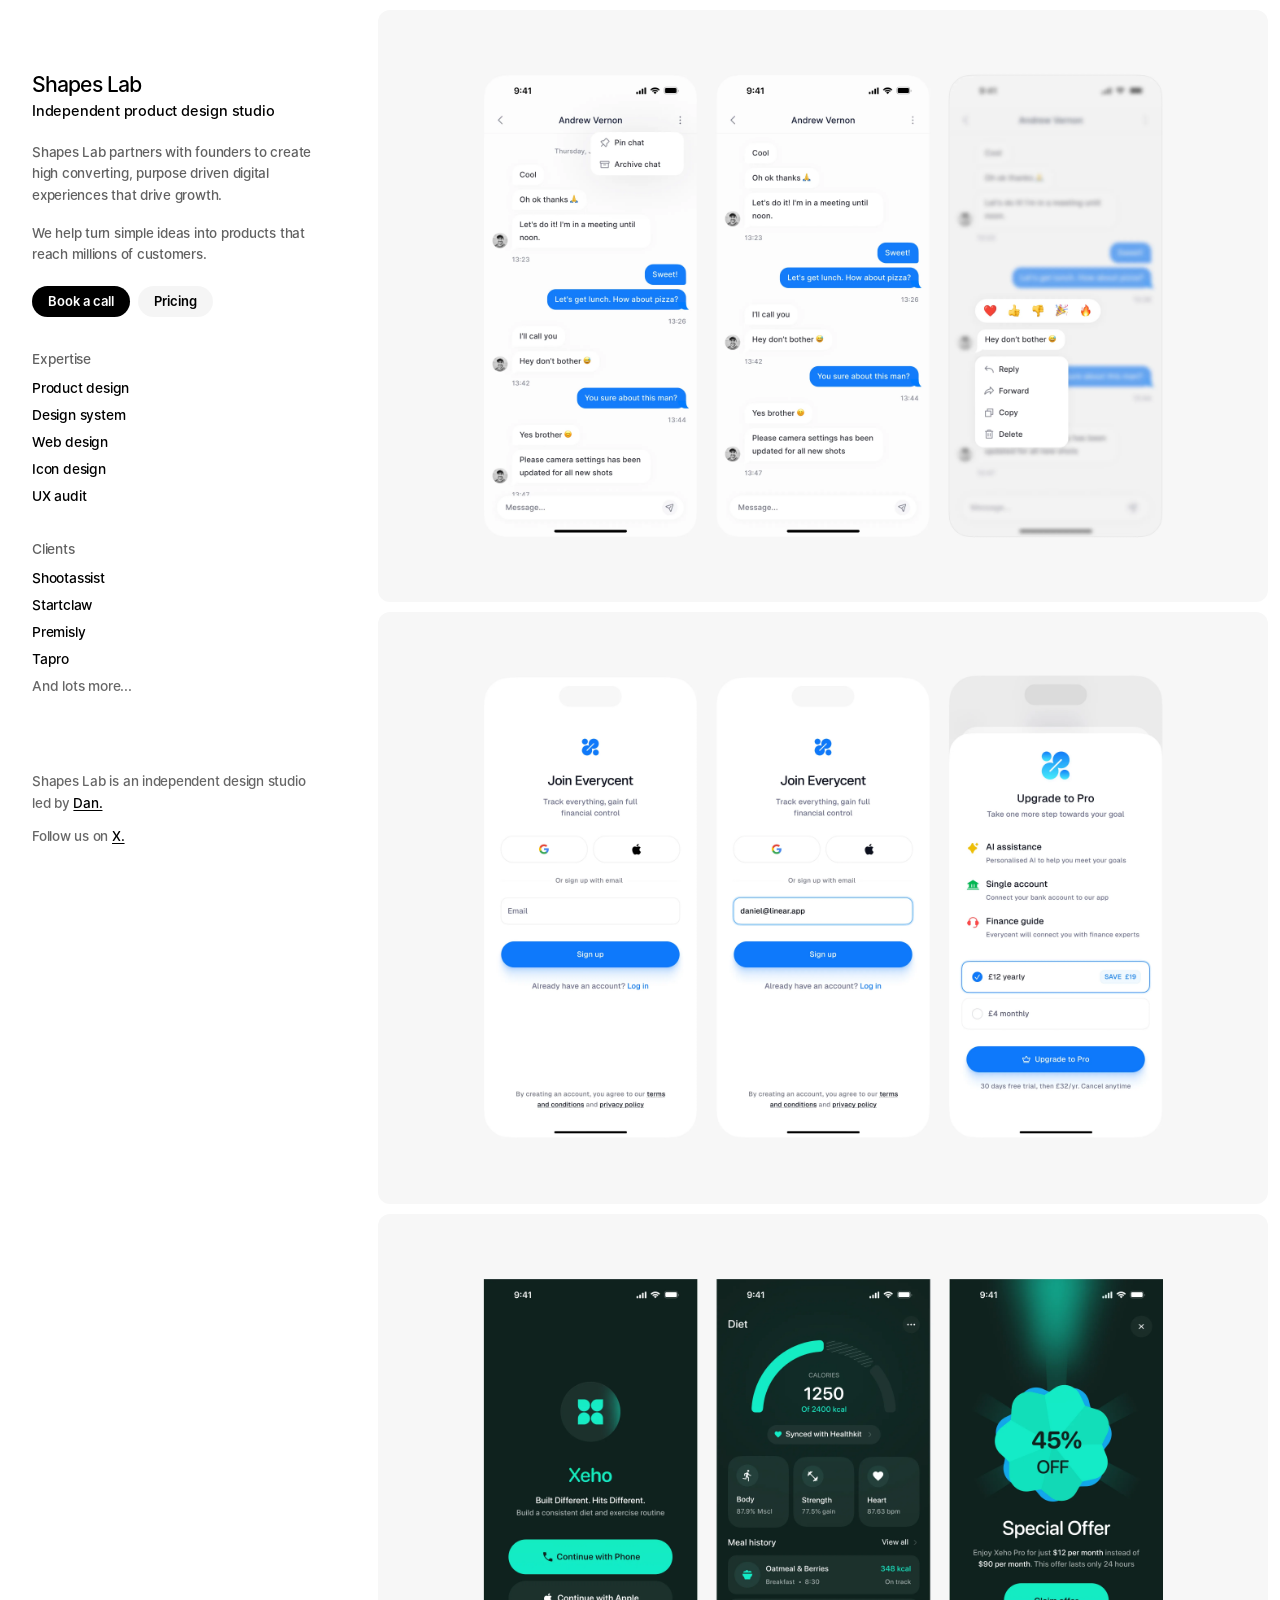
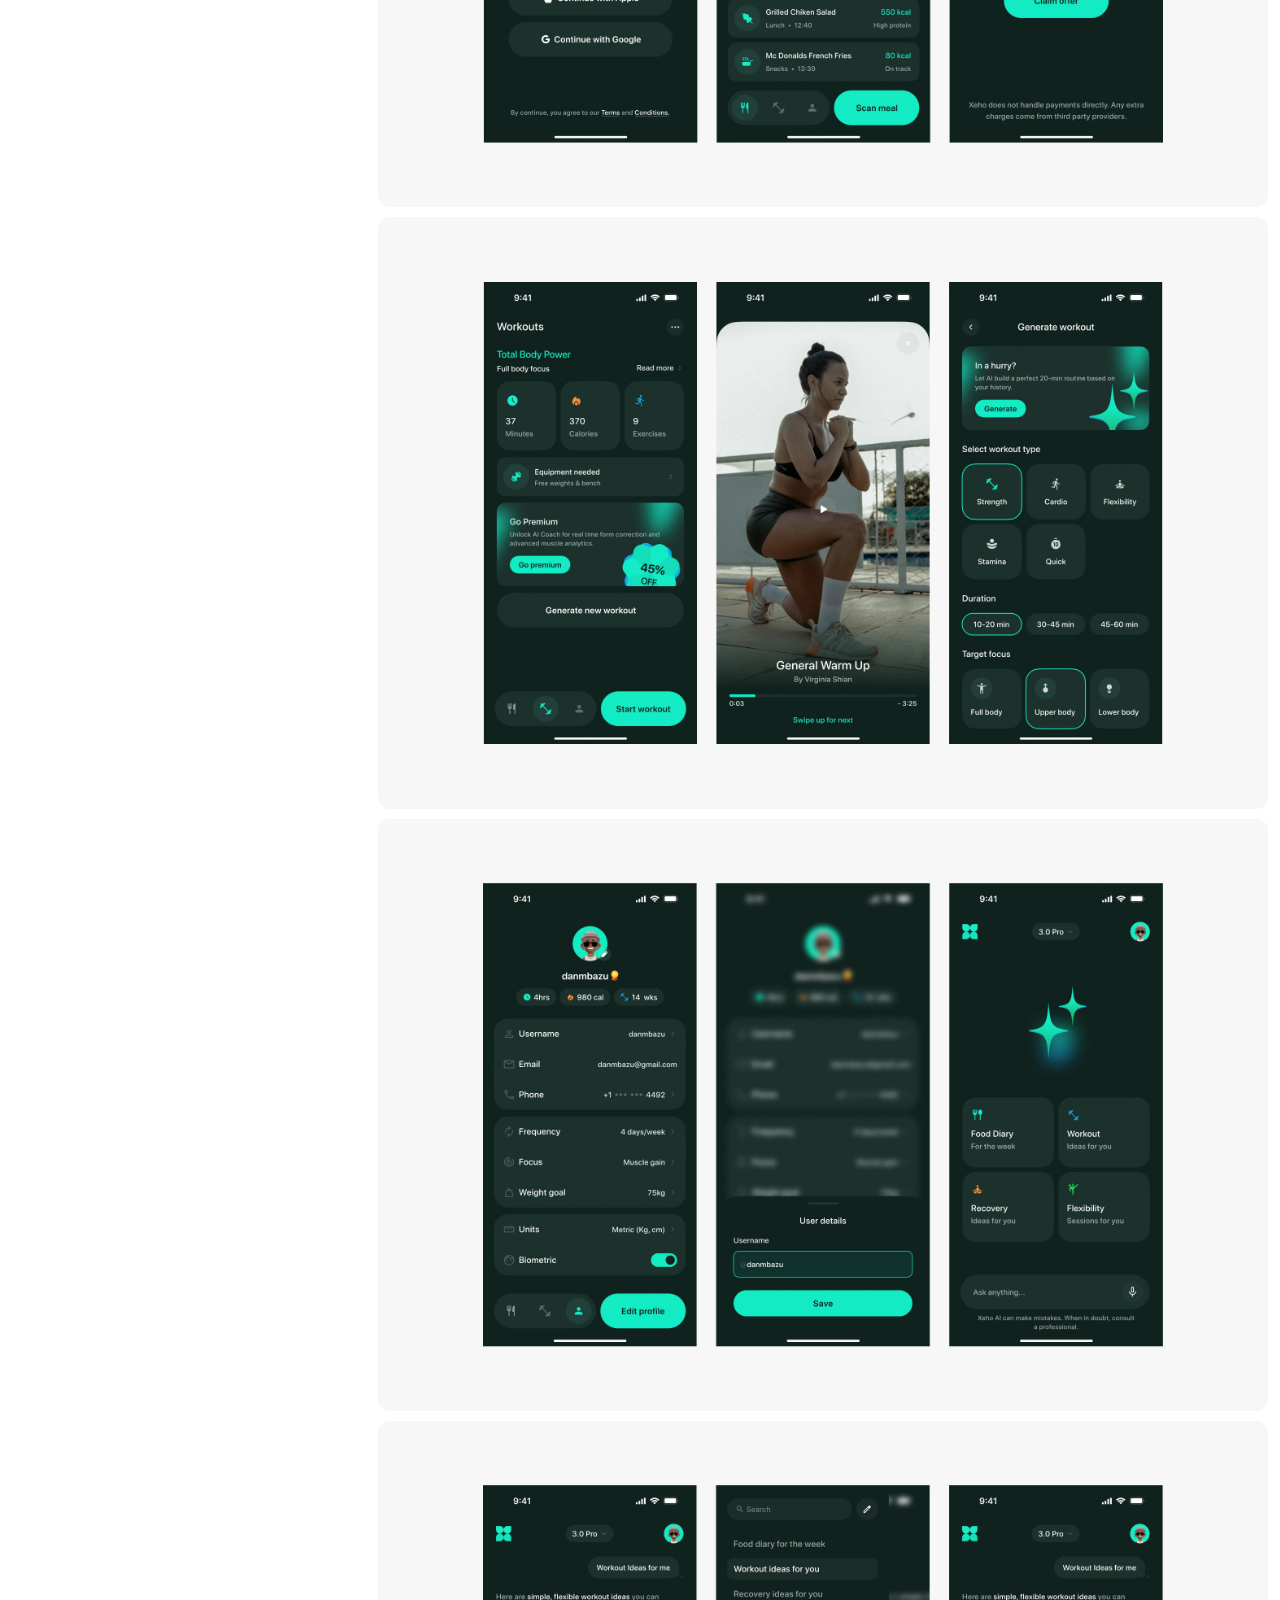
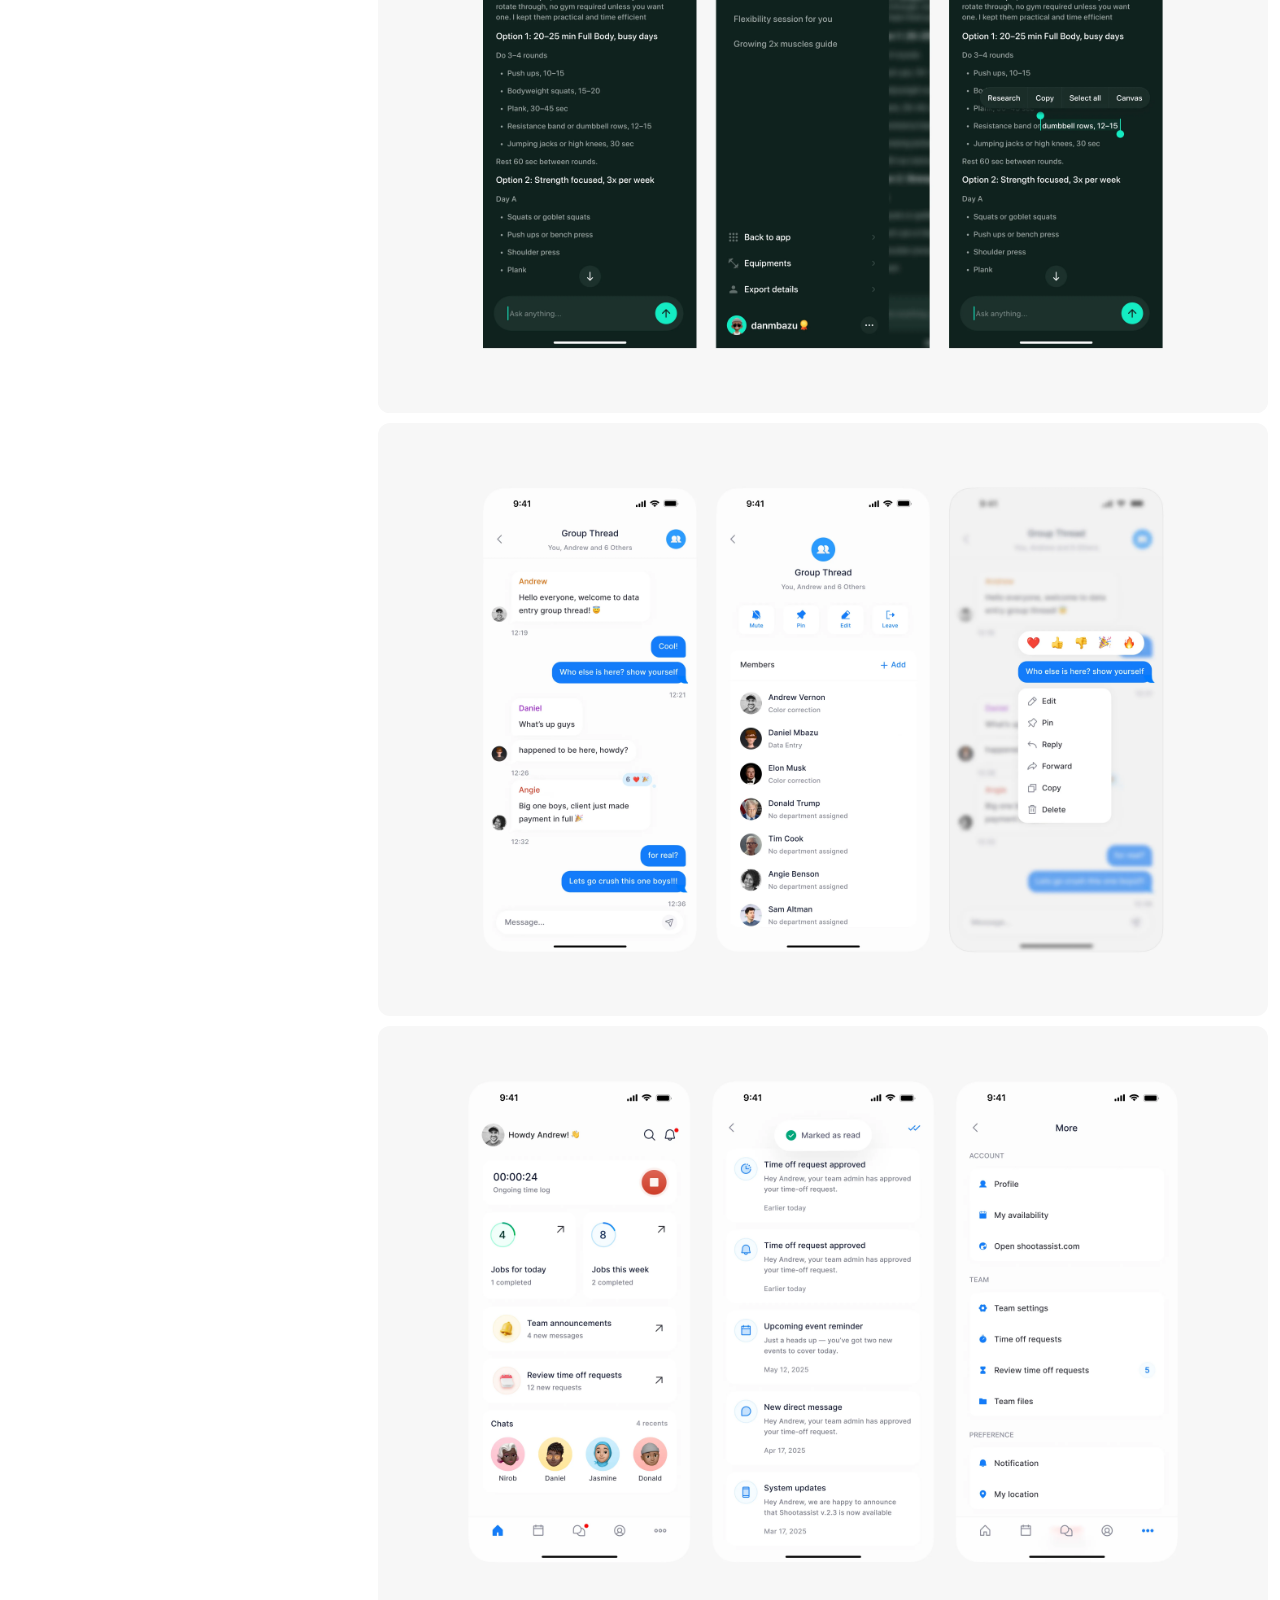
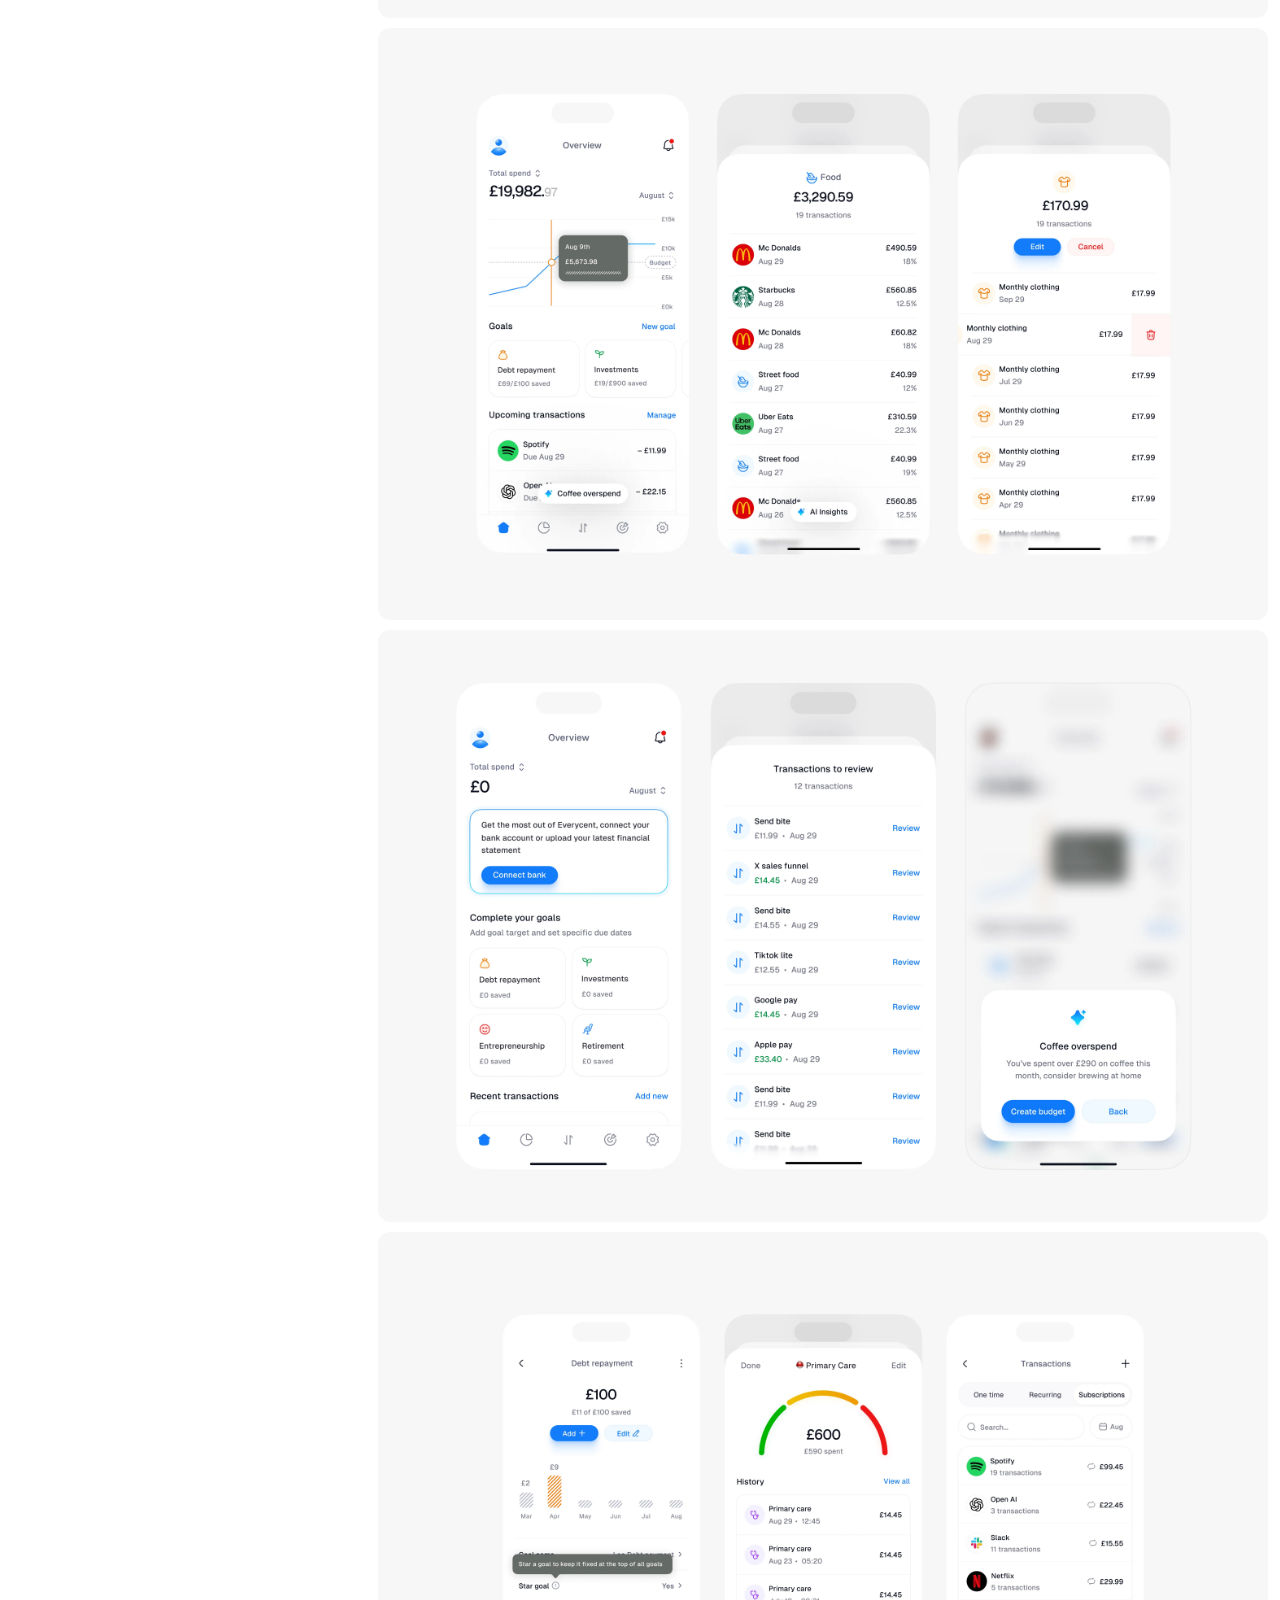
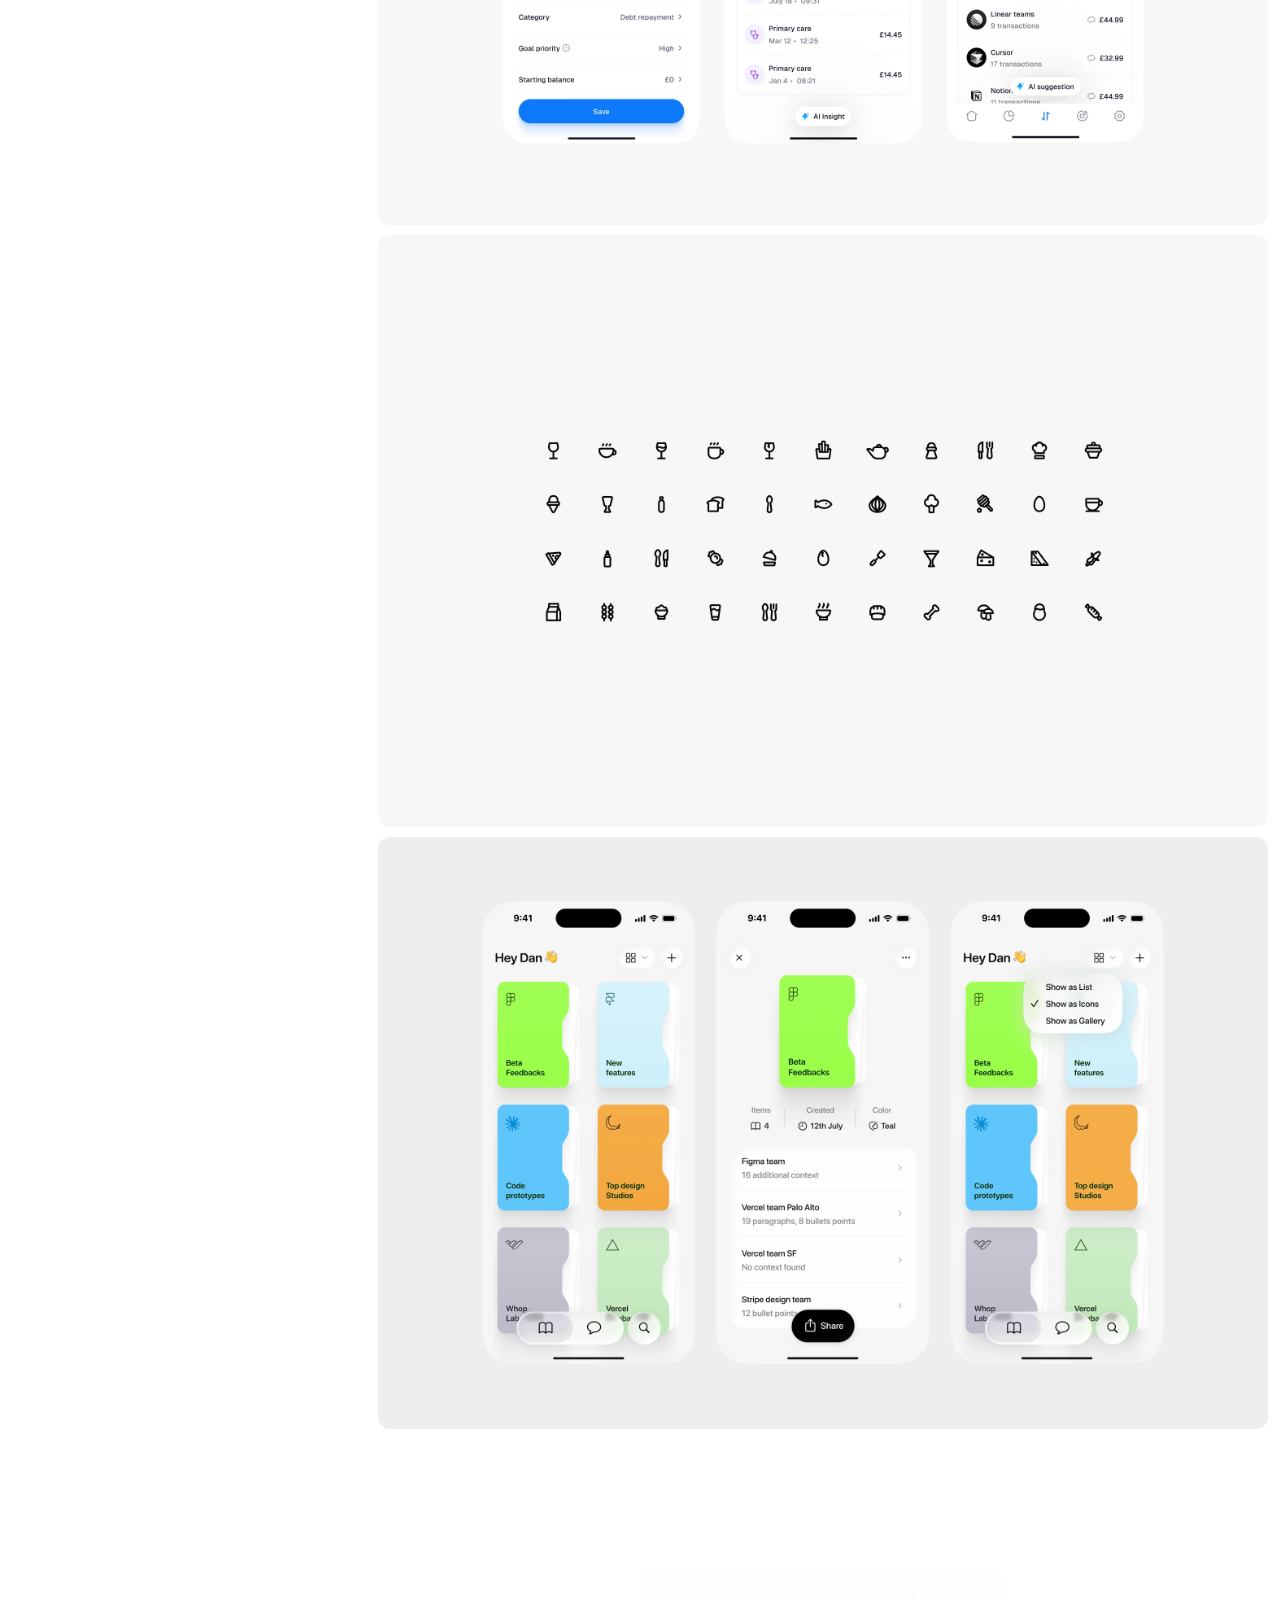
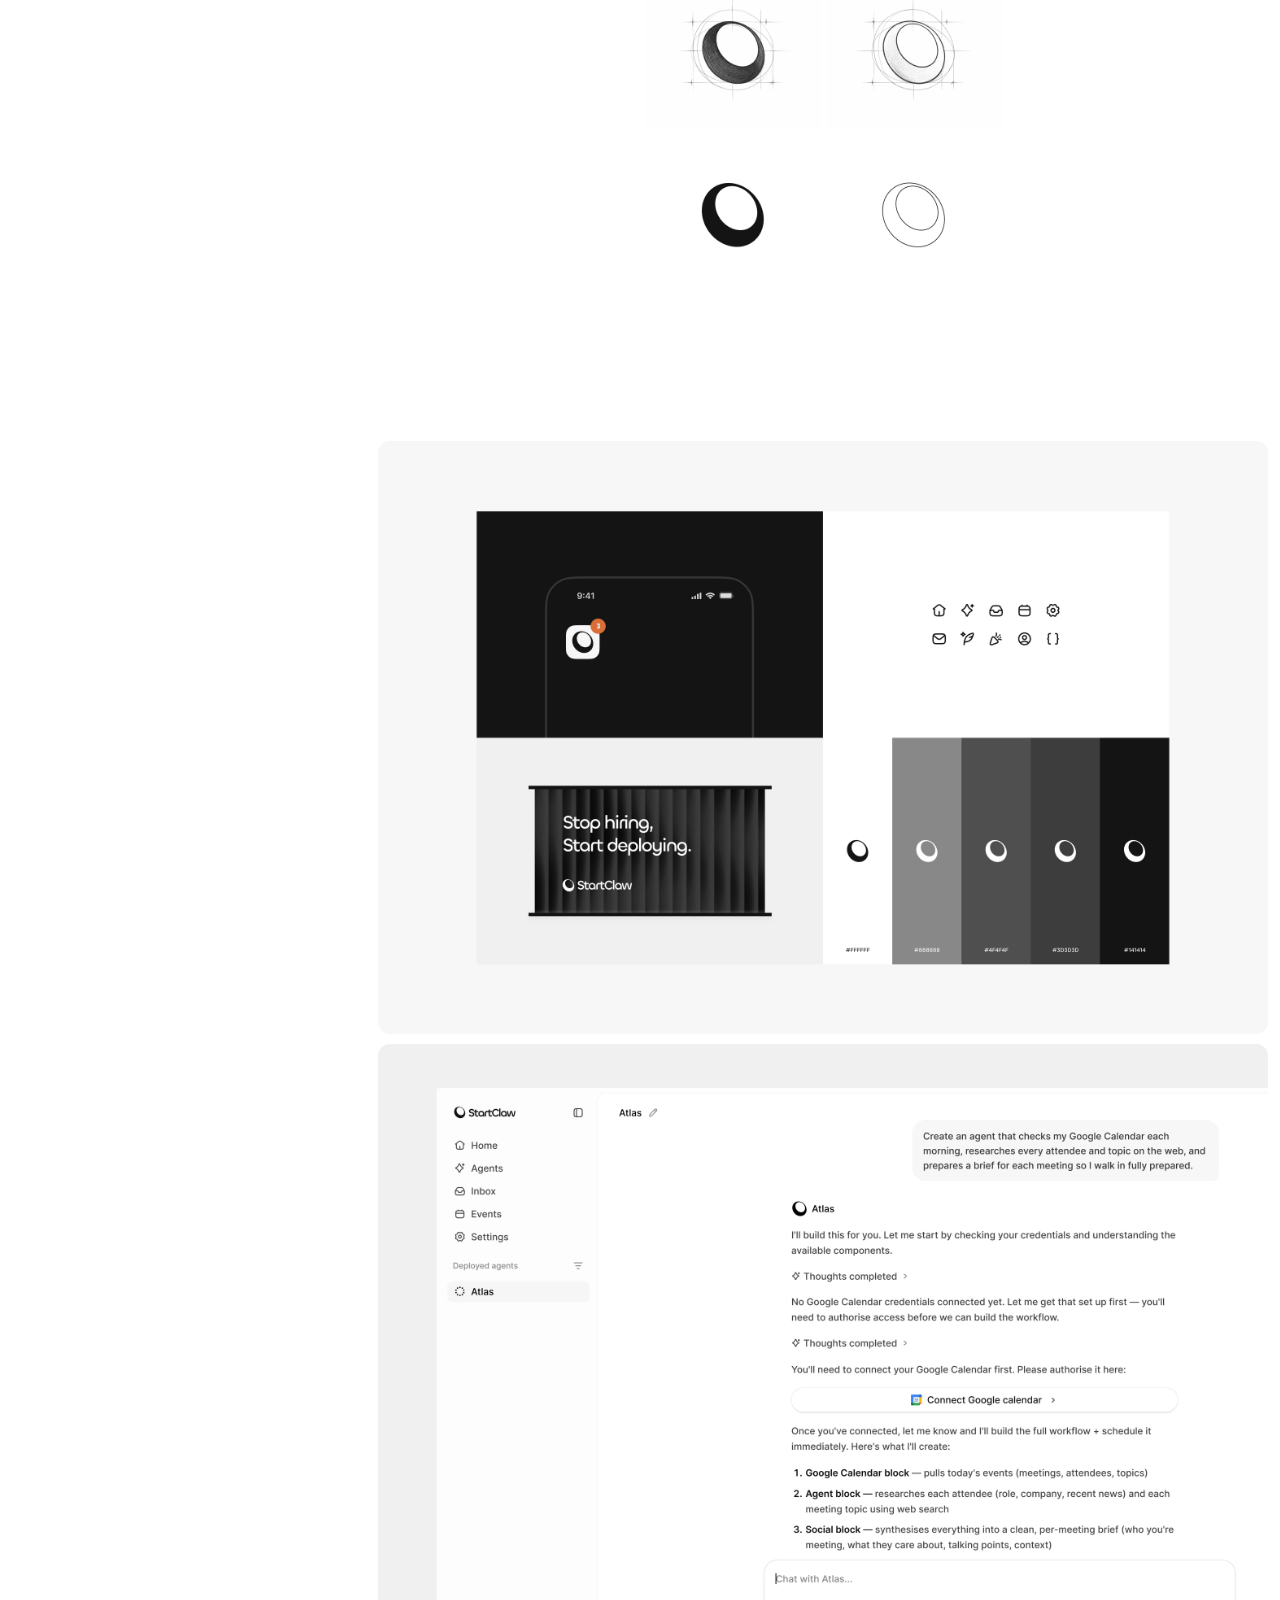
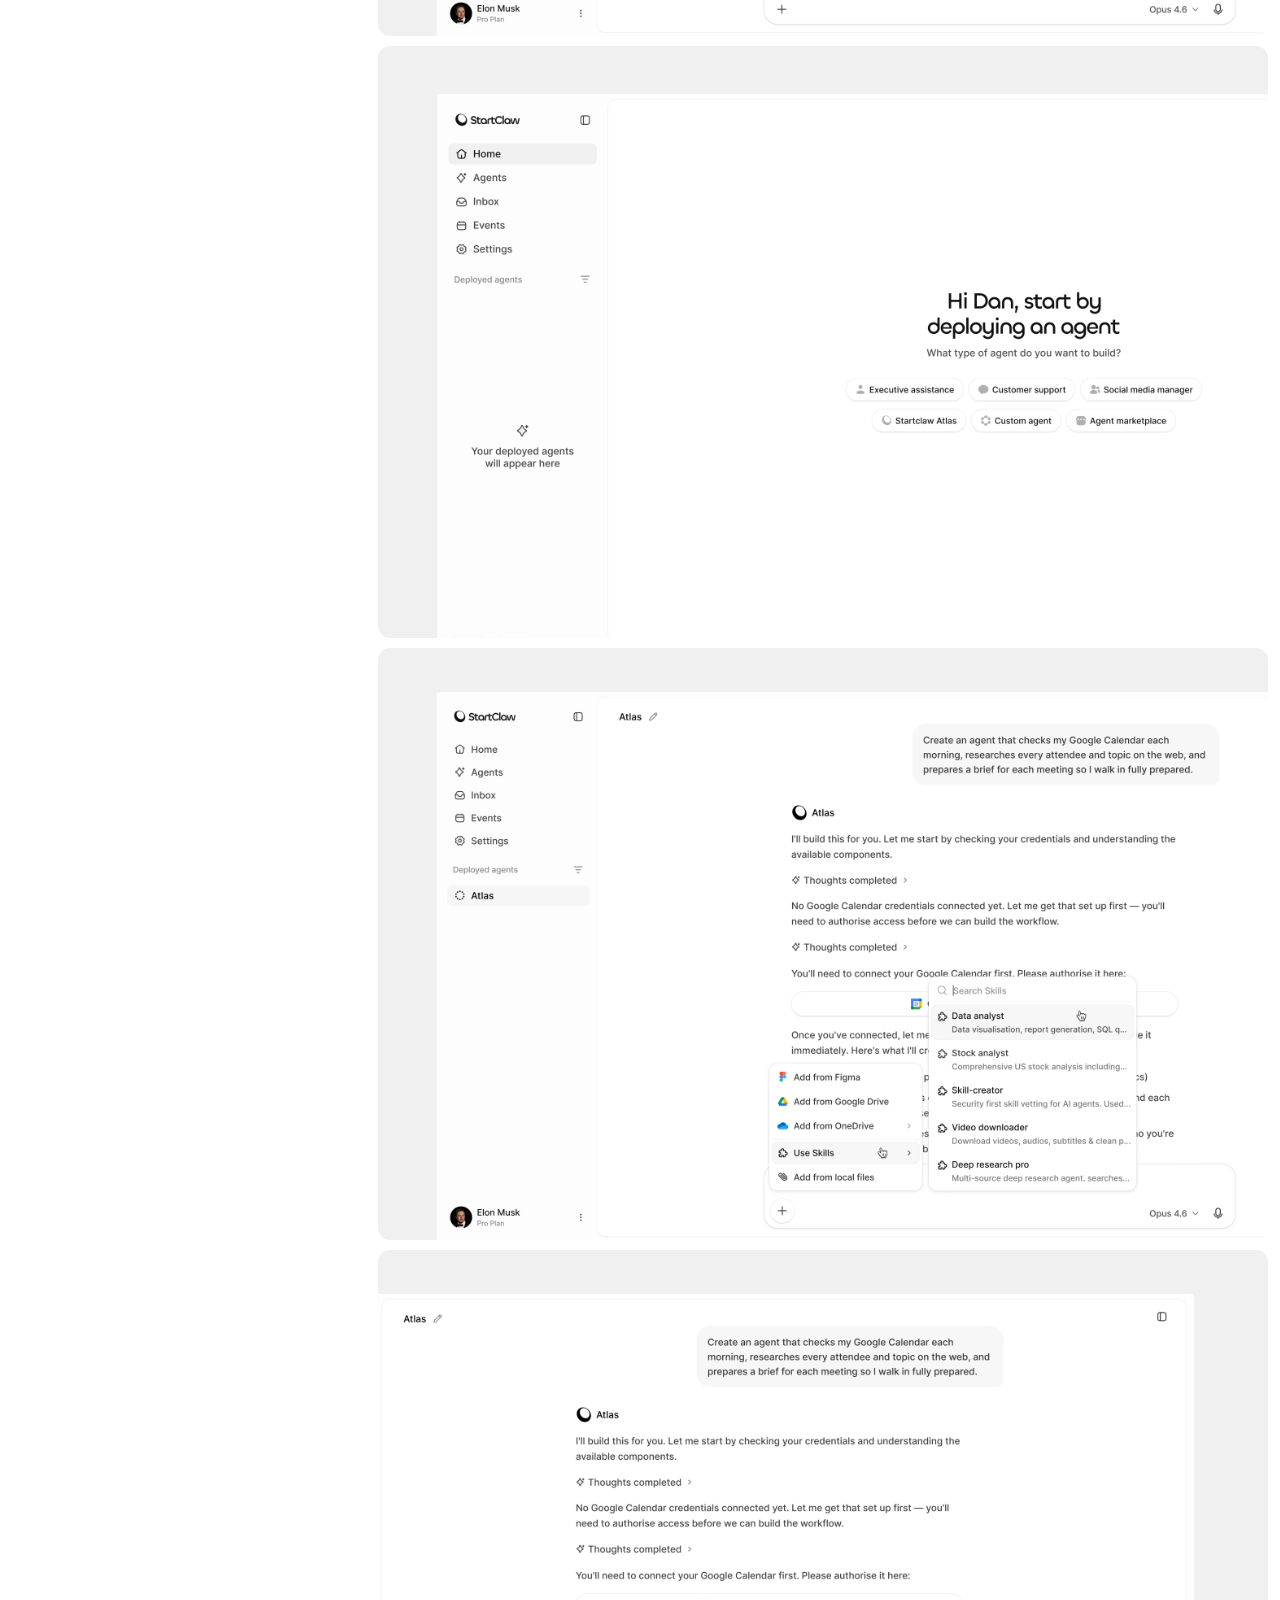
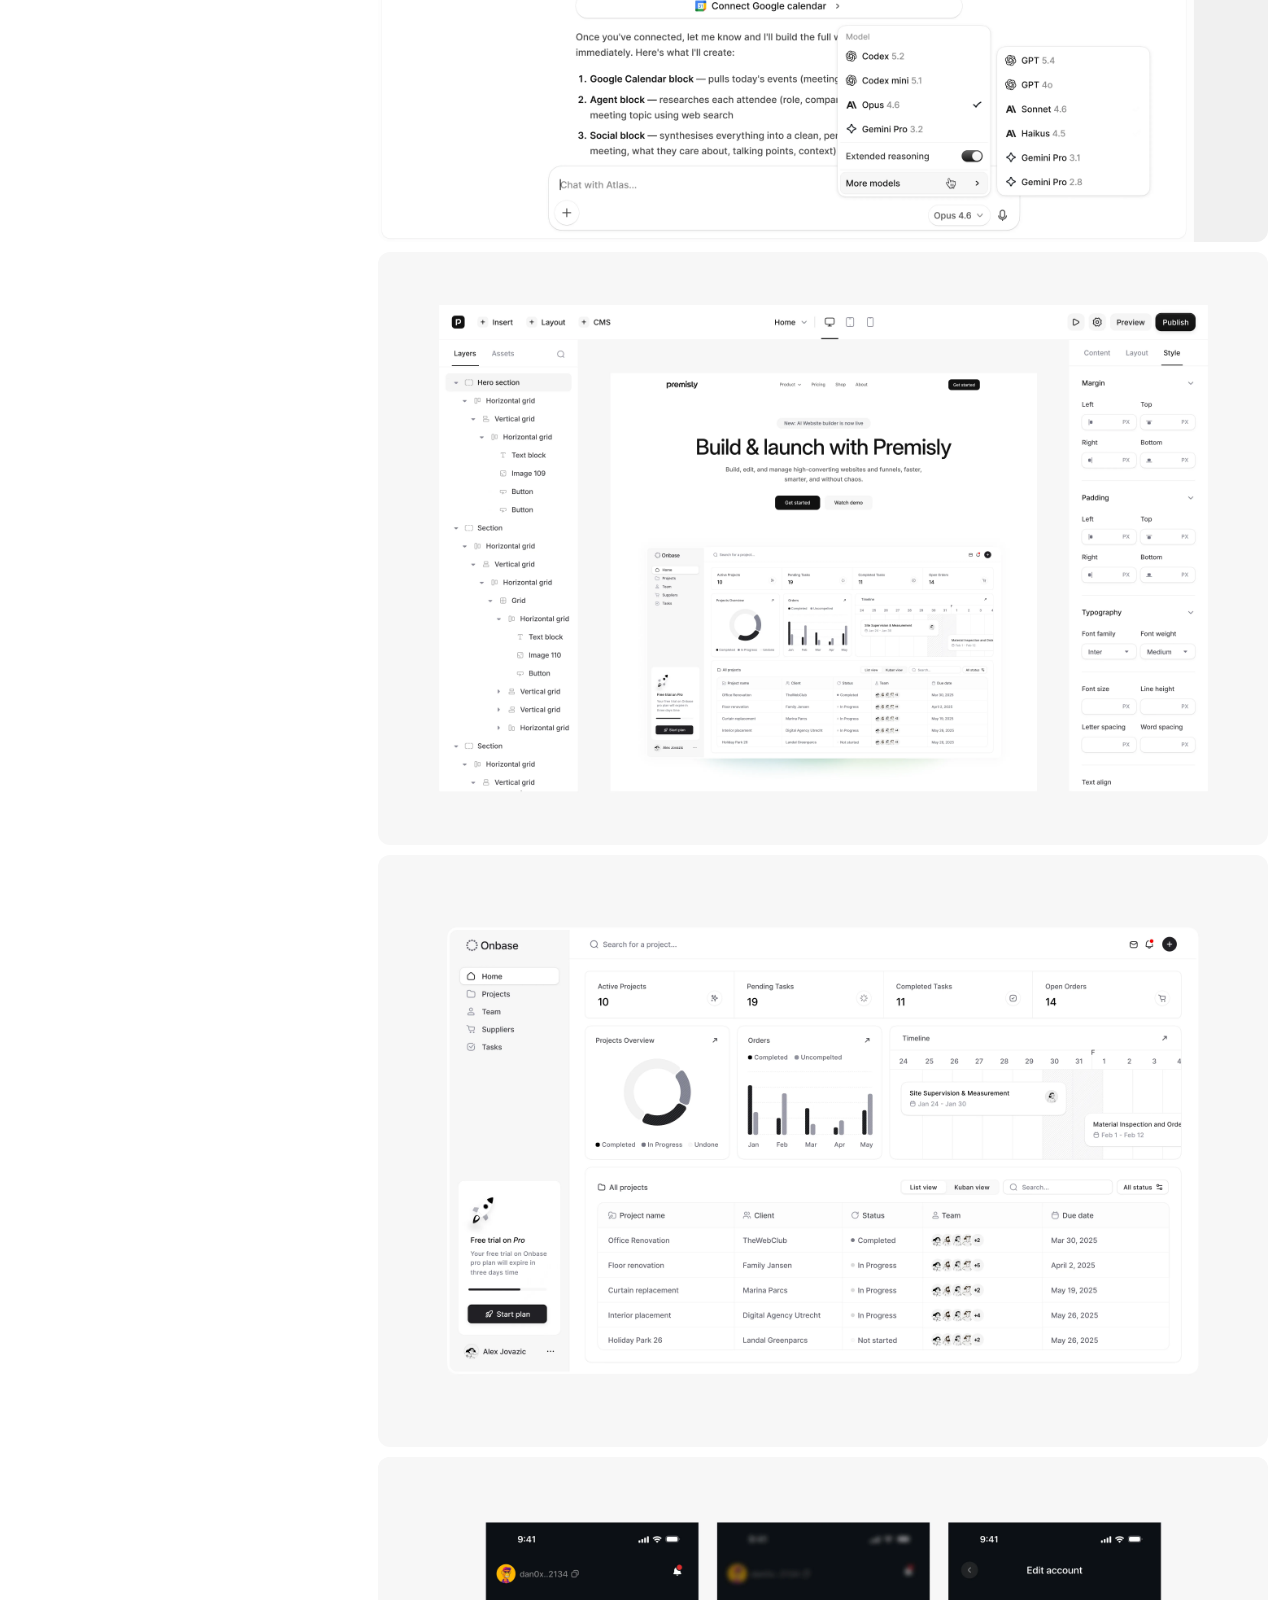
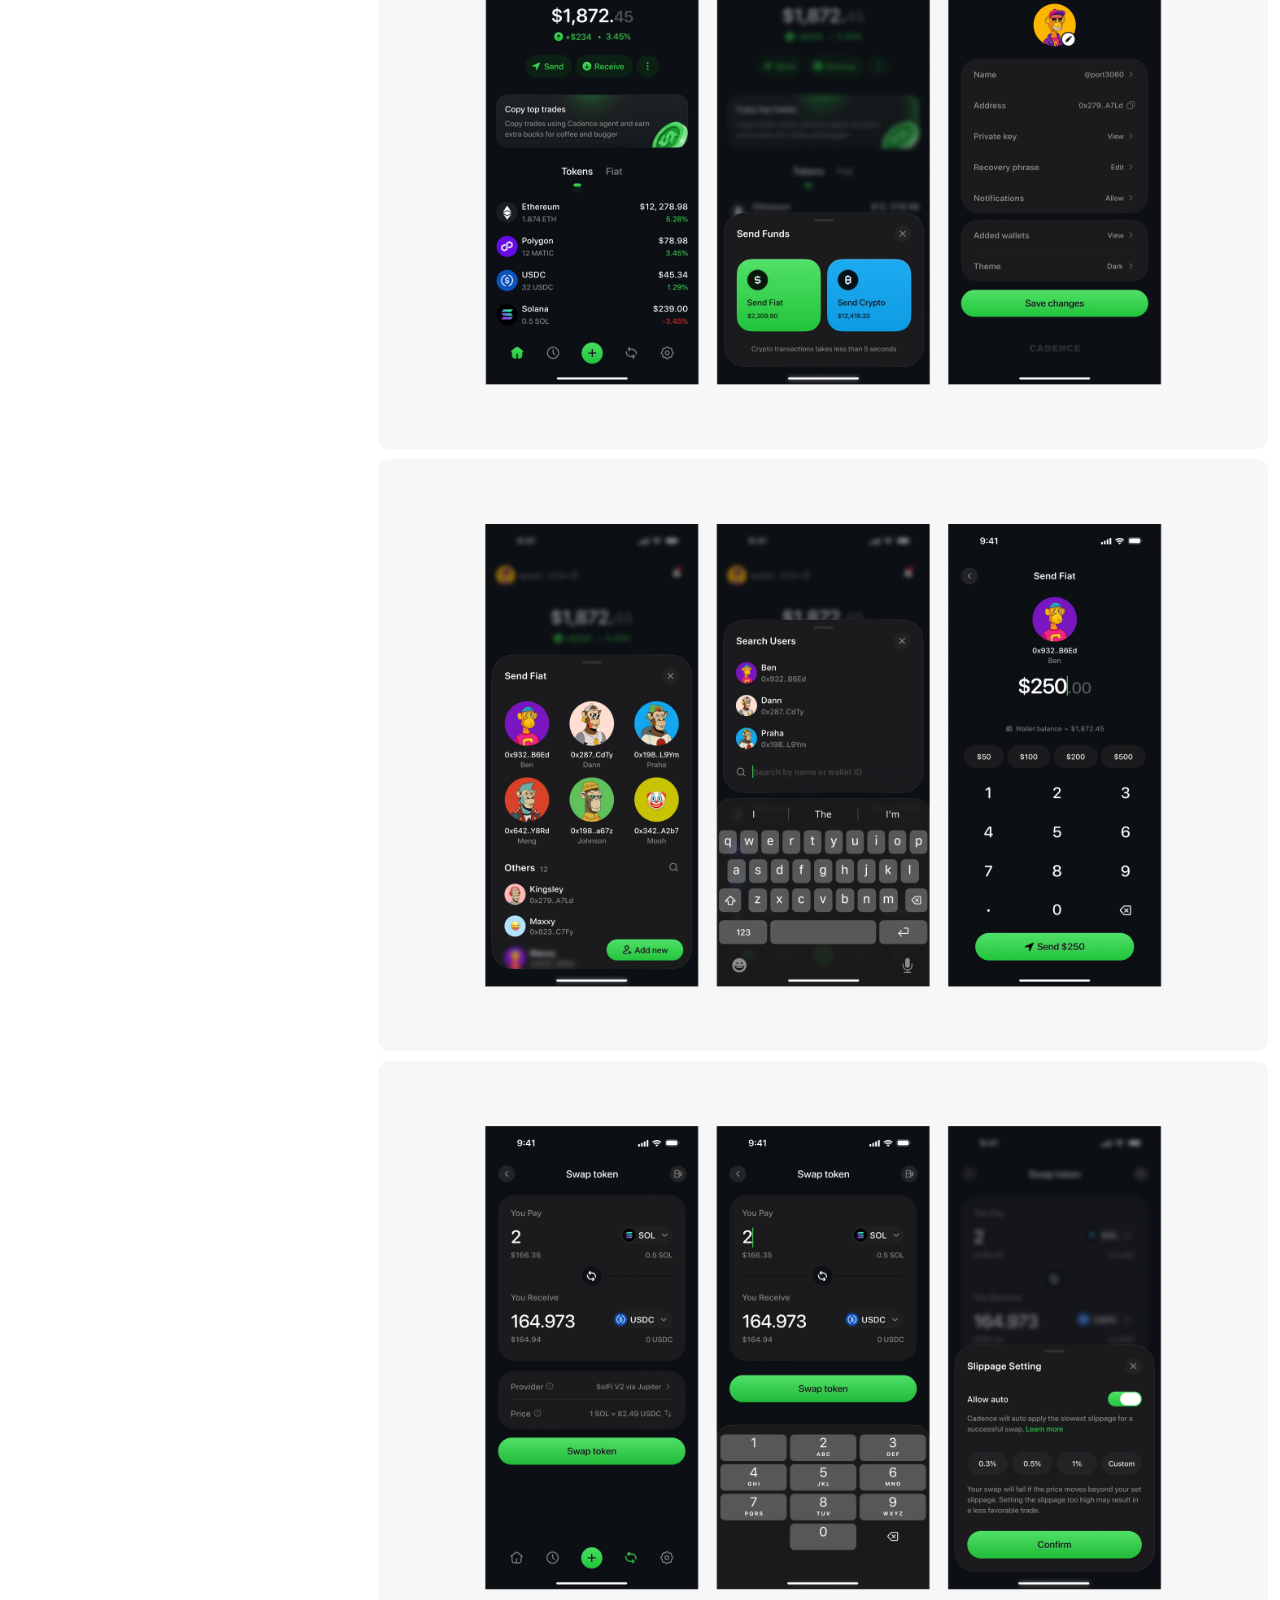
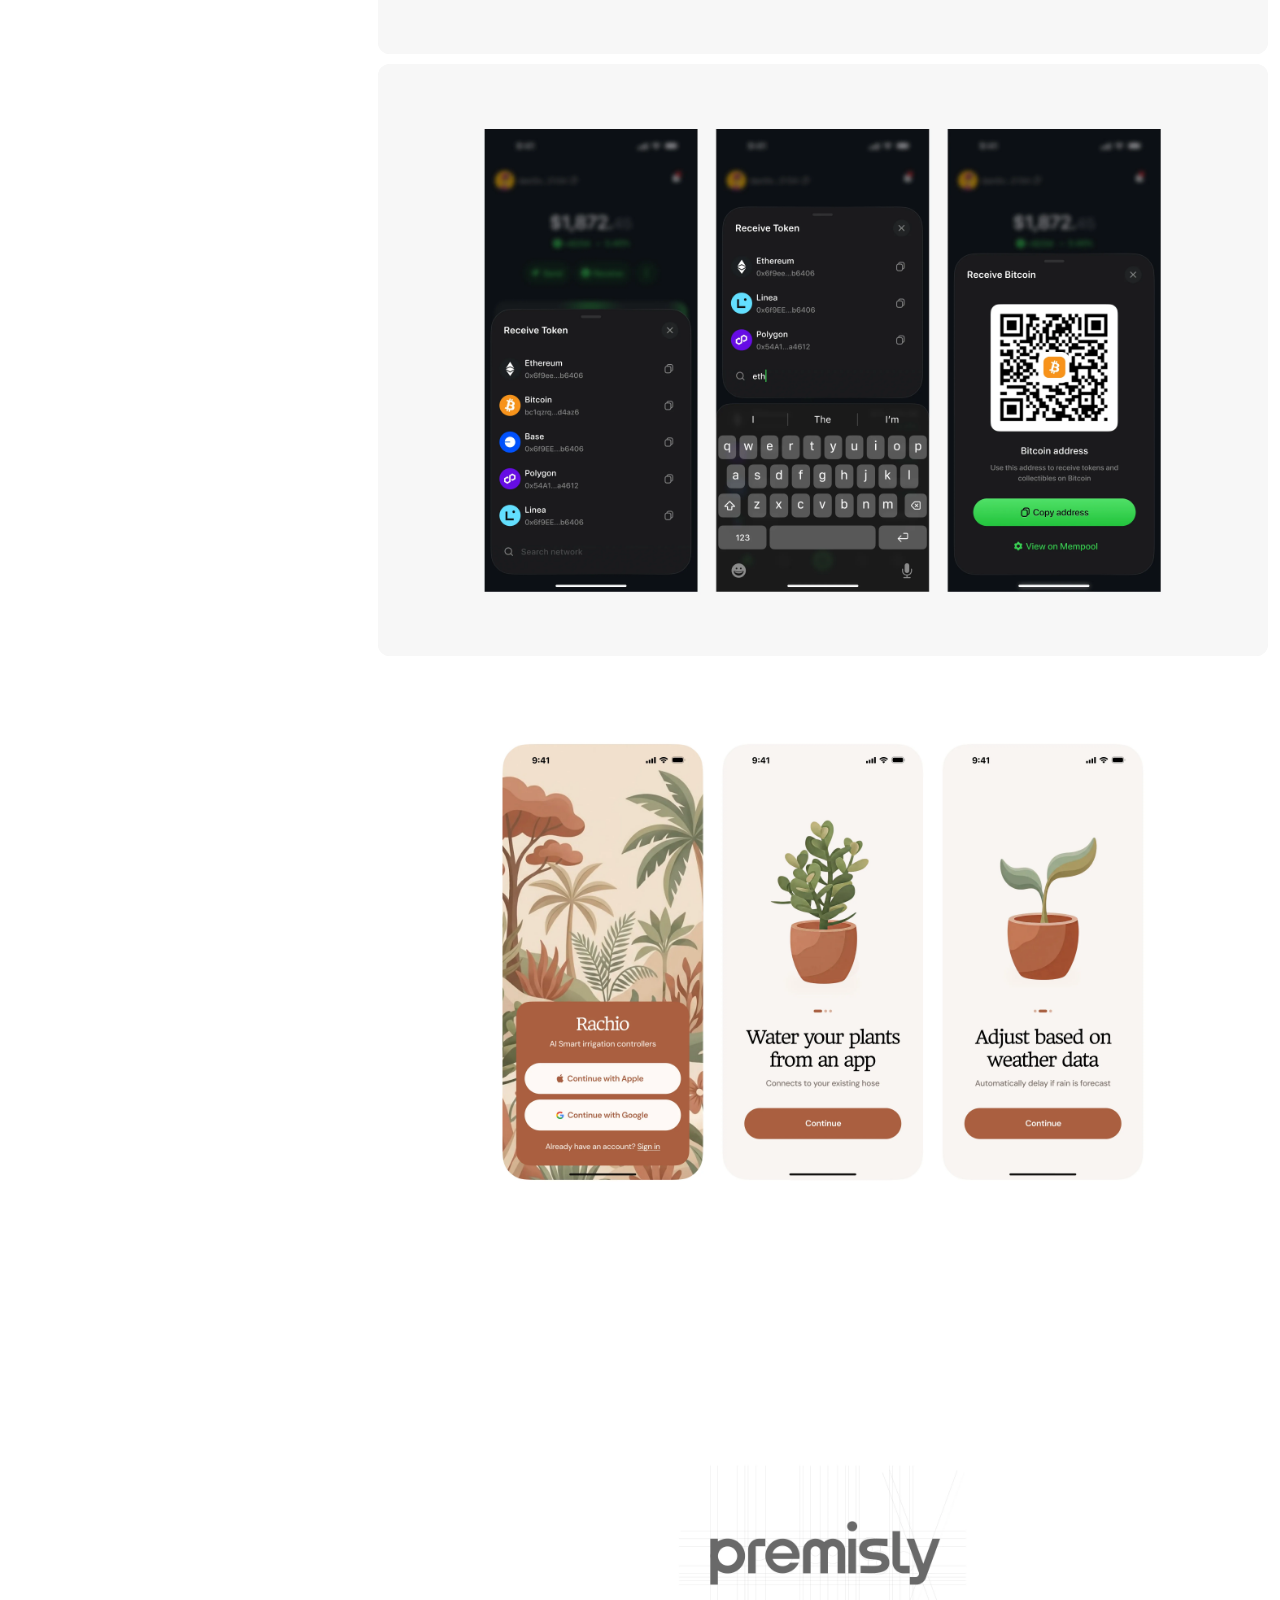
==== index.html @ 151e69ca "Update index.html" ====
<!DOCTYPE html>
<html lang="en">
<head>
  <meta charset="UTF-8">
  <meta name="viewport" content="width=device-width, initial-scale=1.0">
  <title>Shapes Lab — Independent Product Design Studio</title>
  <meta name="description" content="Shapes Lab partners with founders to create high converting, purpose driven digital experiences that drive growth.">

  <!-- Open Graph -->
  <meta property="og:title" content="Shapes Lab — Independent Product Design Studio">
  <meta property="og:description" content="Shapes Lab partners with founders to create high converting, purpose driven digital experiences that drive growth.">
  <meta property="og:image" content="https://shapeslab.design/images/og-image.png">
  <meta property="og:url" content="https://shapeslab.design">
  <meta property="og:type" content="website">

  <!-- Twitter/X Card -->
  <meta name="twitter:card" content="summary_large_image">
  <meta name="twitter:image" content="https://shapeslab.design/images/og-image.png">

  <link rel="icon" href="images/Favicon26.png" type="image/png">
  <link rel="stylesheet" href="styles.css">
  <link rel="stylesheet" href="animations.css">
  <script defer src="https://cdn.vercel-insights.com/v1/script.js"></script>
</head>
<body>
  <div class="page-wrapper">
    <aside class="sidebar">
      <div class="sidebar-content">
        <div class="hero">
          <h1 class="logo-text animate-1">Shapes Lab</h1>
          <h2 class="subtitle animate-2">Independent product design studio</h2>
          <p class="description animate-3">
            Shapes Lab partners with founders to create high converting, purpose driven digital experiences that drive growth.
          </p>
          <p class="description animate-4">
            We help turn simple ideas into products that reach millions of customers.
          </p>
          <div class="cta-buttons animate-5">
            <a href="https://cal.com/shapeslab/30min" class="btn btn-primary" target="_blank" rel="noopener">Book a call</a>
            <a href="pricing.html" class="btn btn-secondary">Pricing</a>
          </div>
        </div>

        <div class="section animate-6">
          <h3 class="section-label">Expertise</h3>
          <ul class="tag-list">
            <li>Product design</li>
            <li>Design system</li>
            <li>Web design</li>
            <li>Icon design</li>
            <li>UX audit</li>
          </ul>
        </div>

        <div class="section animate-7">
          <h3 class="section-label">Clients</h3>
          <ul class="tag-list">
            <li>Shootassist</li>
            <li>Startclaw</li>
            <li>Premisly</li>
            <li>Tapro</li>
            <li class="muted">And lots more...</li>
          </ul>
        </div>

        <footer class="footer animate-8">
          <p>Shapes Lab is an independent design studio led by <a href="https://www.mbazu.com/" target="_blank" rel="noopener">Dan.</a></p>
          <p>Follow us on <a href="https://x.com/shapesLabHQ" target="_blank" rel="noopener">X.</a></p>
        </footer>
      </div>
    </aside>

    <main class="portfolio animate-portfolio">
      <div class="portfolio-grid">
        <div class="portfolio-card"><img src="images/placeholder.webp" alt="Portfolio project 1" loading="eager" fetchpriority="high" decoding="async"></div>
        <div class="portfolio-card"><img src="images/image a.webp" alt="Portfolio project 2" loading="eager" fetchpriority="high" decoding="async"></div>
        <div class="portfolio-card"><img src="images/image b.webp" alt="Portfolio project 3" loading="eager" decoding="async"></div>
        <div class="portfolio-card"><img src="images/image c.webp" alt="Portfolio project 4" loading="eager" decoding="async"></div>
        <div class="portfolio-card"><img src="images/image d.webp" alt="Portfolio project 5" loading="lazy" decoding="async"></div>
        <div class="portfolio-card"><img src="images/image e.webp" alt="Portfolio project 6" loading="lazy" decoding="async"></div>
        <div class="portfolio-card"><img src="images/image f.webp" alt="Portfolio project 7" loading="lazy" decoding="async"></div>
        <div class="portfolio-card"><img src="images/image g.webp" alt="Portfolio project 8" loading="lazy" decoding="async"></div>
        <div class="portfolio-card"><img src="images/image h.webp" alt="Portfolio project 9" loading="lazy" decoding="async"></div>
        <div class="portfolio-card"><img src="images/image i.webp" alt="Portfolio project 10" loading="lazy" decoding="async"></div>
        <div class="portfolio-card"><img src="images/image j.webp" alt="Portfolio project 11" loading="lazy" decoding="async"></div>
        <div class="portfolio-card"><img src="images/image k.webp" alt="Portfolio project 12" loading="lazy" decoding="async"></div>
        <div class="portfolio-card"><img src="images/image l.webp" alt="Portfolio project 13" loading="lazy" decoding="async"></div>
        <div class="portfolio-card"><img src="images/image m.webp" alt="Portfolio project 14" loading="lazy" decoding="async"></div>
        <div class="portfolio-card"><img src="images/image n.webp" alt="Portfolio project 15" loading="lazy" decoding="async"></div>
        <div class="portfolio-card"><img src="images/image o.webp" alt="Portfolio project 16" loading="lazy" decoding="async"></div>
        <div class="portfolio-card"><img src="images/image p.webp" alt="Portfolio project 17" loading="lazy" decoding="async"></div>
        <div class="portfolio-card"><img src="images/image q.webp" alt="Portfolio project 18" loading="lazy" decoding="async"></div>
        <div class="portfolio-card"><img src="images/image r.webp" alt="Portfolio project 19" loading="lazy" decoding="async"></div>
        <div class="portfolio-card"><img src="images/image s.webp" alt="Portfolio project 20" loading="lazy" decoding="async"></div>
        <div class="portfolio-card"><img src="images/image t.webp" alt="Portfolio project 21" loading="lazy" decoding="async"></div>
        <div class="portfolio-card"><img src="images/image u.webp" alt="Portfolio project 22" loading="lazy" decoding="async"></div>
        <div class="portfolio-card"><img src="images/image v.webp" alt="Portfolio project 23" loading="lazy" decoding="async"></div>
        <div class="portfolio-card"><img src="images/image w.webp" alt="Portfolio project 24" loading="lazy" decoding="async"></div>
        <div class="portfolio-card"><img src="images/image x.webp" alt="Portfolio project 25" loading="lazy" decoding="async"></div>
        <div class="portfolio-card"><img src="images/image y.webp" alt="Portfolio project 26" loading="lazy" decoding="async"></div>
        <div class="portfolio-card"><img src="images/image z.webp" alt="Portfolio project 27" loading="lazy" decoding="async"></div>
        <div class="portfolio-card"><img src="images/image aa.webp" alt="Portfolio project 28" loading="lazy" decoding="async"></div>
        <div class="portfolio-card"><img src="images/image bb.webp" alt="Portfolio project 29" loading="lazy" decoding="async"></div>
        <div class="portfolio-card"><img src="images/image cc.webp" alt="Portfolio project 30" loading="lazy" decoding="async"></div>
        <div class="portfolio-card"><img src="images/image dd.webp" alt="Portfolio project 31" loading="lazy" decoding="async"></div>
        <div class="portfolio-card"><img src="images/image ee.webp" alt="Portfolio project 32" loading="lazy" decoding="async"></div>
      </div>
    </main>
  </div>
</body>
</html>
---- styles.css ----
/* ============================================================
   SHAPES LAB — STYLES
   Order: Font → Reset → Base → Homepage → Pricing → Responsive
   ============================================================ */


@font-face {
  font-family: 'Open Runde';
  src: url('fonts/open-runde-cufonfonts/OpenRunde-Regular-BF64ee9c627e5b6.otf') format('opentype');
  font-weight: 400;
  font-display: swap;
}
@font-face {
  font-family: 'Open Runde';
  src: url('fonts/open-runde-cufonfonts/OpenRunde-Medium-BF64ee9c62ad3ad.otf') format('opentype');
  font-weight: 500;
  font-display: swap;
}
@font-face {
  font-family: 'Open Runde';
  src: url('fonts/open-runde-cufonfonts/OpenRunde-Semibold-BF64ee9c629e0a5.otf') format('opentype');
  font-weight: 600;
  font-display: swap;
}
@font-face {
  font-family: 'Open Runde';
  src: url('fonts/open-runde-cufonfonts/OpenRunde-Bold-BF64ee9c62a2035.otf') format('opentype');
  font-weight: 700;
  font-display: swap;
}


/* ===== RESET =================================================== */

*,
*::before,
*::after {
  margin: 0;
  padding: 0;
  box-sizing: border-box;
}

html {
  scroll-behavior: smooth;
}


/* ===== BASE ==================================================== */

body {
  font-family: 'Open Runde', system-ui, -apple-system, sans-serif;
  font-weight: 500;
  color: #000;
  background: #fff;
  line-height: 1.5;
  -webkit-font-smoothing: antialiased;
  -moz-osx-font-smoothing: grayscale;
}

a {
  color: inherit;
  text-decoration: none;
}

ul {
  list-style: none;
}

img {
  display: block;
  max-width: 100%;
  height: auto;
}


/* ===== BUTTONS (shared across pages) ========================== */

.cta-buttons {
  display: flex;
  gap: 8px;
  margin-top: 20px;
}

.btn {
  display: inline-flex;
  align-items: center;
  justify-content: center;
  padding: 6px 16px;
  border-radius: 100px;
  font-size: 13px;
  font-weight: 600;
  font-family: inherit;
  cursor: pointer;
  transition: opacity 0.2s ease, transform 0.2s ease;
  text-decoration: none;
  border: none;
}

.btn:hover {
  transform: translateY(-1px);
}

.btn-primary {
  background: #000;
  color: #fff;
}

.btn-primary:hover {
  background: linear-gradient(180deg, #7d7d7d -15.50%, #000000 60%);
  box-shadow: 0px 2px 9px rgba(0, 0, 0, 0.3);
}

.btn-secondary {
  background: rgba(0, 0, 0, 0.04);
  color: #000;
}

.btn-secondary:hover {
  background: rgba(0, 0, 0, 0.06);
}


/* ============================================================
   HOMEPAGE
   ============================================================ */

/* Layout */
.page-wrapper {
  display: flex;
  min-height: 100vh;
}

/* Sidebar */
.sidebar {
  width: 370px;
  flex-shrink: 0;
}

.sidebar-content {
  position: sticky;
  top: 0;
  height: 100vh;
  overflow-y: auto;
  padding: 72px 32px 40px 32px;
  display: flex;
  flex-direction: column;
  scrollbar-width: none;
}

.sidebar-content::-webkit-scrollbar {
  display: none;
}

/* Logo */
.logo-text {
  font-size: 21.2px;
  font-weight: 500;
  line-height: 1.2;
  letter-spacing: -0.9px;
  margin-bottom: 4px;
}

.logo-text-link {
  font-size: 26px;
  font-weight: 600;
  line-height: 1.2;
  letter-spacing: -0.02em;
  text-decoration: none;
  color: #000;
}

/* Hero */
.hero {
  margin-bottom: 32px;
}

.subtitle {
  font-size: 14.5px;
  font-weight: 500;
  color: #000;
  line-height: 1.4;
  letter-spacing: -0.2px;
  margin-bottom: 20px;
}

.description {
  font-size: 13.5px;
  font-weight: 500;
  line-height: 1.6;
  color: rgba(0, 0, 0, 0.62);
  letter-spacing: -0.23px;
  max-width: 360px;
  margin-bottom: 16px;
}

/* Sections (Expertise / Clients) */
.section {
  margin-bottom: 28px;
}

.section-label {
  font-size: 13.8px;
  font-weight: 500;
  color: rgba(0, 0, 0, 0.62);
  letter-spacing: -0.23px;
  margin-bottom: 6px;
}

.tag-list li {
  font-size: 13.8px;
  font-weight: 500;
  letter-spacing: -0.2px;
  line-height: 1.85;
  margin-bottom: 1.5px;
}

.tag-list .muted {
  font-weight: 500;
  color: rgba(0, 0, 0, 0.6);
  letter-spacing: -0.2px;
}

/* Footer */
.footer {
  margin-top: auto;
  padding-top: 32px;
}

.footer p {
  font-size: 13.5px;
  color: rgba(0, 0, 0, 0.6);
  letter-spacing: -0.23px;
  max-width: 290px;
  line-height: 1.6;
  margin-bottom: 12px;
}

.footer a {
  color: #000;
  text-decoration: underline;
  text-underline-offset: 2px;
}

.footer a:hover {
  color: rgba(0, 0, 0, 0.6);
}

/* Portfolio grid */
.portfolio {
  flex: 1;
  padding: 10px 12px 20px 8px;
}

.portfolio-grid {
  display: flex;
  flex-direction: column;
  gap: 10px;
}

.portfolio-card {
  background: #f3f3f3;
  border-radius: 12px;
  overflow: hidden;
}

.portfolio-card img {
  width: 100%;
  height: auto;
  display: block;
}


/* ============================================================
   PRICING PAGE
   ============================================================ */

/* Layout */
.pricing-page {
  max-width: 700px;
  margin: 0 auto;
  padding: 56px 24px 48px;
}

/* Price hero */
.pricing-hero {
  margin-bottom: 28px;
}

.price {
  font-size: 26px;
  font-weight: 500;
  letter-spacing: -2.1px;
  line-height: 1.1;
  margin-top: 64px;
}

.price-period {
  font-size: 16px;
  font-weight: 500;
  letter-spacing: -0.9px;
  color: rgba(0, 0, 0, 0.6);
}

.slots {
  font-size: 14.7px;
  color: #555;
  margin-top: 8px;
}

/* Features */
.pricing-features {
  margin-bottom: 20px;
}

/* Feature list — flex row with SVG icon slot (::before replaced by .check-icon) */
.feature-list li {
  display: flex;
  align-items: center;
  gap: 10px;
  font-size: 14.5px;
  line-height: 2;
  letter-spacing: -0.2px;
  color: rgba(0, 0, 0, 0.7);
  padding-bottom: 4px;
}

.feature-list li::before {
  display: none;
}

.check-icon {
  flex-shrink: 0;
  display: flex;
  align-items: center;
}

/* CTAs */
.pricing-ctas {
  margin-bottom: 48px;
}

/* Testimonials */
.testimonials {
  display: flex;
  flex-direction: row;
  gap: 14px;
  margin-bottom: 56px;
}

.testimonial {
  width: 318px;
  flex-shrink: 0;
  background: rgba(0, 0, 0, 0.02);
  border-radius: 16px;
  padding: 20px;
}

.testimonial blockquote {
  font-size: 14.1px;
  letter-spacing: -0.22px;
  line-height: 1.56;
  color: #333;
  margin-bottom: 10px;
}

/* Testimonial author — avatar + name/role */
.testimonial-author {
  display: flex;
  align-items: center;
  gap: 10px;
  margin-top: 16px;
}

.avatar {
  width: 42px;
  height: 42px;
  border-radius: 50%;
  object-fit: cover;
  flex-shrink: 0;
}

.author-info {
  display: flex;
  flex-direction: column;
  gap: 1px;
}

.author-name {
  font-size: 14px;
  font-weight: 500;
  color: rgba(0, 0, 0, 0.85);
}

.author-role {
  font-size: 12.5px;
  color: rgba(0, 0, 0, 0.5);
}

/* FAQ */
.faq {
  display: flex;
  flex-direction: column;
  gap: 6px;
  margin-bottom: 48px;
}

.faq-title {
  font-size: 18px;
  font-weight: 500;
  letter-spacing: -0.7px;
  margin-bottom: 12px;
}

.faq-item {
  background: rgba(0, 0, 0, 0.02);
  border-radius: 12px;
  padding: 0 20px;
}

.faq-question {
  width: 100%;
  display: flex;
  align-items: center;
  justify-content: space-between;
  padding: 18px 0;
  background: none;
  border: none;
  font-family: inherit;
  font-size: 14.6px;
  font-weight: 500;
  color: #000;
  cursor: pointer;
  text-align: left;
  letter-spacing: -0.2px;
}

.faq-question:hover {
  color: #000;
}

.faq-item:hover {
  background: rgba(0, 0, 0, 0.03);
}

.faq-icon {
  flex-shrink: 0;
  transition: transform 0.25s ease;
}

.faq-item.open .faq-icon {
  transform: rotate(180deg);
}

.faq-answer {
  max-height: 0;
  overflow: hidden;
  transition: max-height 0.3s ease;
}

.faq-item.open .faq-answer {
  max-height: 200px;
}

.faq-answer p {
  padding-bottom: 16px;
  font-size: 14px;
  line-height: 1.6;
  letter-spacing: -0.23px;
  color: #555;
}

/* Pricing footer */
.pricing-footer {
  display: flex;
  justify-content: space-between;
  align-items: center;
  padding-top: 16px;
}

.pricing-footer p {
  font-size: 13.5px;
  color: #999;
}


/* ============================================================
   RESPONSIVE
   ============================================================ */

/* Tablet */
@media (max-width: 1024px) {
  .sidebar {
    width: 38%;
    min-width: 300px;
  }

  .sidebar-content {
    padding: 48px 32px 32px 48px;
  }
}

/* Mobile */
@media (max-width: 768px) {
  .page-wrapper {
    flex-direction: column;
  }

  .sidebar {
    width: 100%;
  }

  .sidebar-content {
    position: relative;
    height: auto;
    overflow: visible;
    padding: 40px 24px 32px;
  }

  .logo-text {
    font-size: 24px;
  }

  .portfolio {
    padding: 0 12px 24px;
  }

  .portfolio-grid {
    gap: 12px;
  }

  .portfolio-card {
    border-radius: 12px;
  }

  .pricing-page {
    padding: 40px 20px 40px;
  }
}

/* Testimonials stack below 500px */
@media (max-width: 500px) {
  .testimonials {
    flex-direction: column;
  }

  .testimonial {
    width: 100%;
  }
}

/* Small mobile */
@media (max-width: 480px) {
  .sidebar-content {
    padding: 64px 24px 32px 24px;
  }

  .logo-text {
    font-size: 19px;
    letter-spacing: -0.9px;
  }

  .portfolio-grid {
    gap: 7px;
  }

  .btn {
    height: 36px;
  }
}

/* Pricing — mobile adjustments */
@media (max-width: 768px) {
  .faq {
    gap: 4px;
  }

  .price {
    font-size: 25px;
    margin-top: 40px;
  }

  .price-period {
    font-size: 16px;
  }
  .testimonials {
    display: flex;
    flex-direction: column;
    gap: 8px;
    margin-bottom: 32px;
    width: 100%;
  }

  .testimonial {
    width: 100%;
  }
  .pricing-footer {
    display: flex;
    flex-direction: column;
    justify-content: space-between;
    align-items: center;
    padding-top: 16px;
  }


}
---- animations.css ----
/* ============================================================
   SHAPES LAB — ANIMATIONS
   Entrance: fadeUp — opacity + translateY on page load.
   Apply .animate-N classes to stagger elements in sequence.
   Adjust duration (0.55s) or step gap (0.08s) to taste.
   ============================================================ */


/* ===== KEYFRAME ============================================== */

@keyframes fadeUp {
  from {
    opacity: 0;
    transform: translateY(18px);
  }
  to {
    opacity: 1;
    transform: translateY(0);
  }
}


/* ===== BASE RULE ============================================= */

[class*="animate-"] {
  opacity: 0;
  animation: fadeUp 0.55s cubic-bezier(0.22, 1, 0.36, 1) forwards;
}


/* ===== STAGGER DELAYS (step = 0.08s) ======================== */

.animate-1  { animation-delay: 0.00s; }
.animate-2  { animation-delay: 0.08s; }
.animate-3  { animation-delay: 0.16s; }
.animate-4  { animation-delay: 0.24s; }
.animate-5  { animation-delay: 0.32s; }
.animate-6  { animation-delay: 0.40s; }
.animate-7  { animation-delay: 0.48s; }
.animate-8  { animation-delay: 0.56s; }
.animate-9  { animation-delay: 0.64s; }
.animate-10 { animation-delay: 0.72s; }
.animate-11 { animation-delay: 0.80s; }
.animate-12 { animation-delay: 0.88s; }
.animate-13 { animation-delay: 0.96s; }
.animate-14 { animation-delay: 1.04s; }
.animate-15 { animation-delay: 1.12s; }
.animate-16 { animation-delay: 1.20s; }
.animate-17 { animation-delay: 1.28s; }

/* Portfolio grid — waits for sidebar animations to finish (~1.1s) */
.animate-portfolio { animation-delay: 1.0s; }
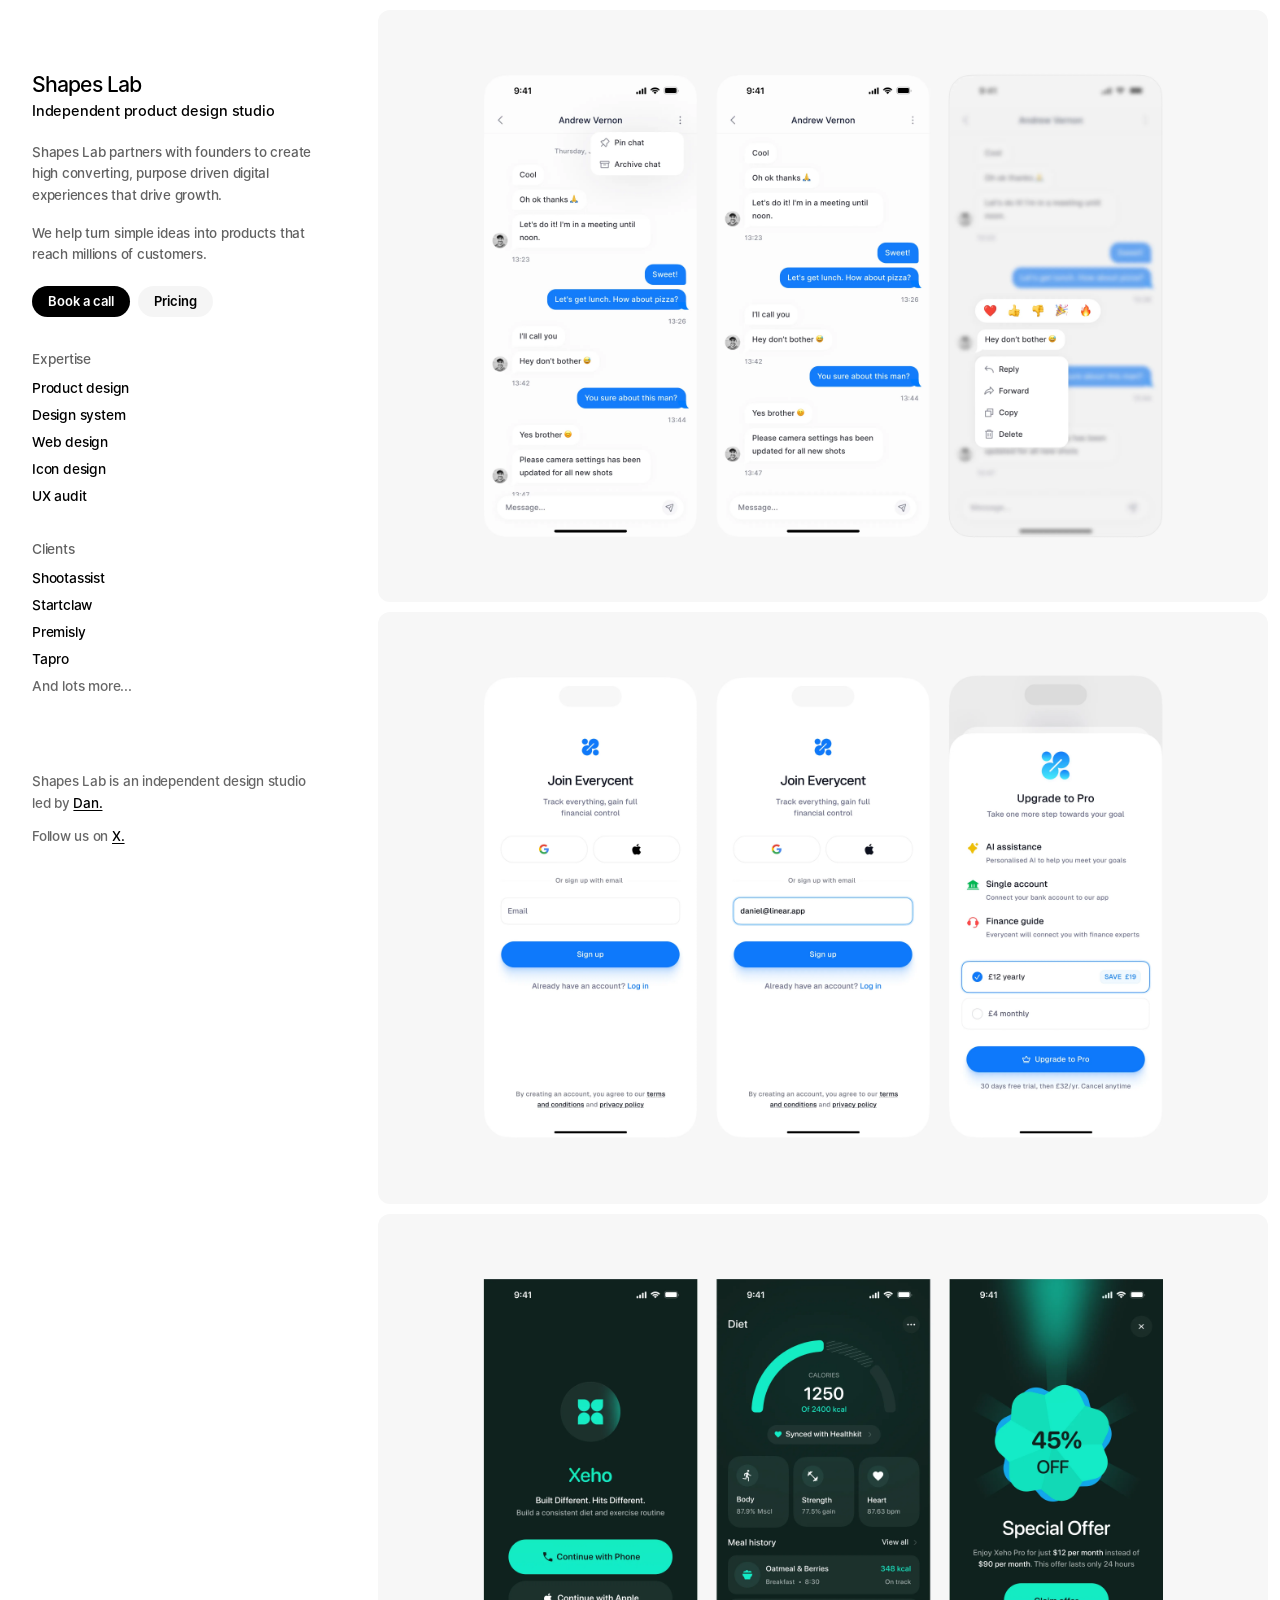
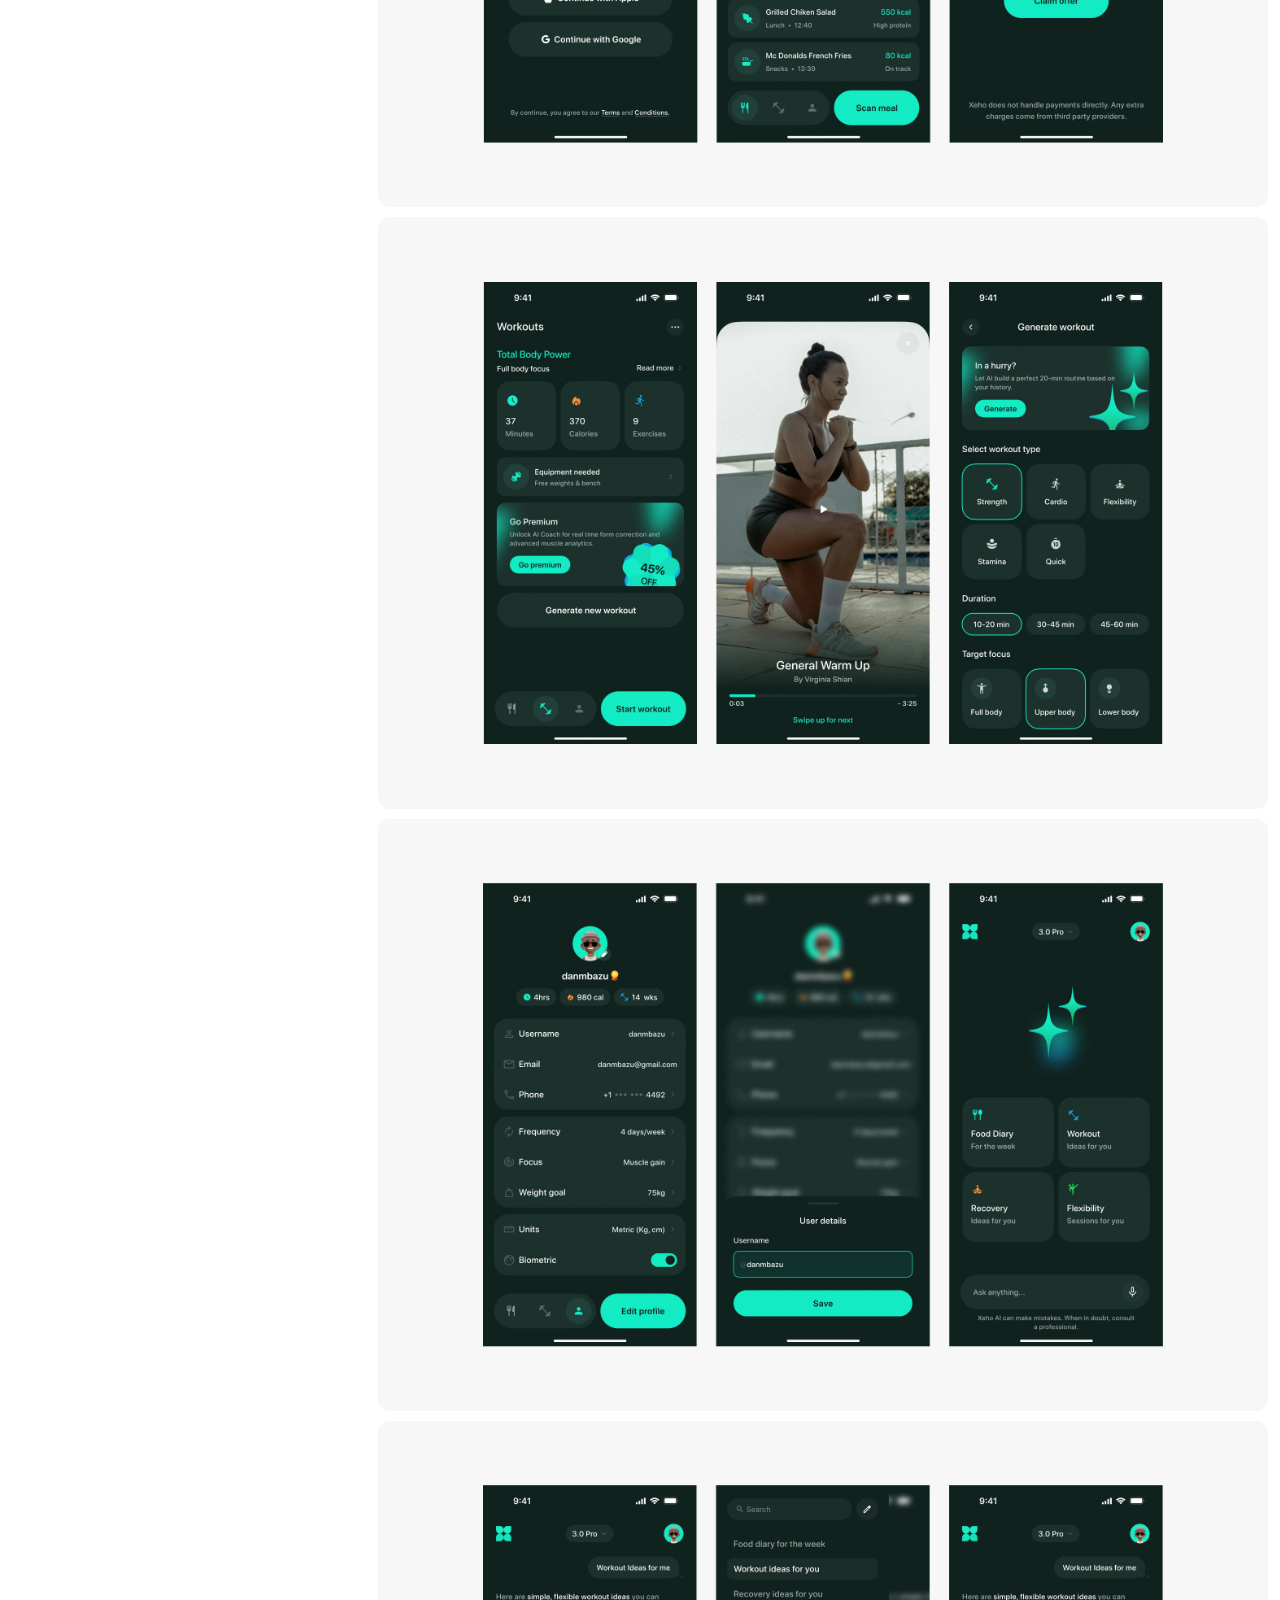
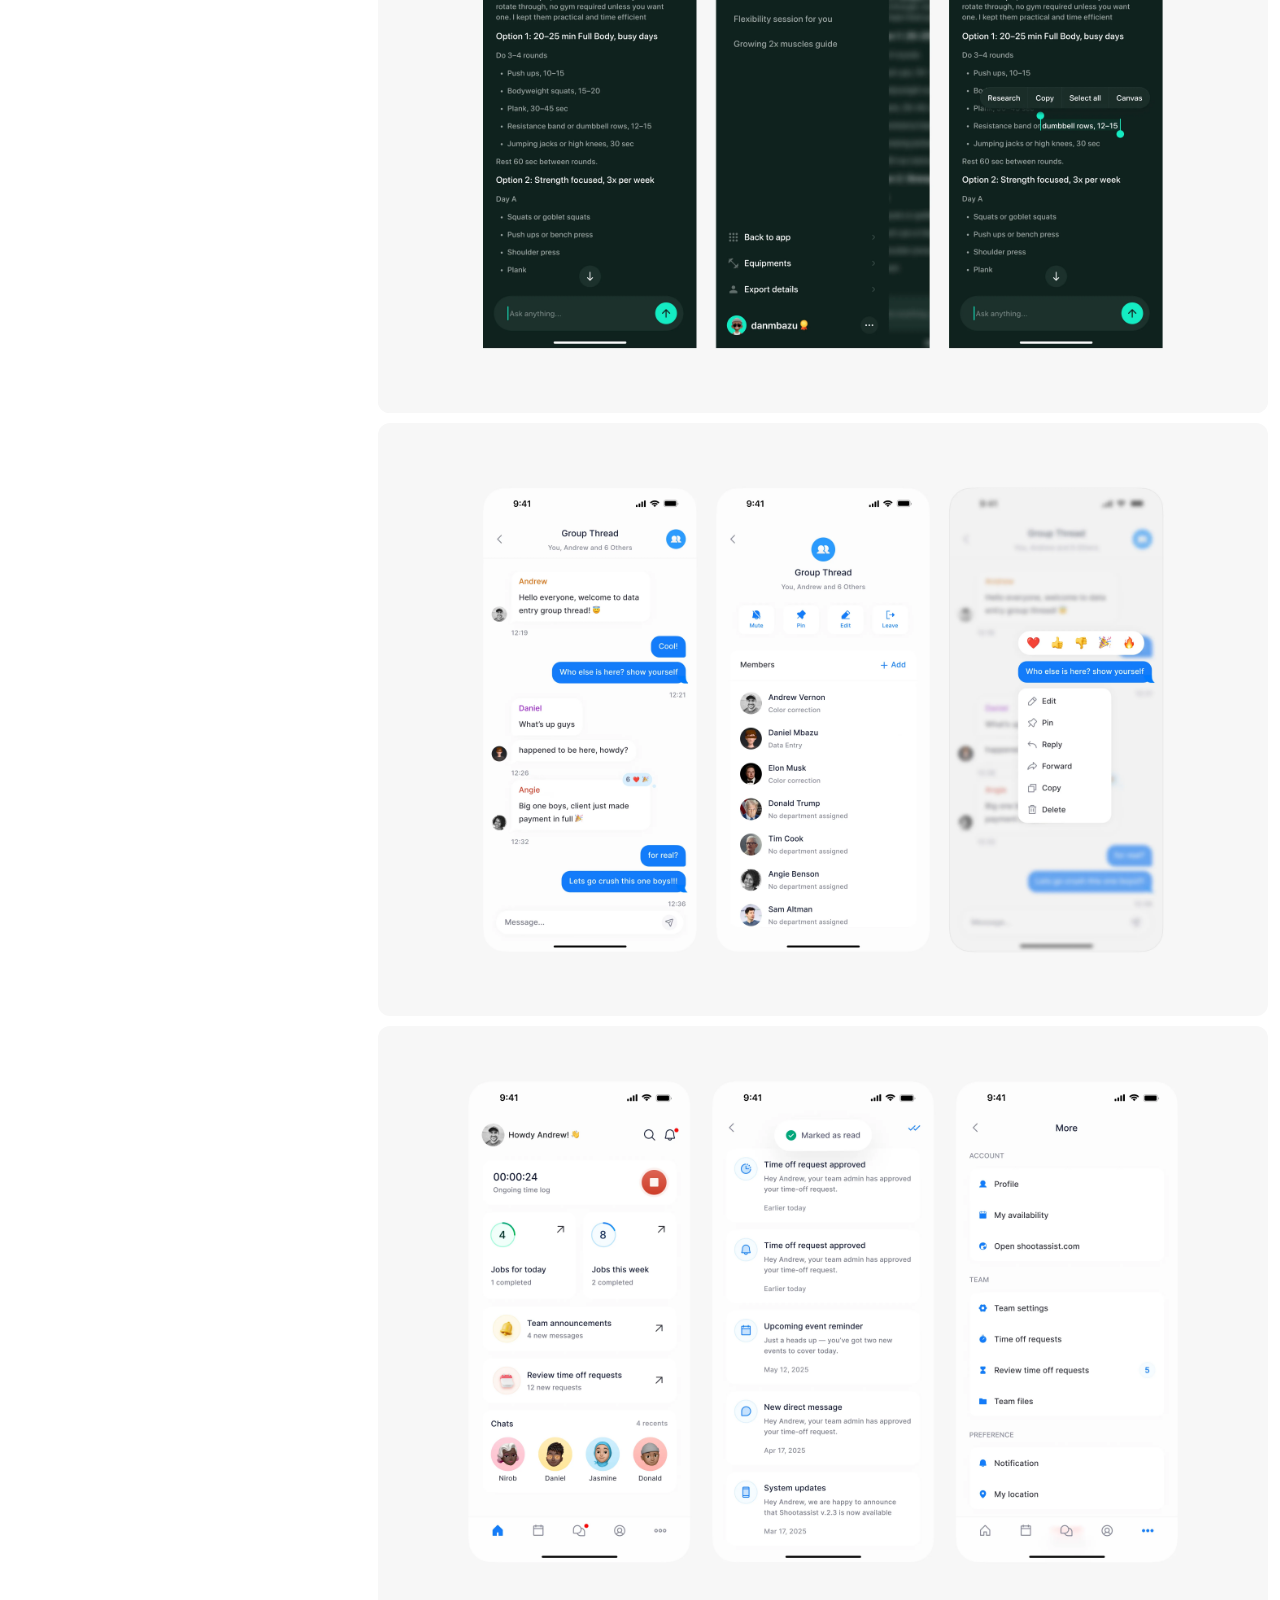
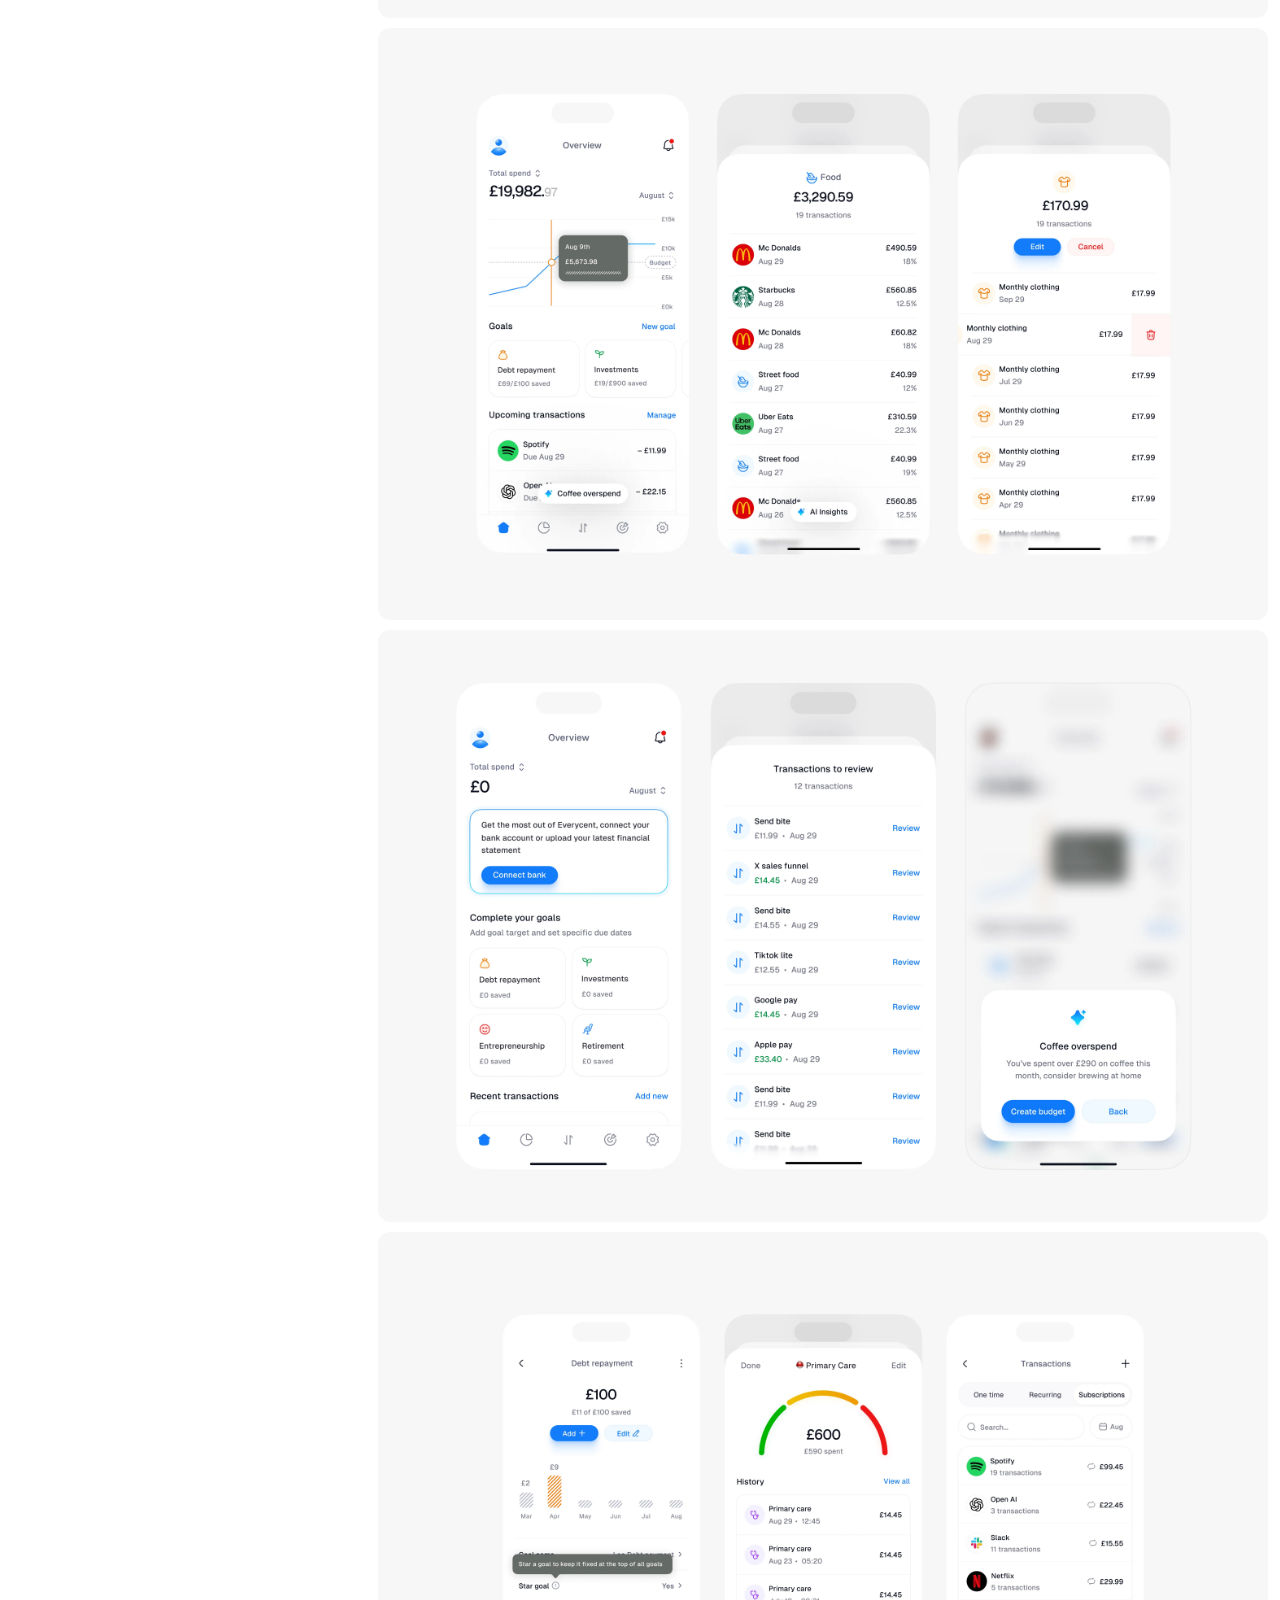
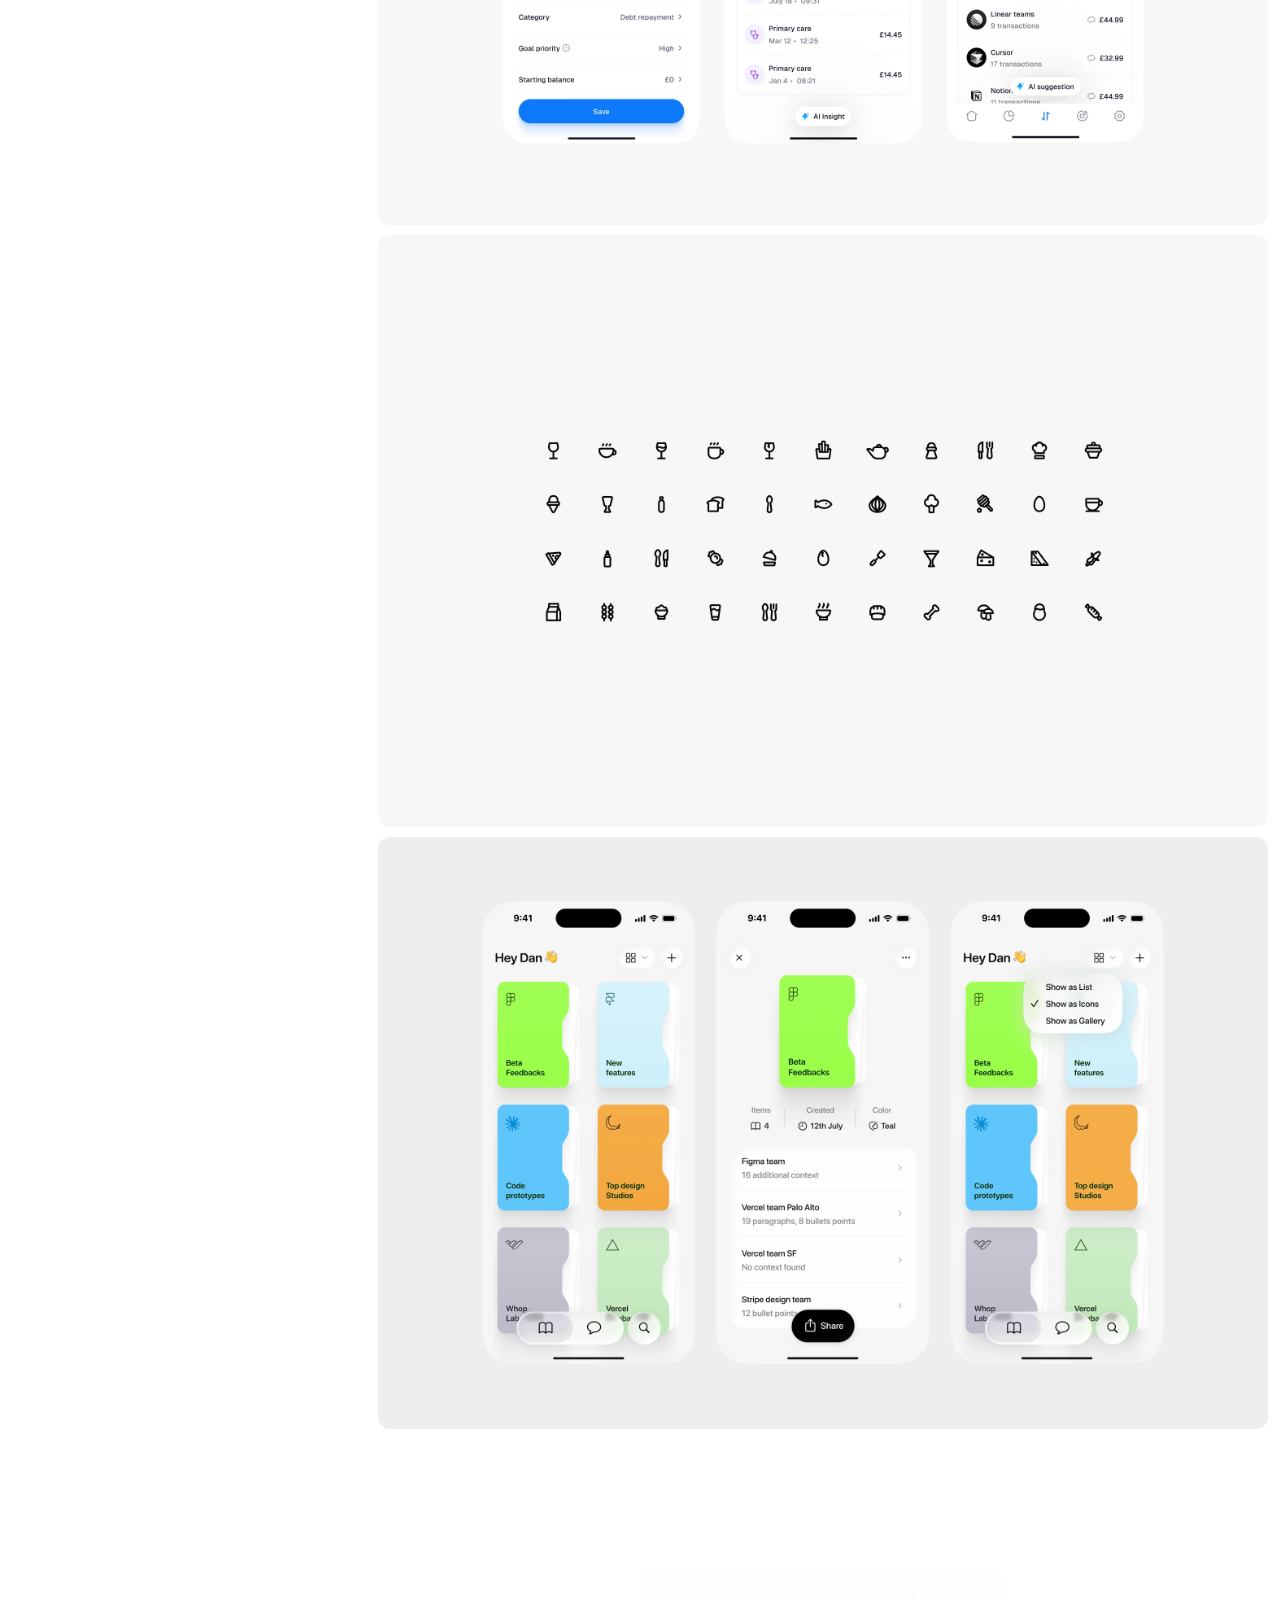
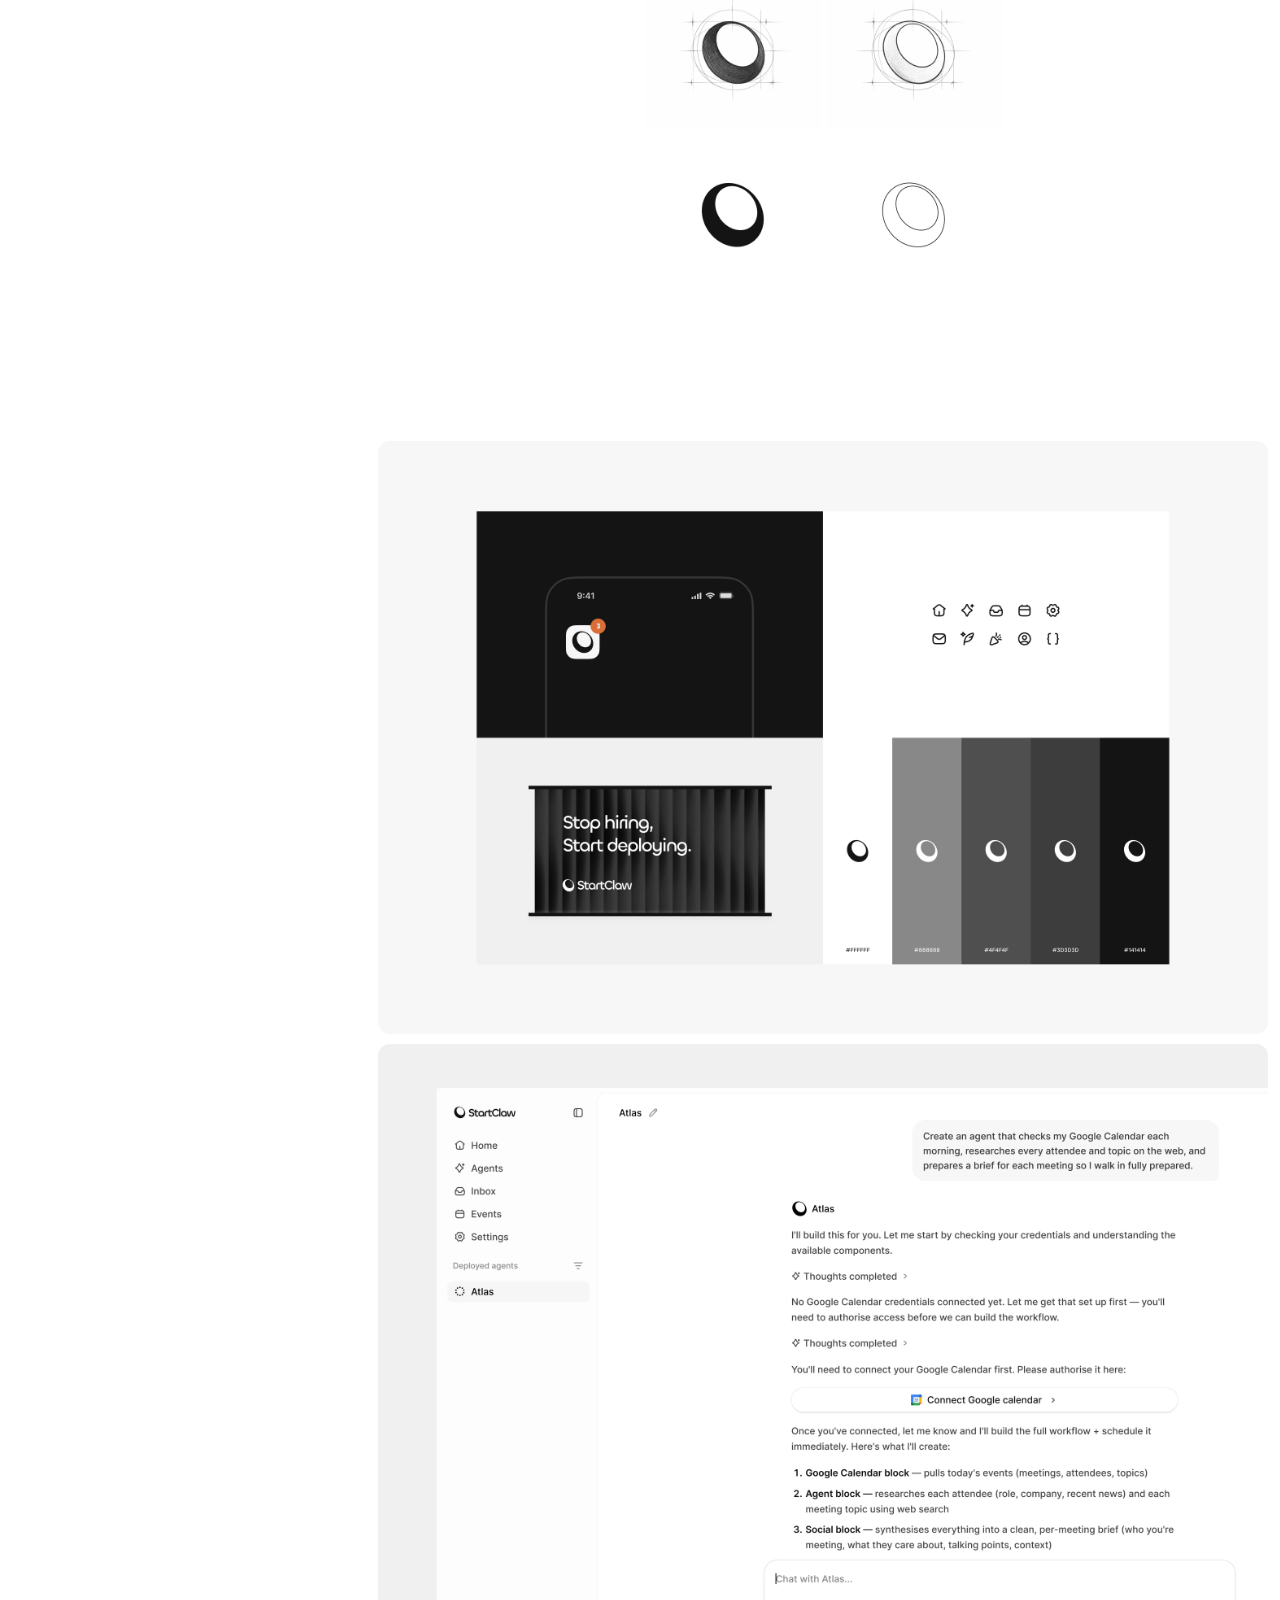
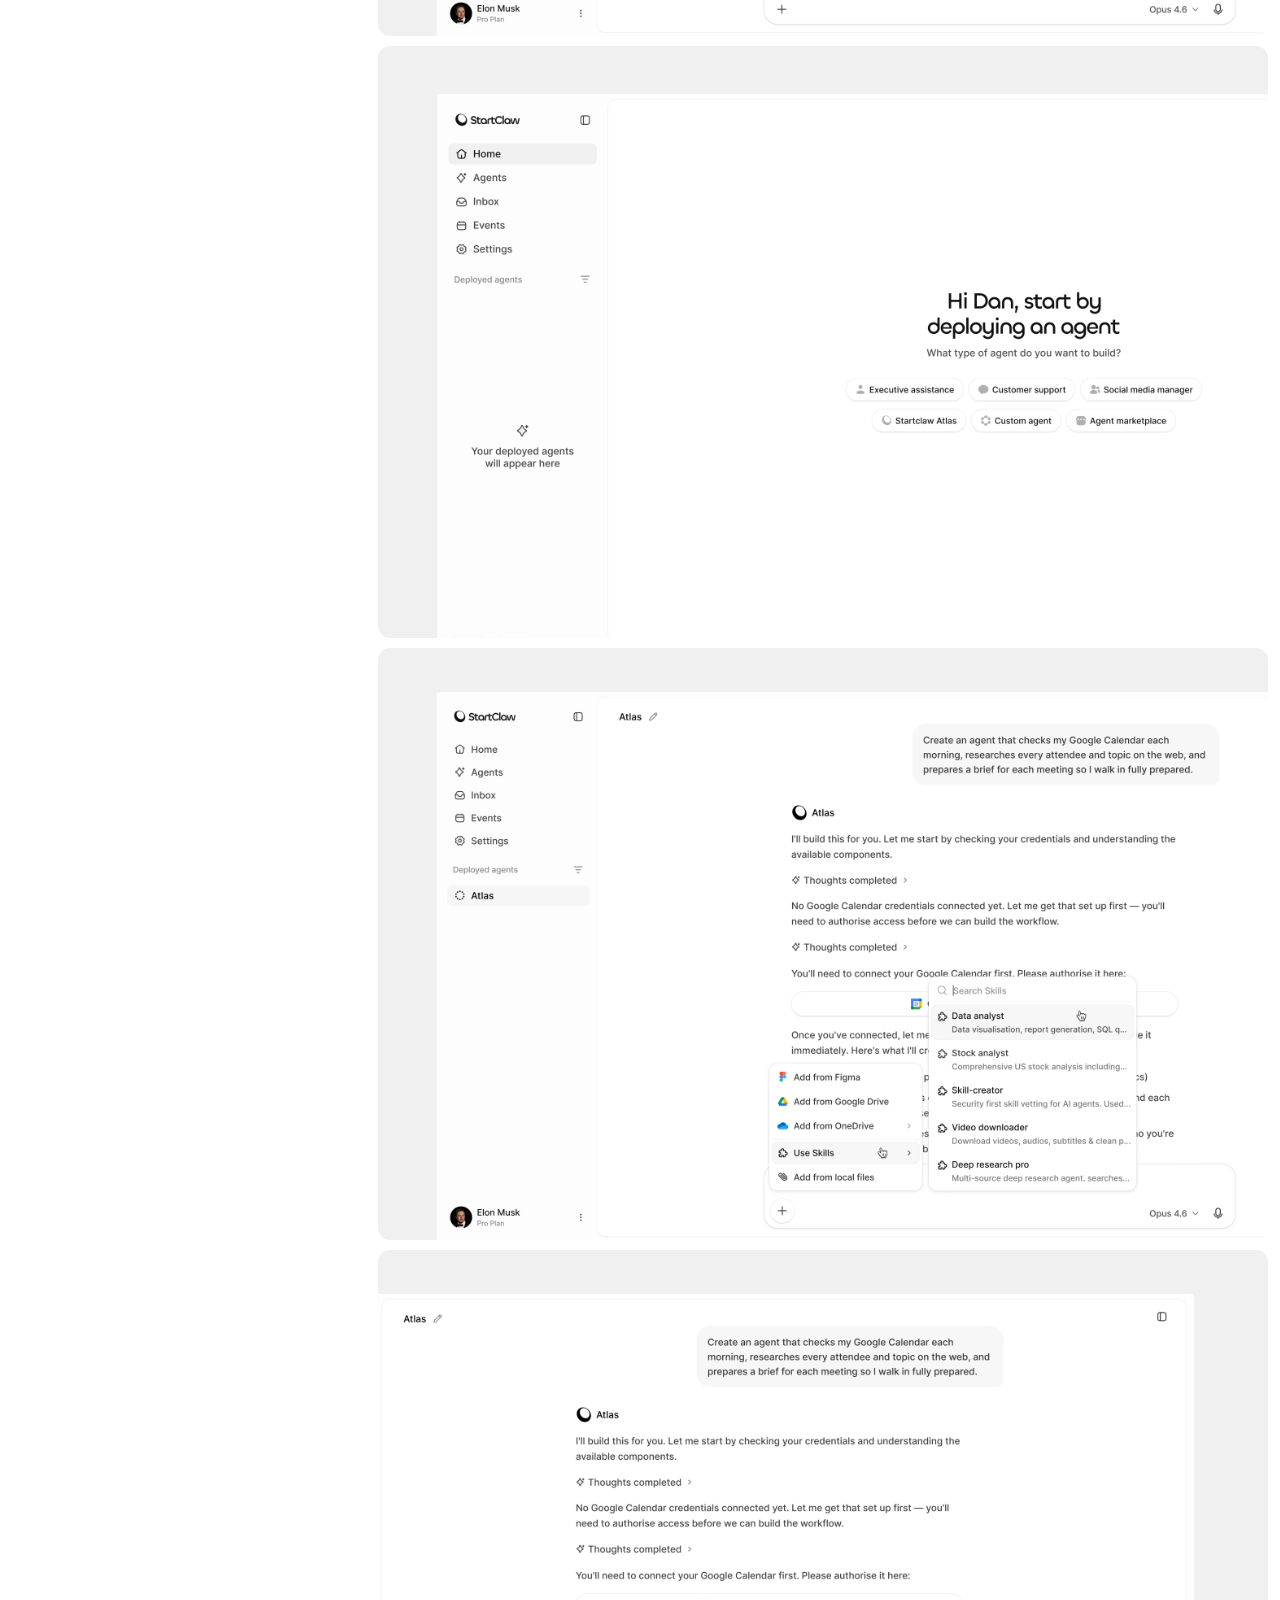
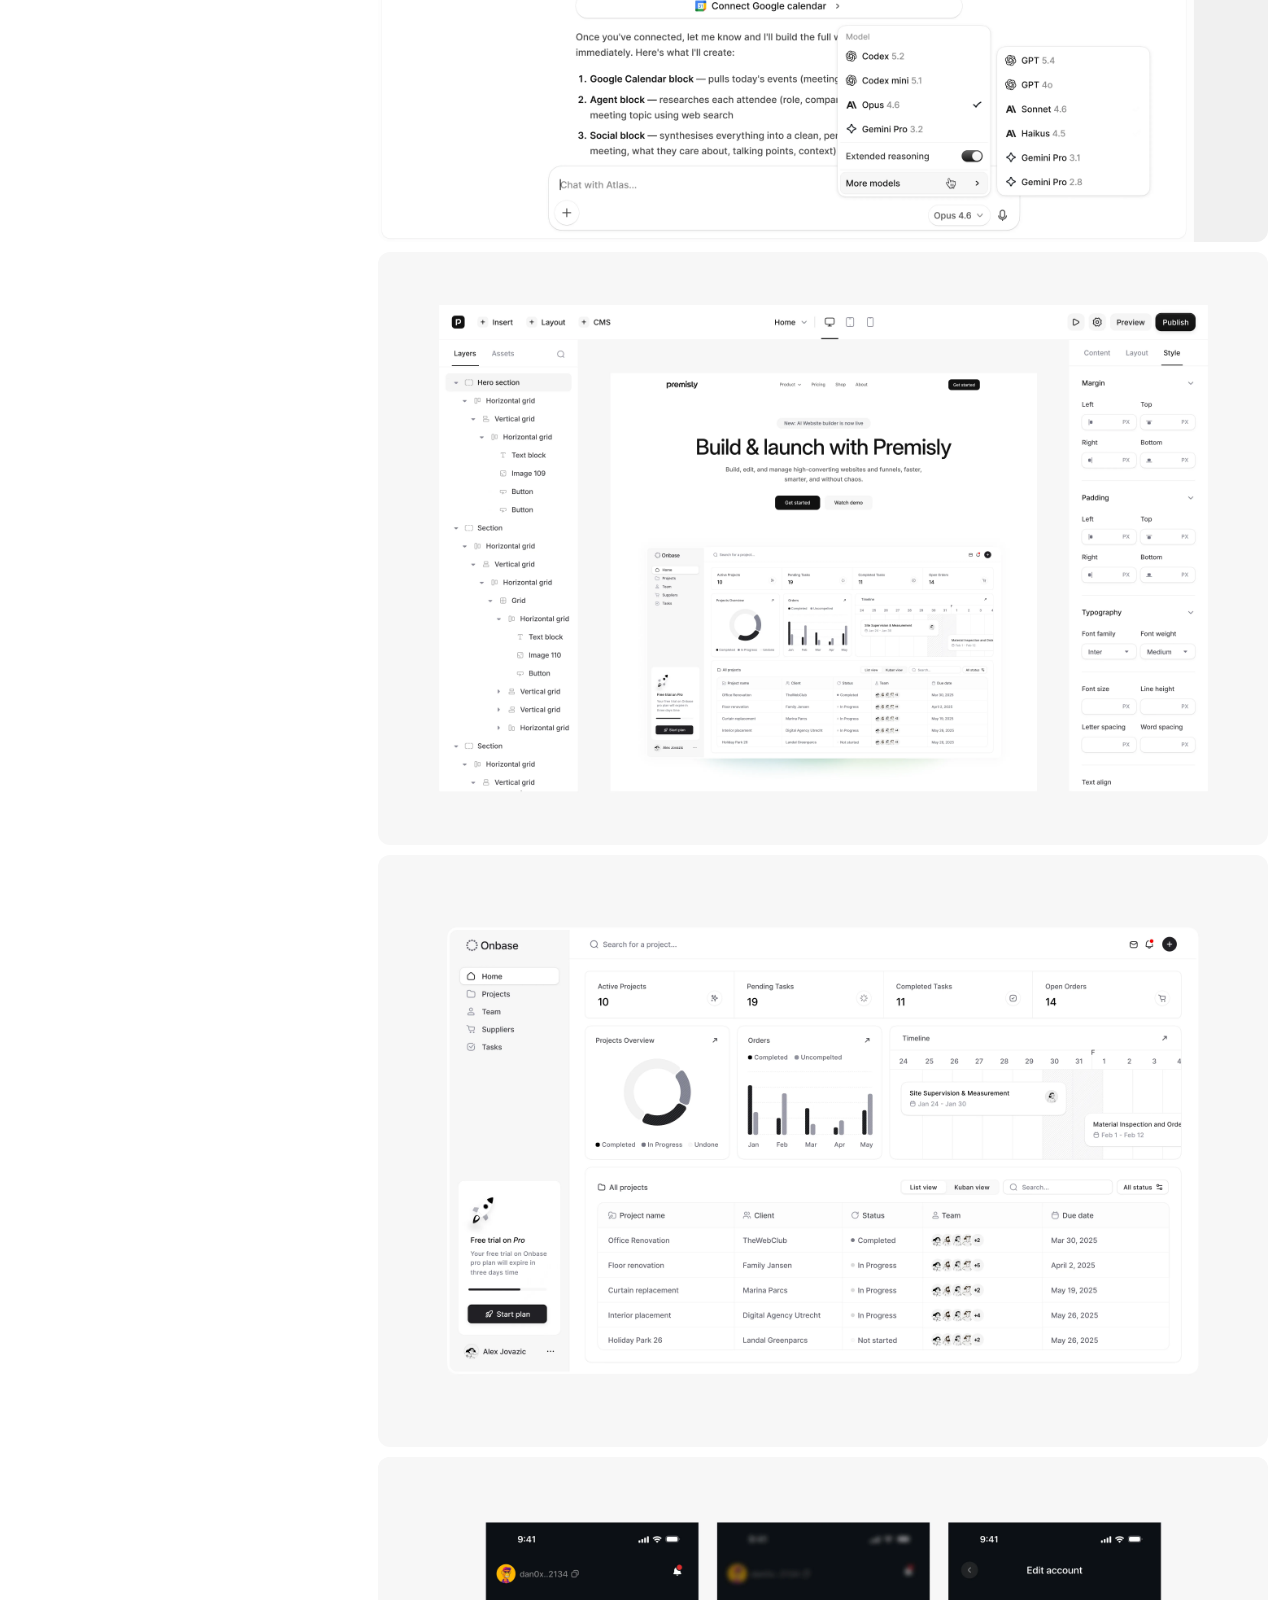
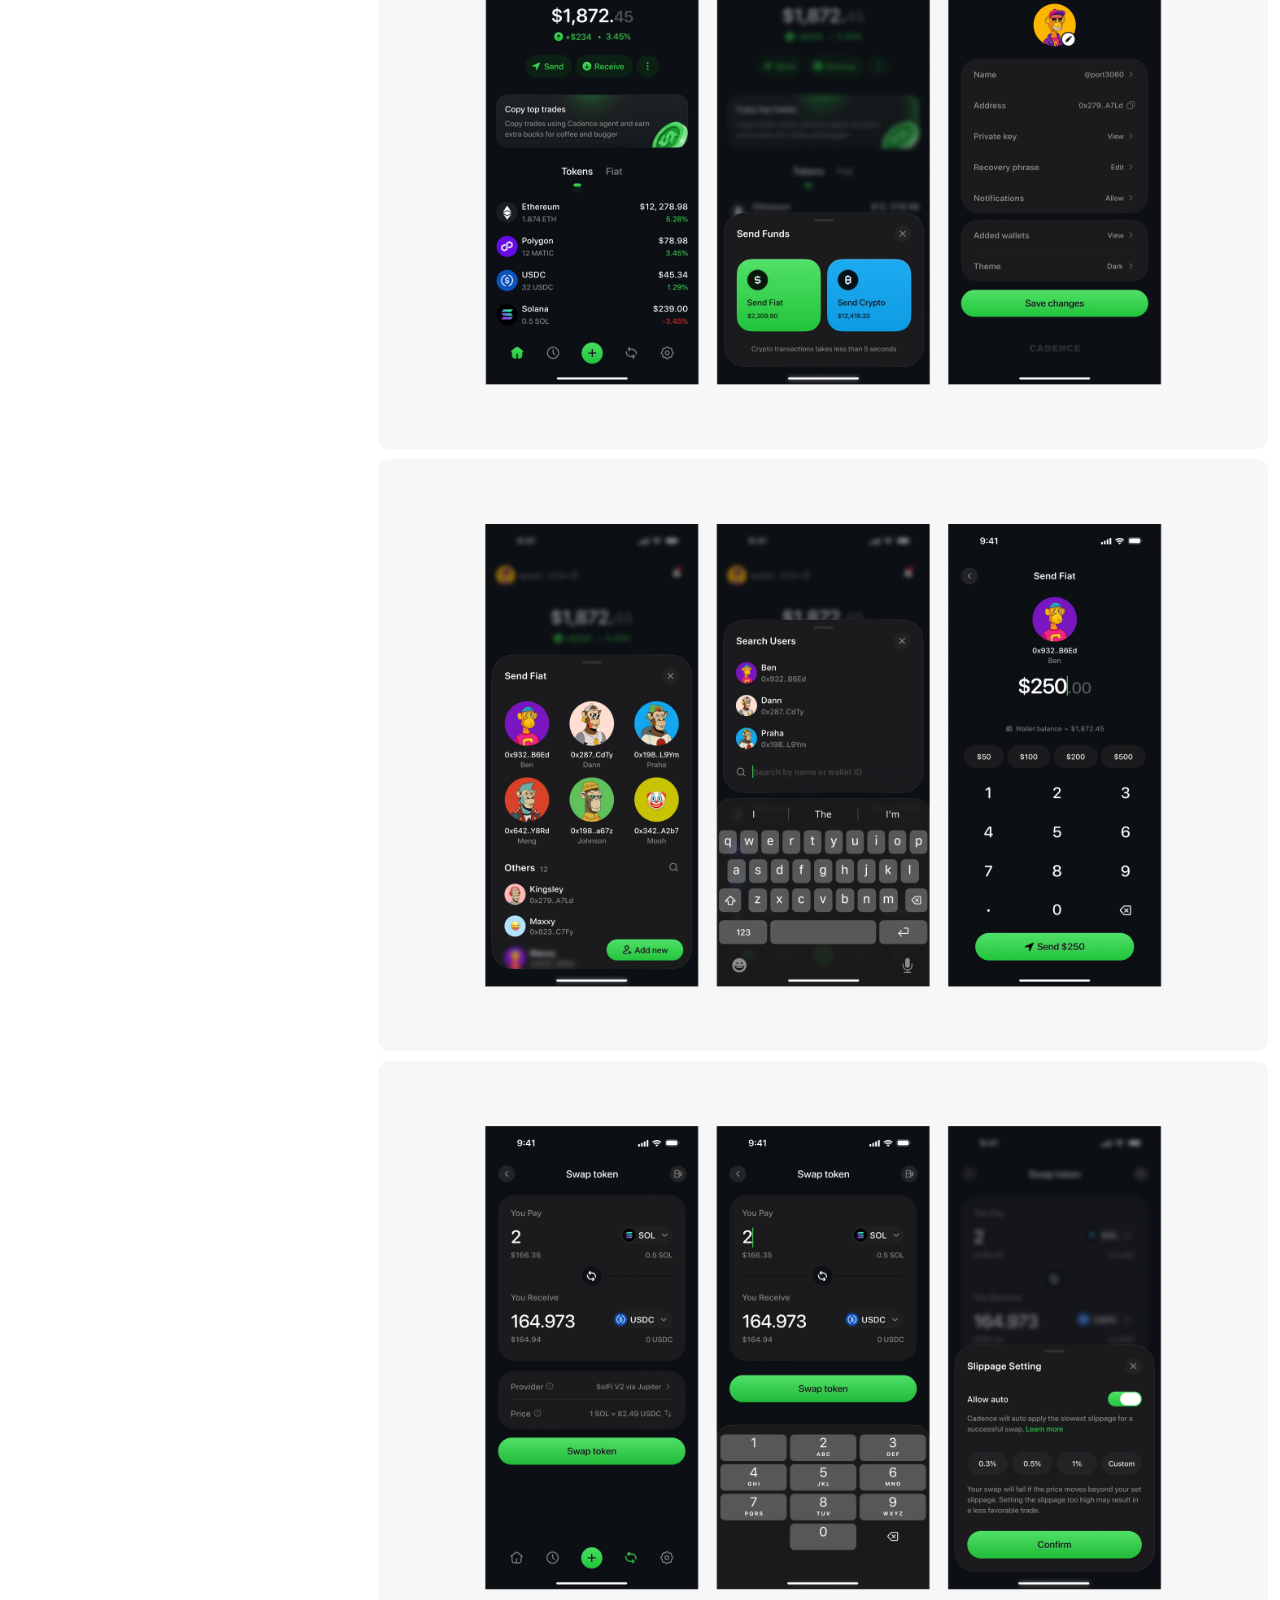
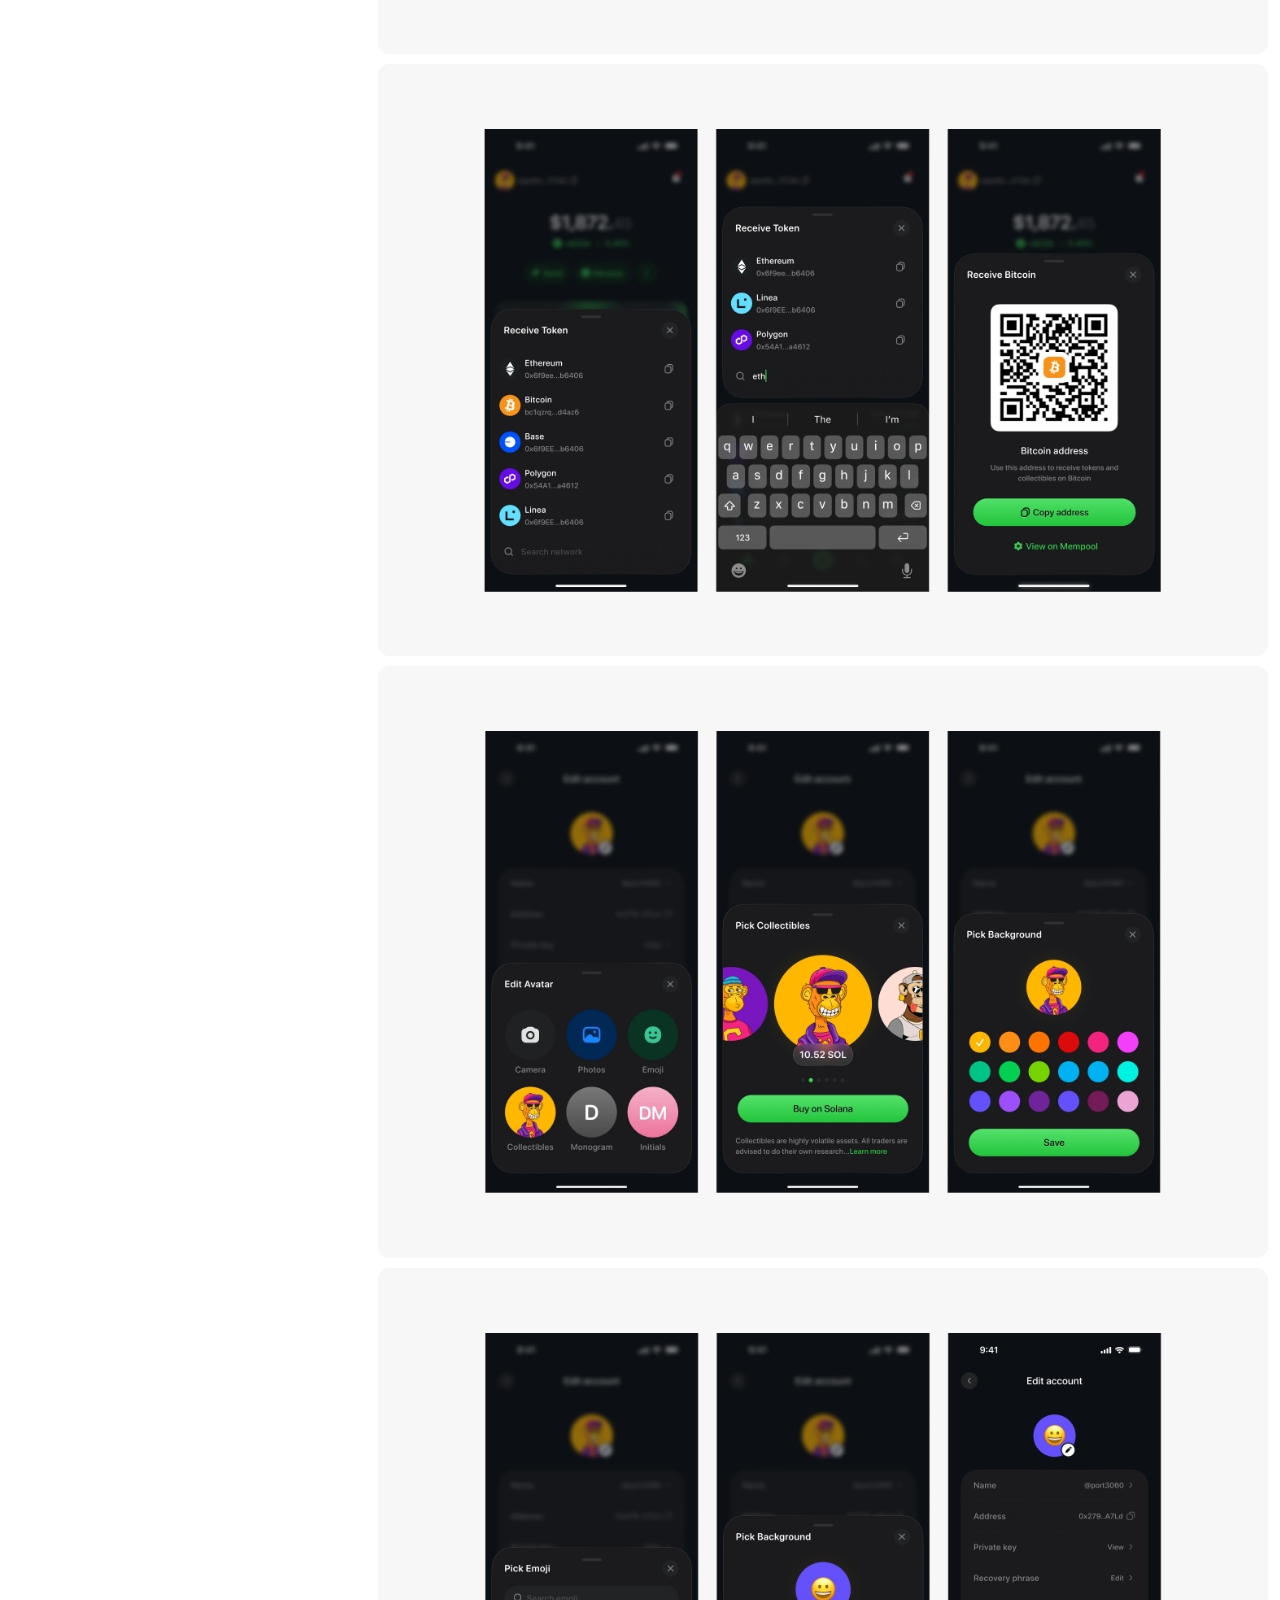
==== commit d4cc41c9: "Update index.html" ====
--- a/index.html
+++ b/index.html
@@ -97,13 +97,15 @@
         <div class="portfolio-card"><img src="images/image v.webp" alt="Portfolio project 23" loading="lazy" decoding="async"></div>
         <div class="portfolio-card"><img src="images/image w.webp" alt="Portfolio project 24" loading="lazy" decoding="async"></div>
         <div class="portfolio-card"><img src="images/image x.webp" alt="Portfolio project 25" loading="lazy" decoding="async"></div>
-        <div class="portfolio-card"><img src="images/image y.webp" alt="Portfolio project 26" loading="lazy" decoding="async"></div>
-        <div class="portfolio-card"><img src="images/image z.webp" alt="Portfolio project 27" loading="lazy" decoding="async"></div>
-        <div class="portfolio-card"><img src="images/image aa.webp" alt="Portfolio project 28" loading="lazy" decoding="async"></div>
-        <div class="portfolio-card"><img src="images/image bb.webp" alt="Portfolio project 29" loading="lazy" decoding="async"></div>
-        <div class="portfolio-card"><img src="images/image cc.webp" alt="Portfolio project 30" loading="lazy" decoding="async"></div>
-        <div class="portfolio-card"><img src="images/image dd.webp" alt="Portfolio project 31" loading="lazy" decoding="async"></div>
-        <div class="portfolio-card"><img src="images/image ee.webp" alt="Portfolio project 32" loading="lazy" decoding="async"></div>
+        <div class="portfolio-card"><img src="images/image-1.webp" alt="Portfolio project 26" loading="lazy" decoding="async"></div>
+        <div class="portfolio-card"><img src="images/image-2.webp" alt="Portfolio project 27" loading="lazy" decoding="async"></div>
+        <div class="portfolio-card"><img src="images/image y.webp" alt="Portfolio project 28" loading="lazy" decoding="async"></div>
+        <div class="portfolio-card"><img src="images/image z.webp" alt="Portfolio project 29" loading="lazy" decoding="async"></div>
+        <div class="portfolio-card"><img src="images/image aa.webp" alt="Portfolio project 30" loading="lazy" decoding="async"></div>
+        <div class="portfolio-card"><img src="images/image bb.webp" alt="Portfolio project 31" loading="lazy" decoding="async"></div>
+        <div class="portfolio-card"><img src="images/image cc.webp" alt="Portfolio project 32" loading="lazy" decoding="async"></div>
+        <div class="portfolio-card"><img src="images/image dd.webp" alt="Portfolio project 33" loading="lazy" decoding="async"></div>
+        <div class="portfolio-card"><img src="images/image ee.webp" alt="Portfolio project 34" loading="lazy" decoding="async"></div>
       </div>
     </main>
   </div>
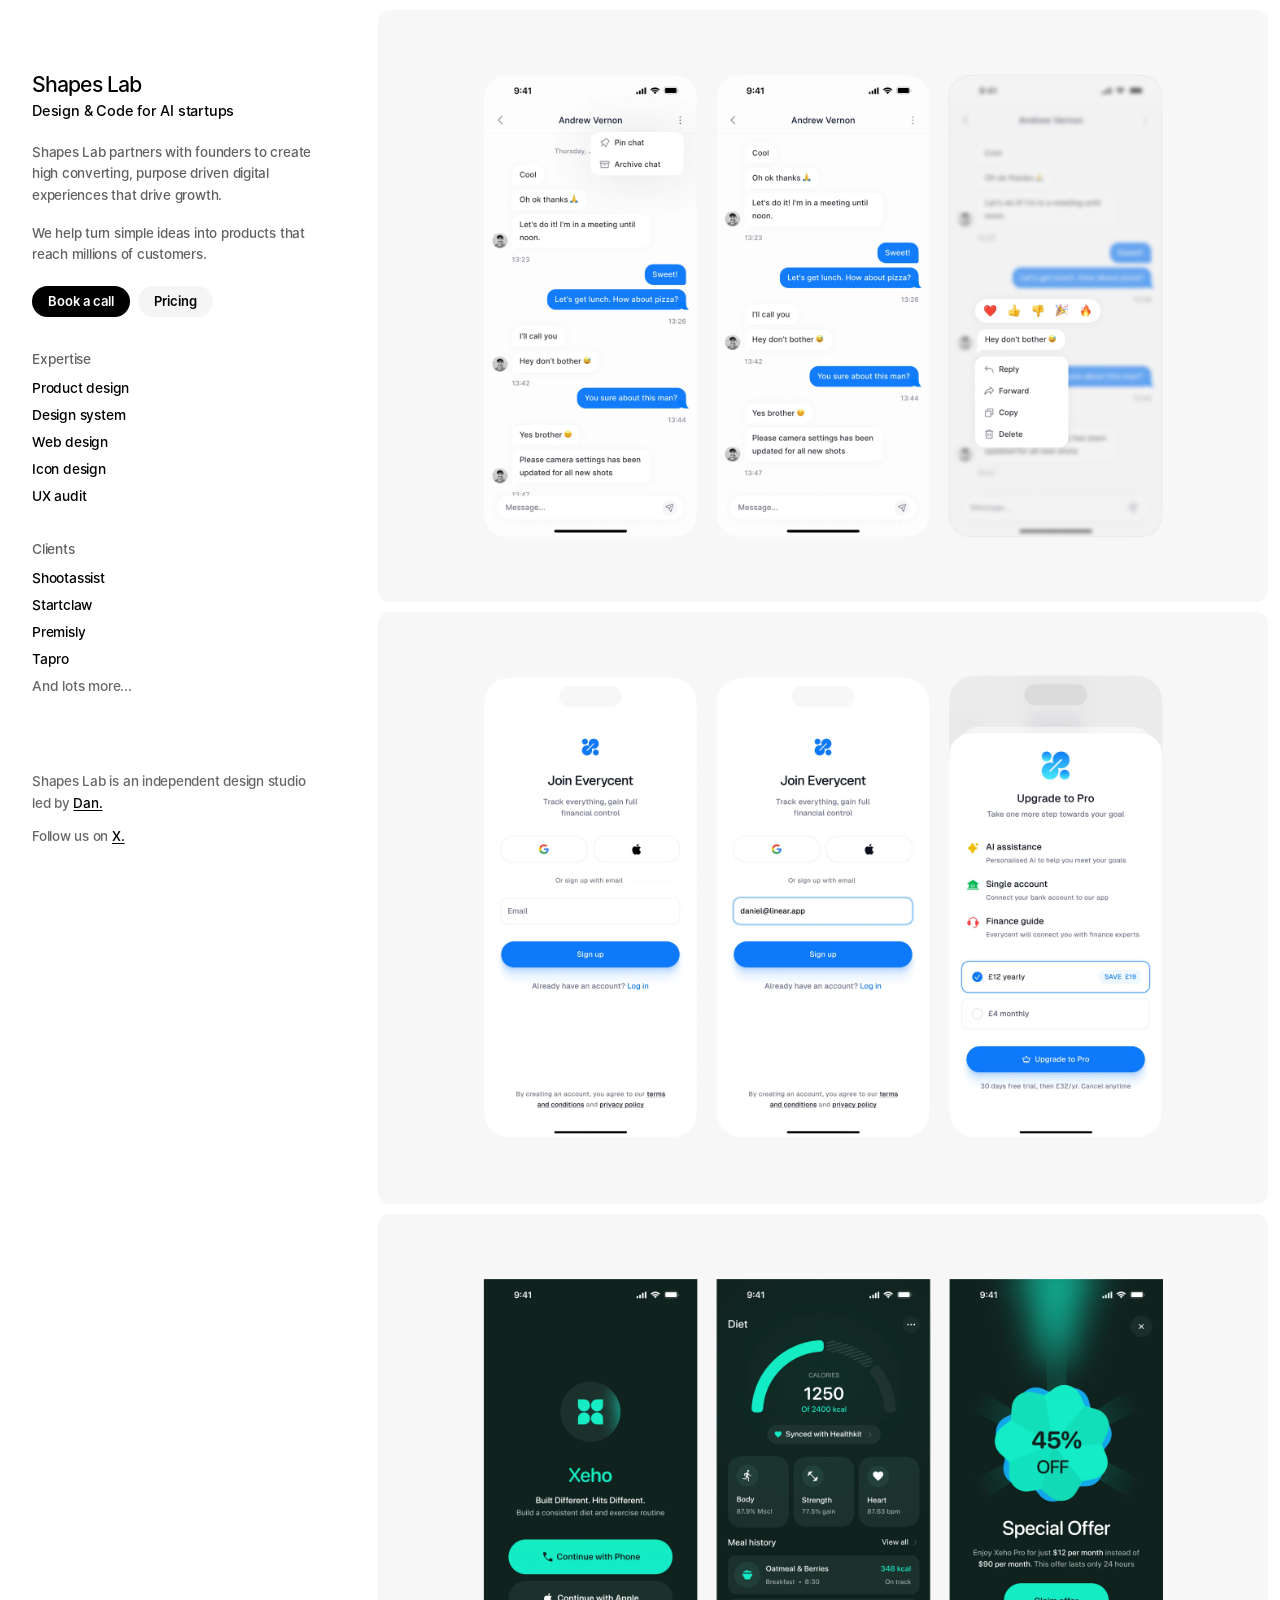
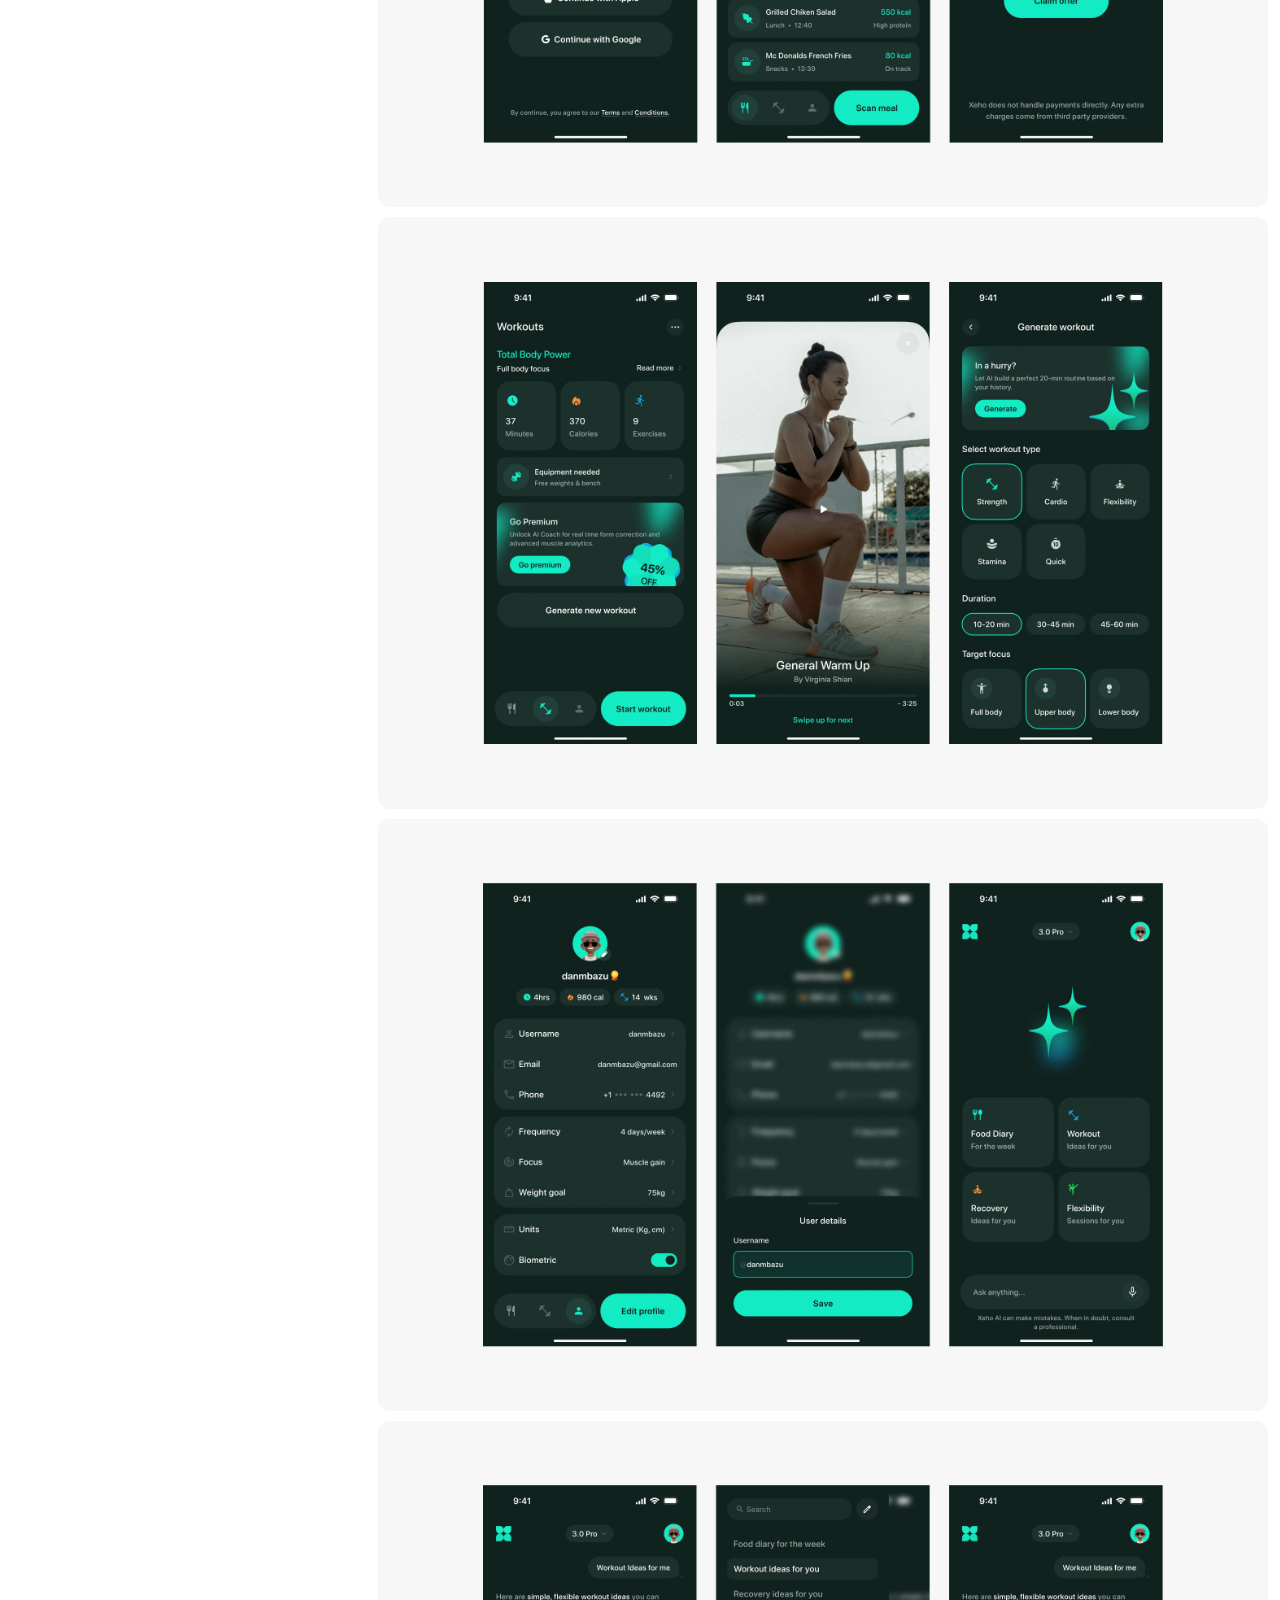
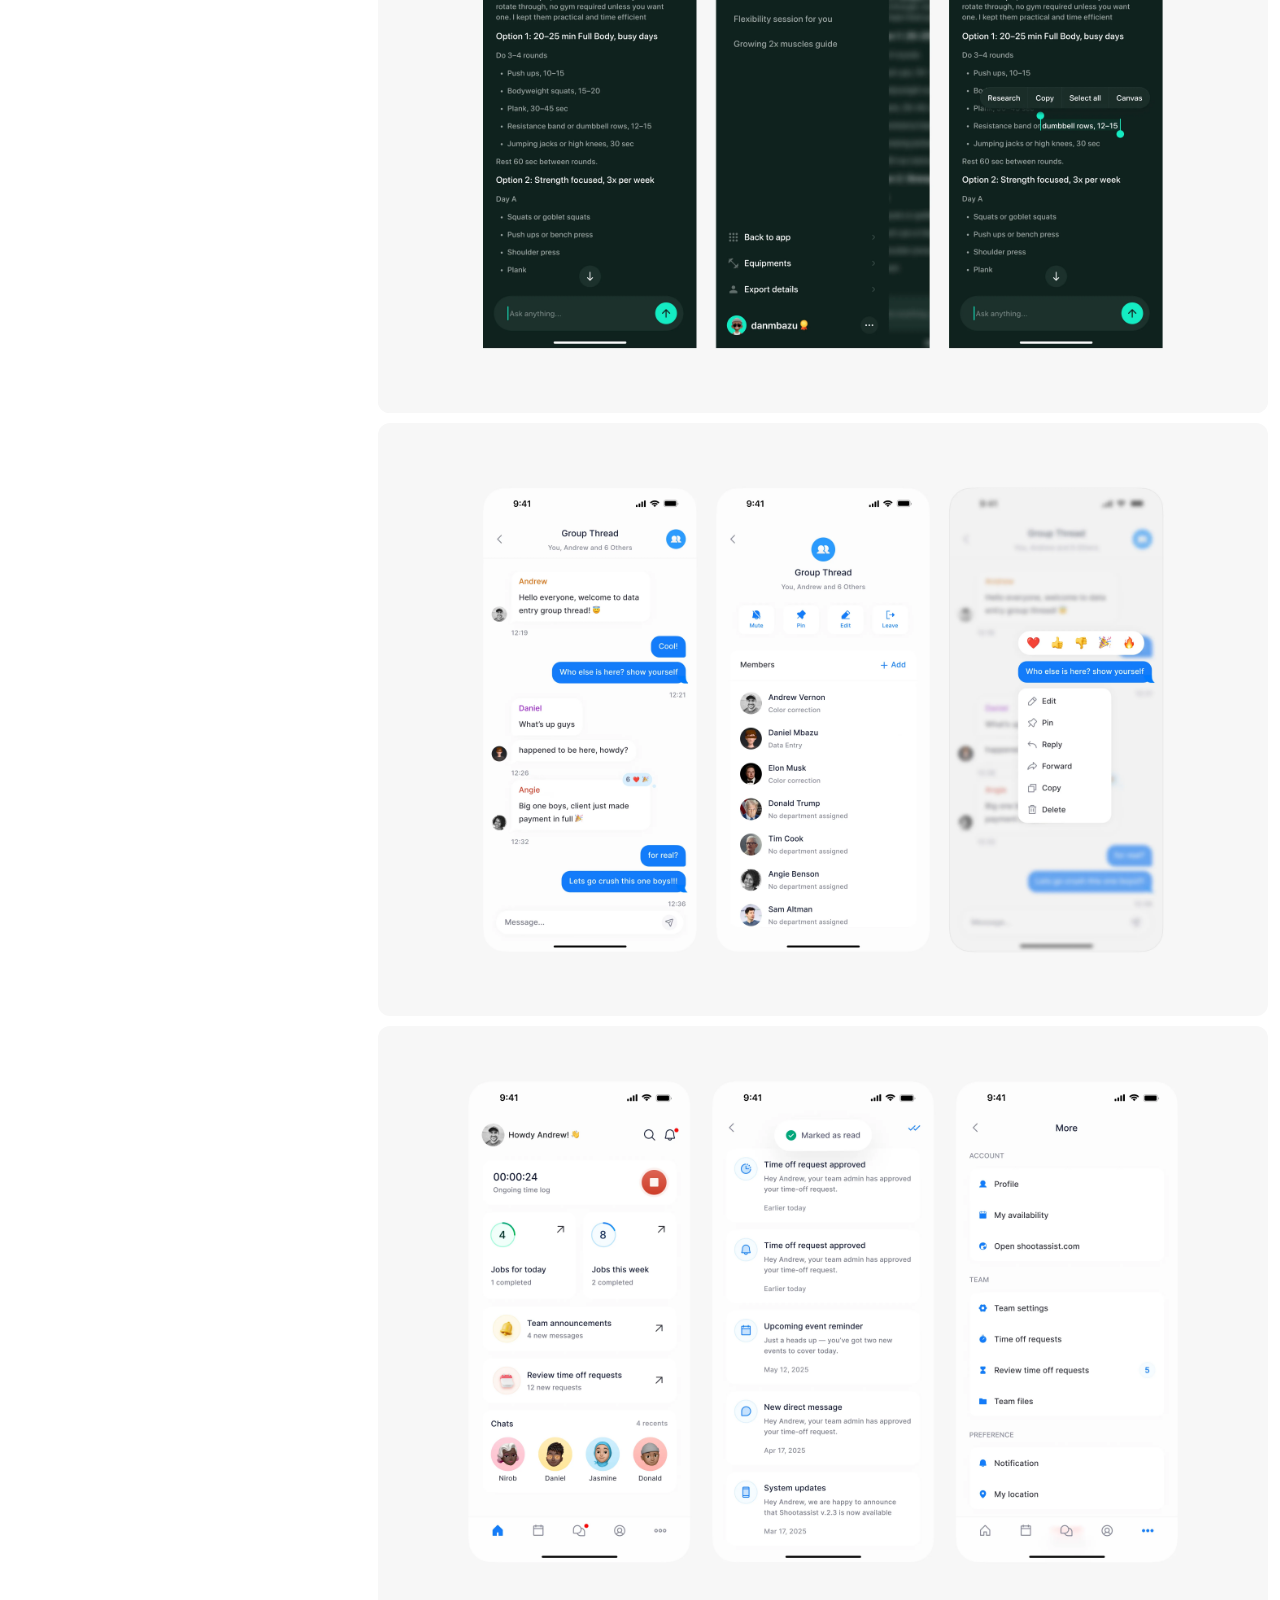
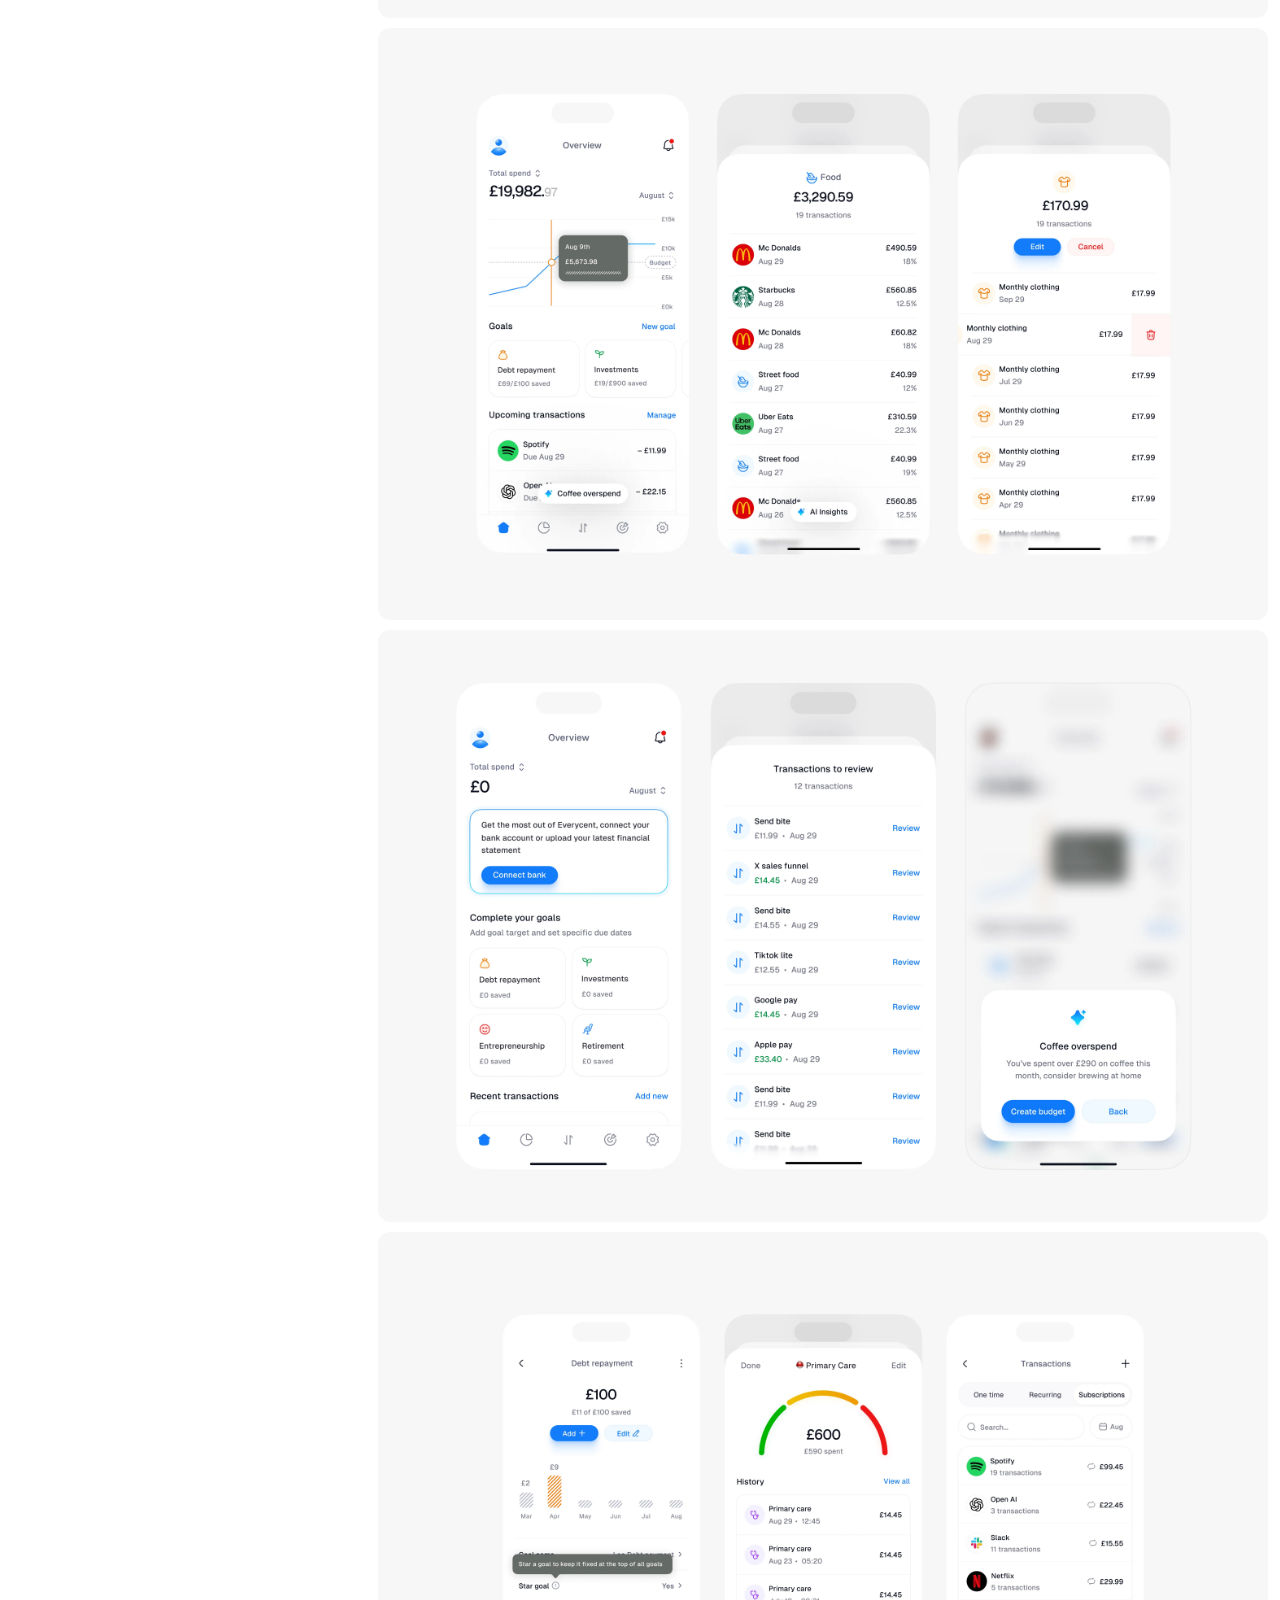
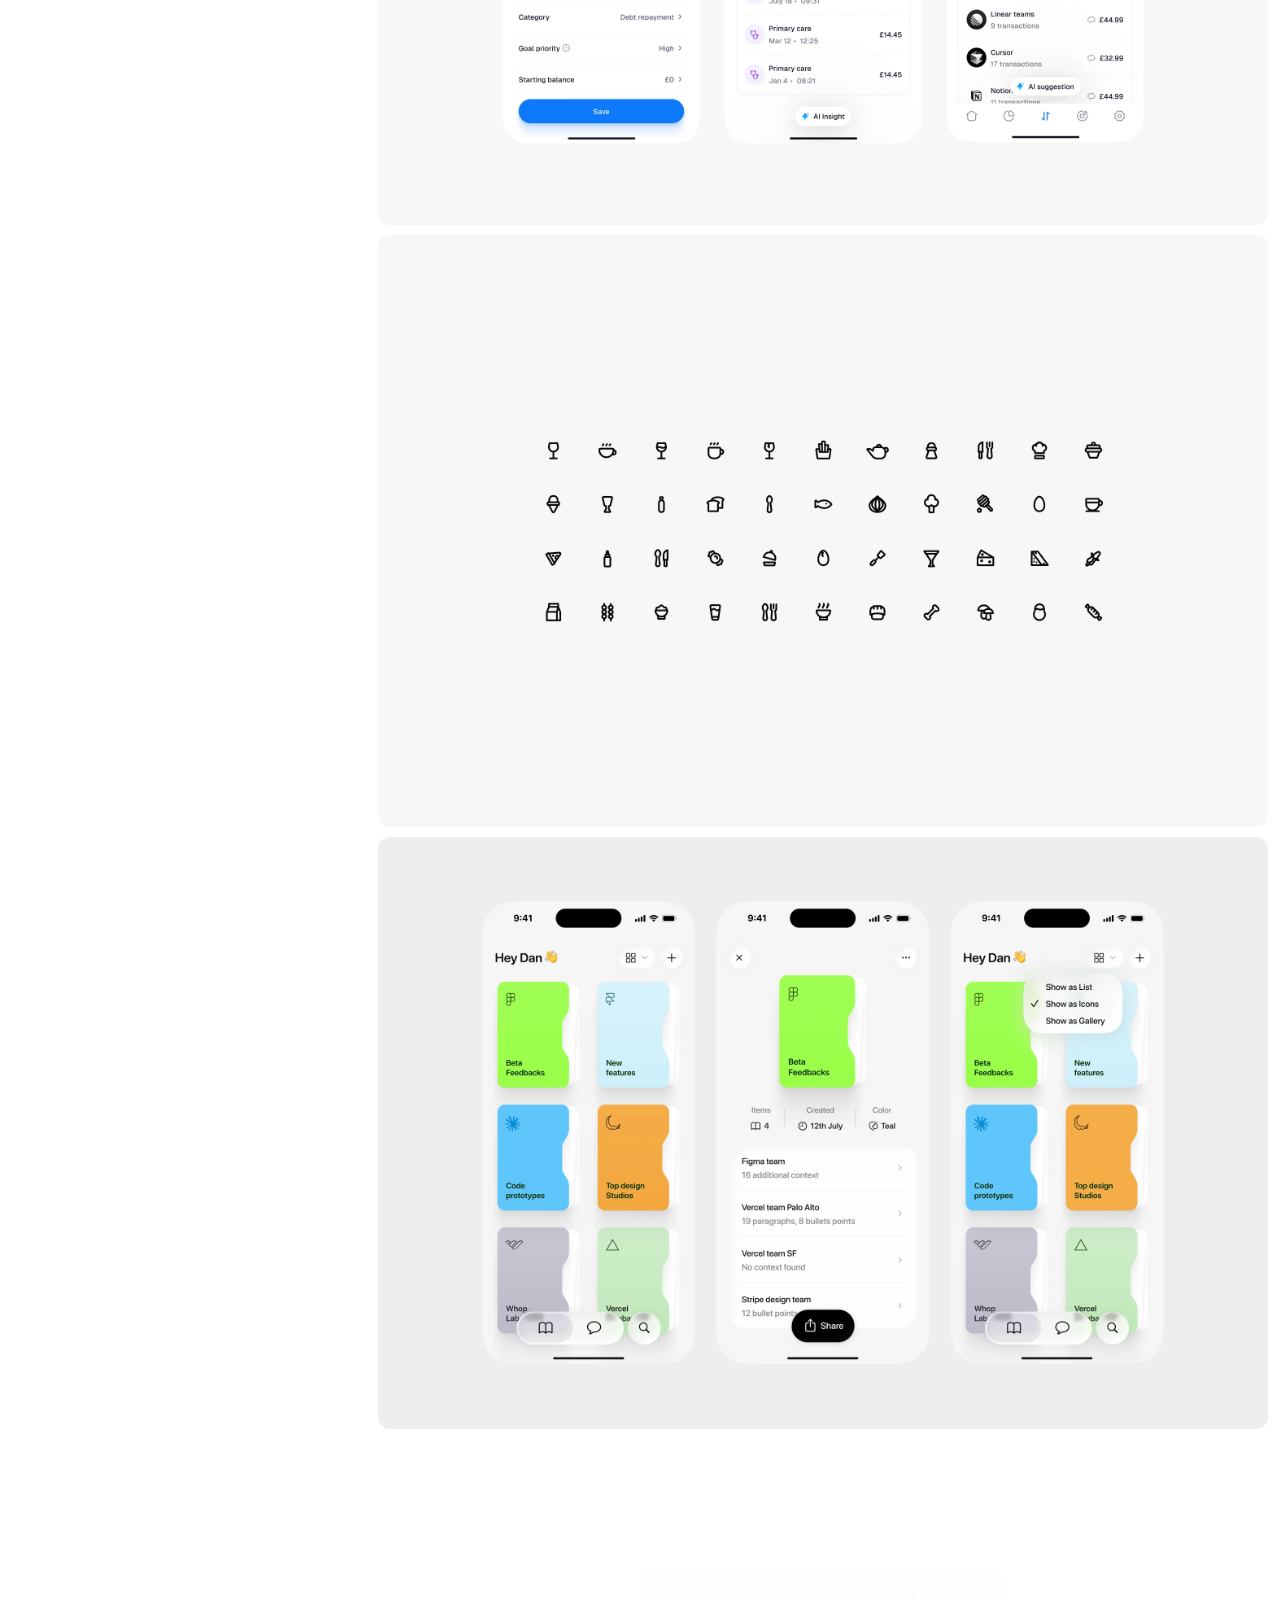
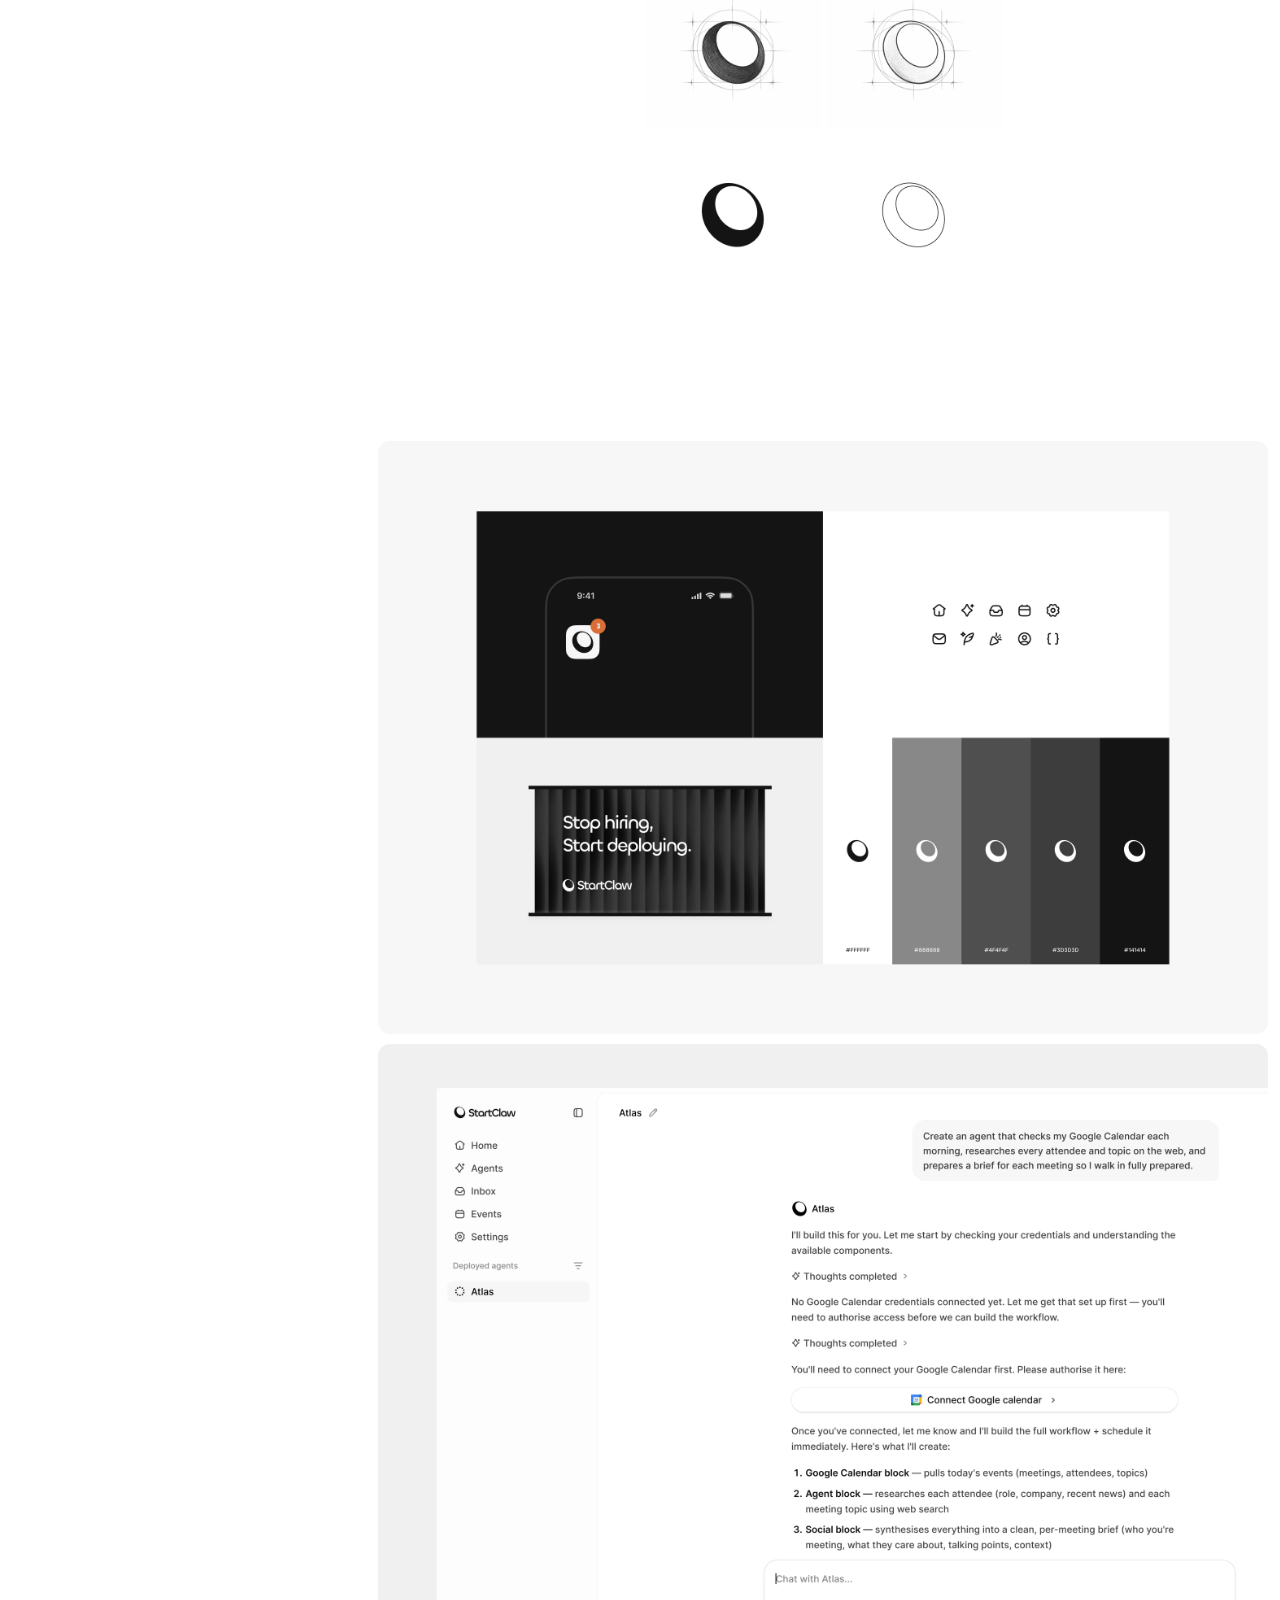
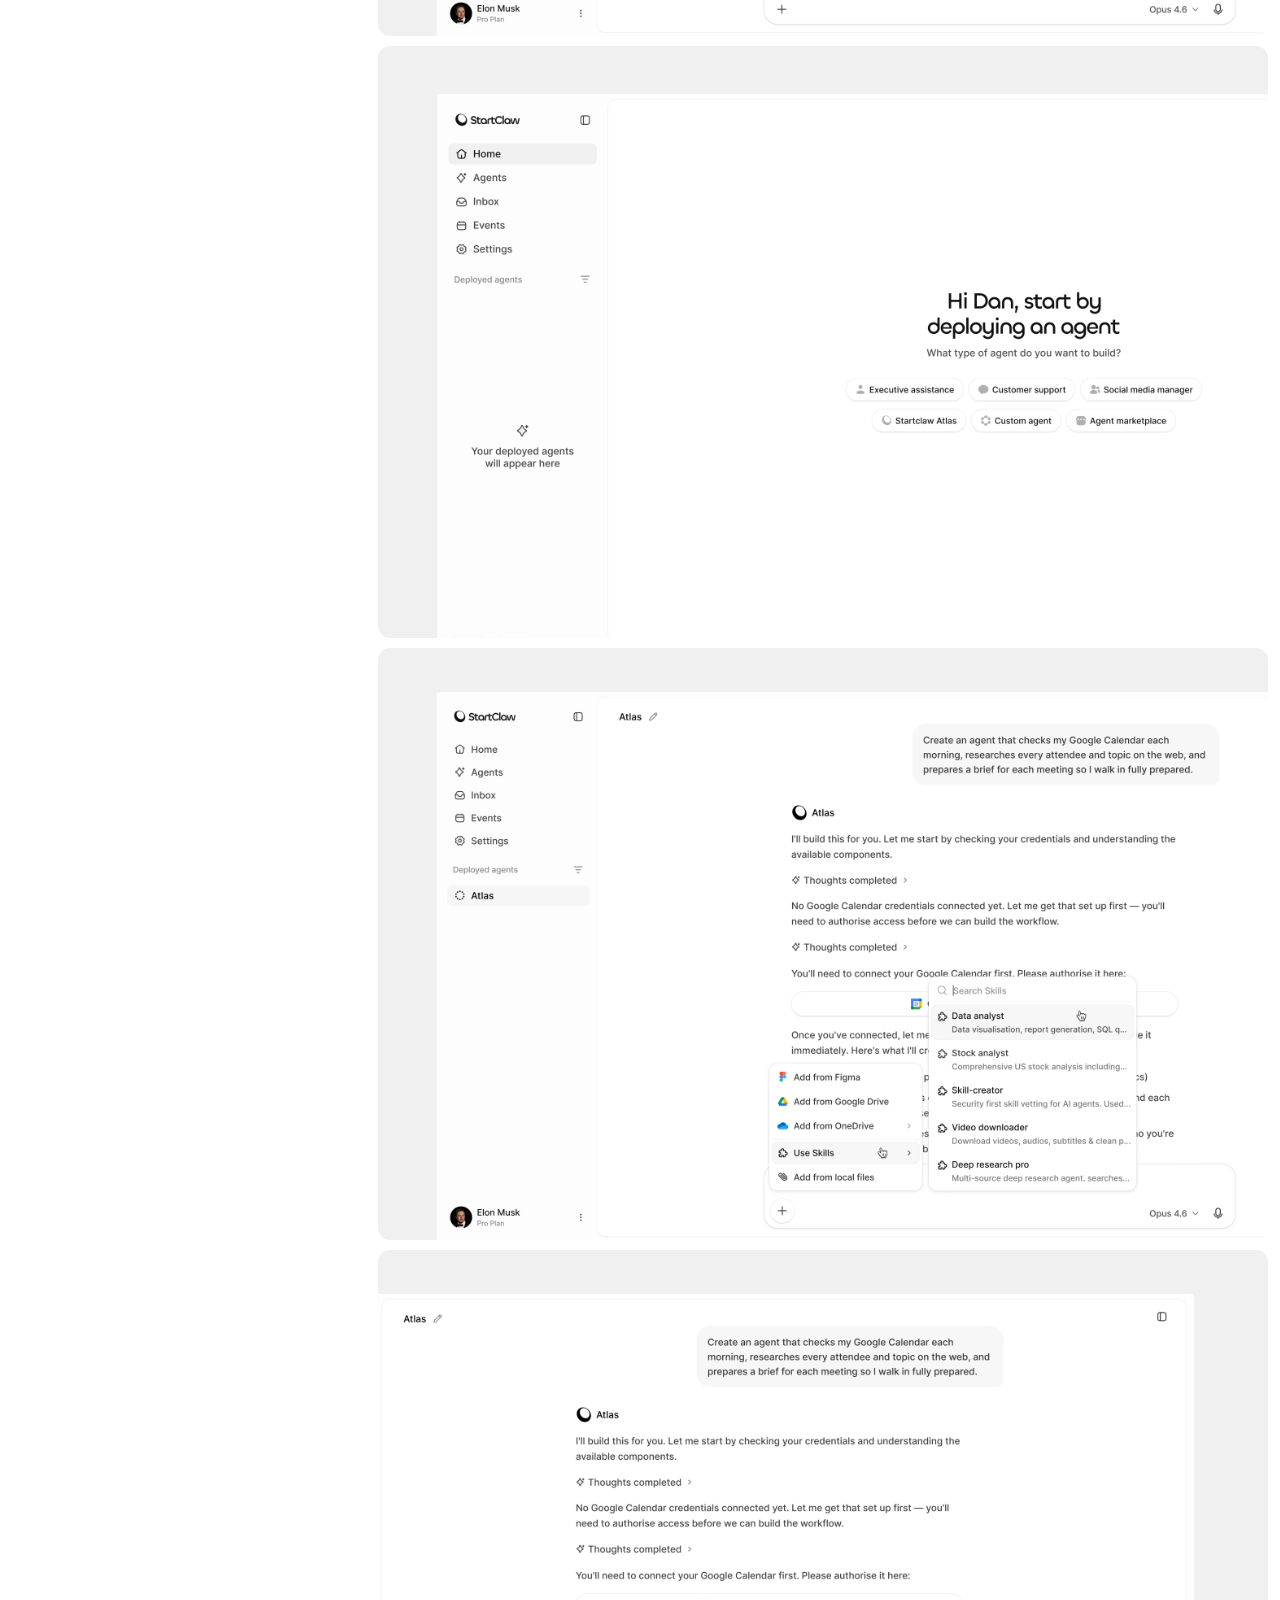
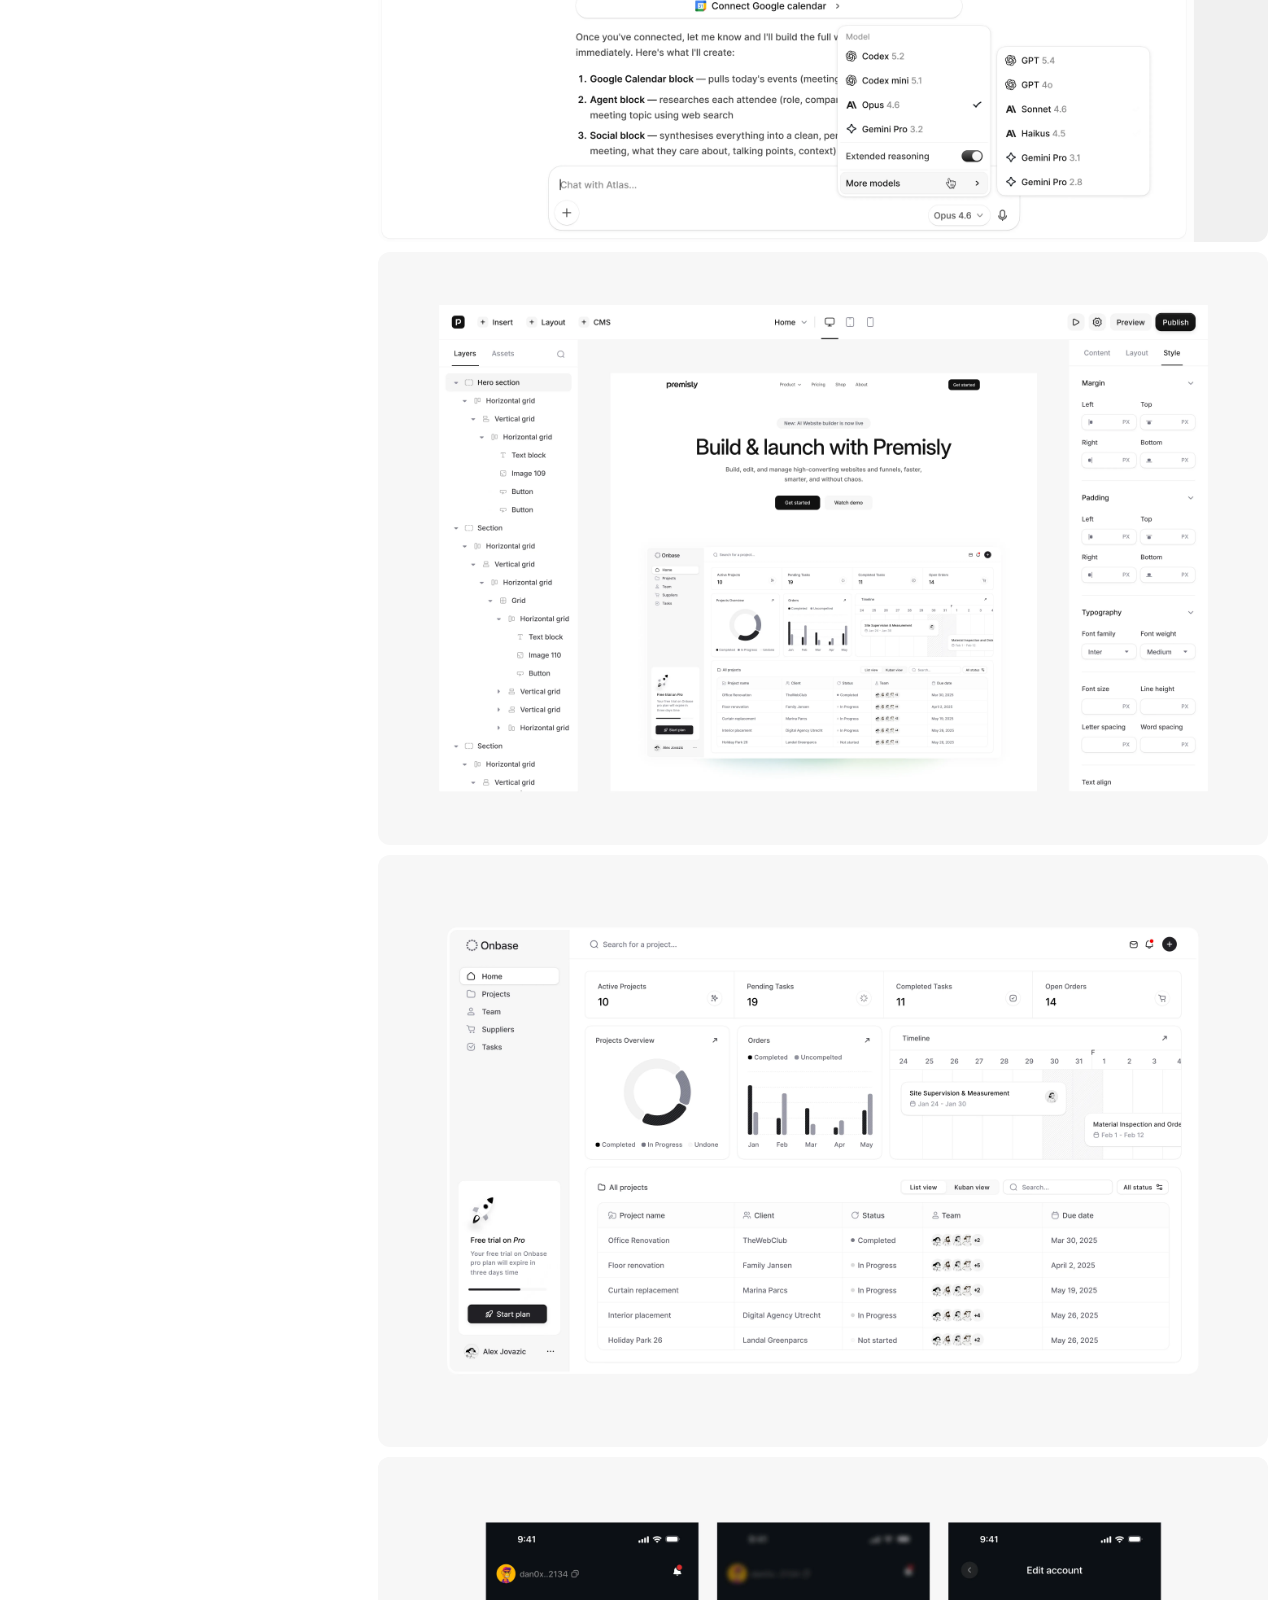
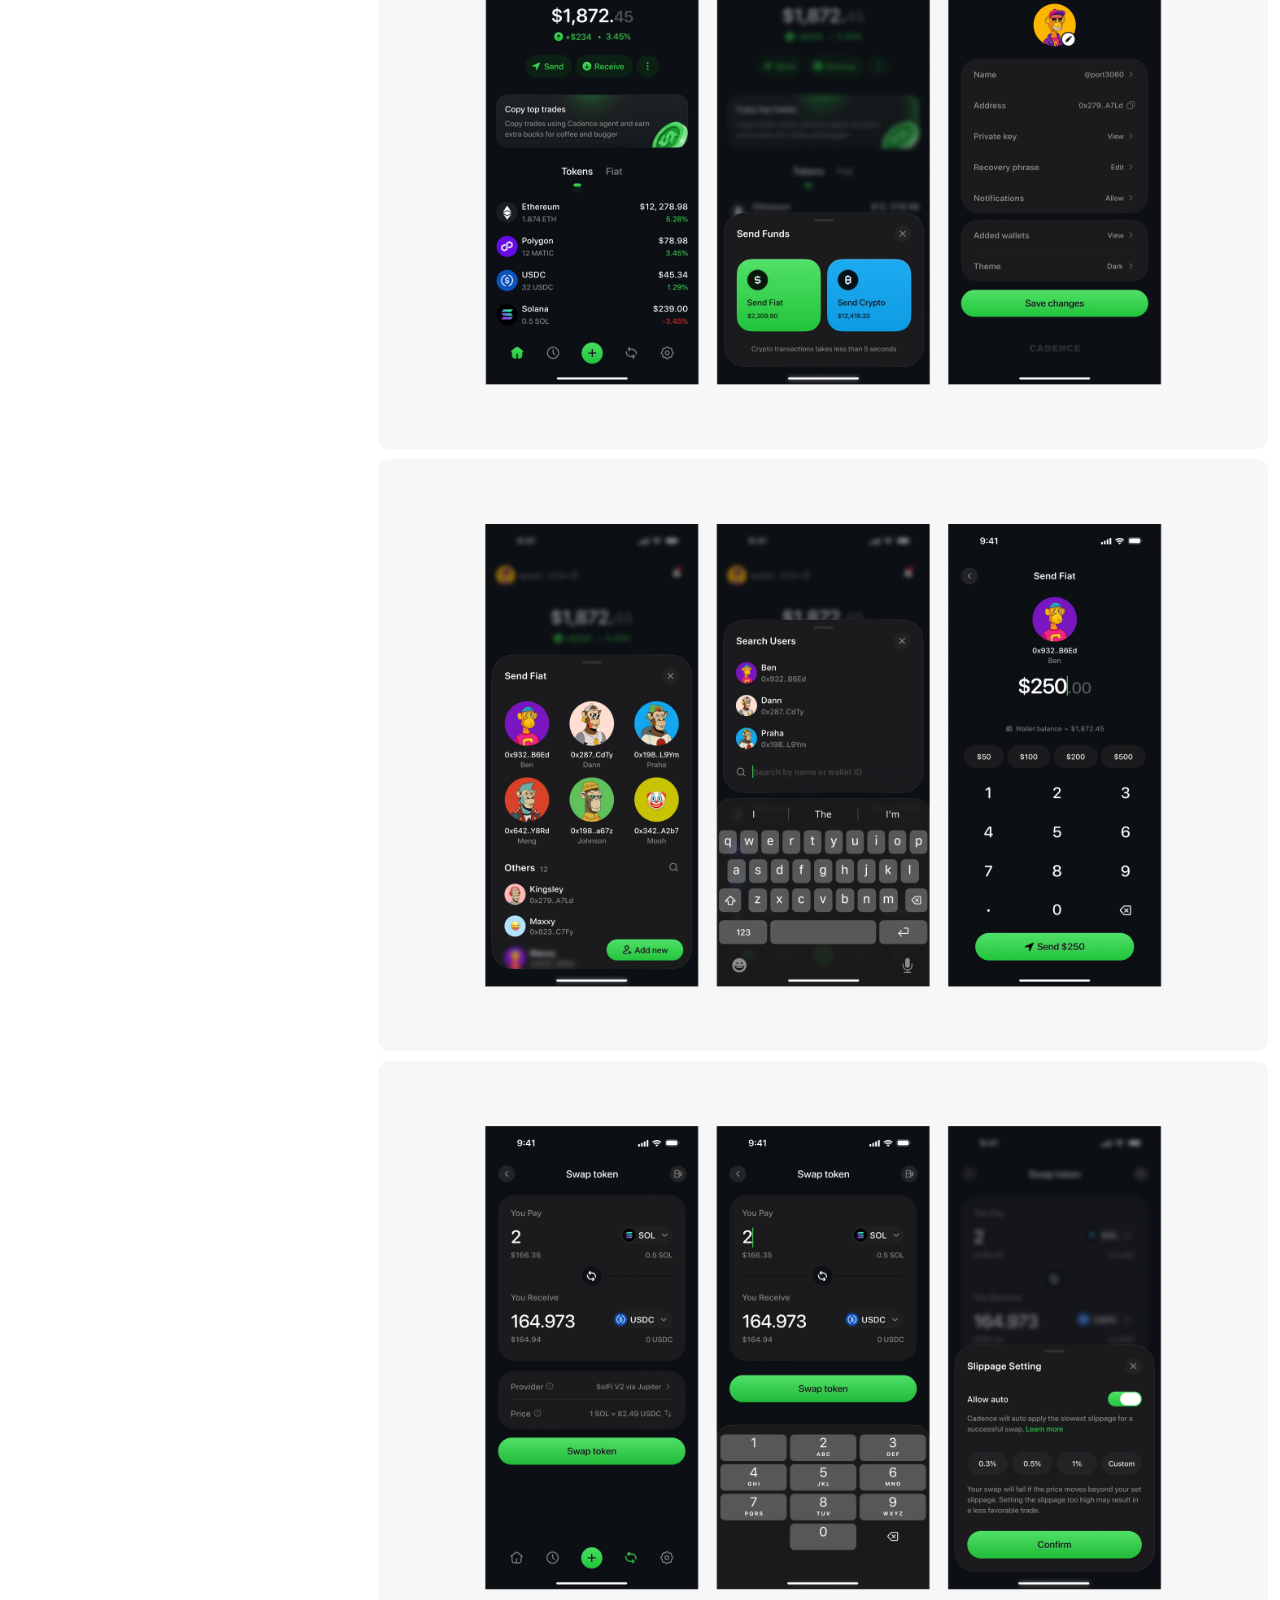
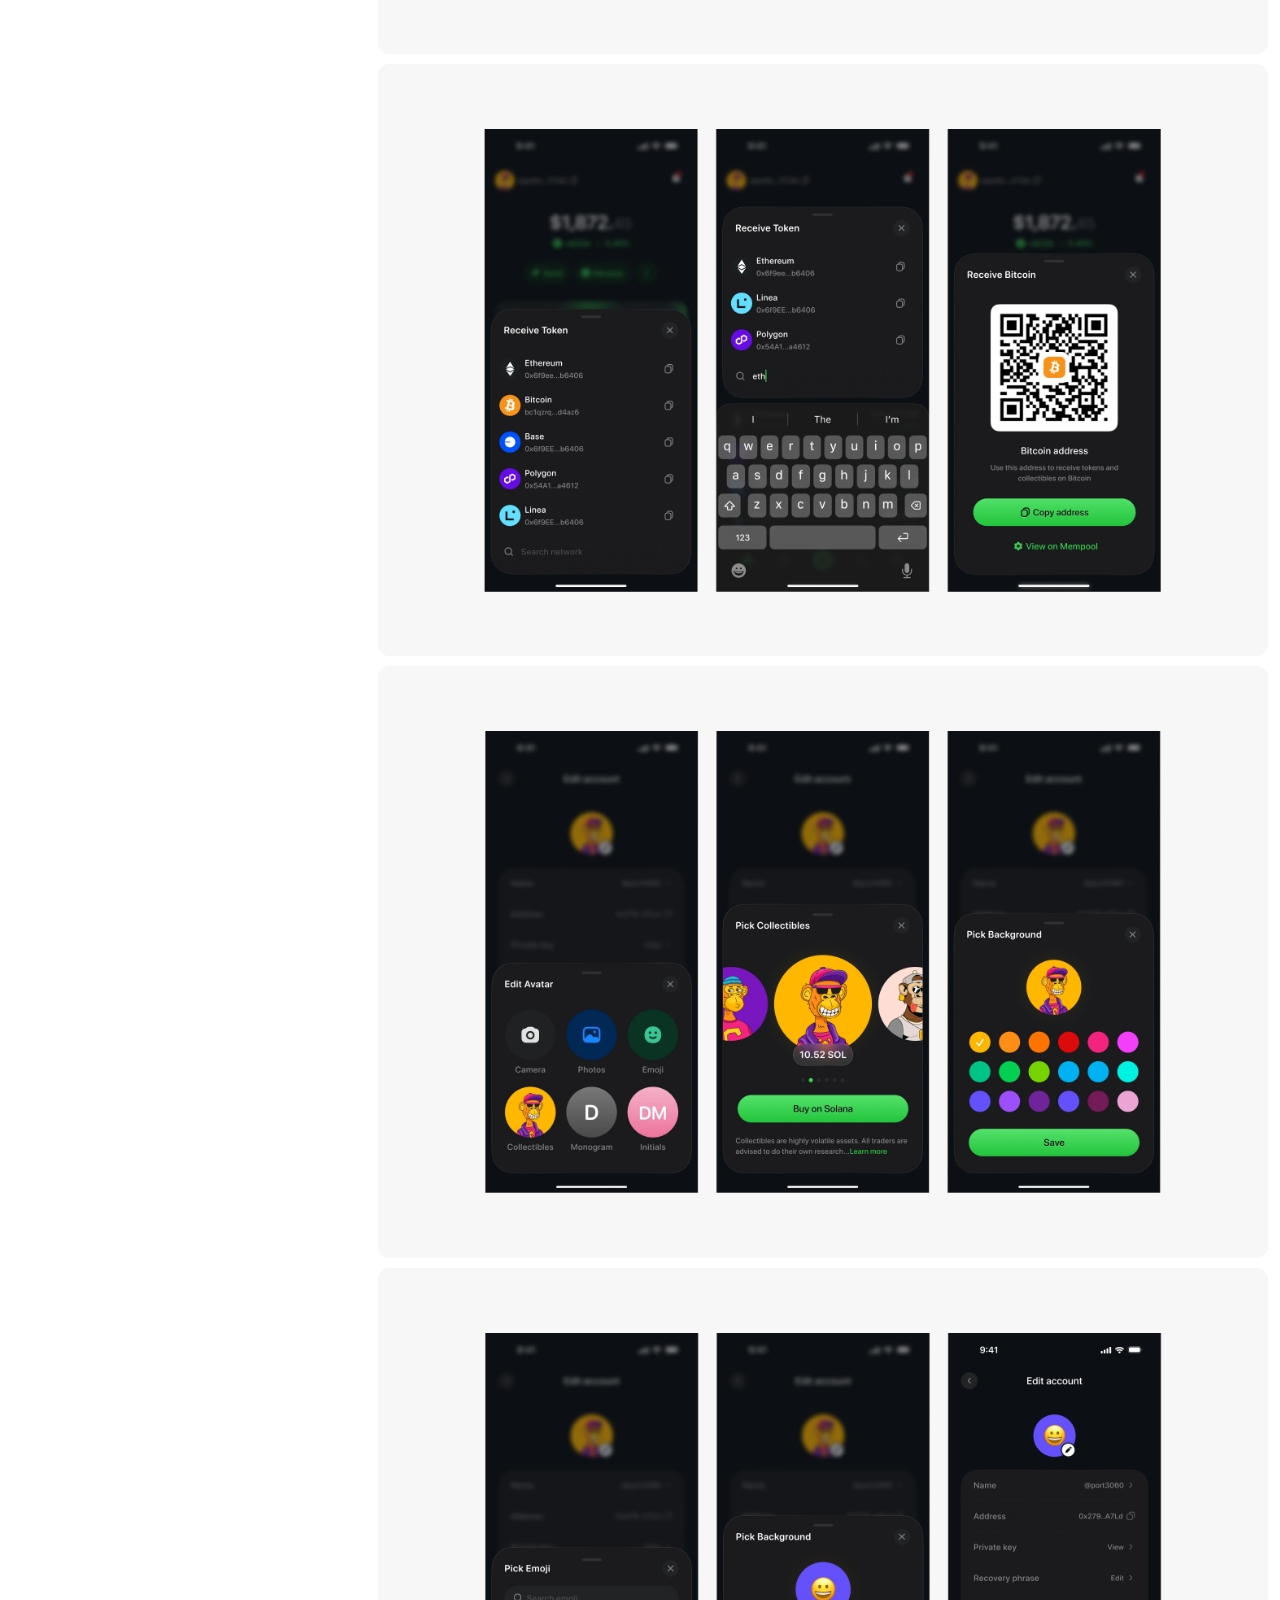
==== commit 85bdaef0: "Update subtitle for Shapes Lab" ====
--- a/index.html
+++ b/index.html
@@ -28,7 +28,7 @@
       <div class="sidebar-content">
         <div class="hero">
           <h1 class="logo-text animate-1">Shapes Lab</h1>
-          <h2 class="subtitle animate-2">Independent product design studio</h2>
+          <h2 class="subtitle animate-2">Design & Code for AI startups</h2>
           <p class="description animate-3">
             Shapes Lab partners with founders to create high converting, purpose driven digital experiences that drive growth.
           </p>
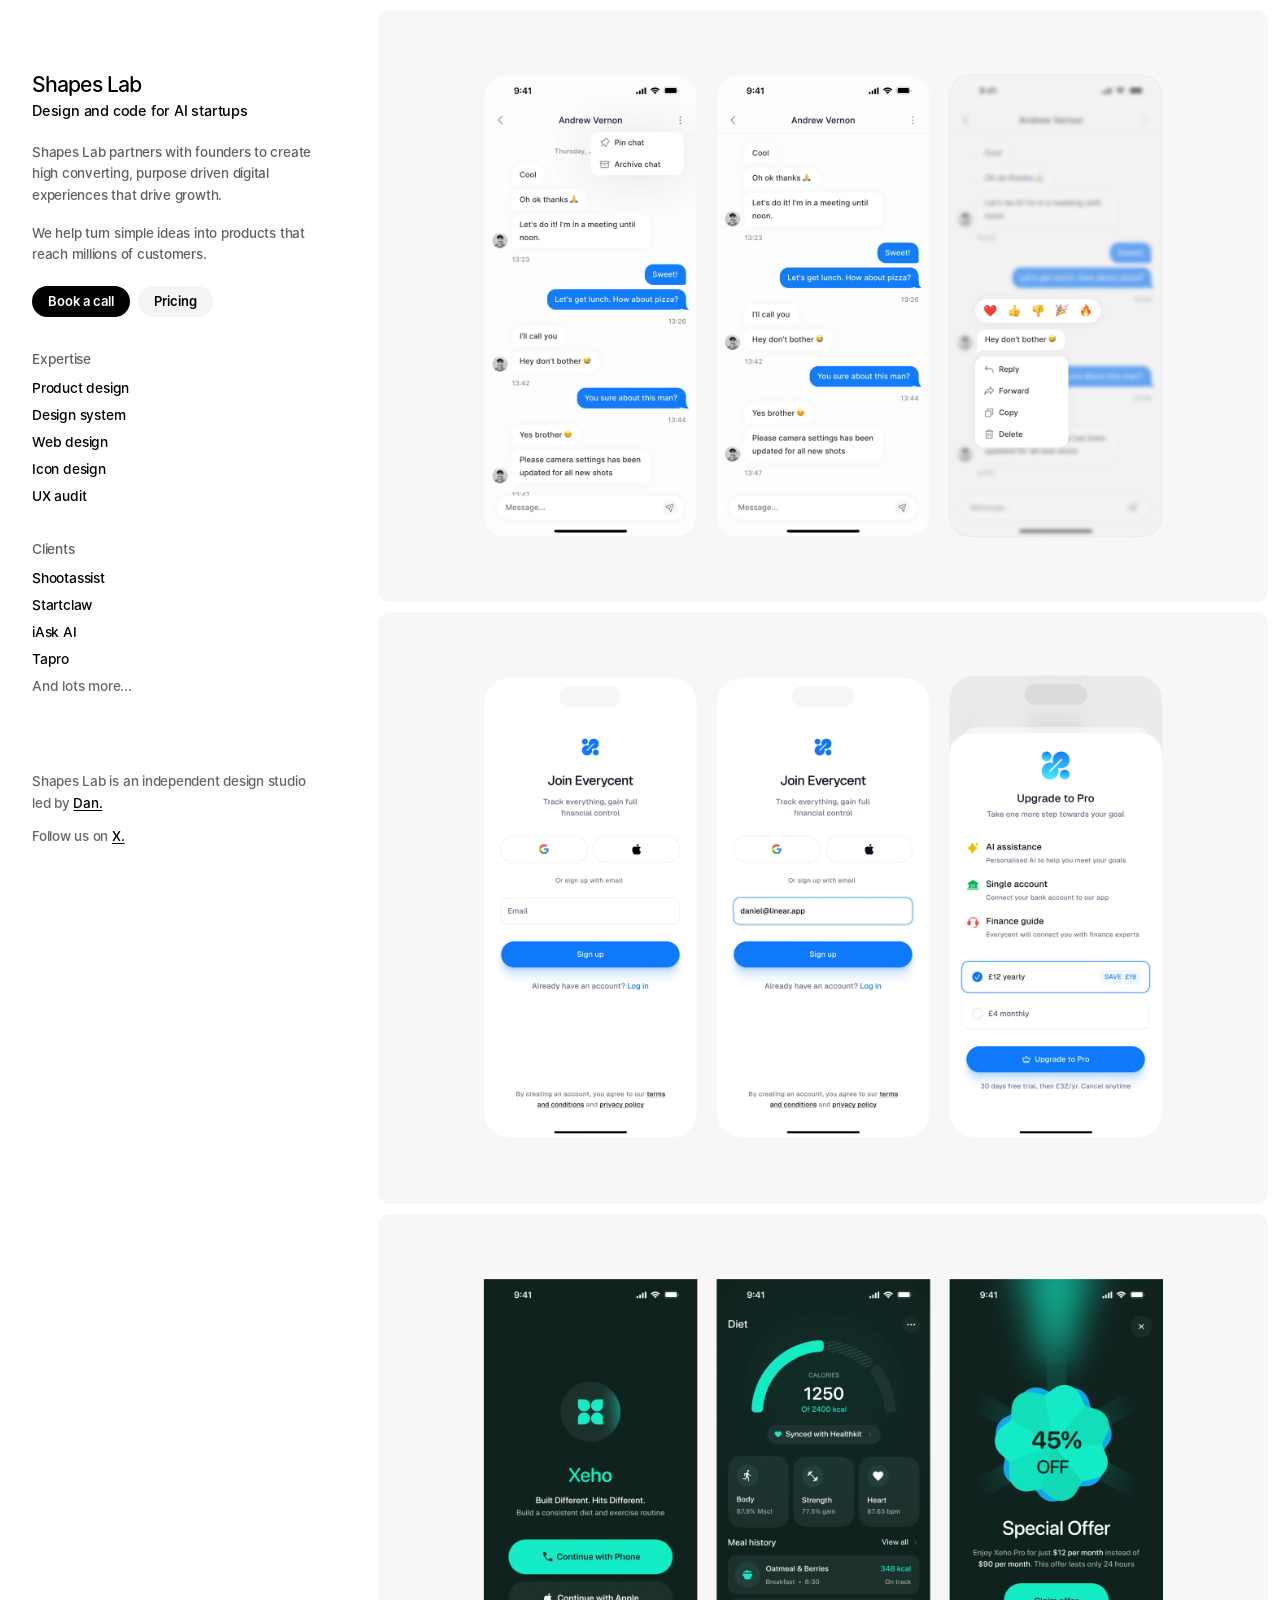
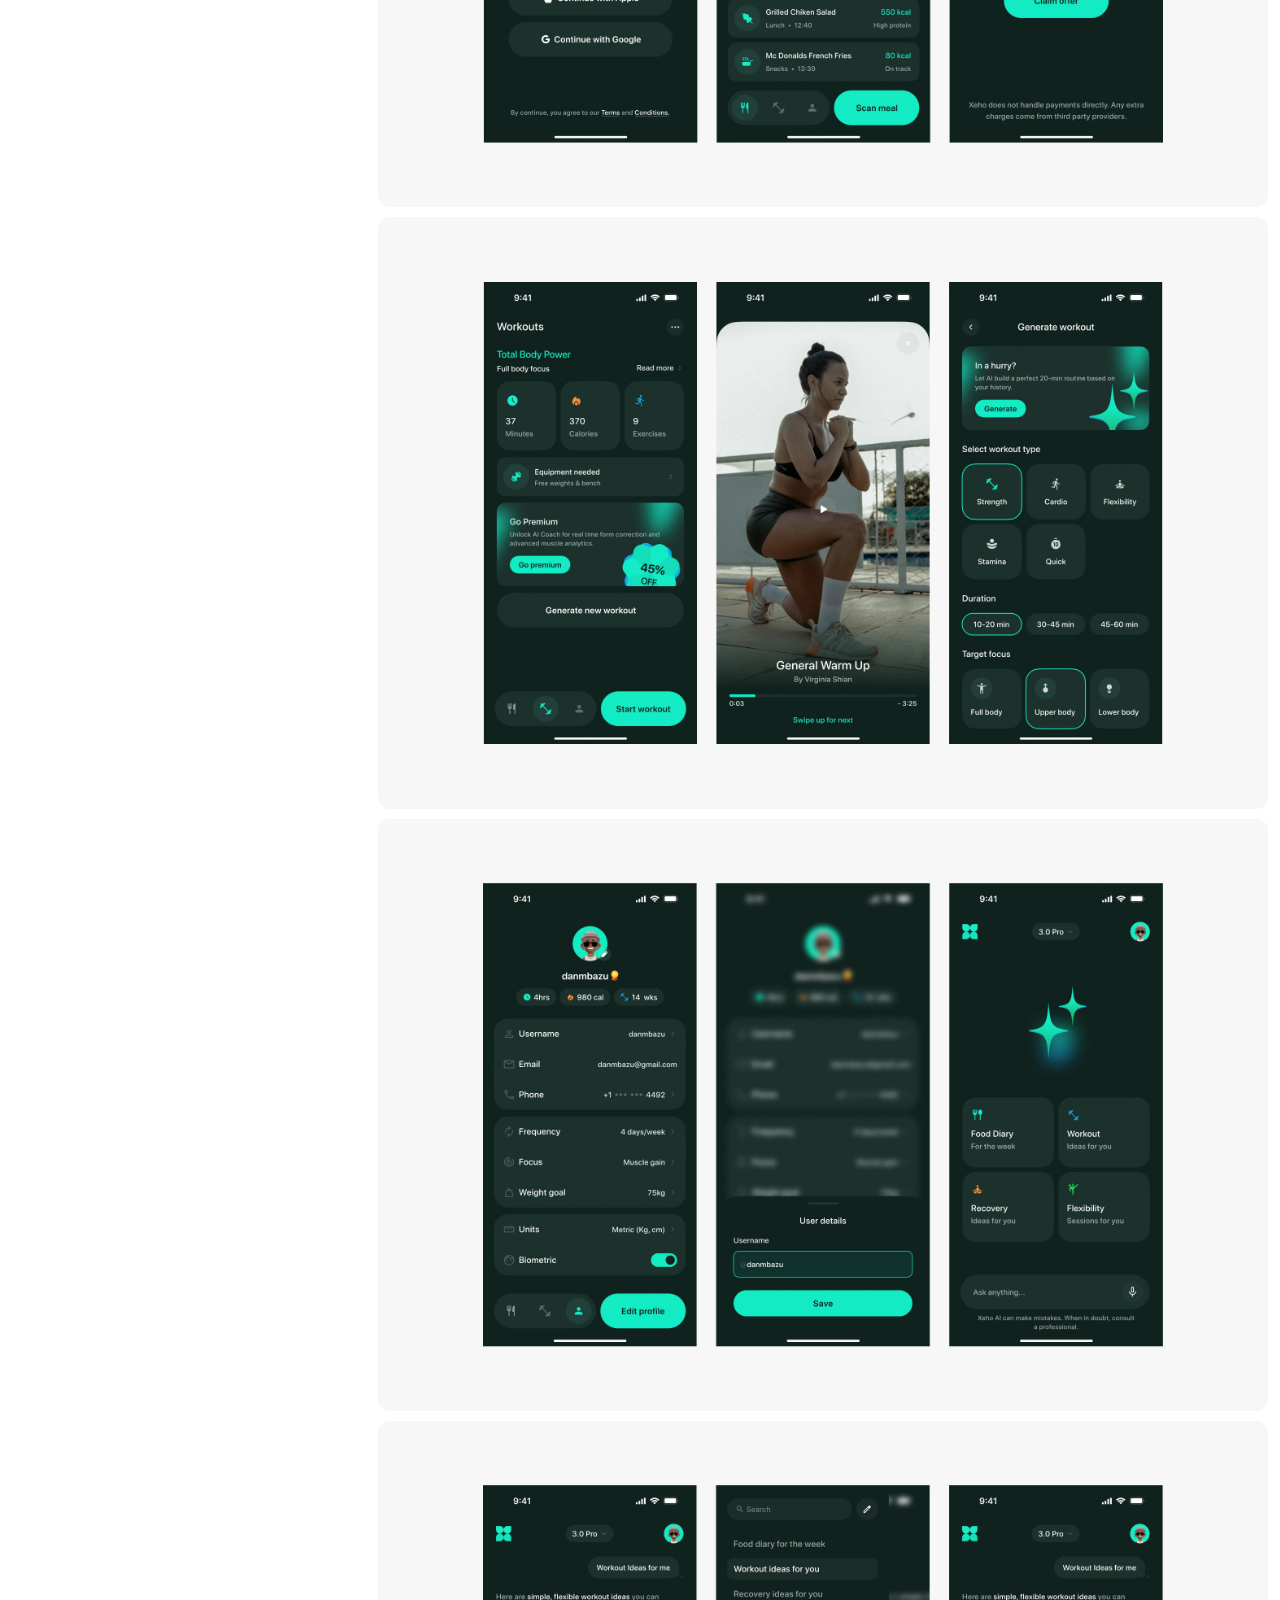
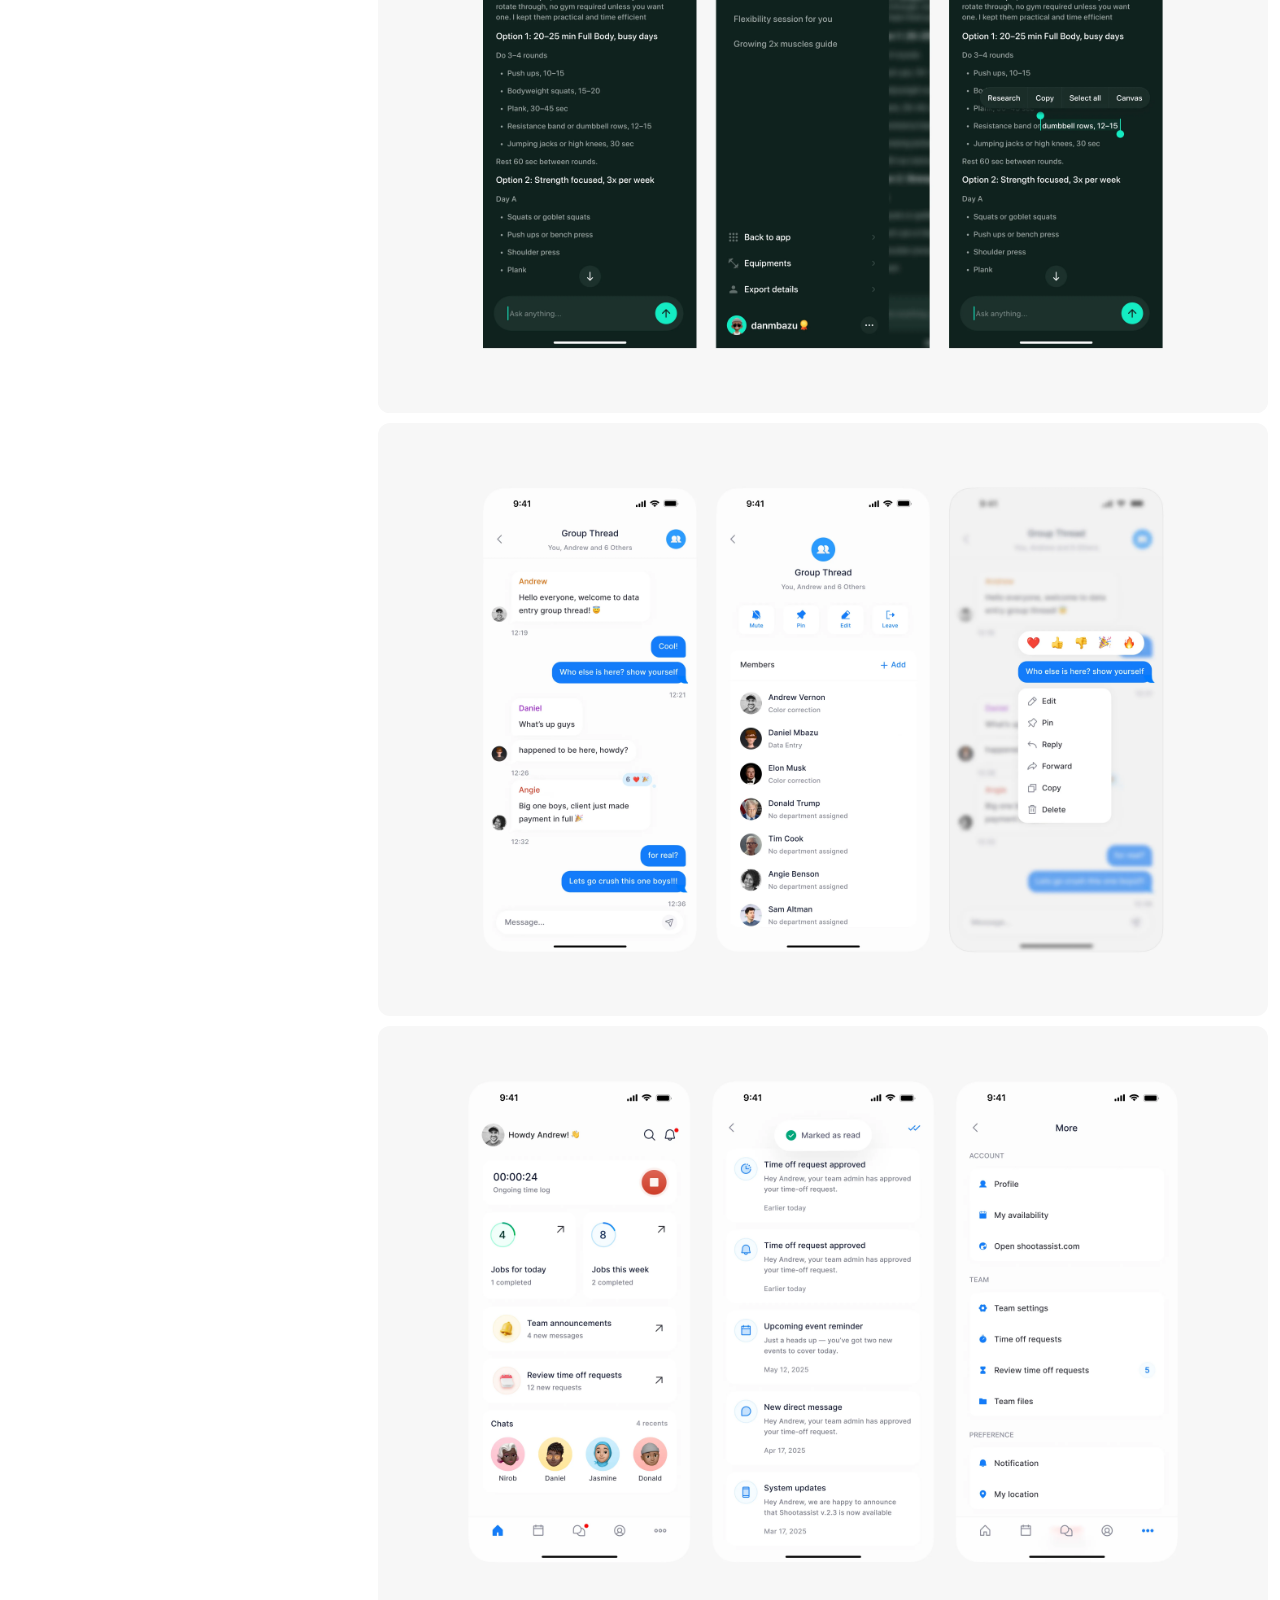
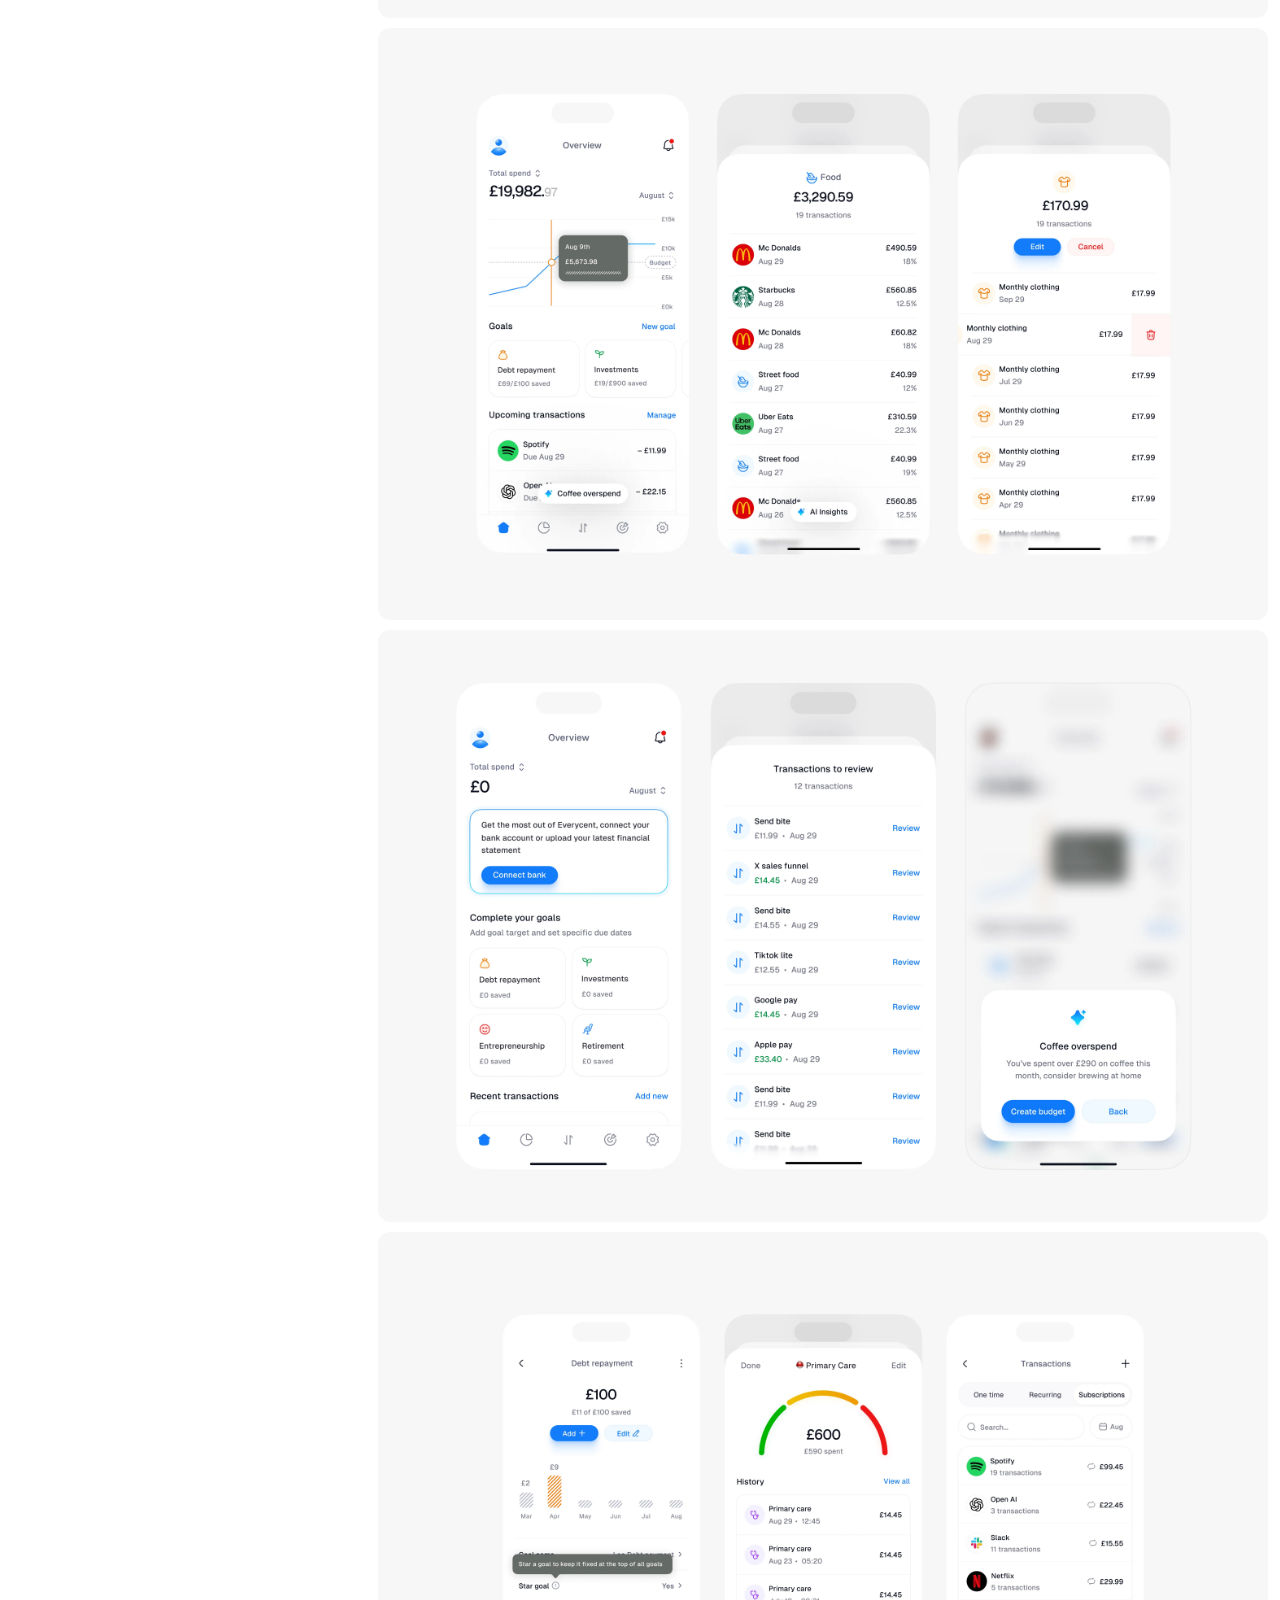
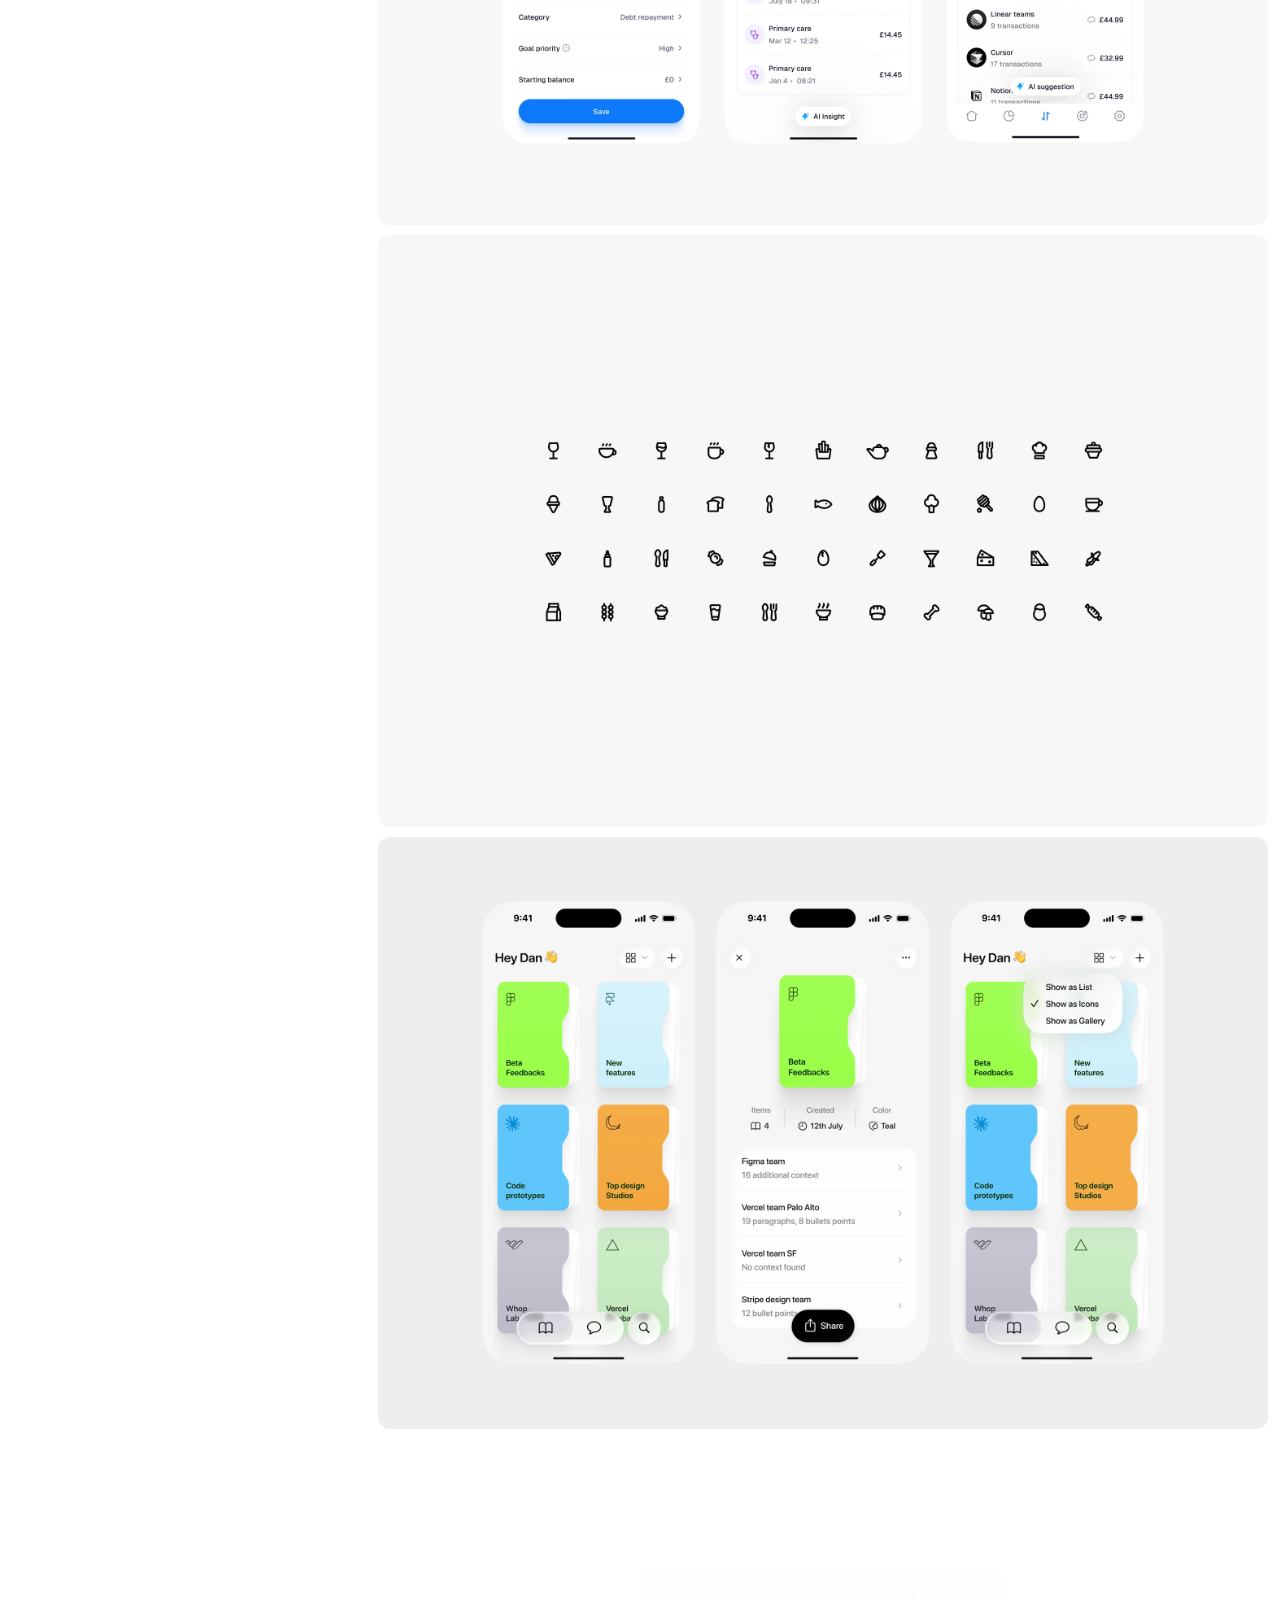
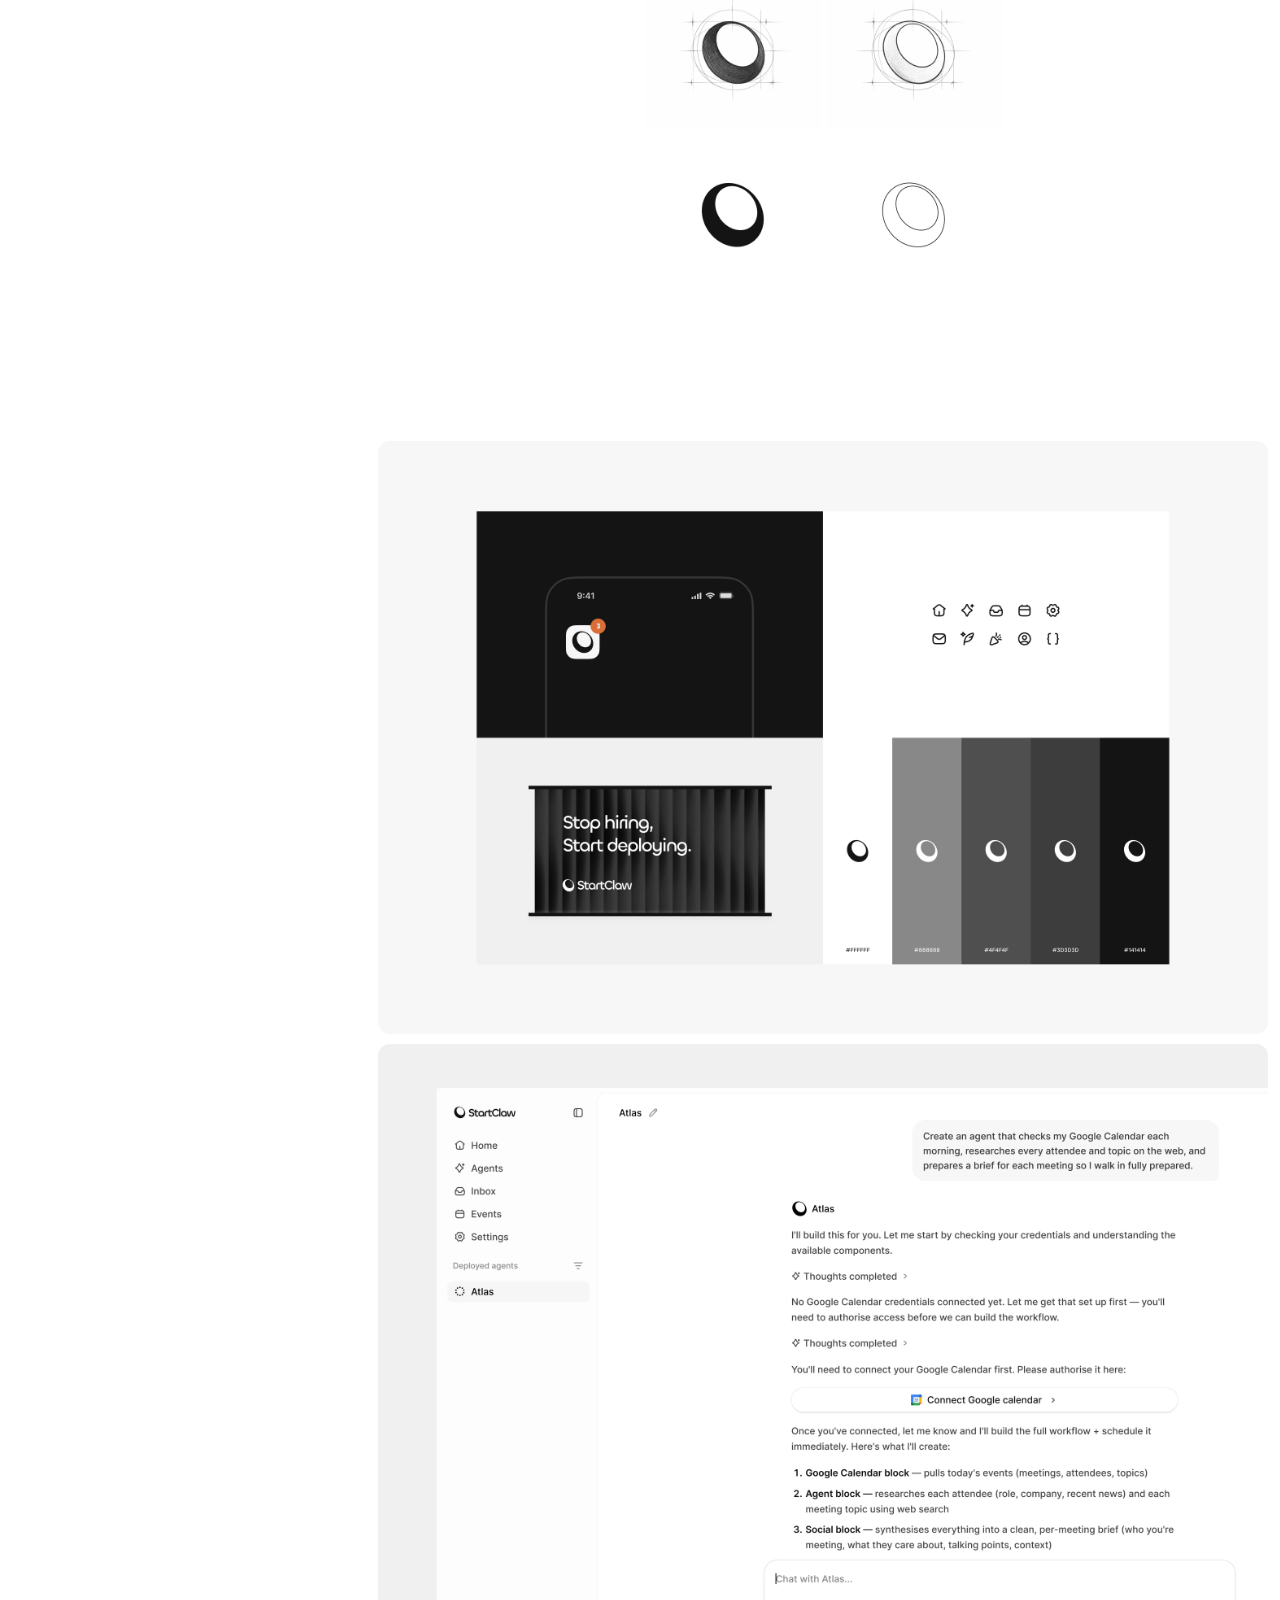
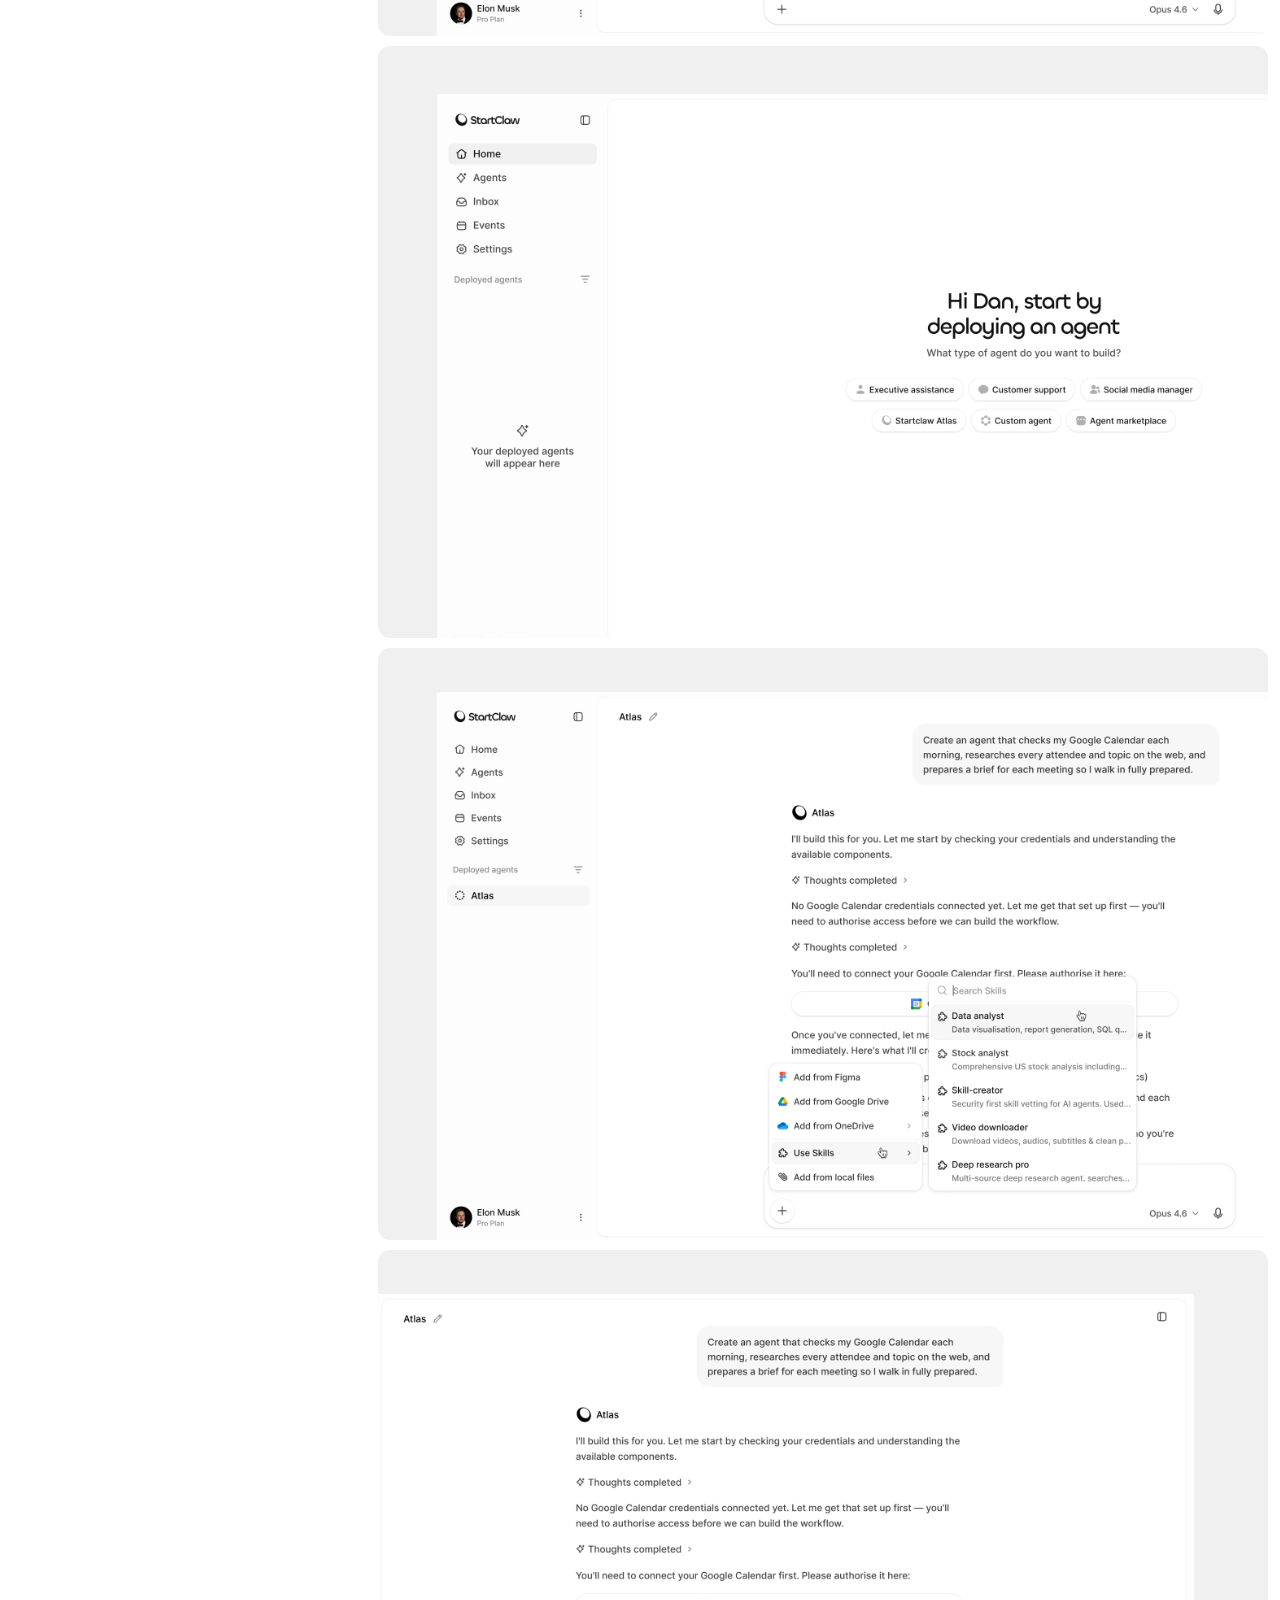
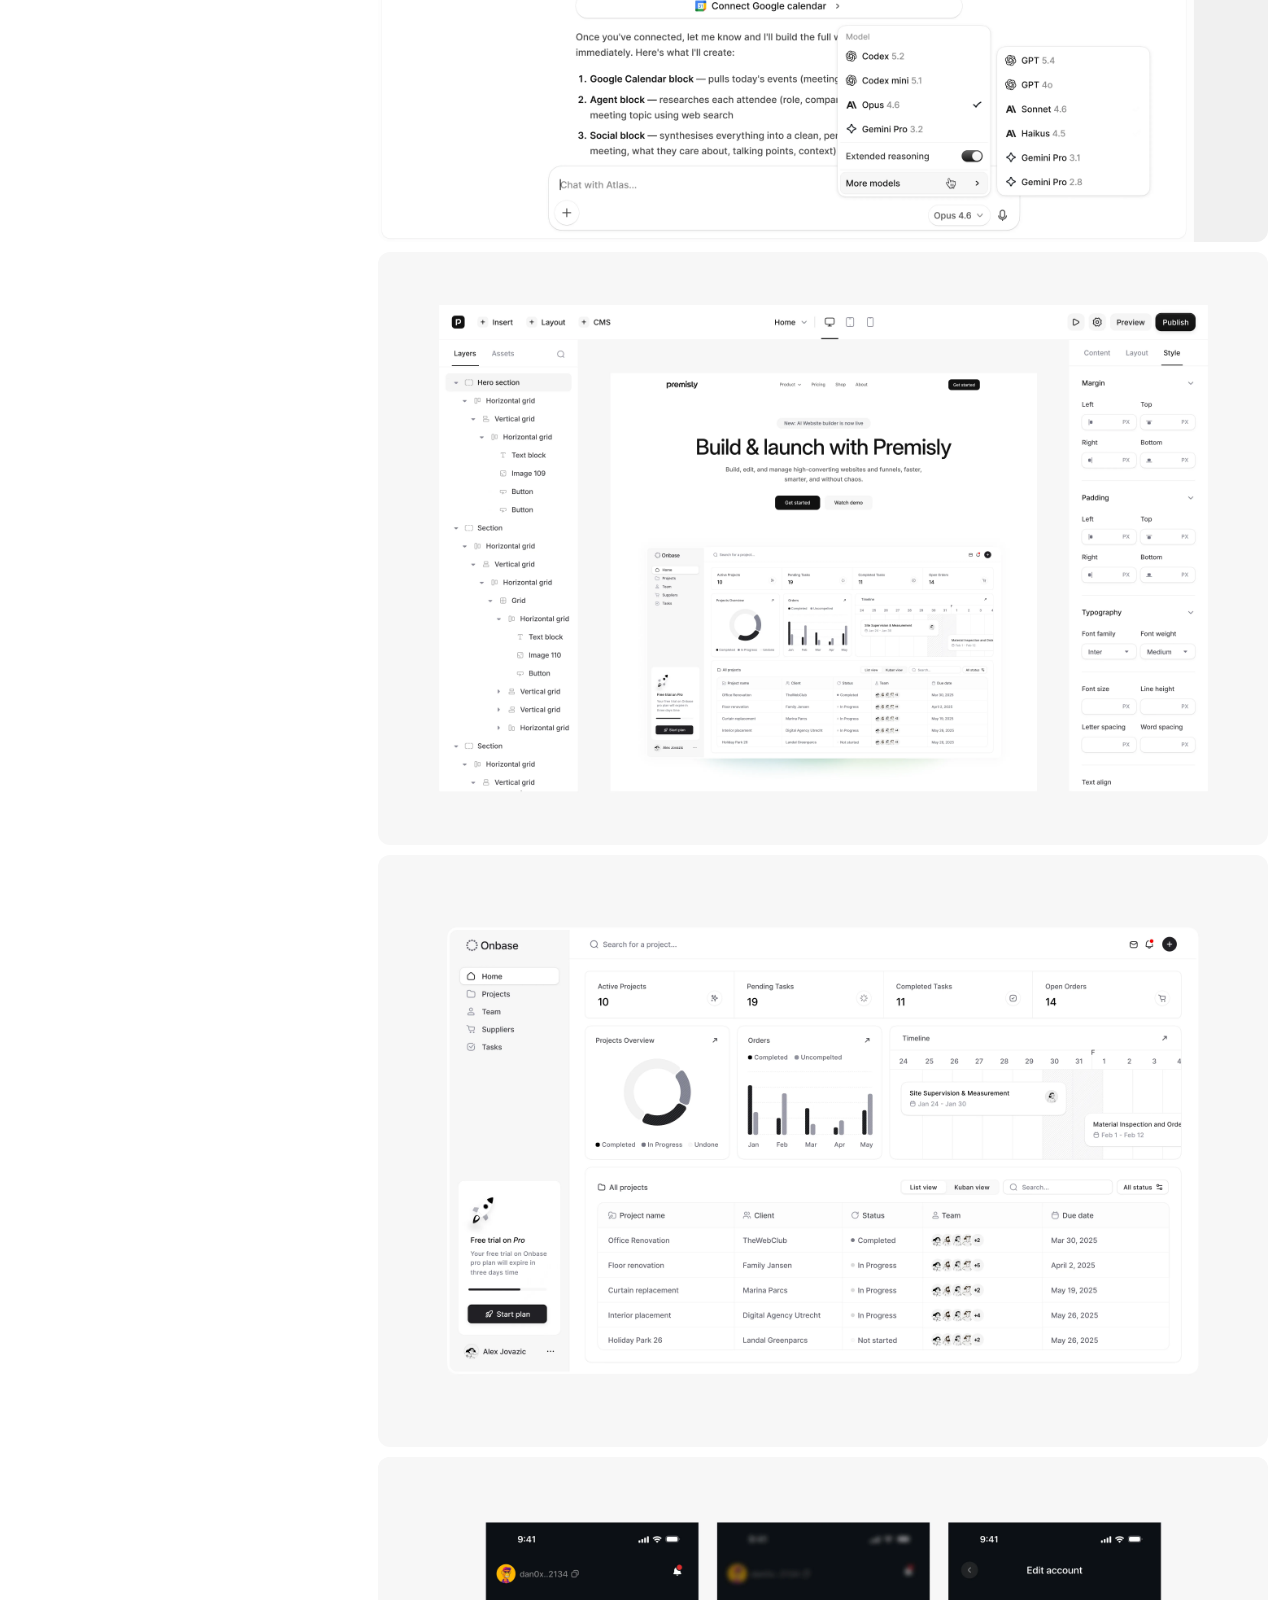
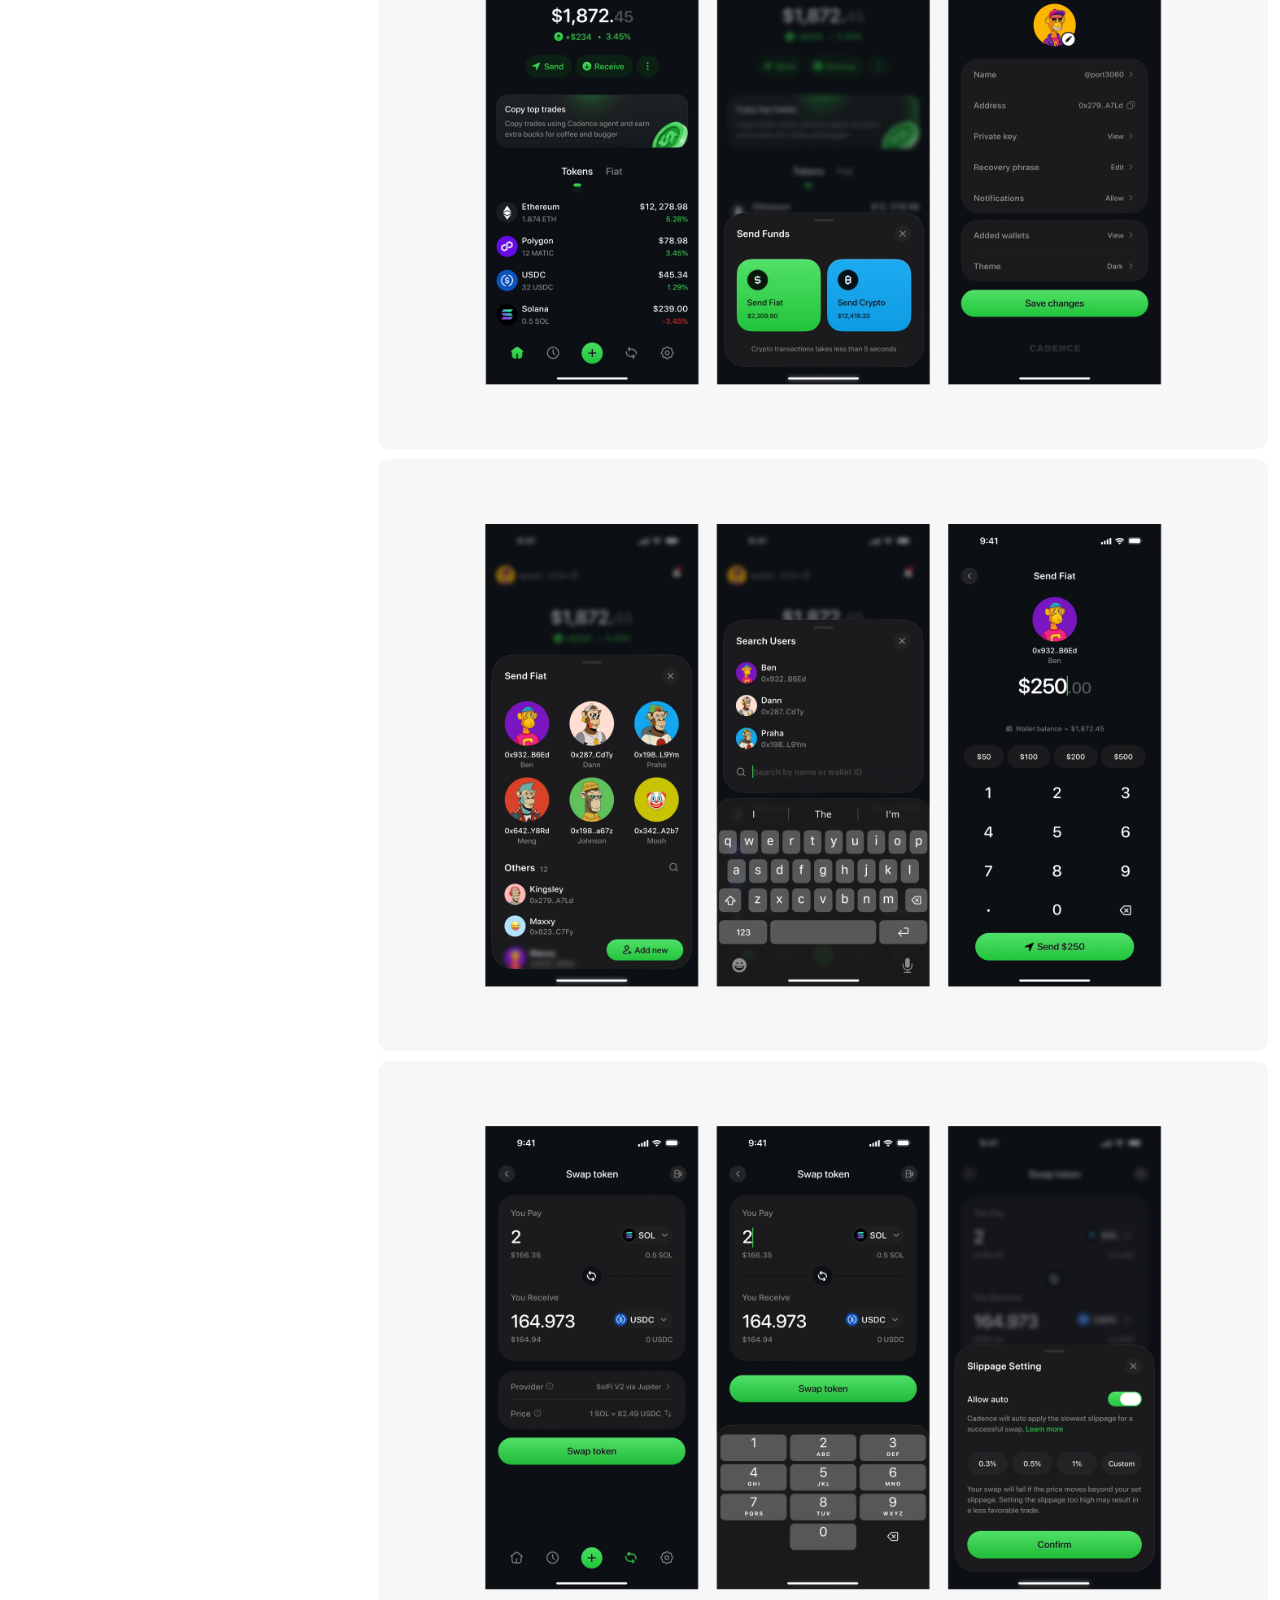
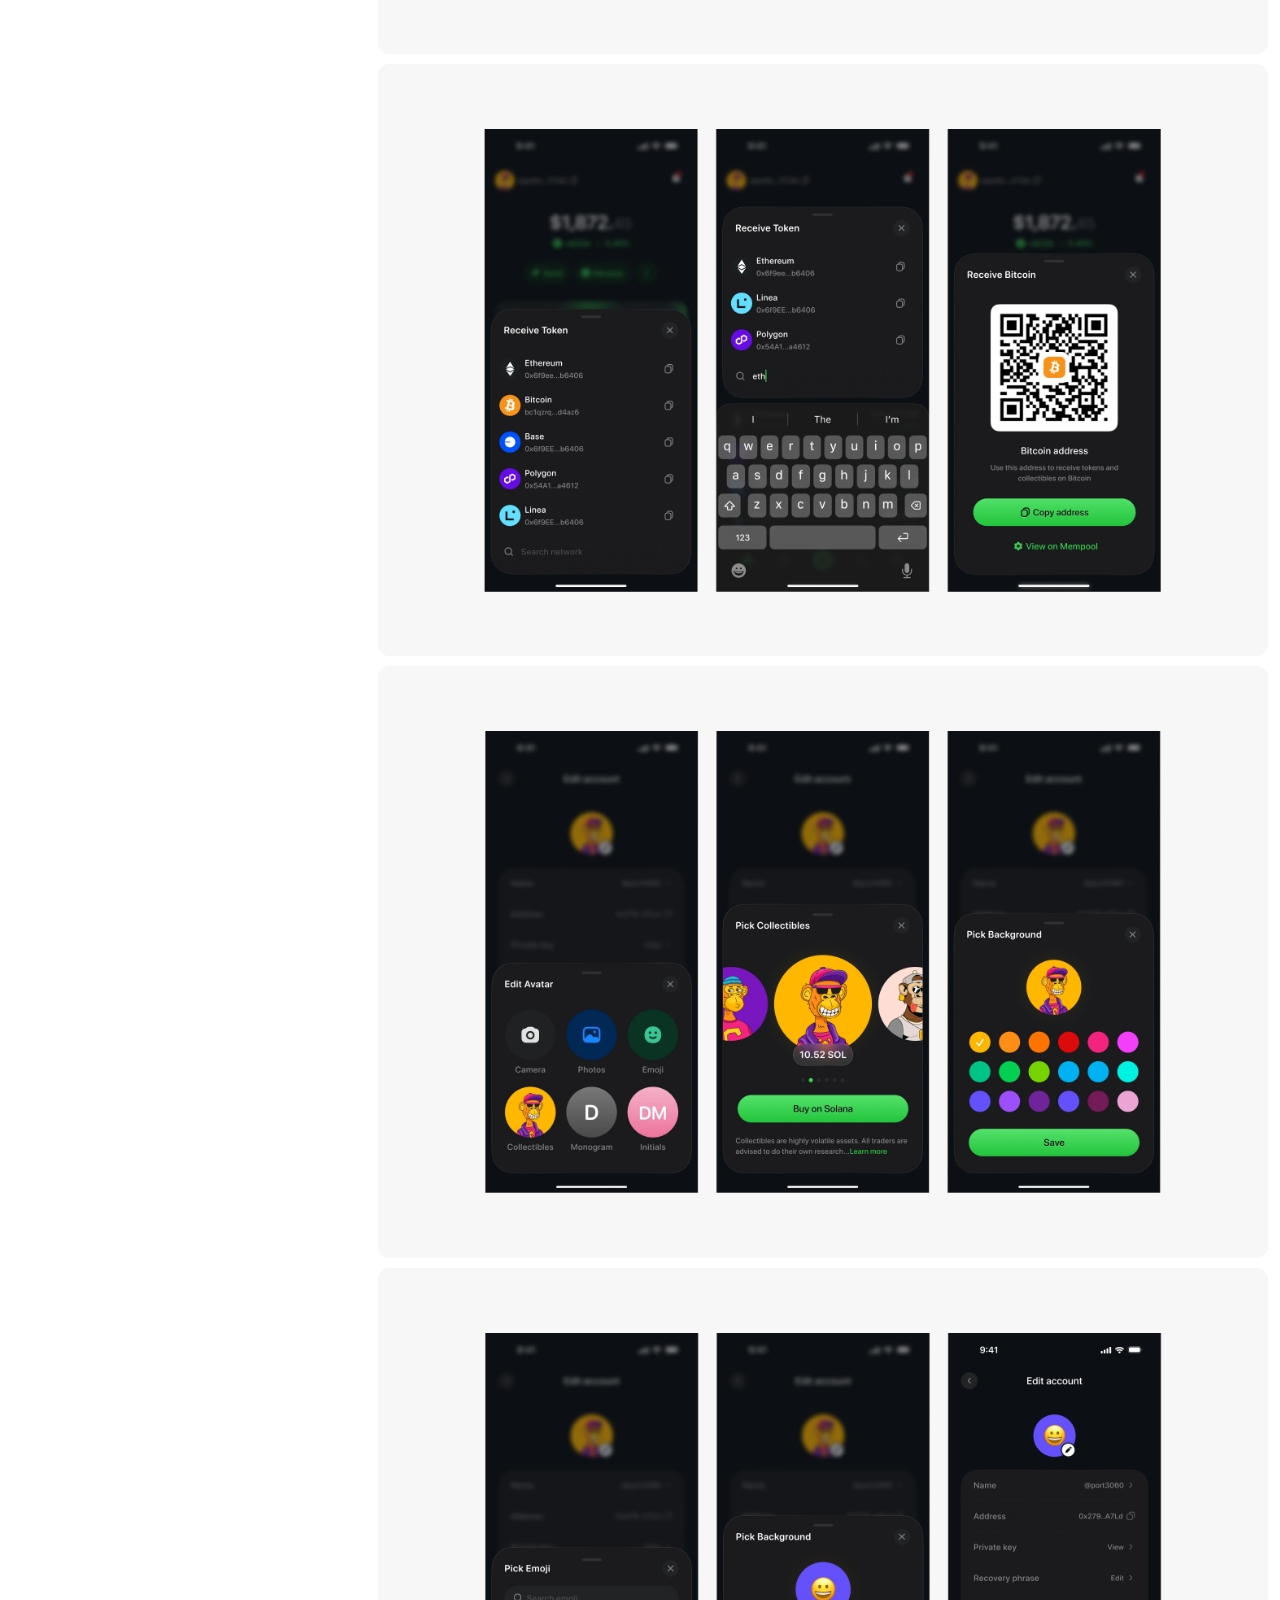
==== commit 527f02dd: "Update subtitle and client name in index.html" ====
--- a/index.html
+++ b/index.html
@@ -28,7 +28,7 @@
       <div class="sidebar-content">
         <div class="hero">
           <h1 class="logo-text animate-1">Shapes Lab</h1>
-          <h2 class="subtitle animate-2">Design & Code for AI startups</h2>
+          <h2 class="subtitle animate-2">Design and code for AI startups</h2>
           <p class="description animate-3">
             Shapes Lab partners with founders to create high converting, purpose driven digital experiences that drive growth.
           </p>
@@ -57,7 +57,7 @@
           <ul class="tag-list">
             <li>Shootassist</li>
             <li>Startclaw</li>
-            <li>Premisly</li>
+            <li>iAsk AI</li>
             <li>Tapro</li>
             <li class="muted">And lots more...</li>
           </ul>
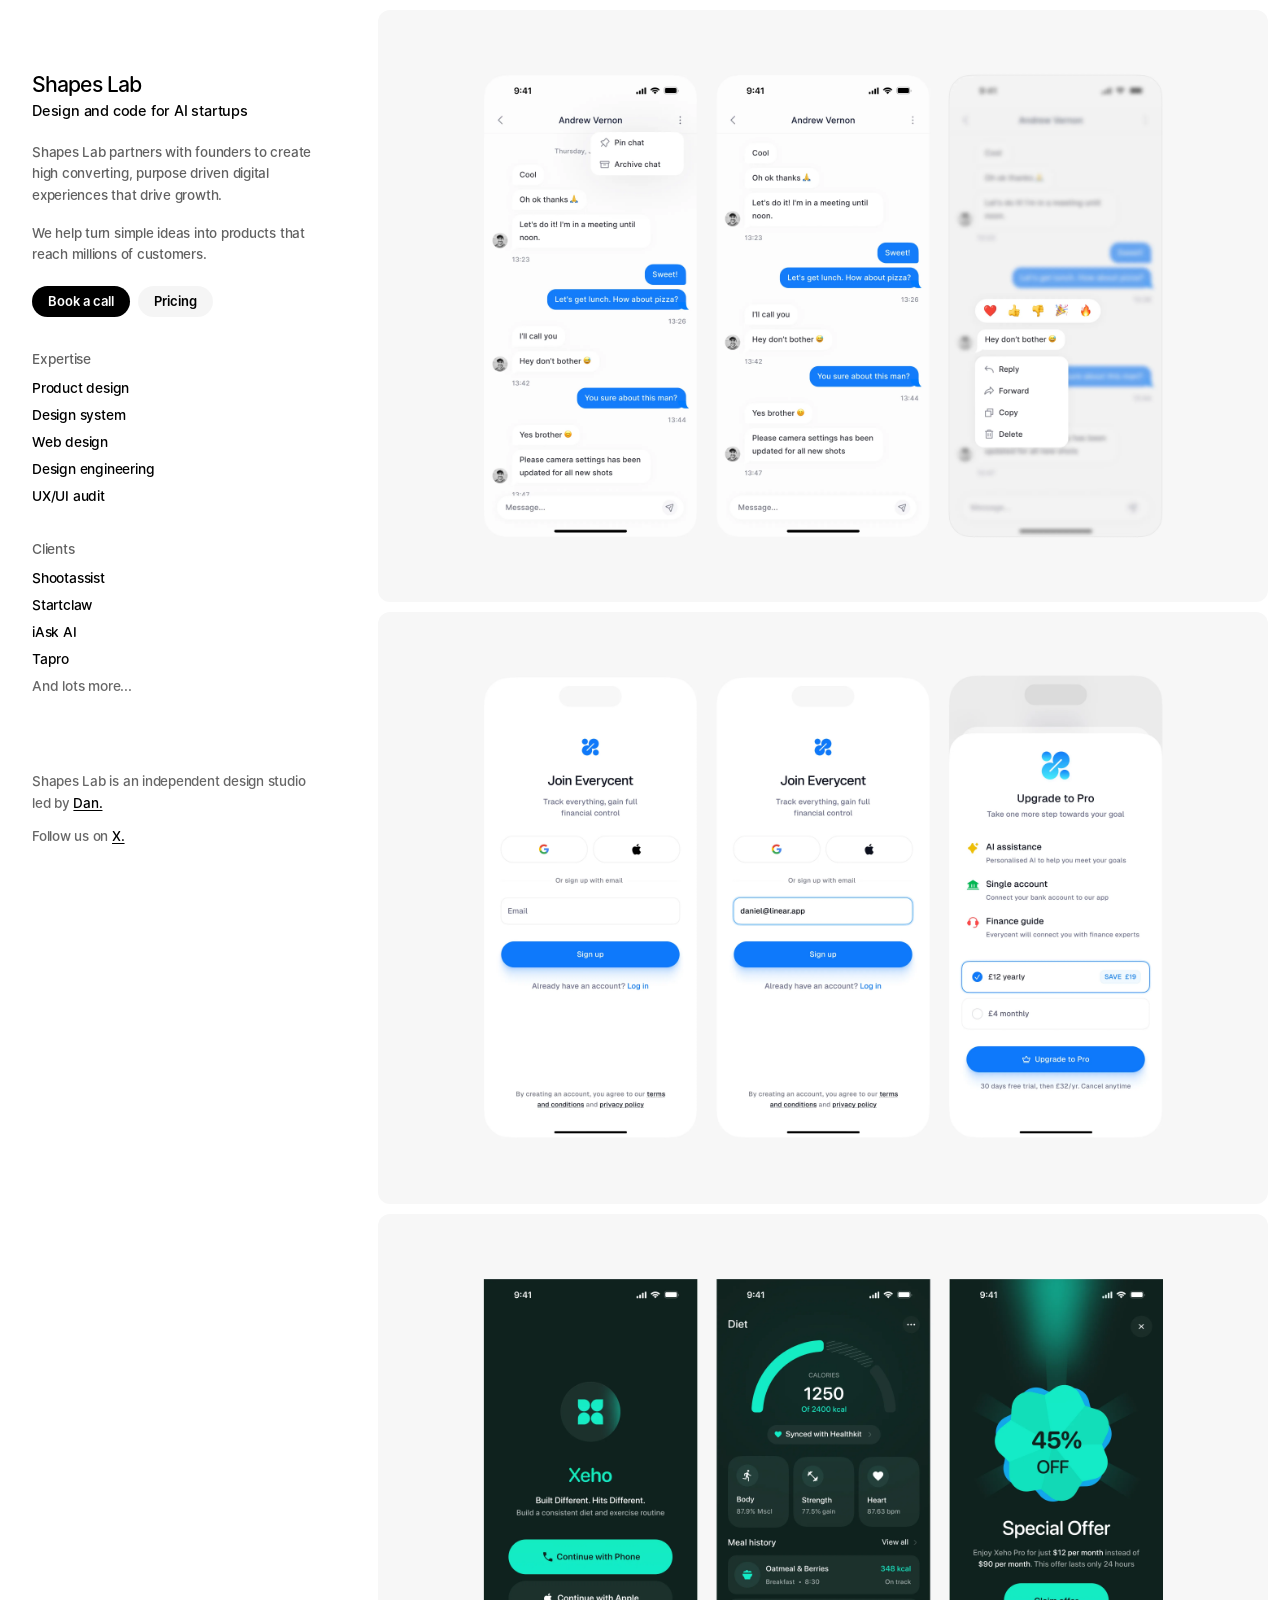
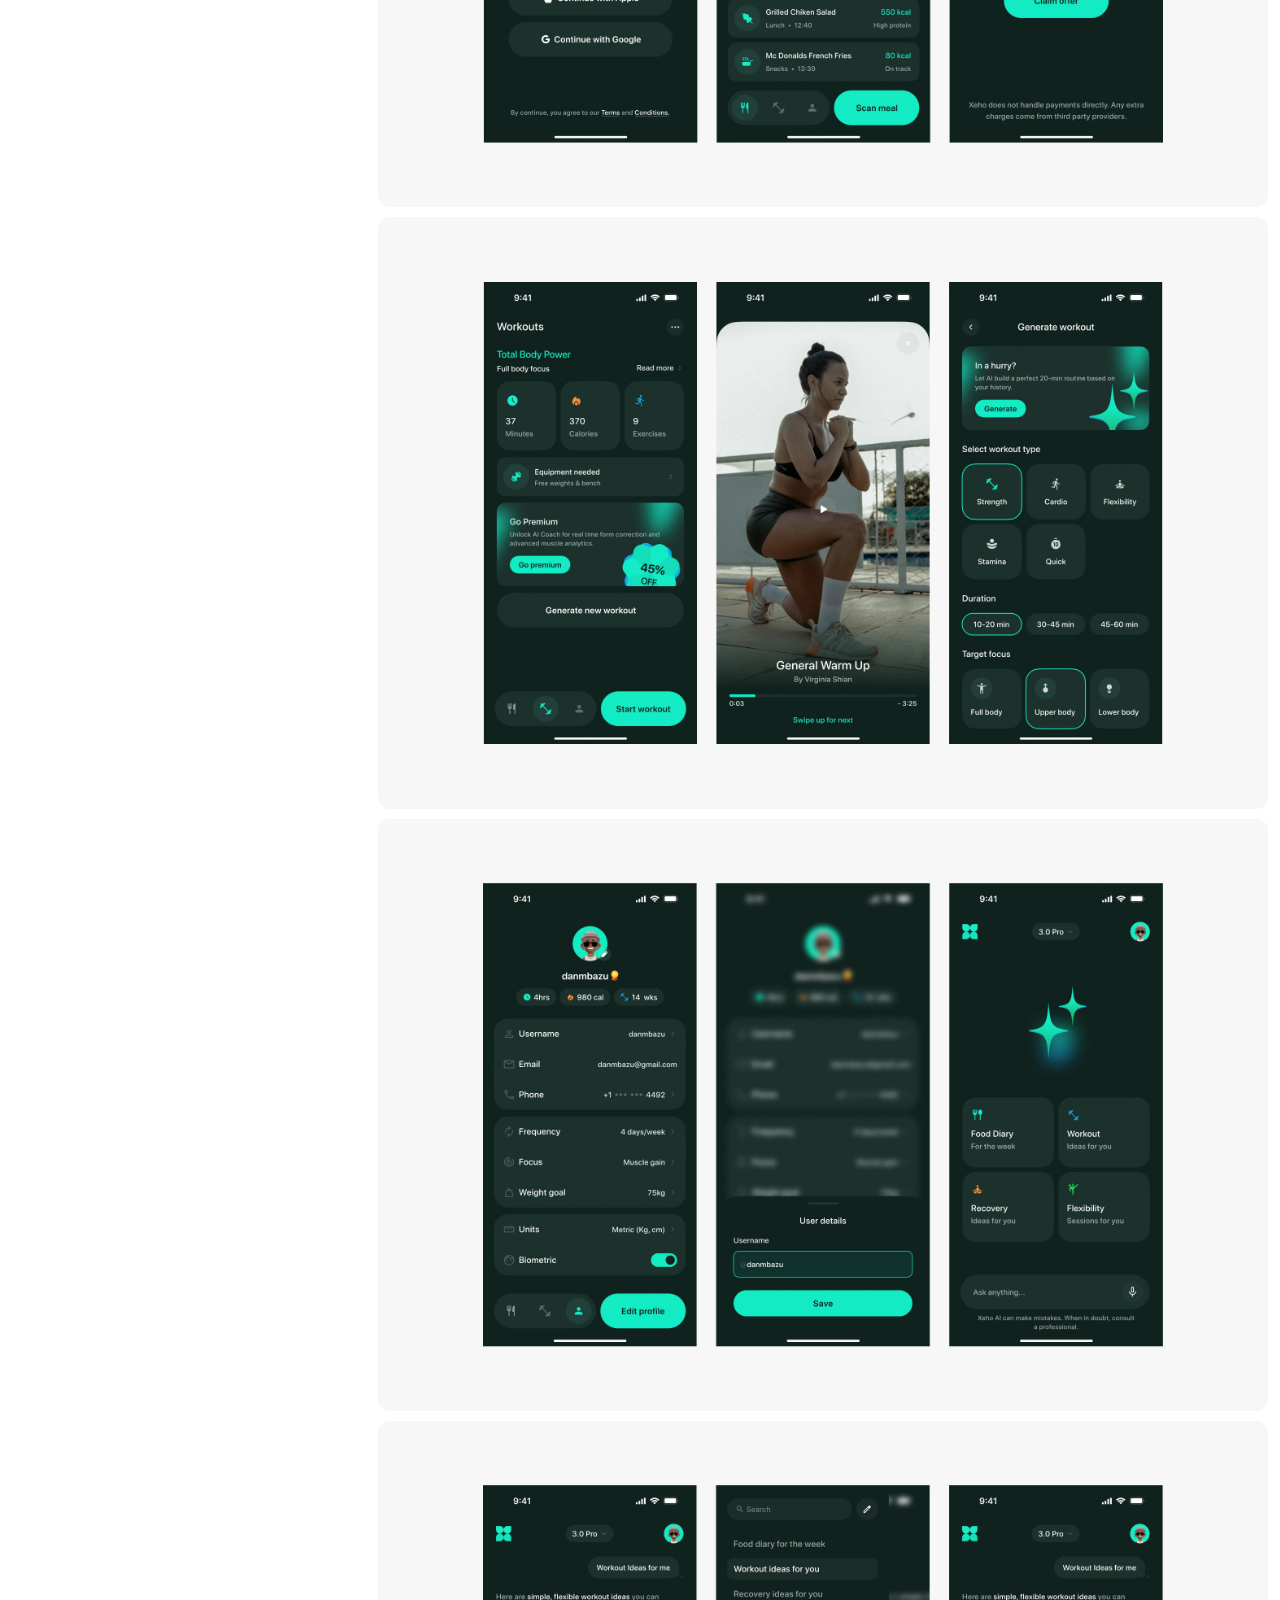
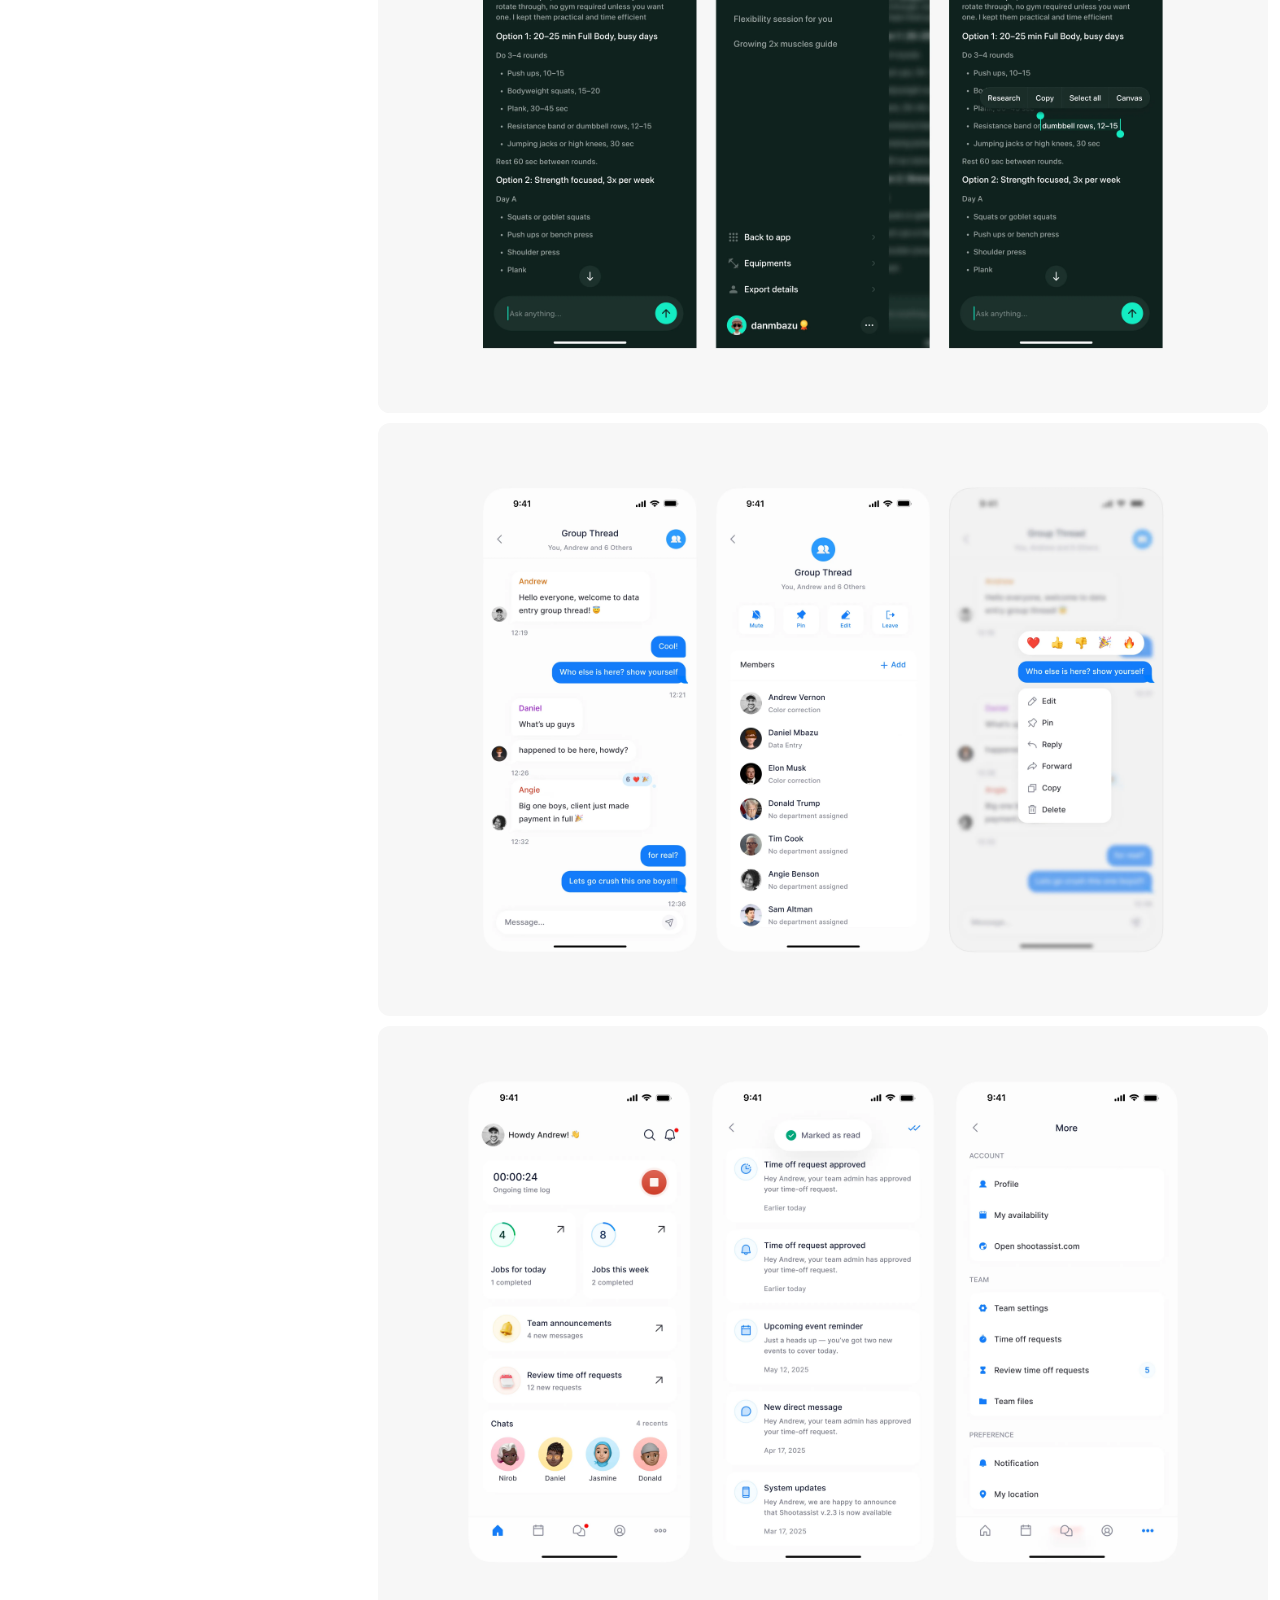
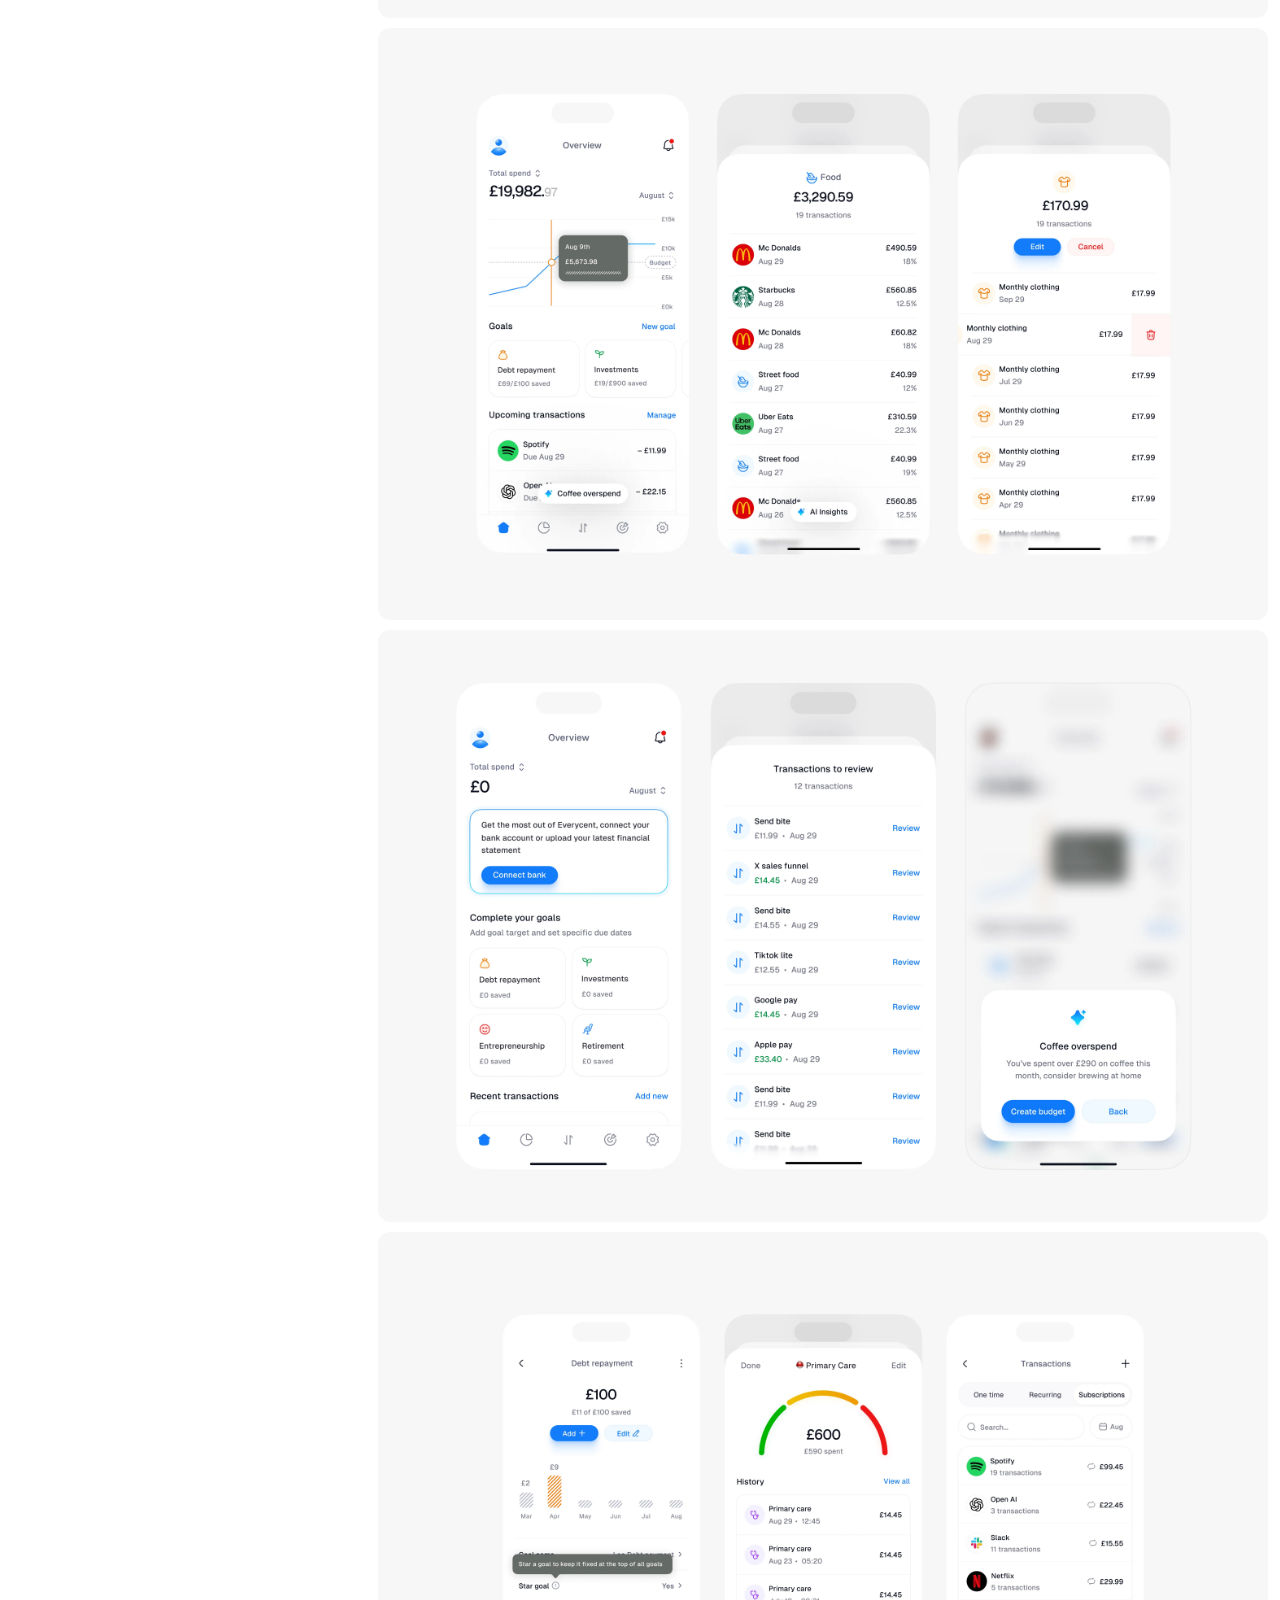
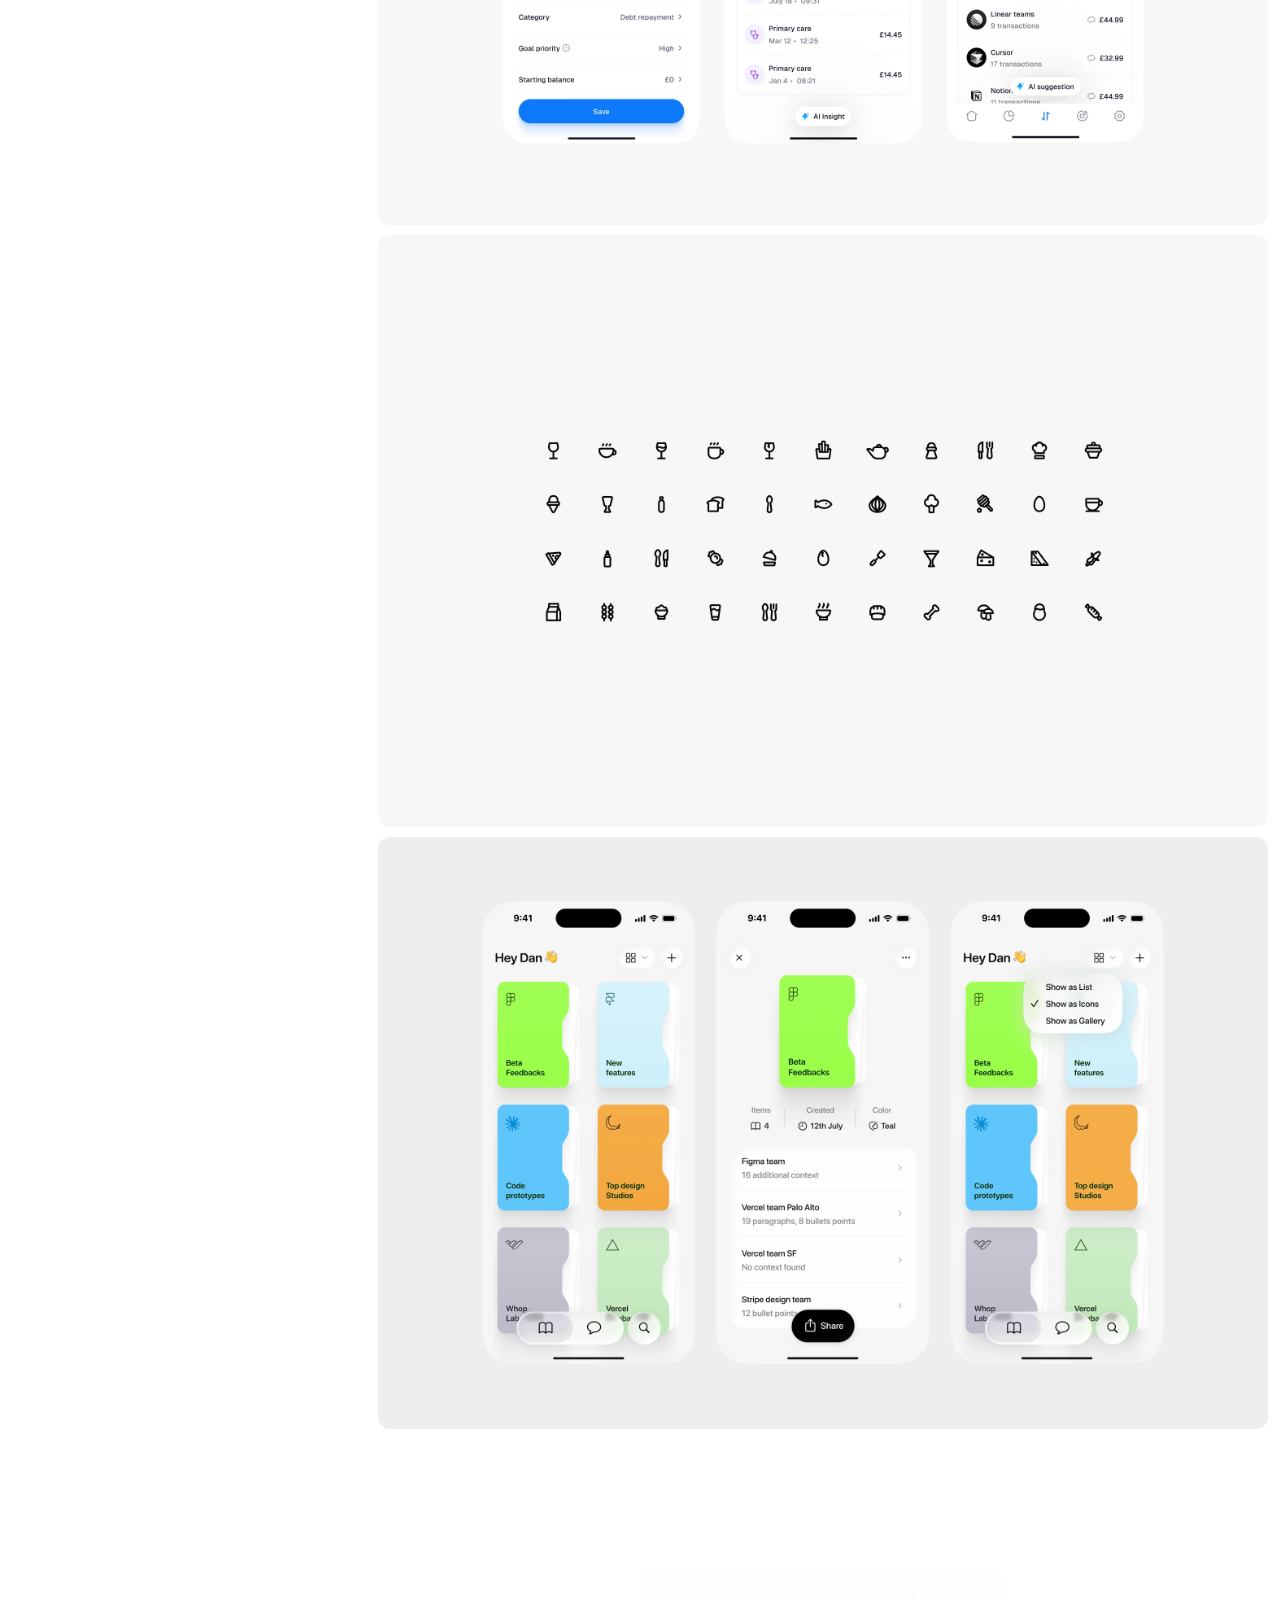
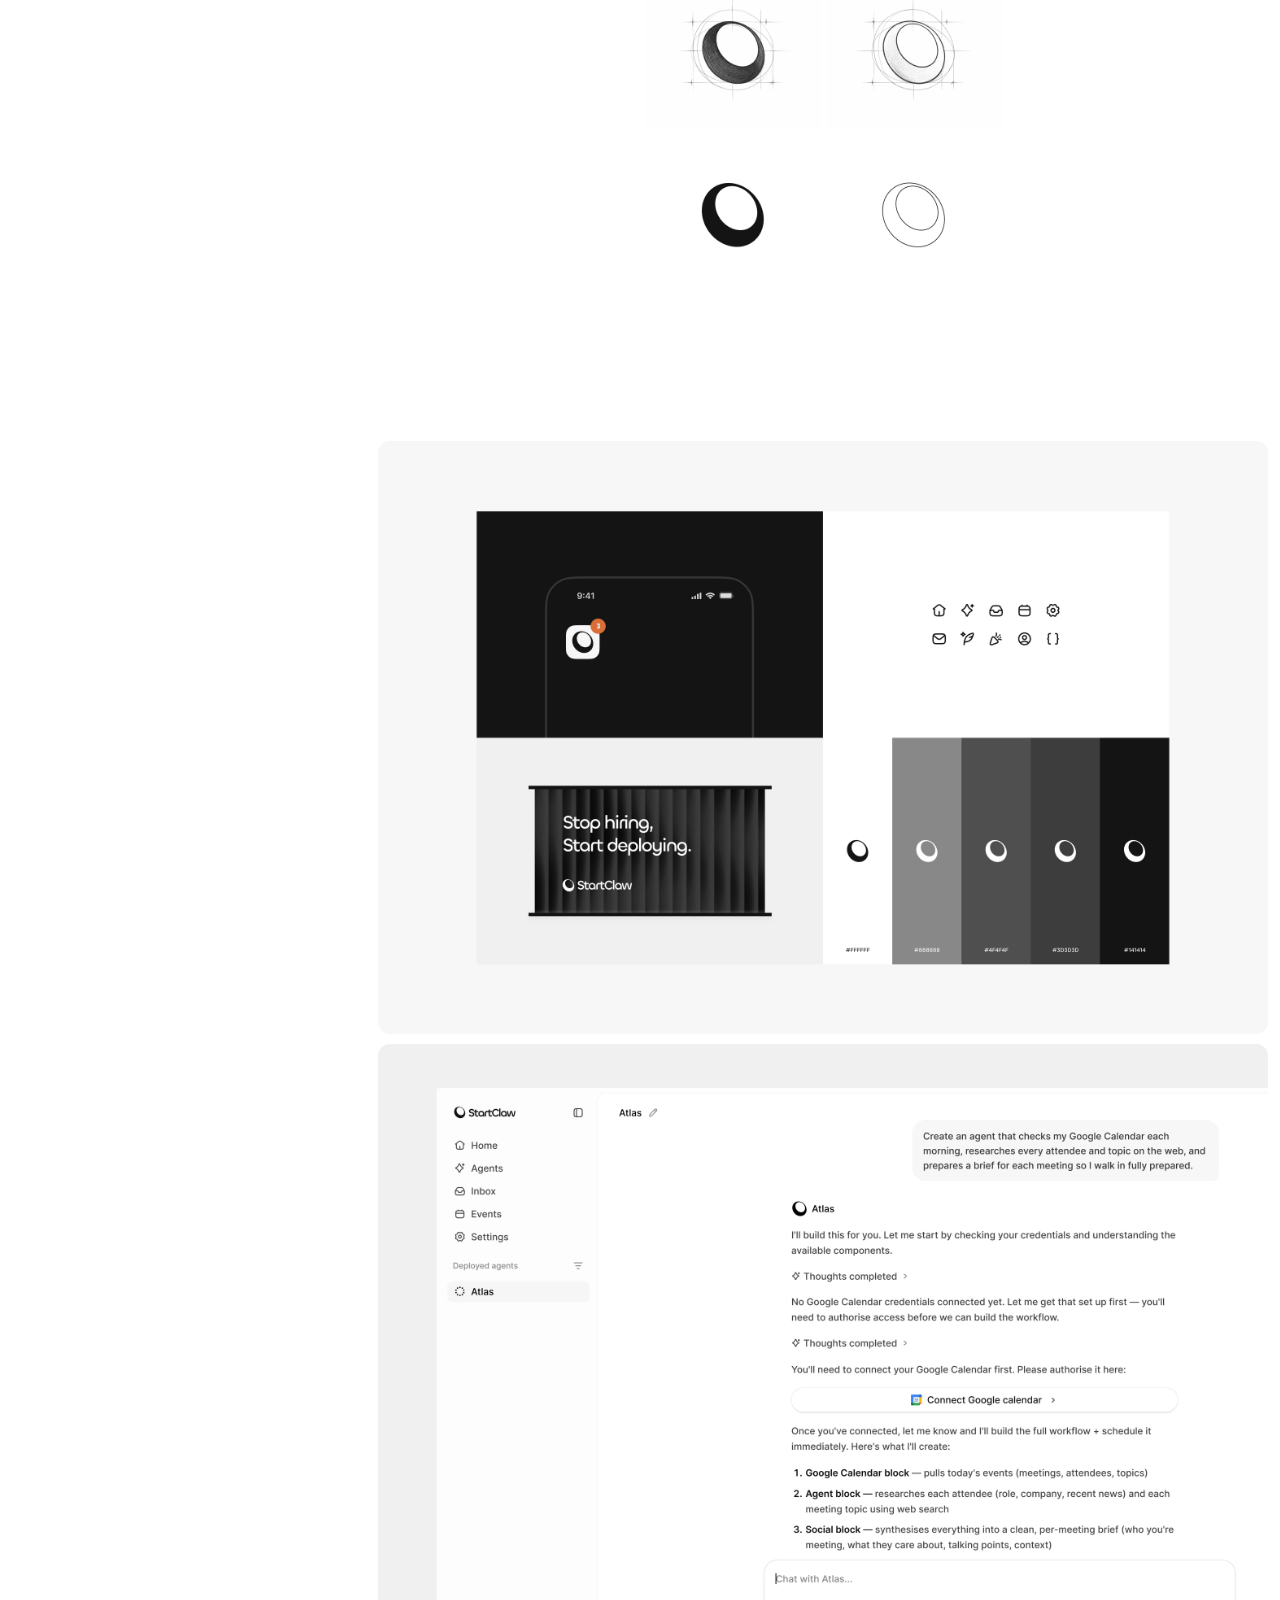
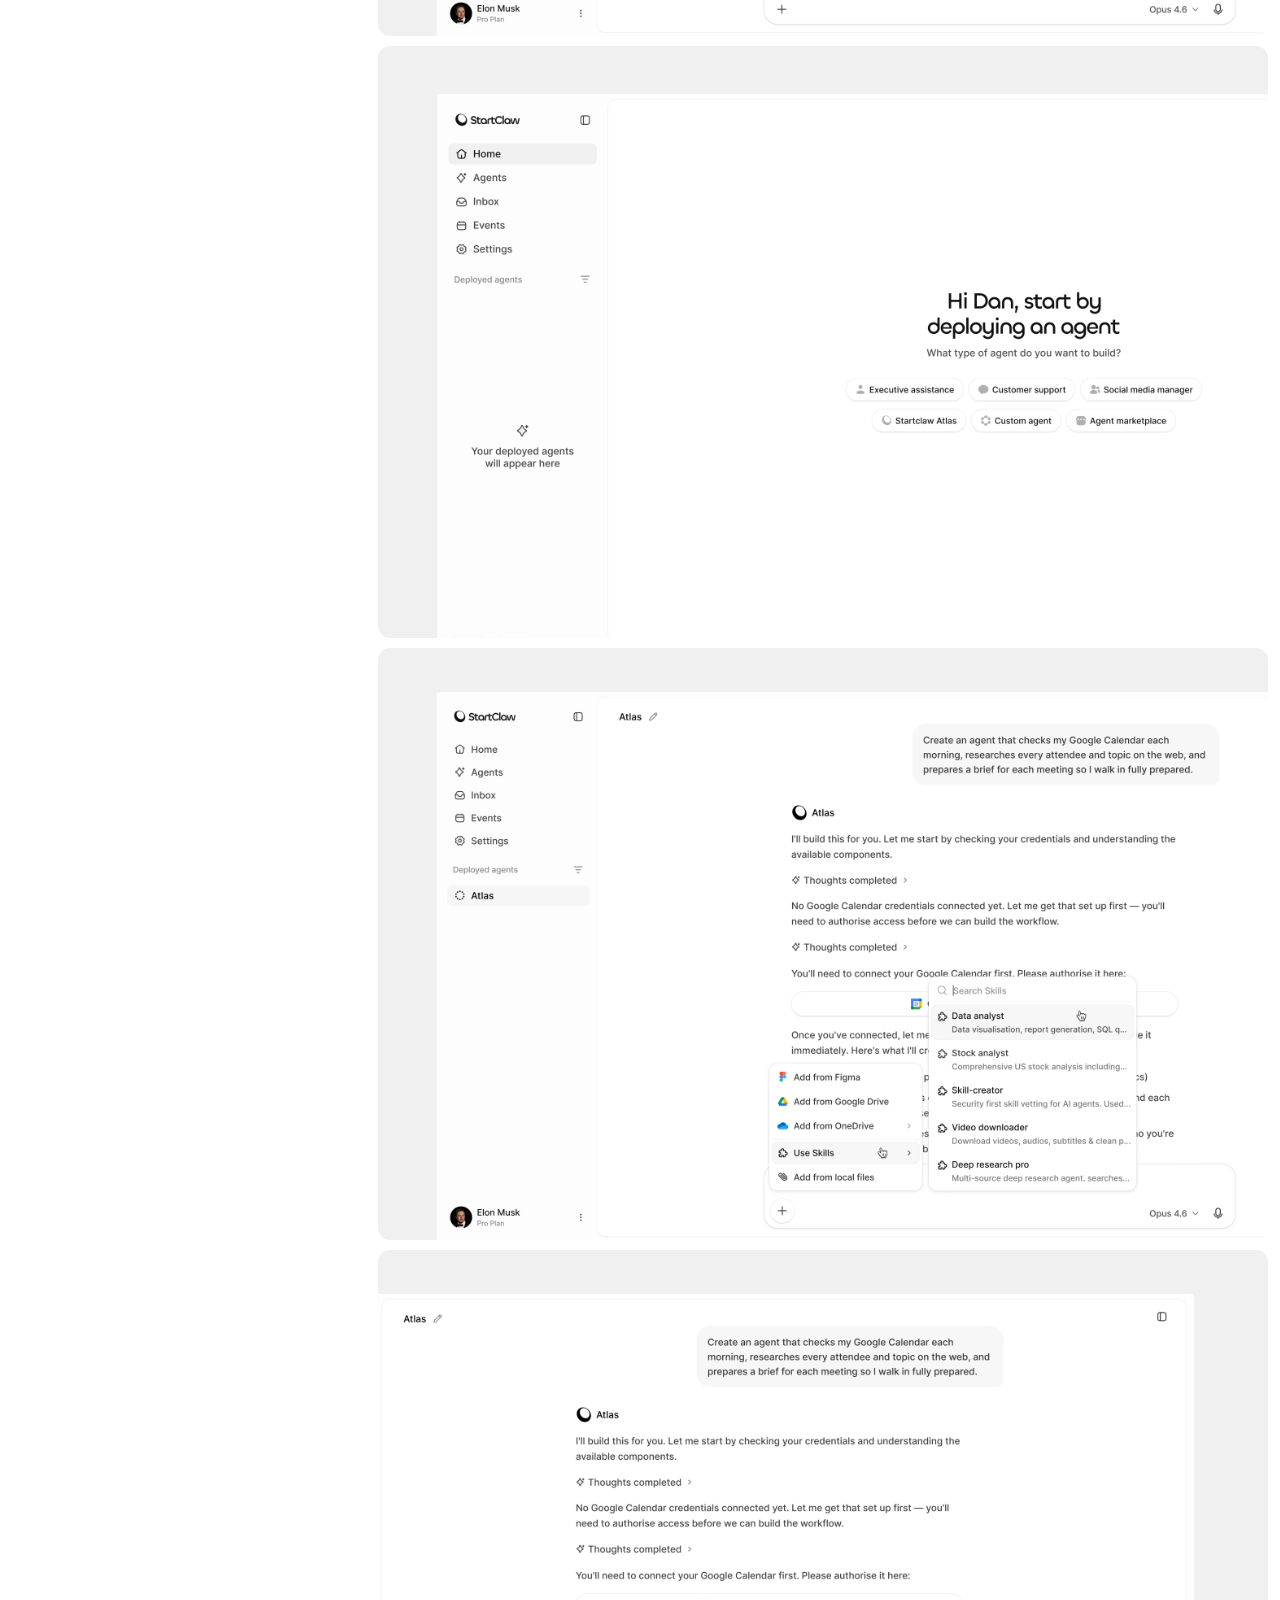
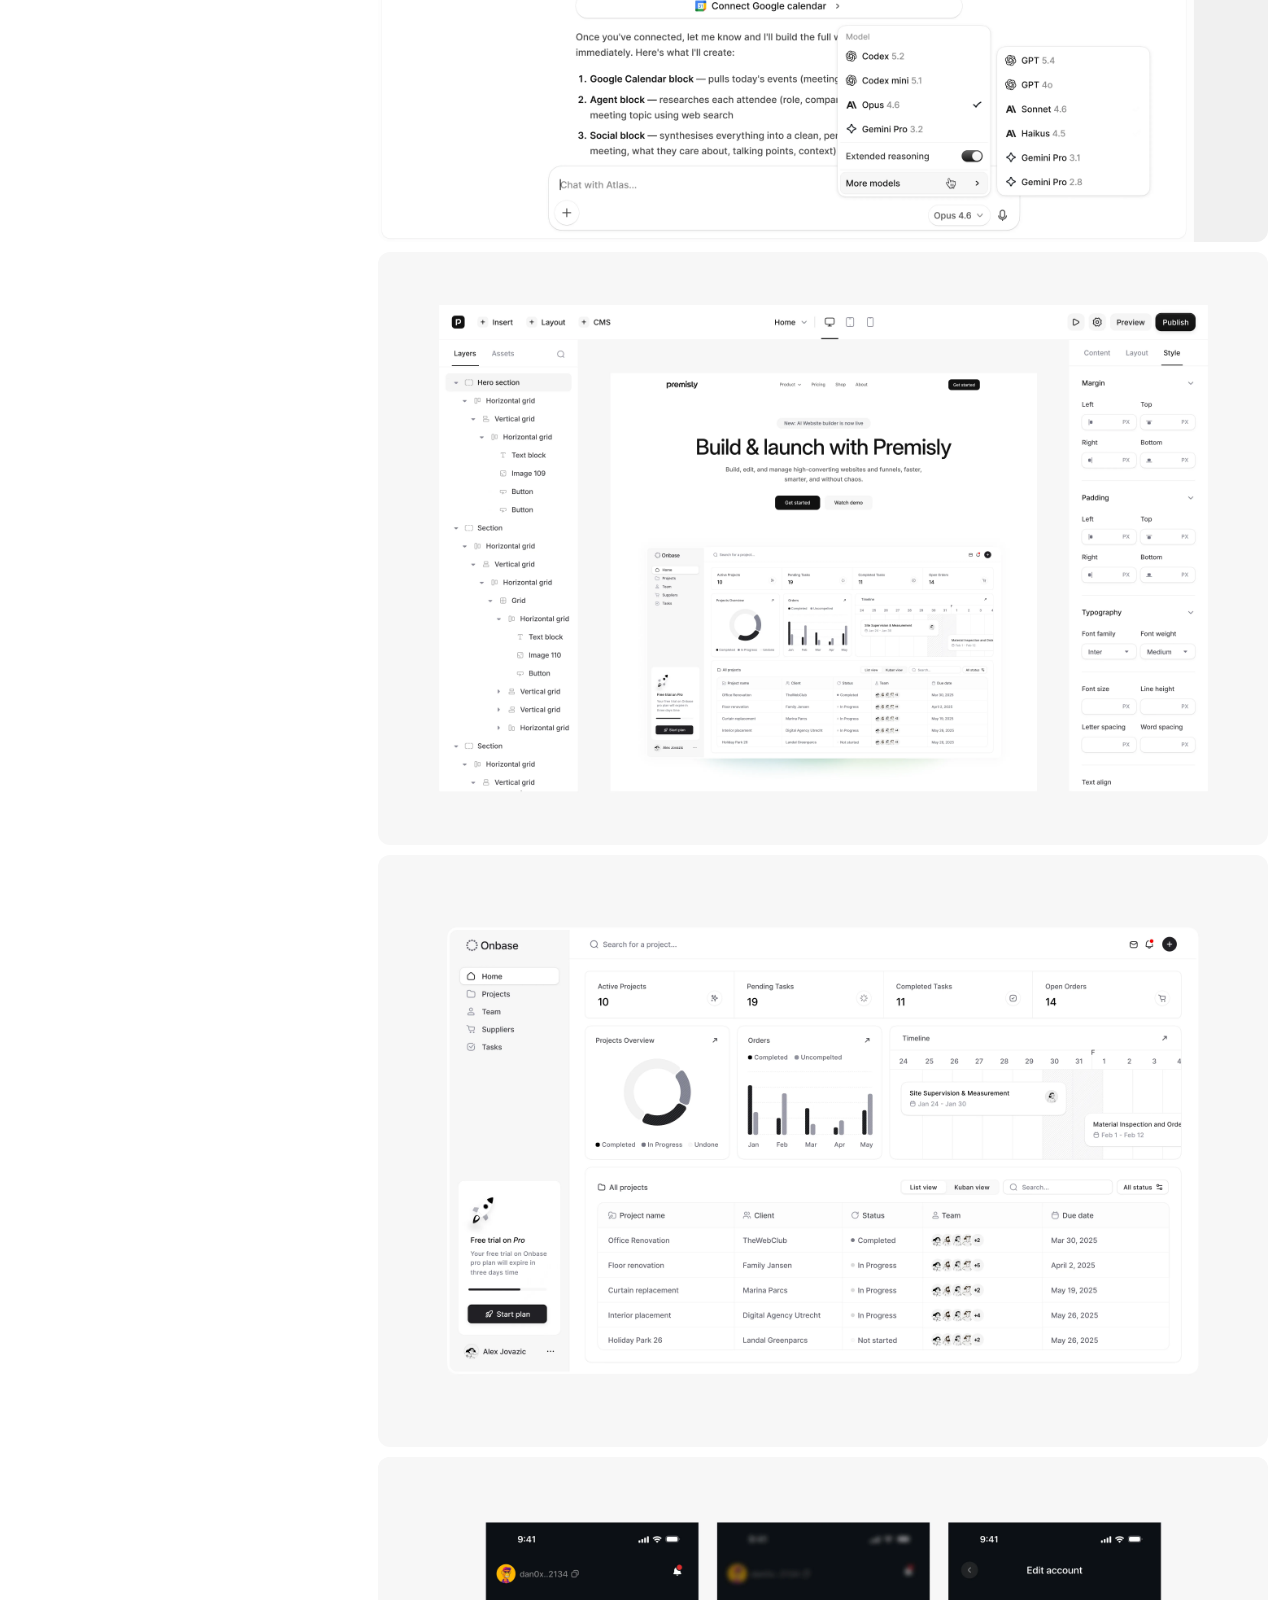
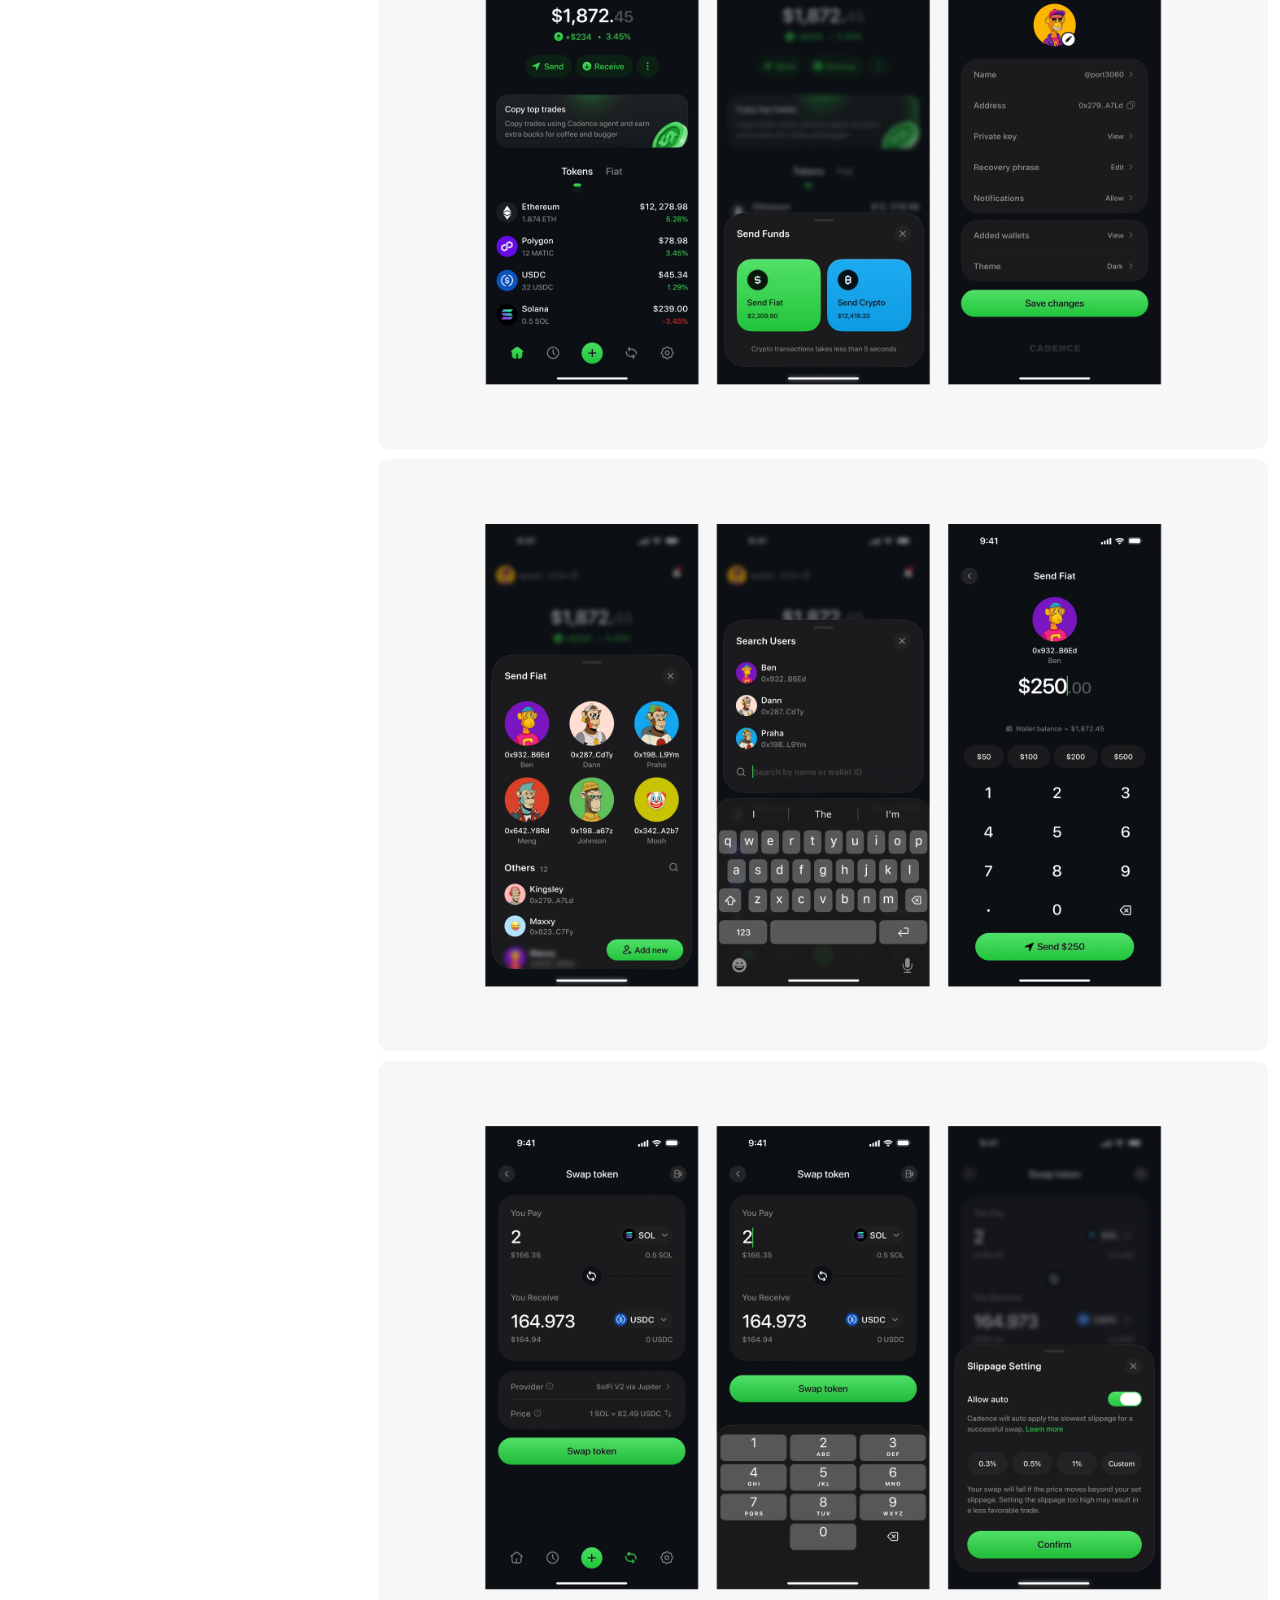
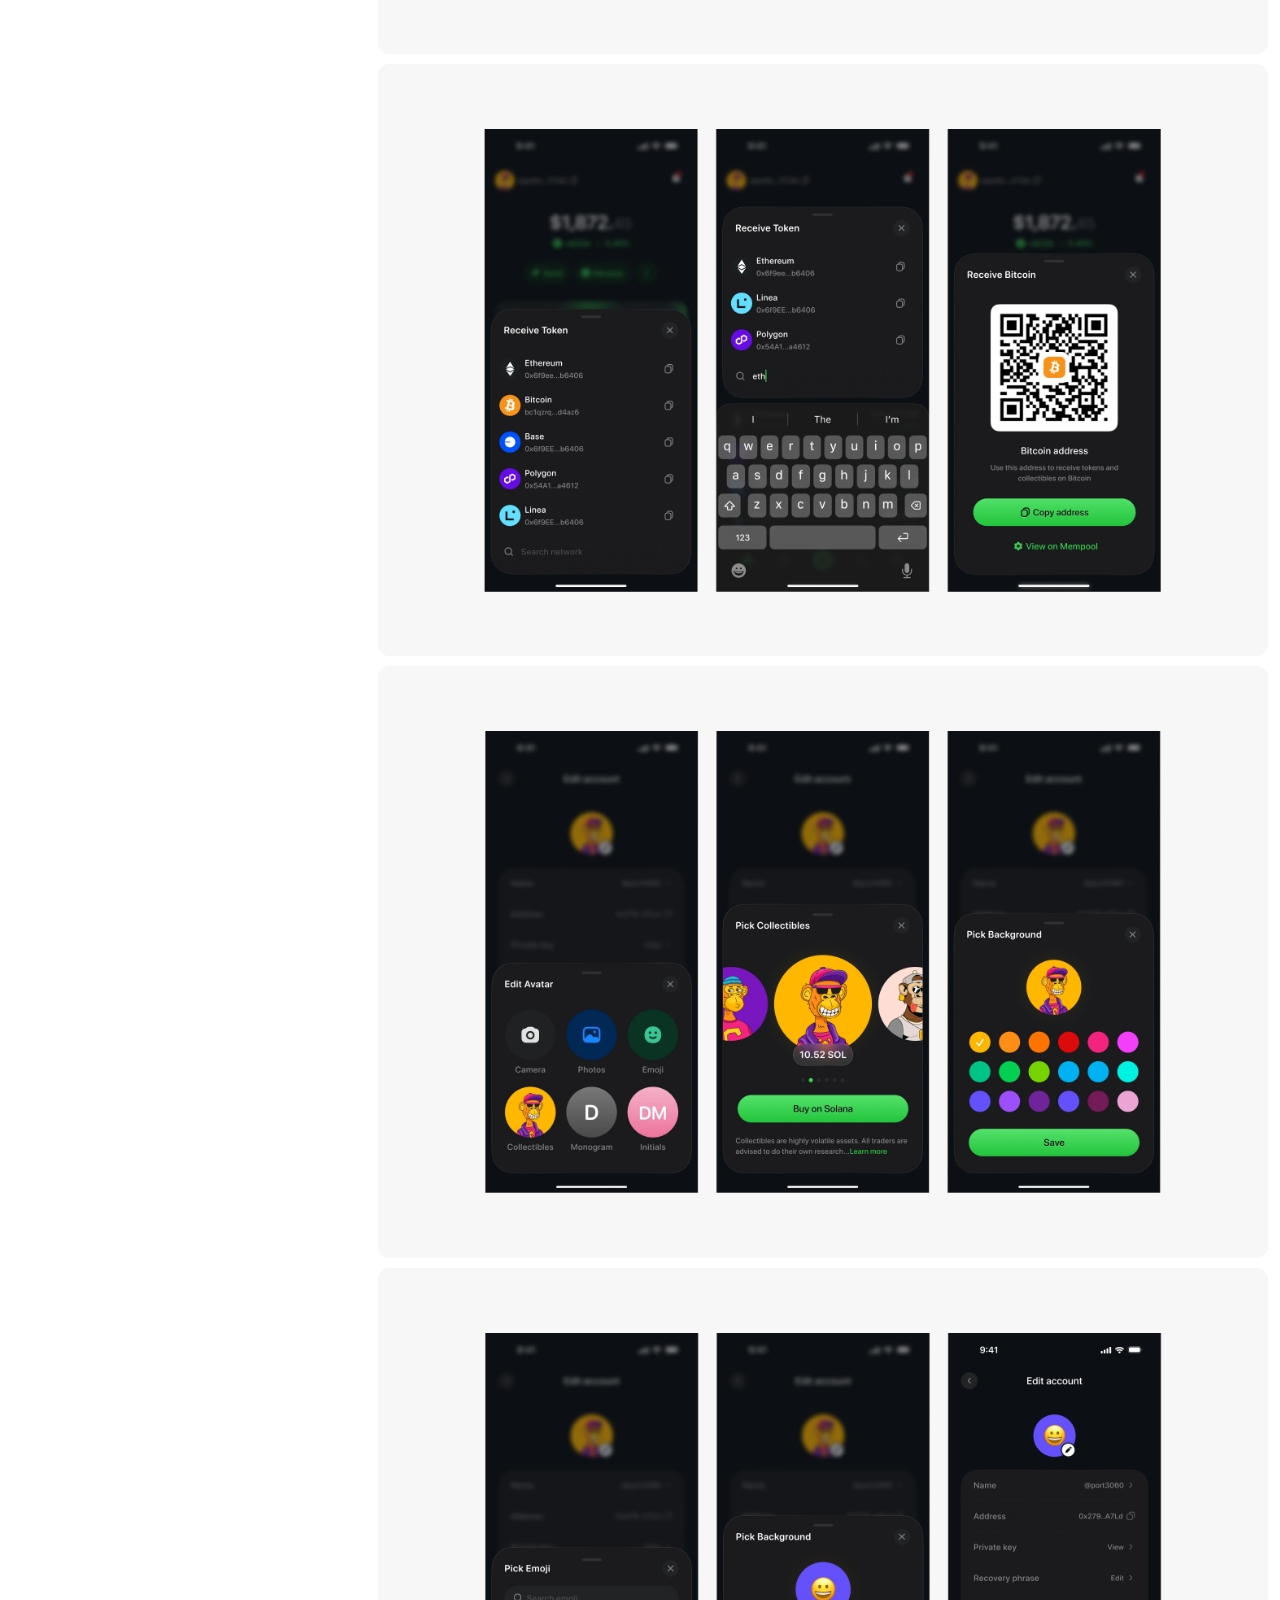
==== commit 063414ea: "Replace design items in tag list" ====
--- a/index.html
+++ b/index.html
@@ -47,8 +47,8 @@
             <li>Product design</li>
             <li>Design system</li>
             <li>Web design</li>
-            <li>Icon design</li>
-            <li>UX audit</li>
+            <li>Design engineering</li>
+            <li>UX/UI audit</li>
           </ul>
         </div>
 
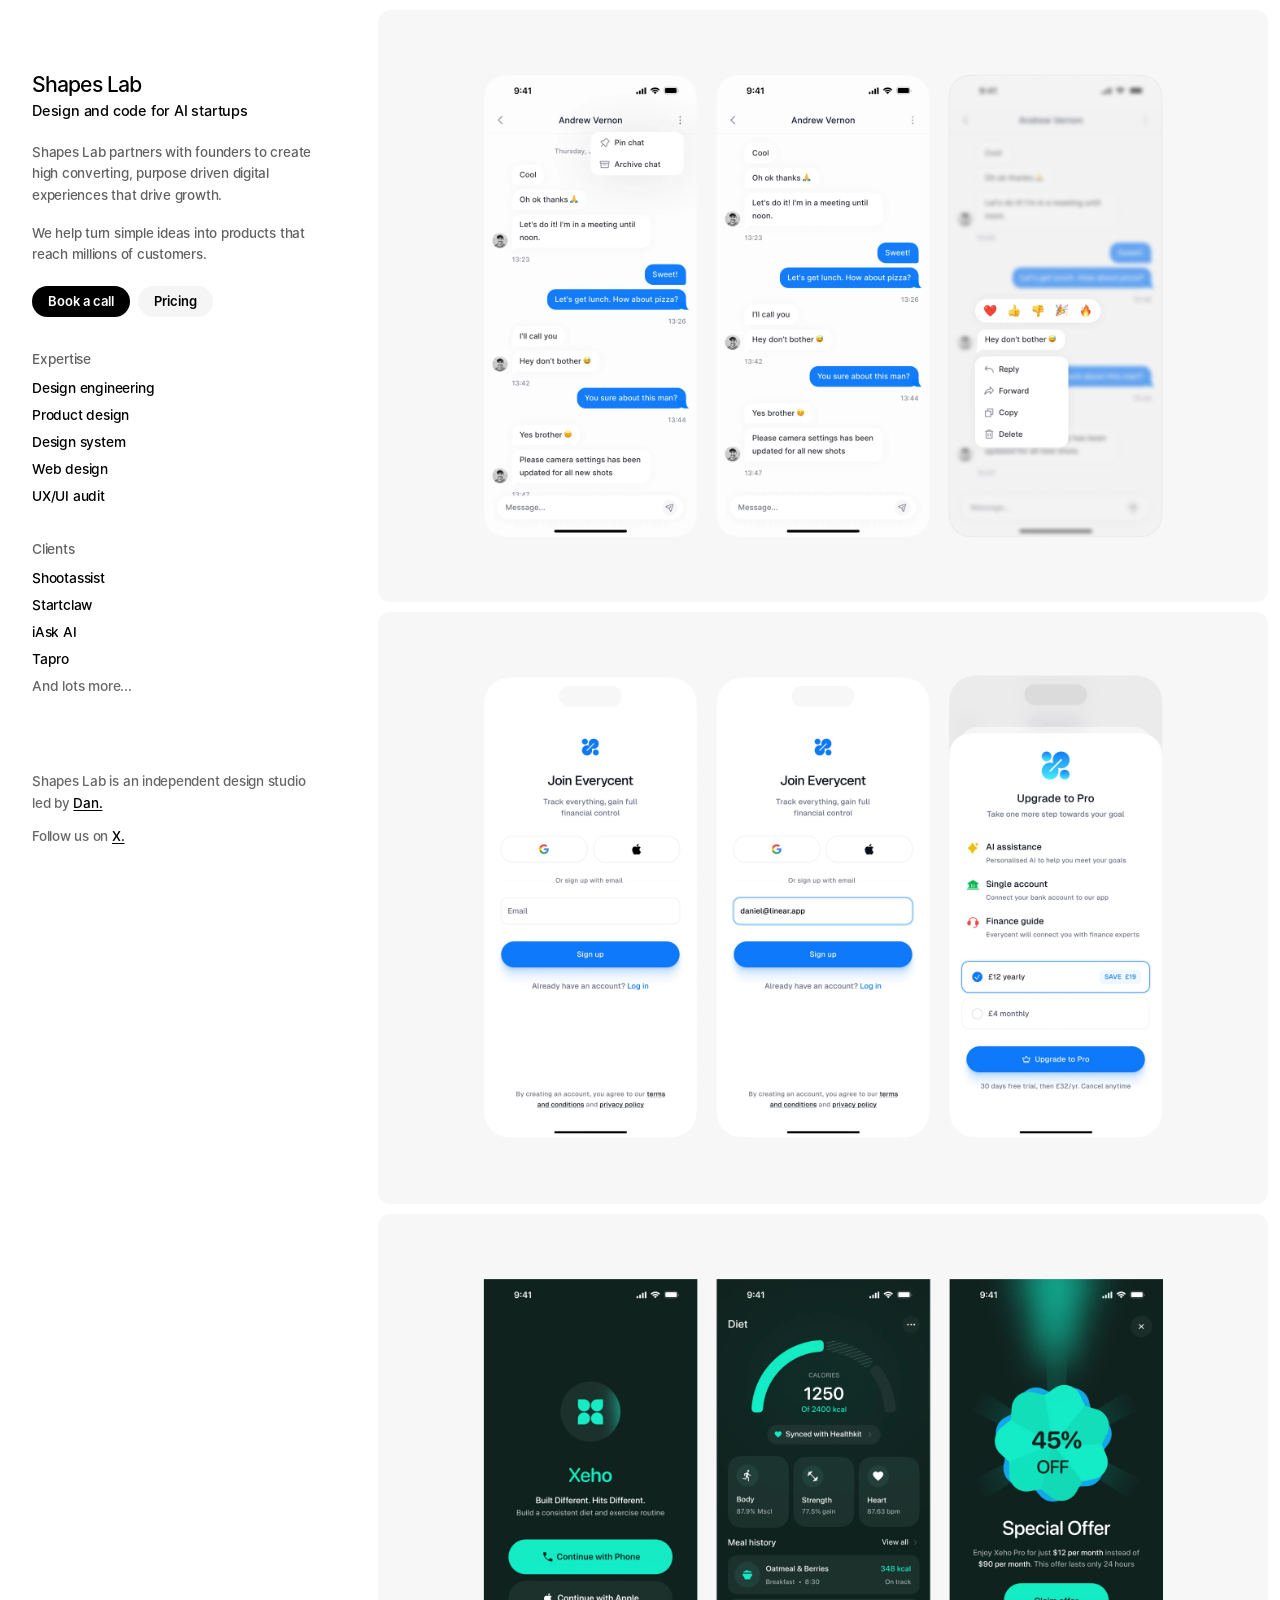
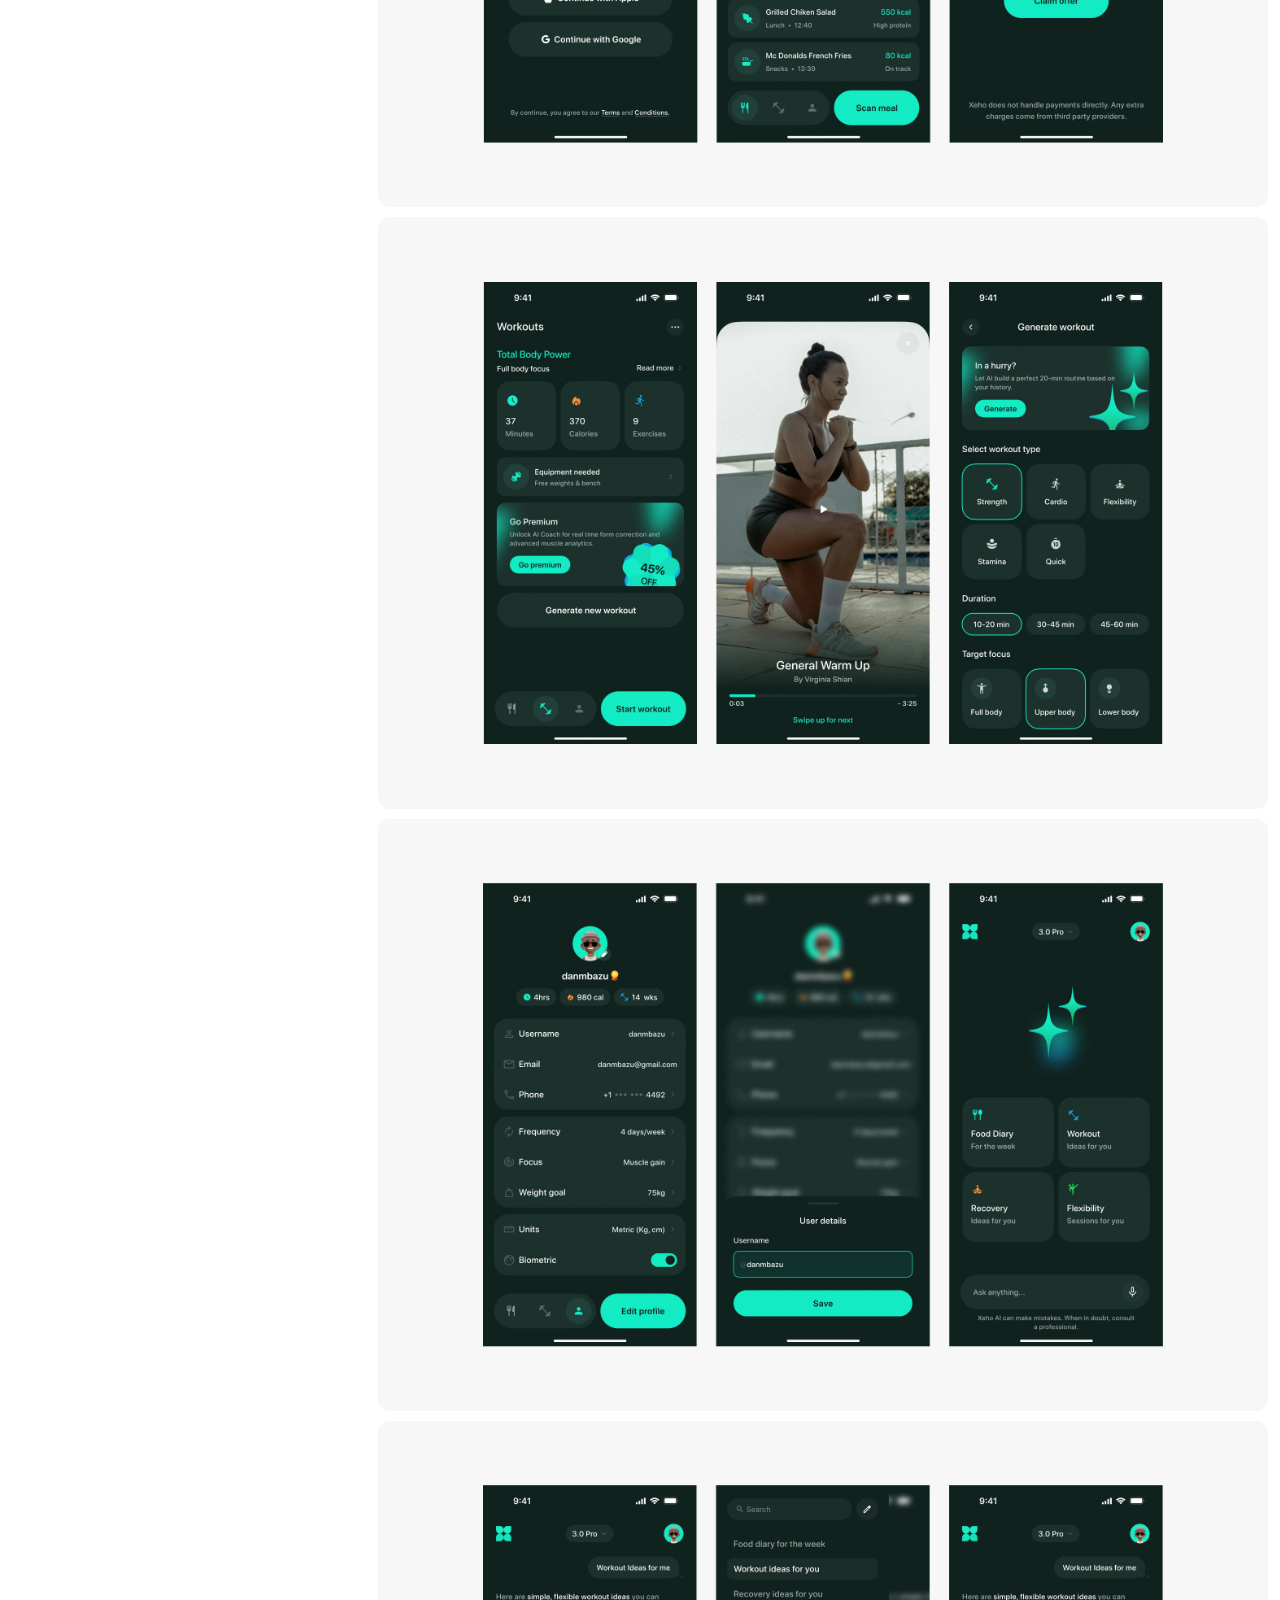
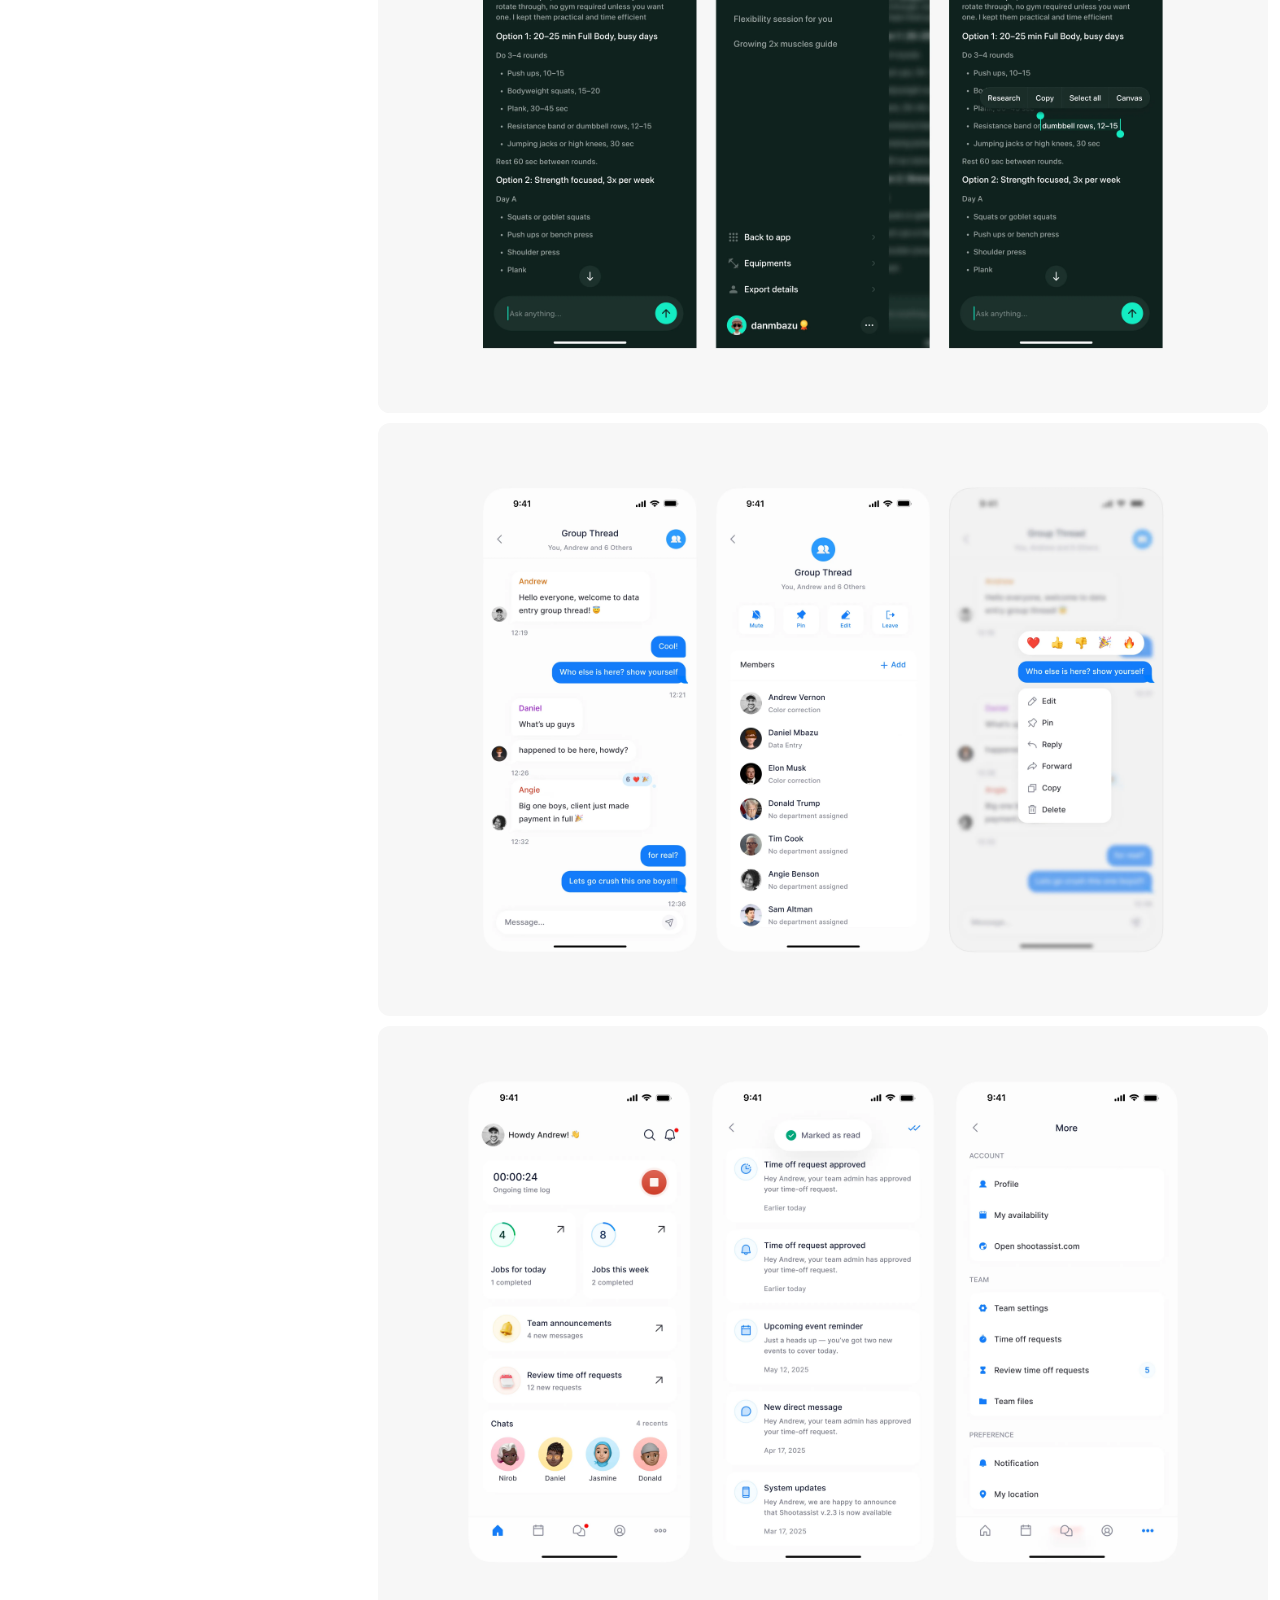
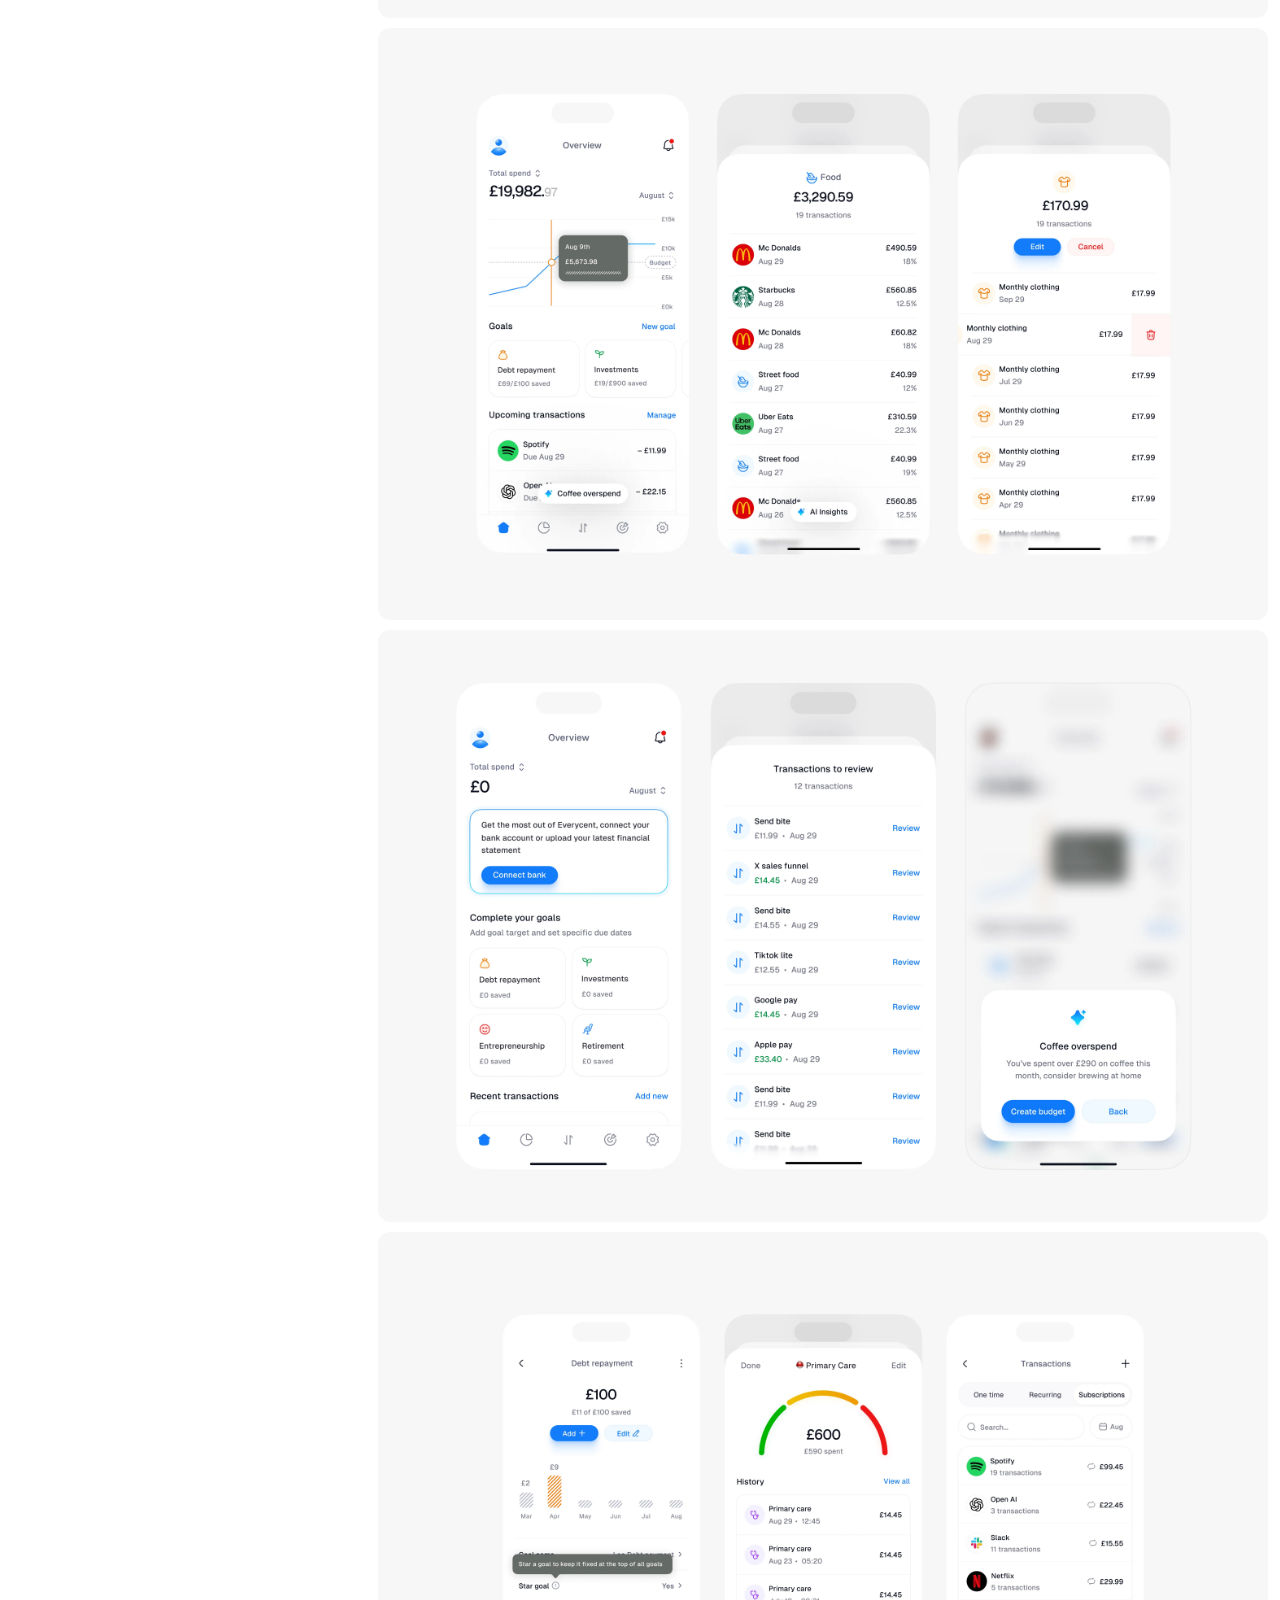
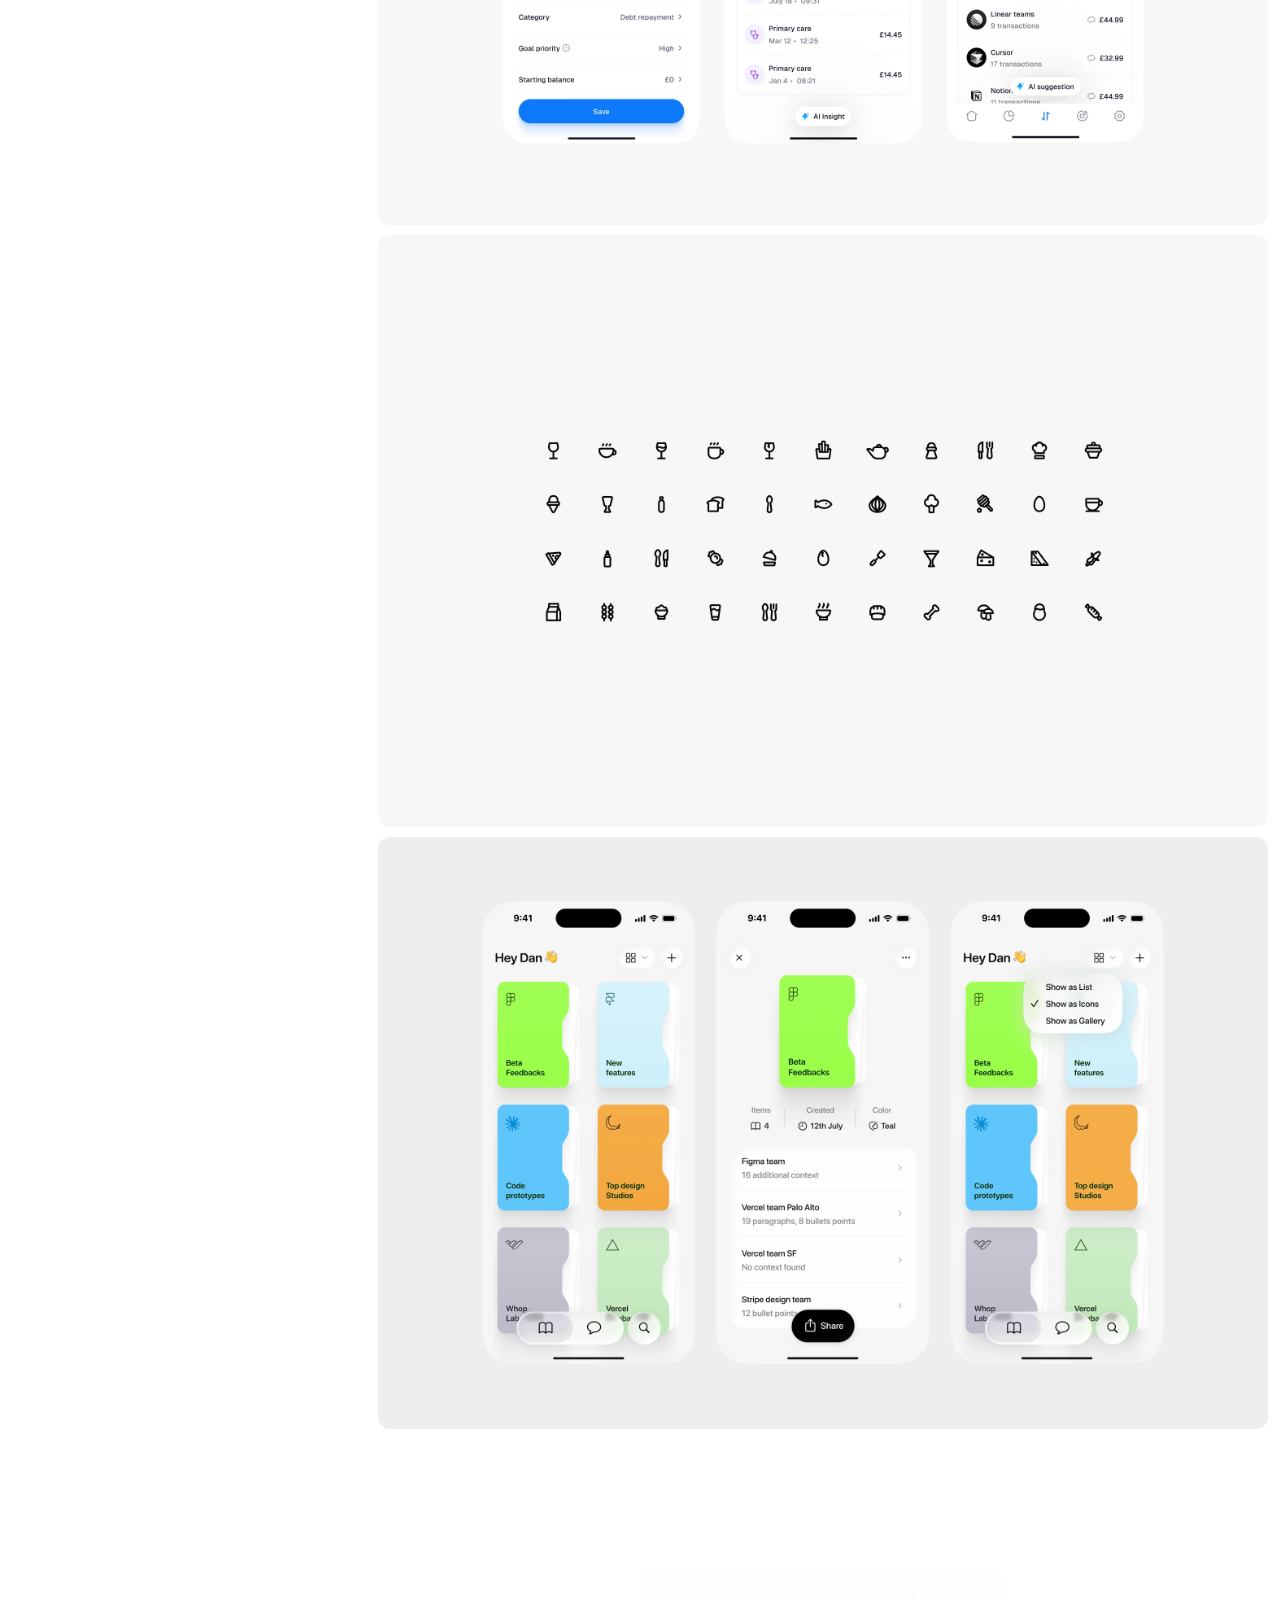
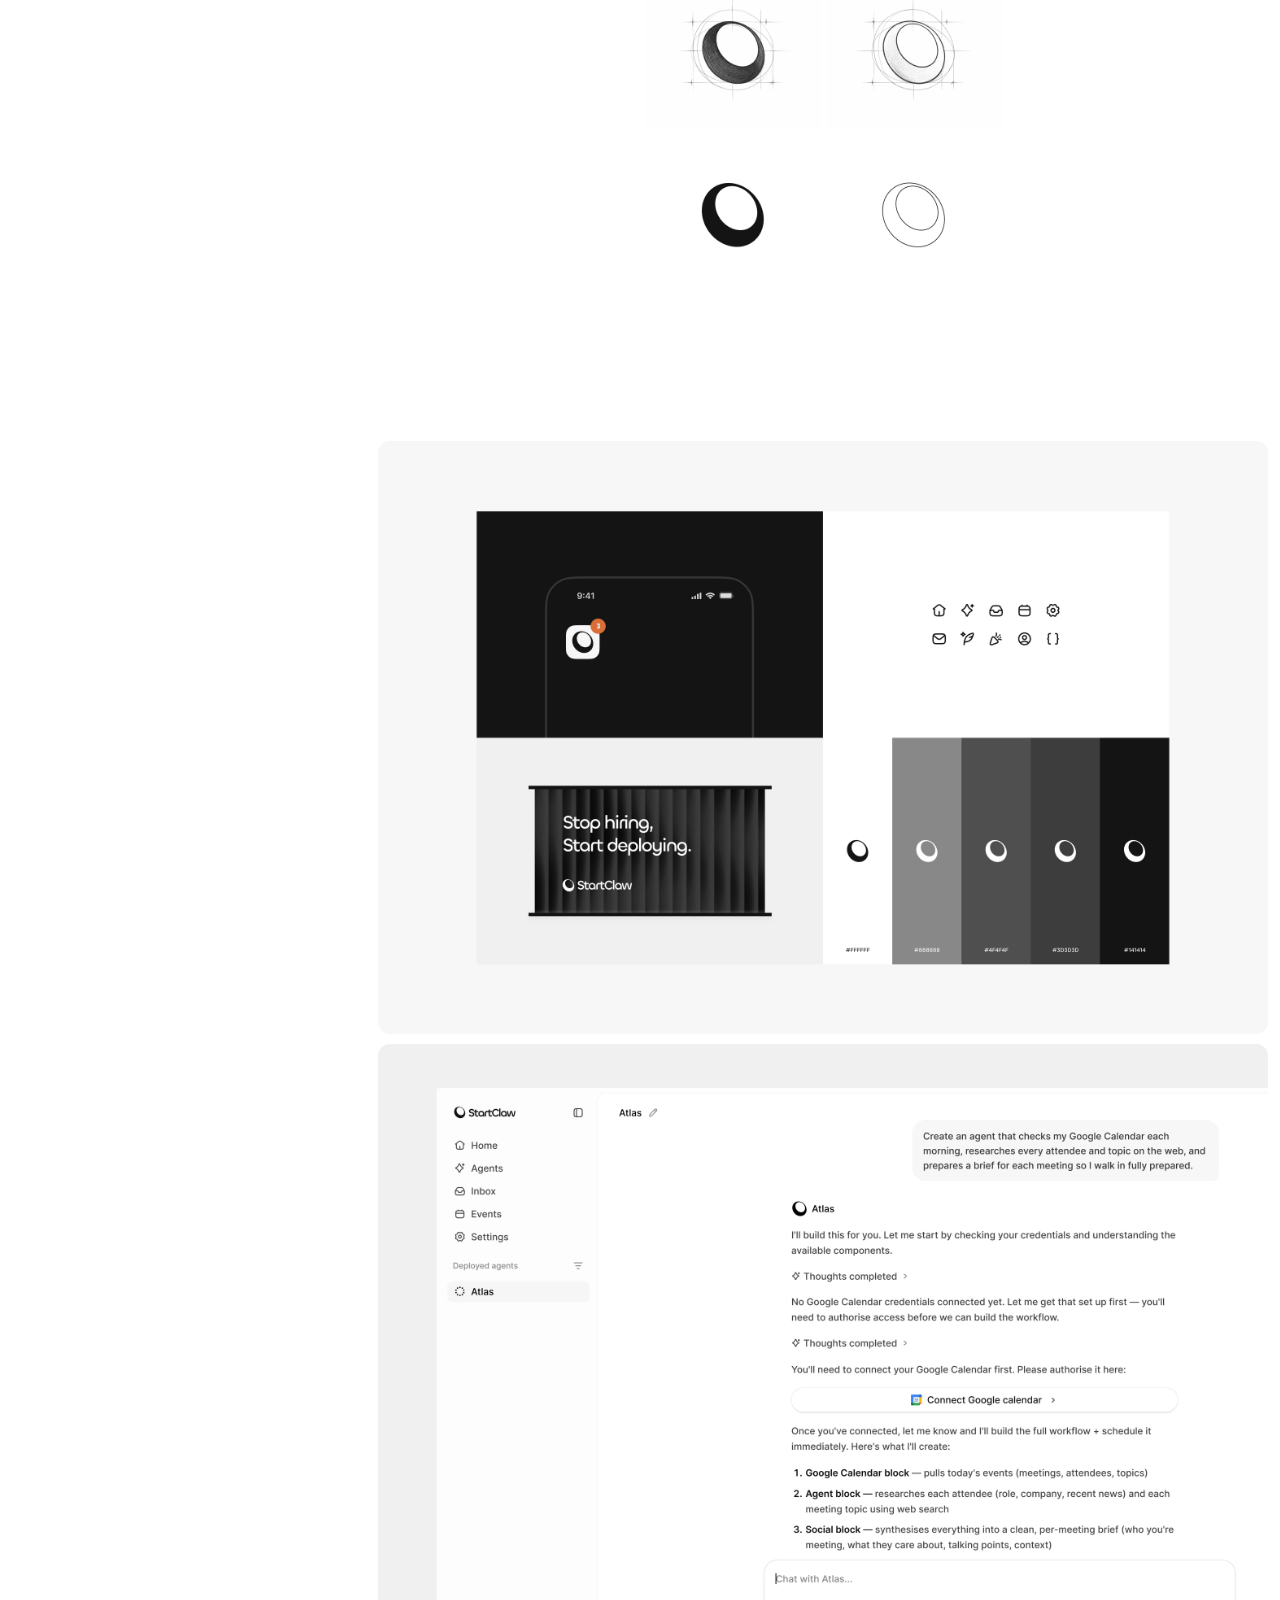
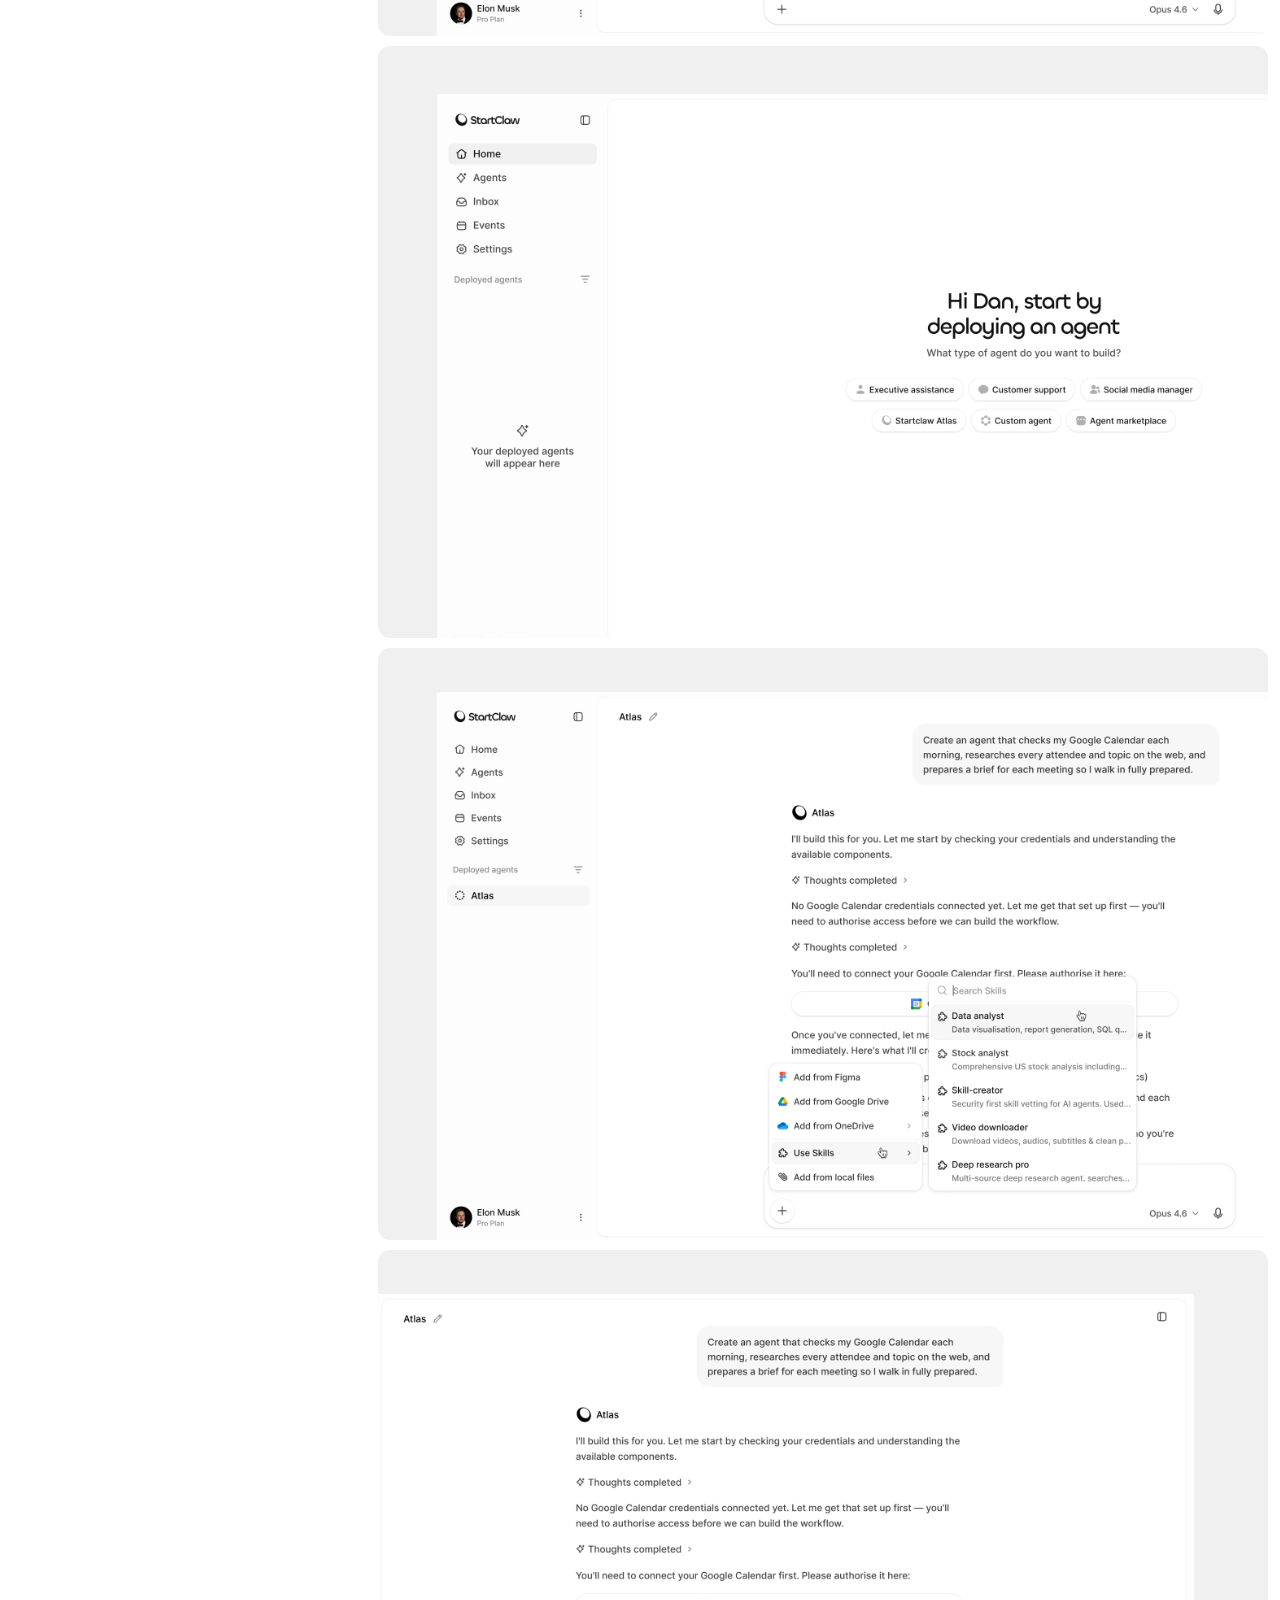
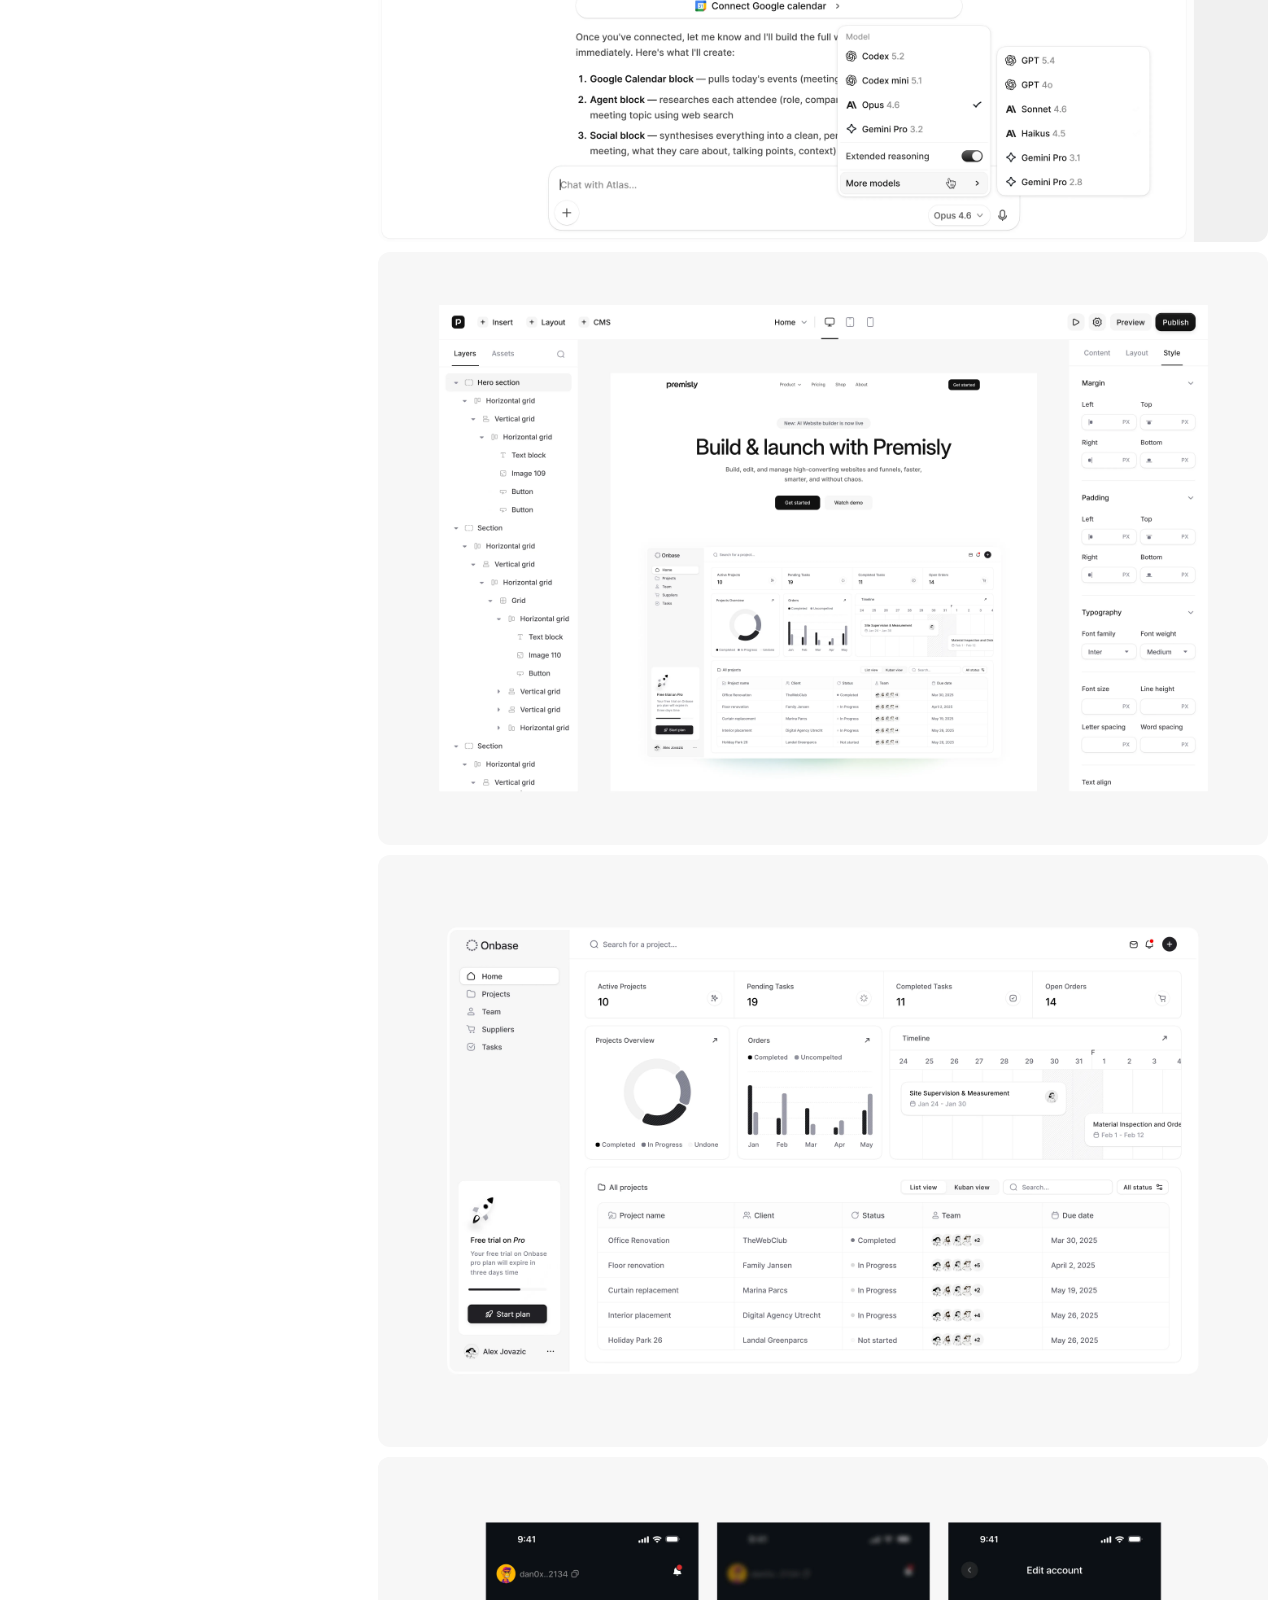
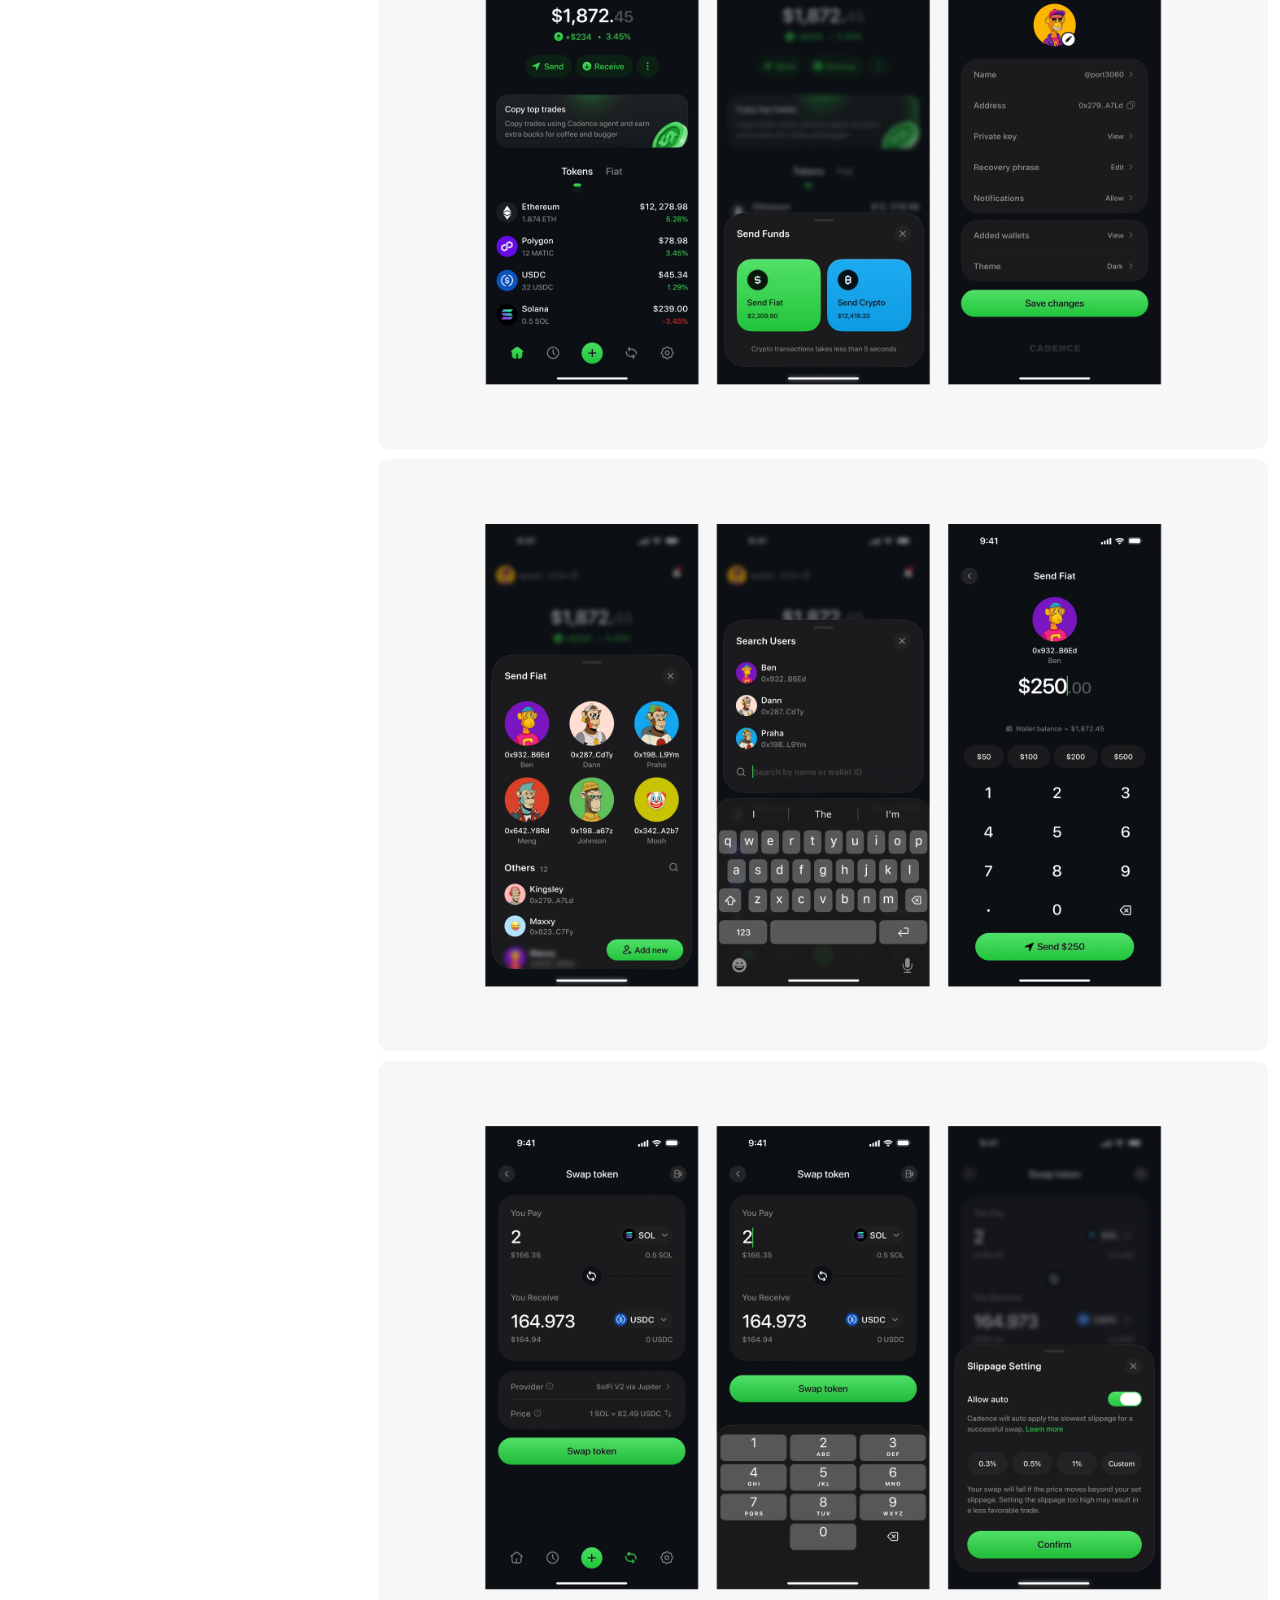
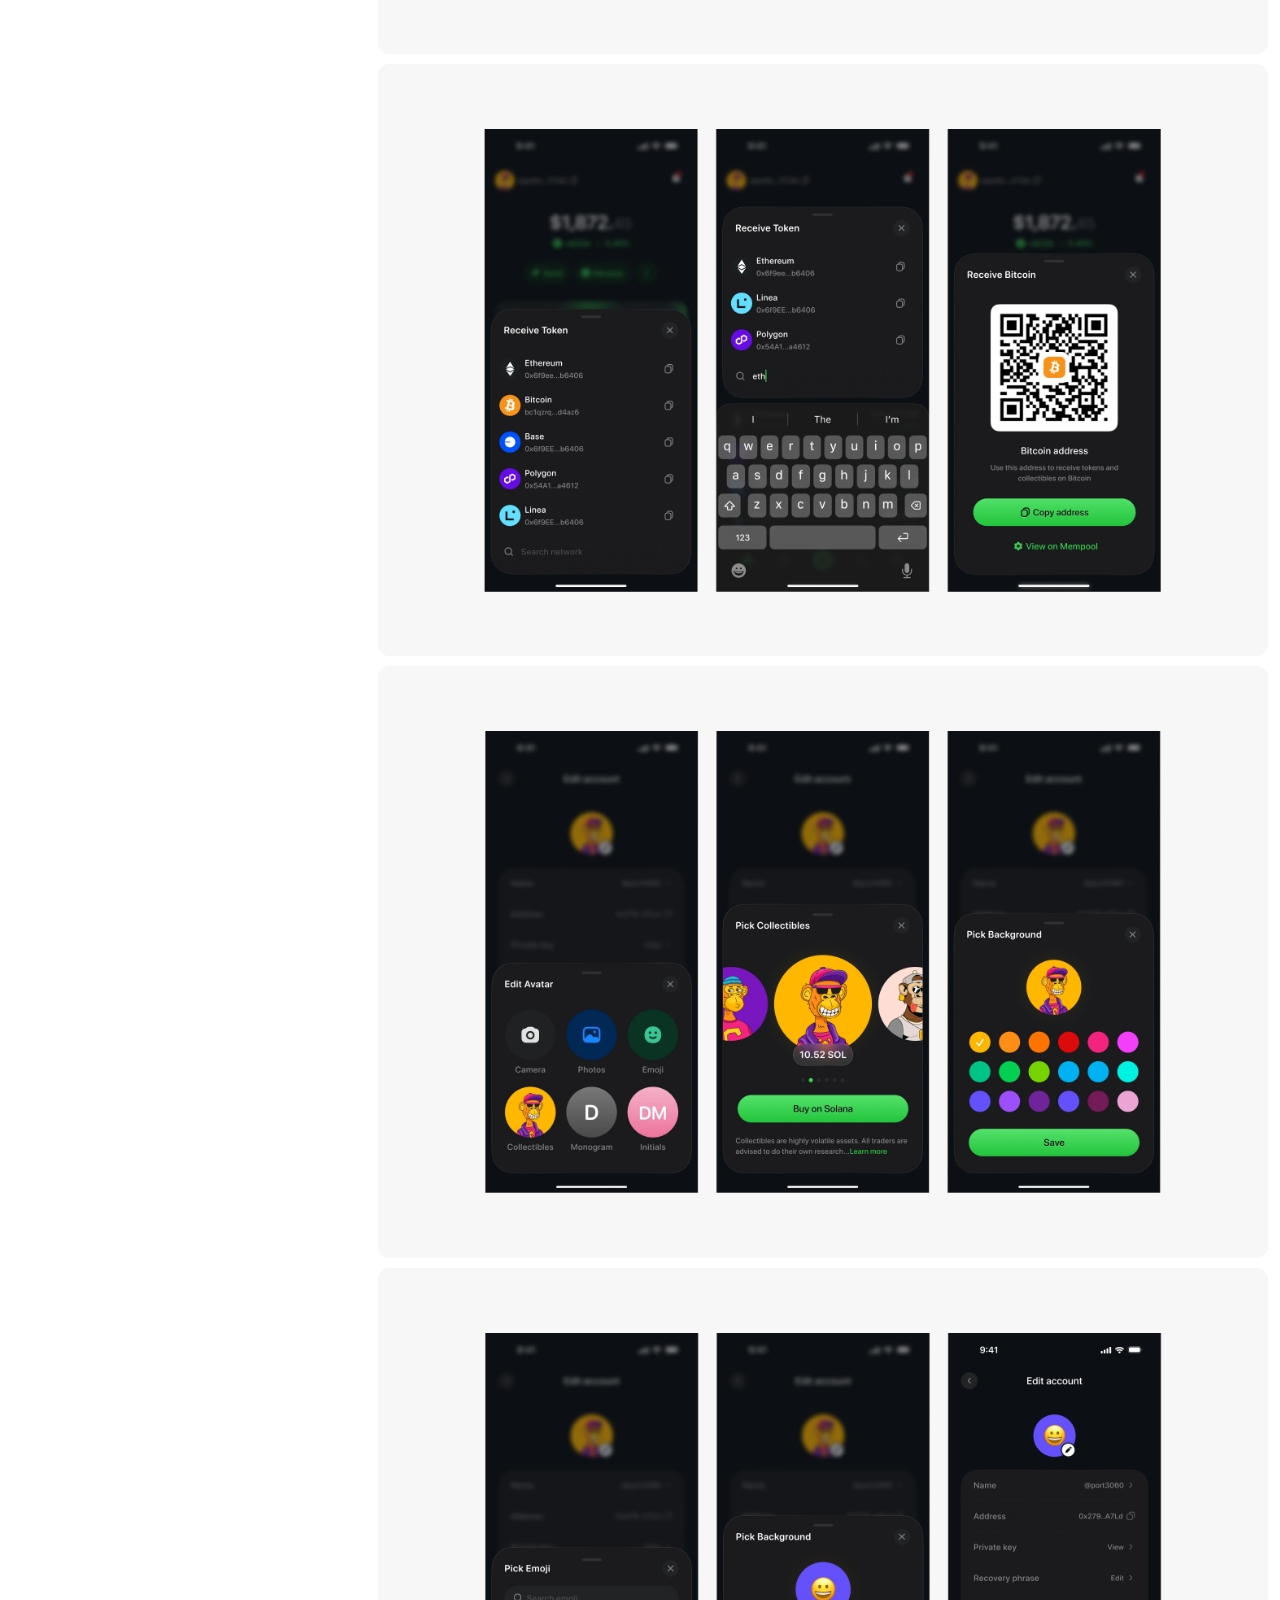
==== commit d12397b9: "changed the order of expertise item" ====
--- a/index.html
+++ b/index.html
@@ -44,10 +44,10 @@
         <div class="section animate-6">
           <h3 class="section-label">Expertise</h3>
           <ul class="tag-list">
+            <li>Design engineering</li>
             <li>Product design</li>
             <li>Design system</li>
             <li>Web design</li>
-            <li>Design engineering</li>
             <li>UX/UI audit</li>
           </ul>
         </div>
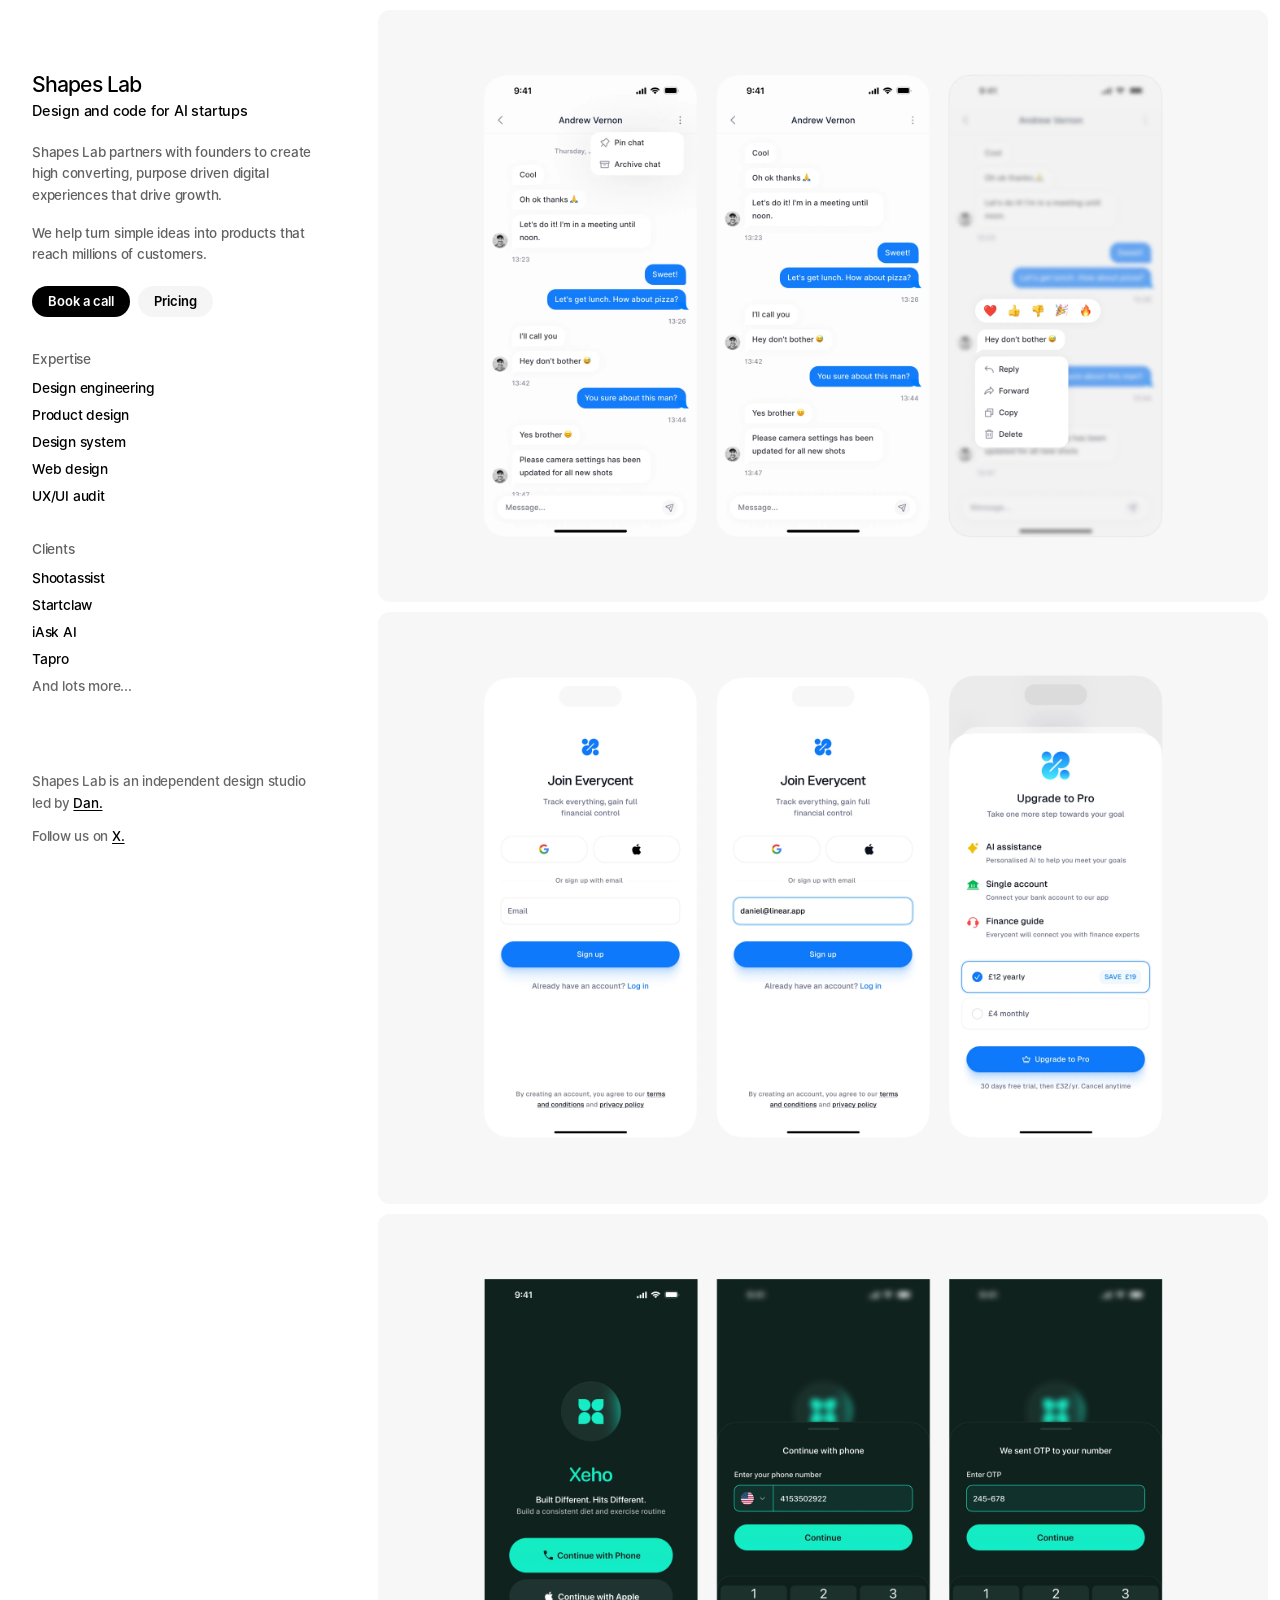
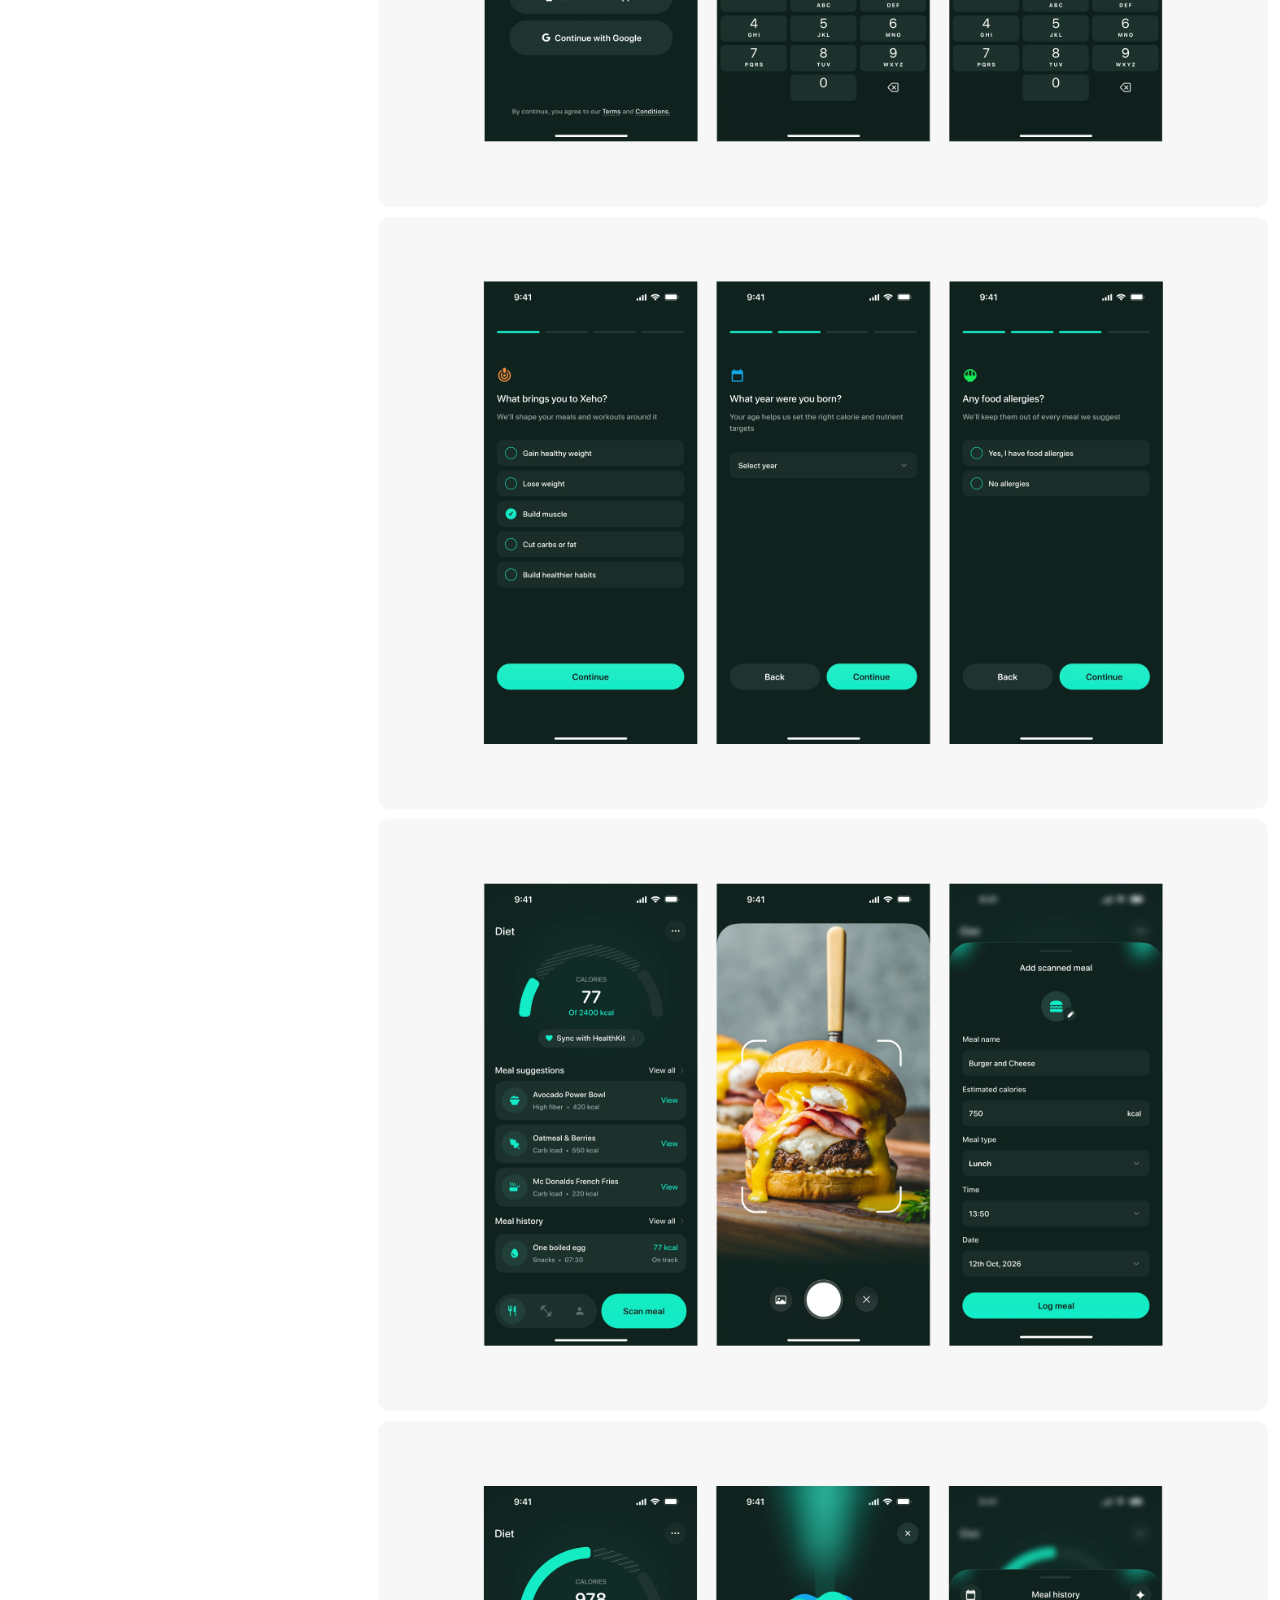
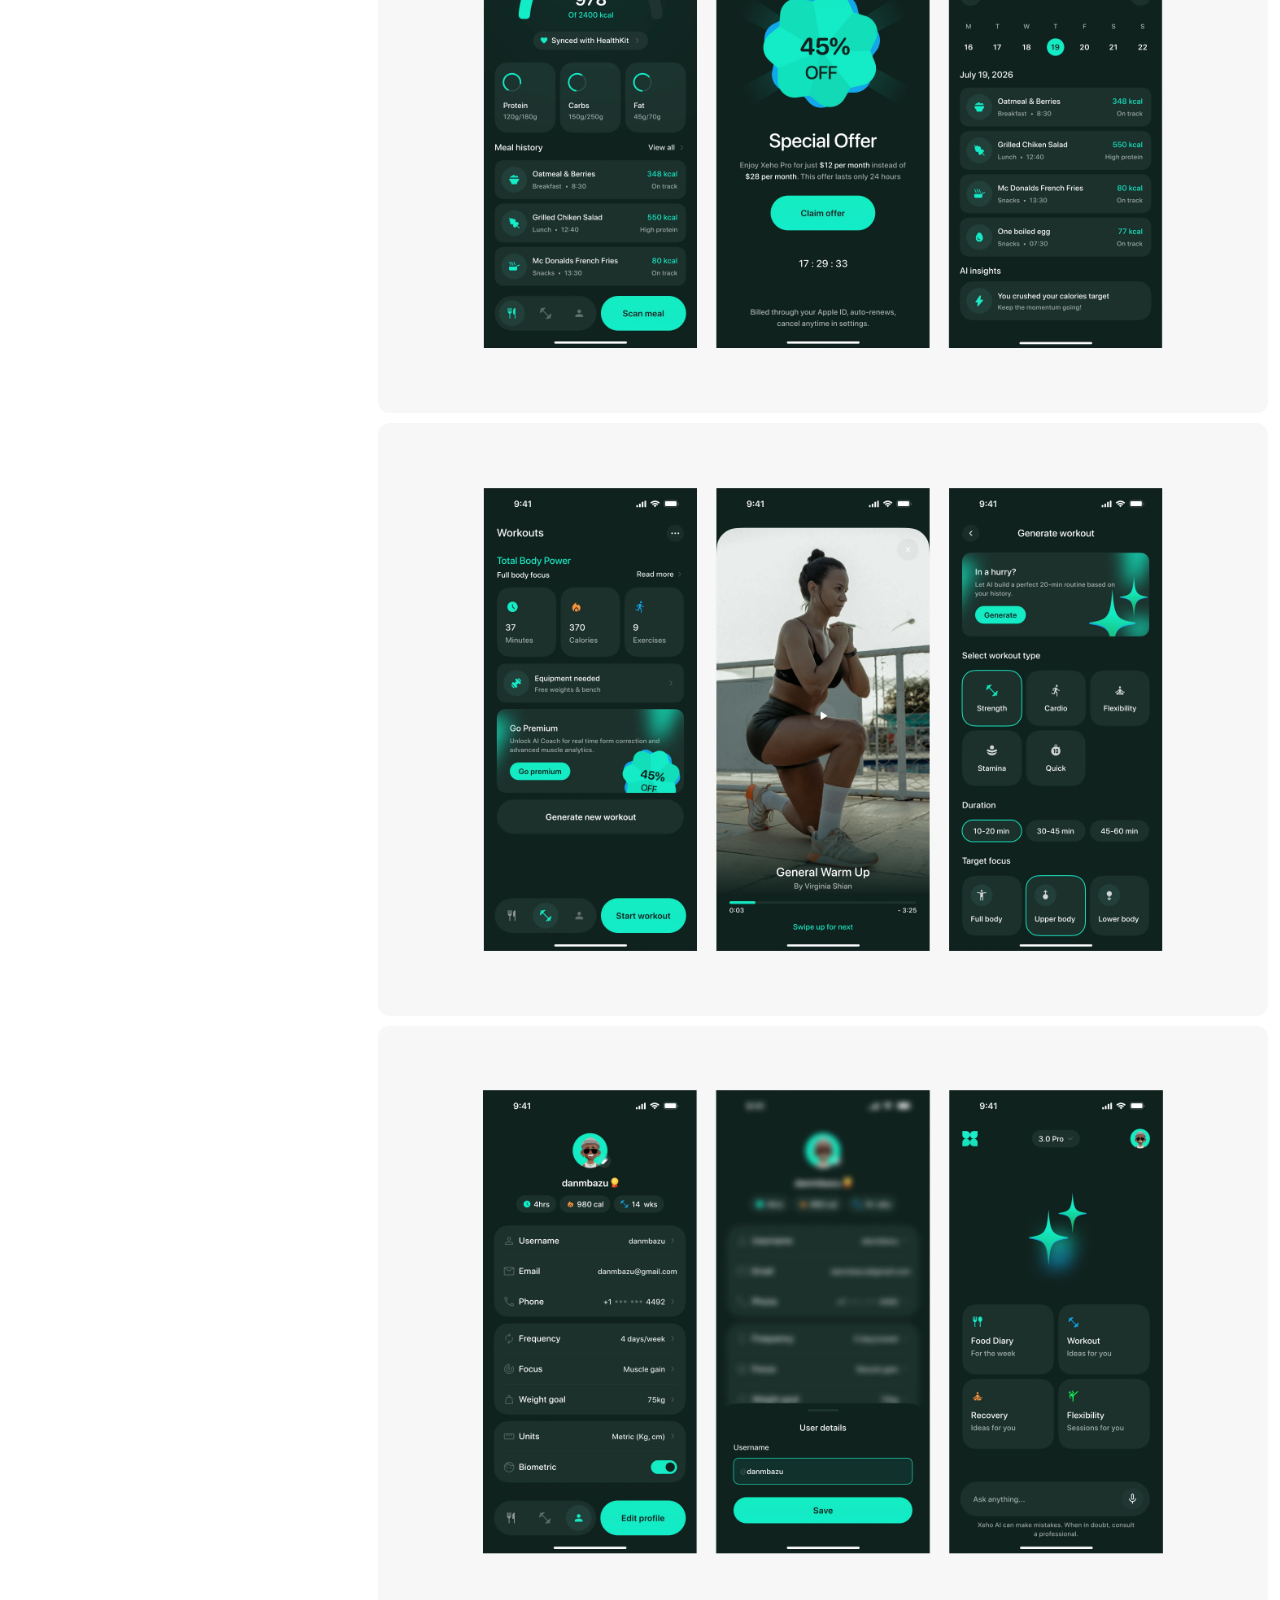
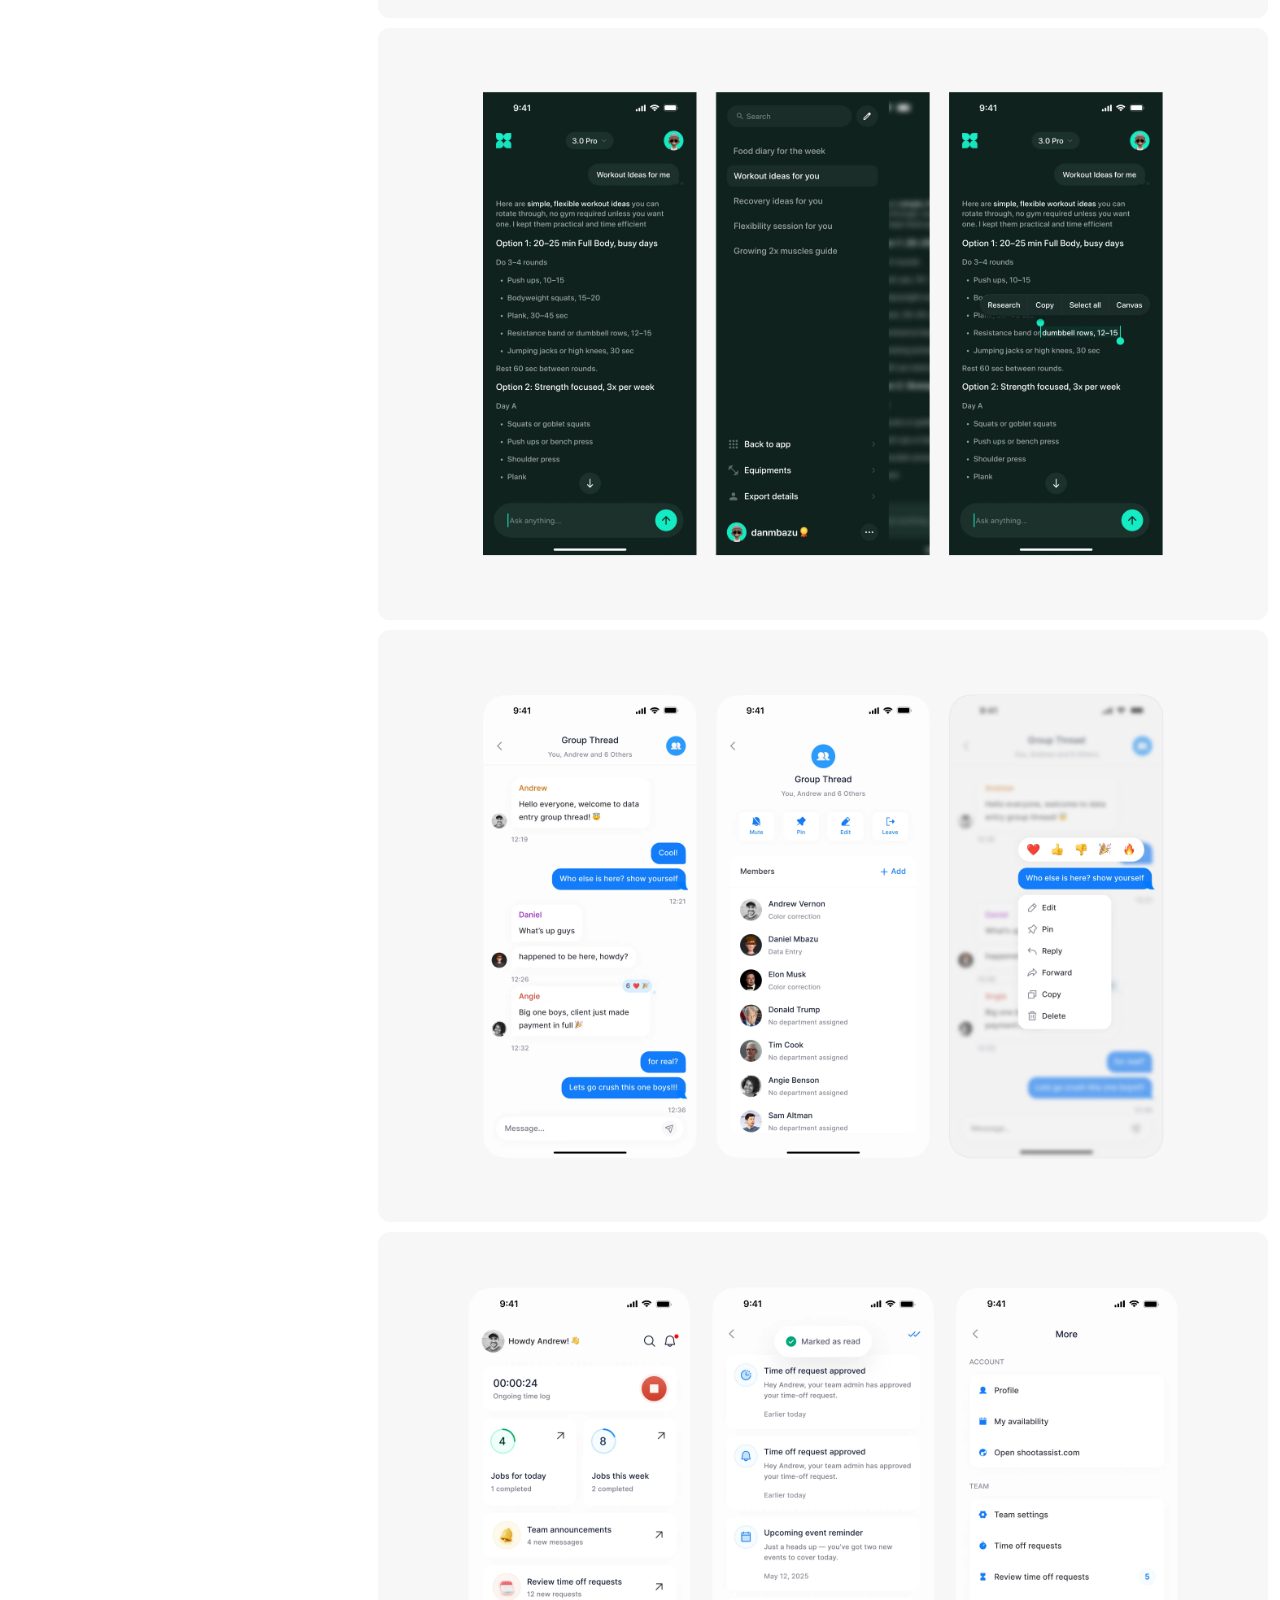
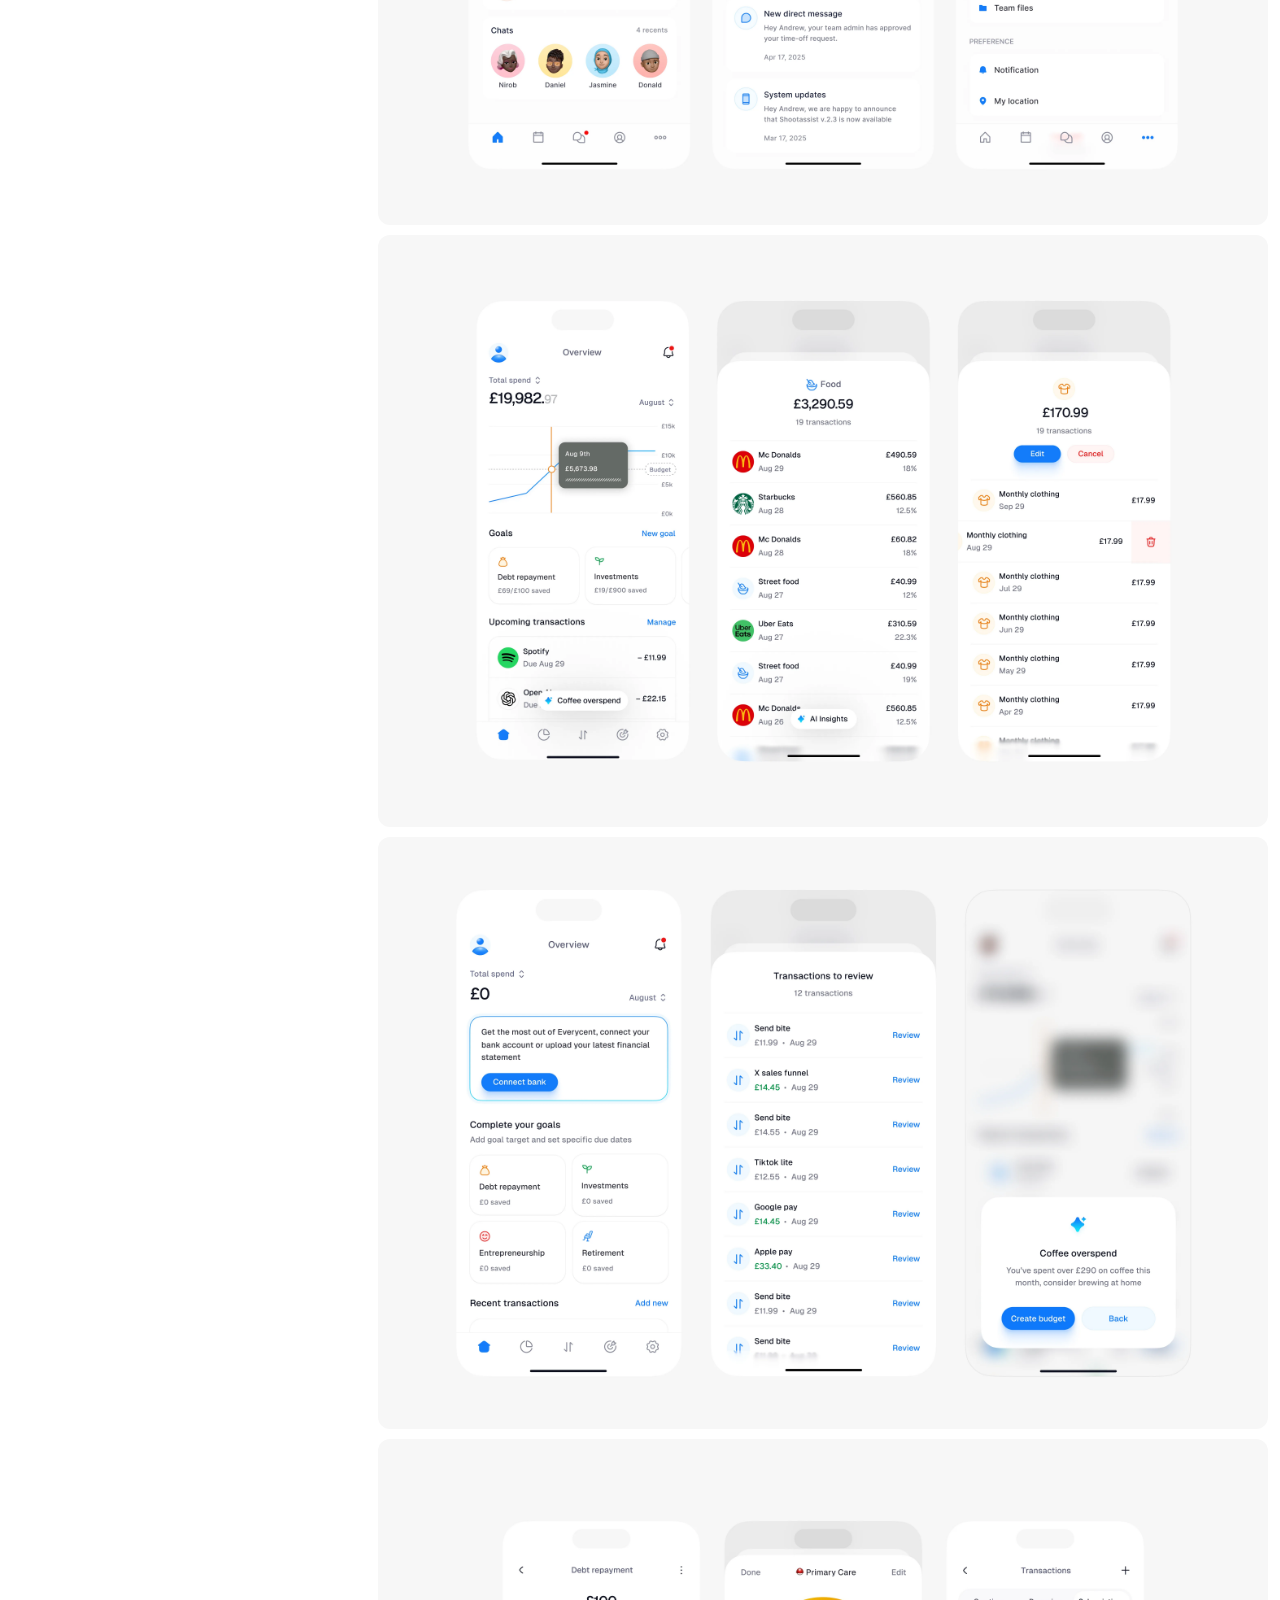
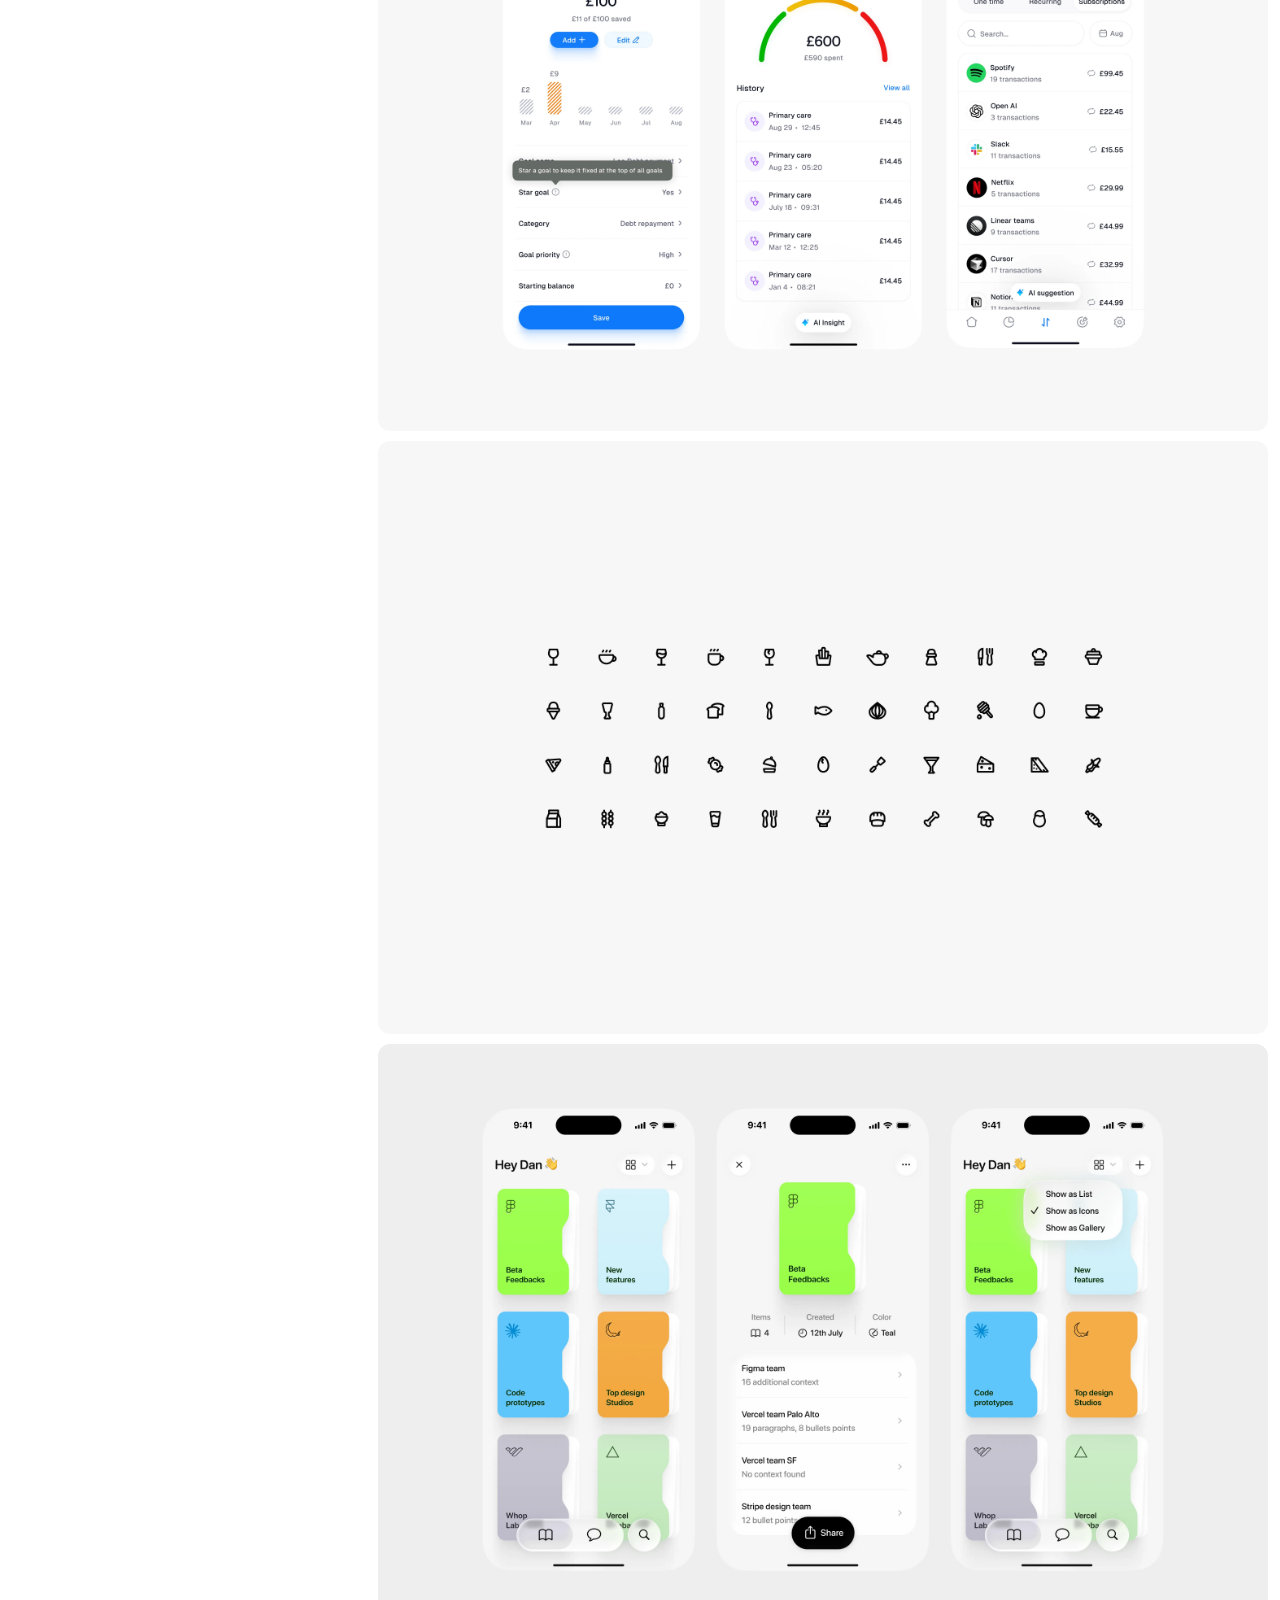
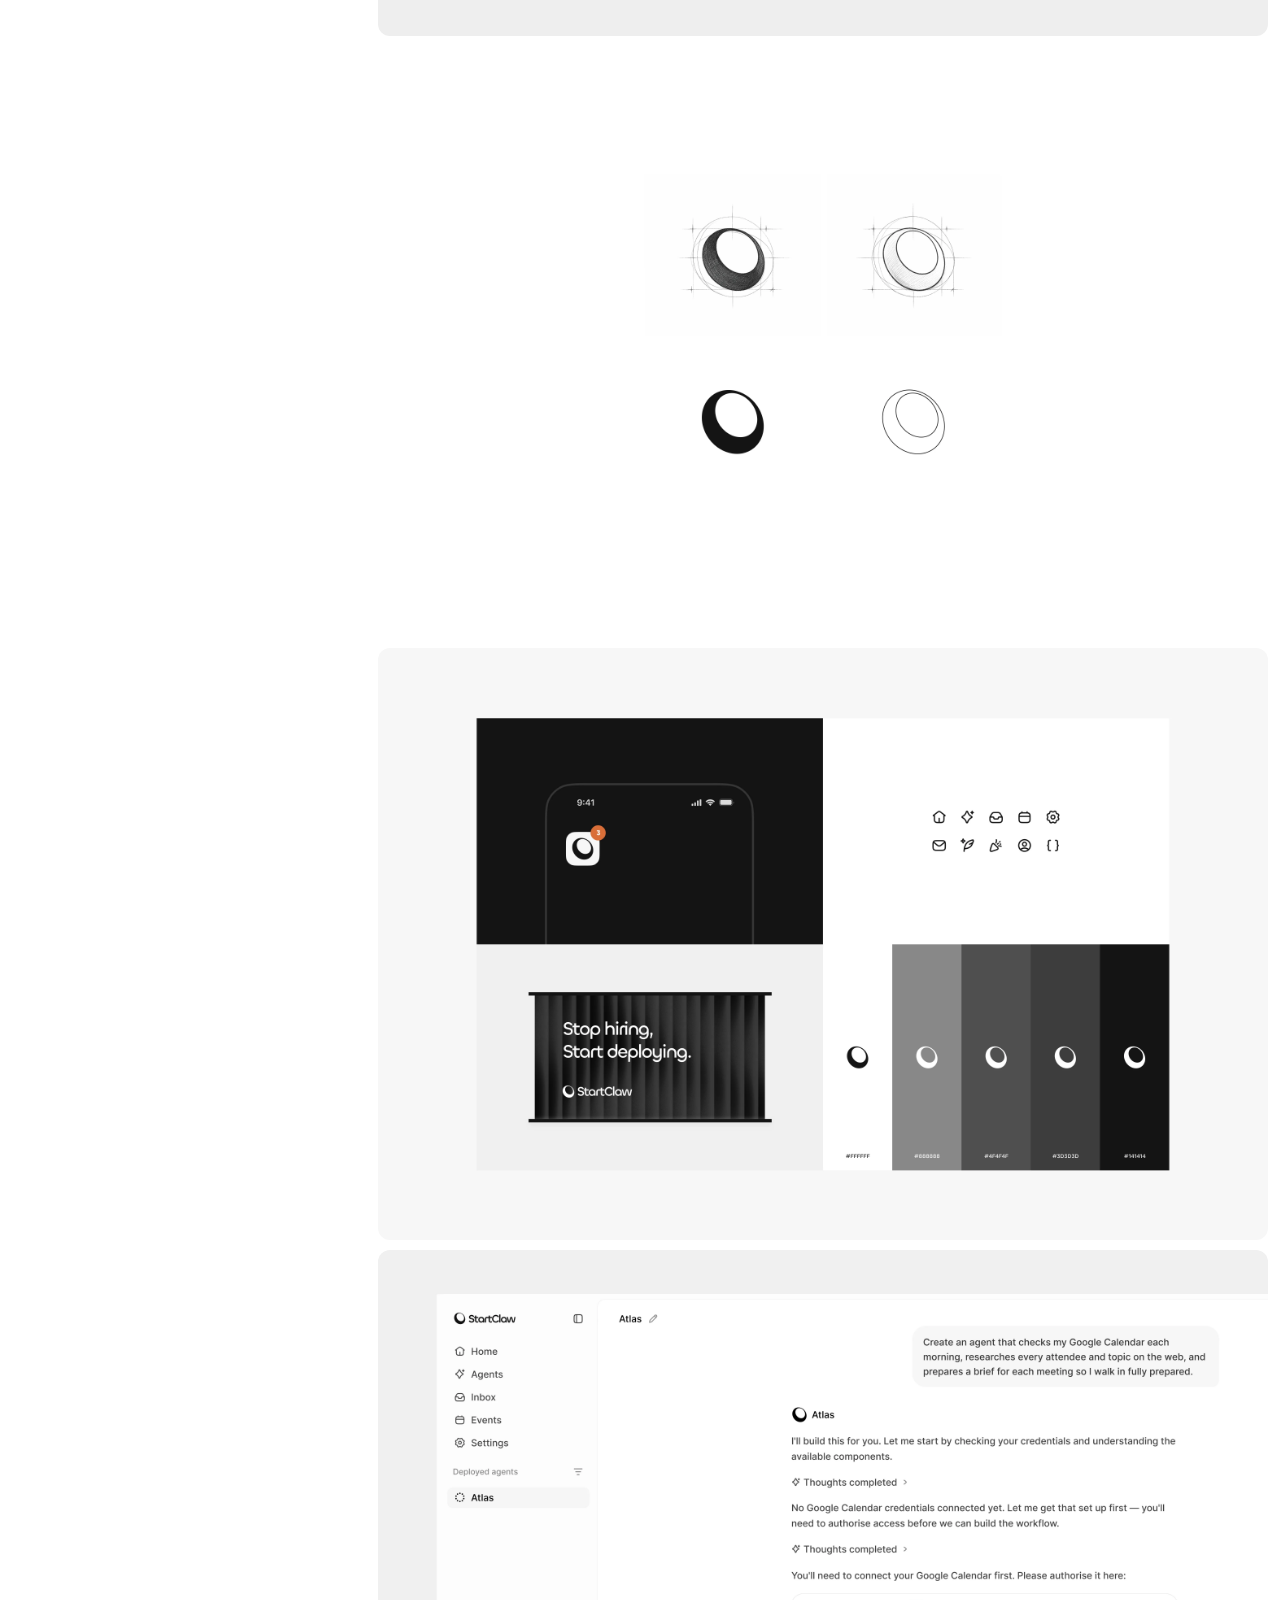
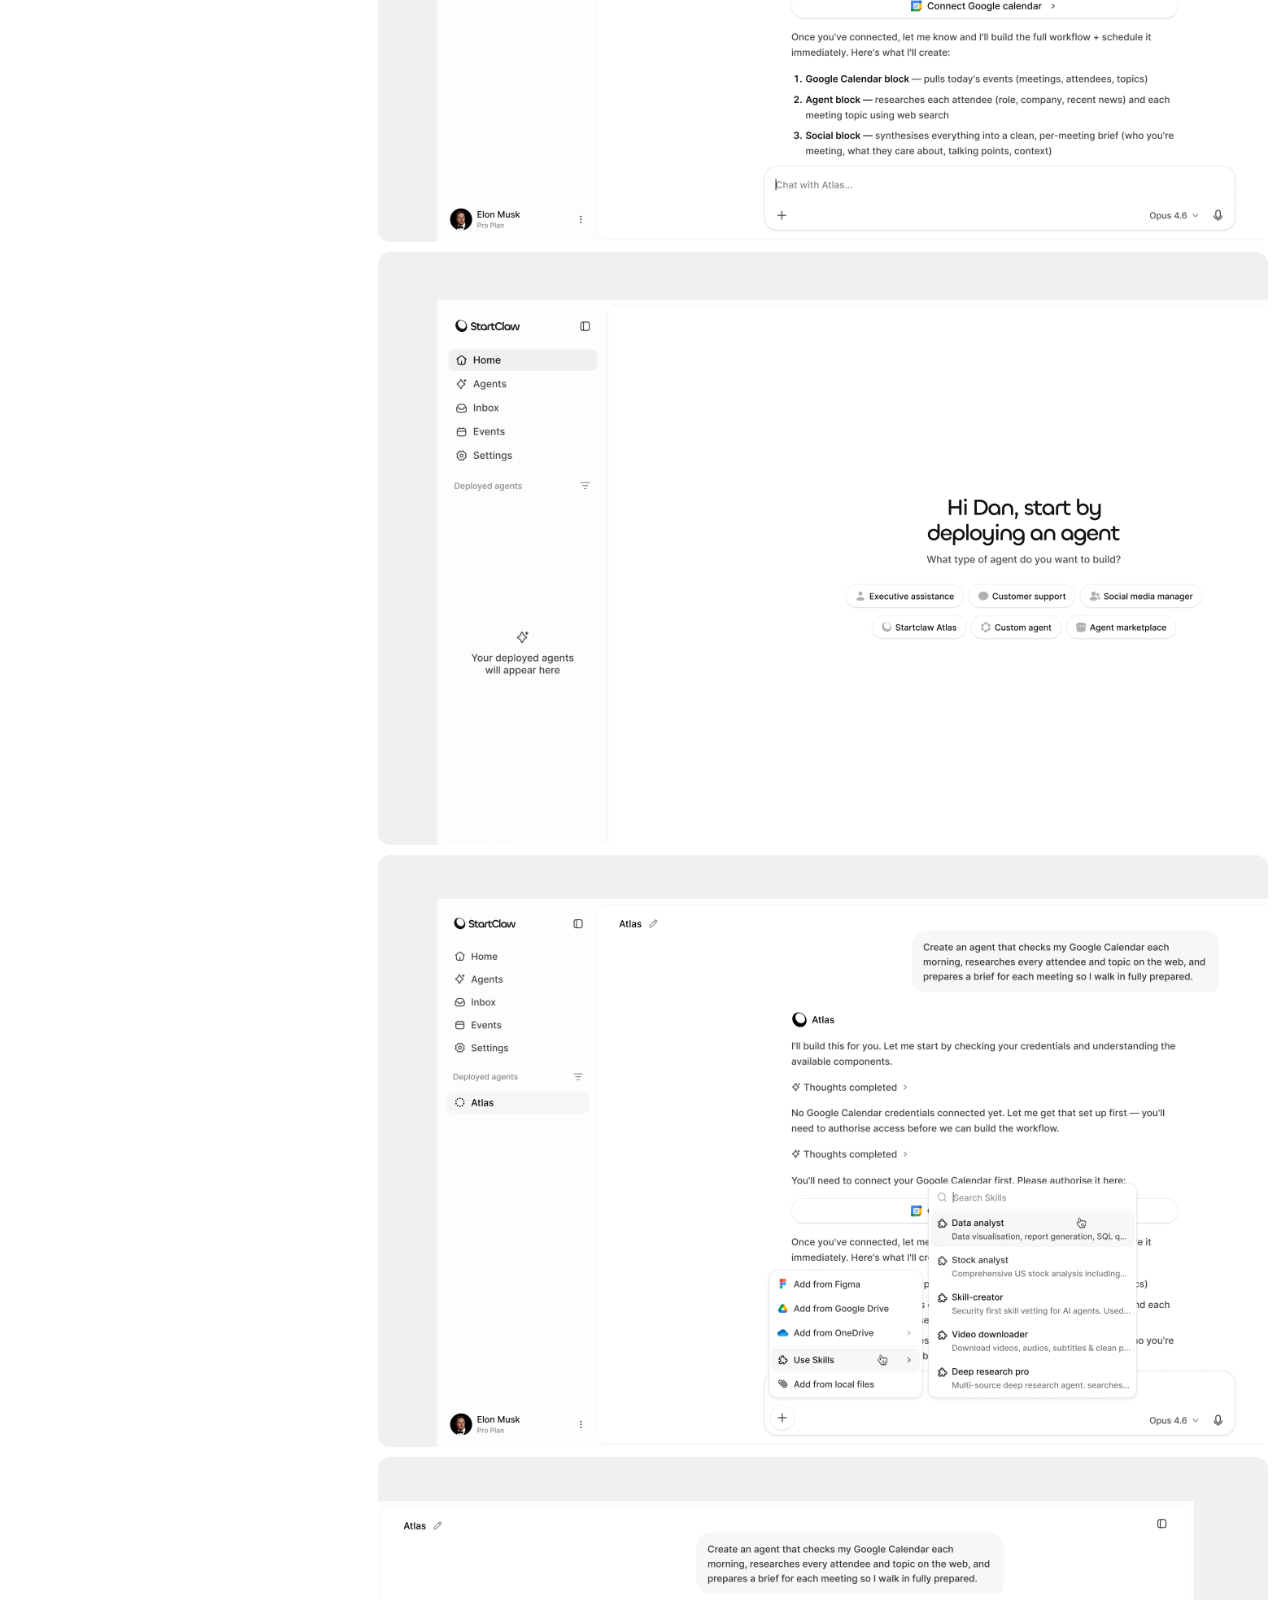
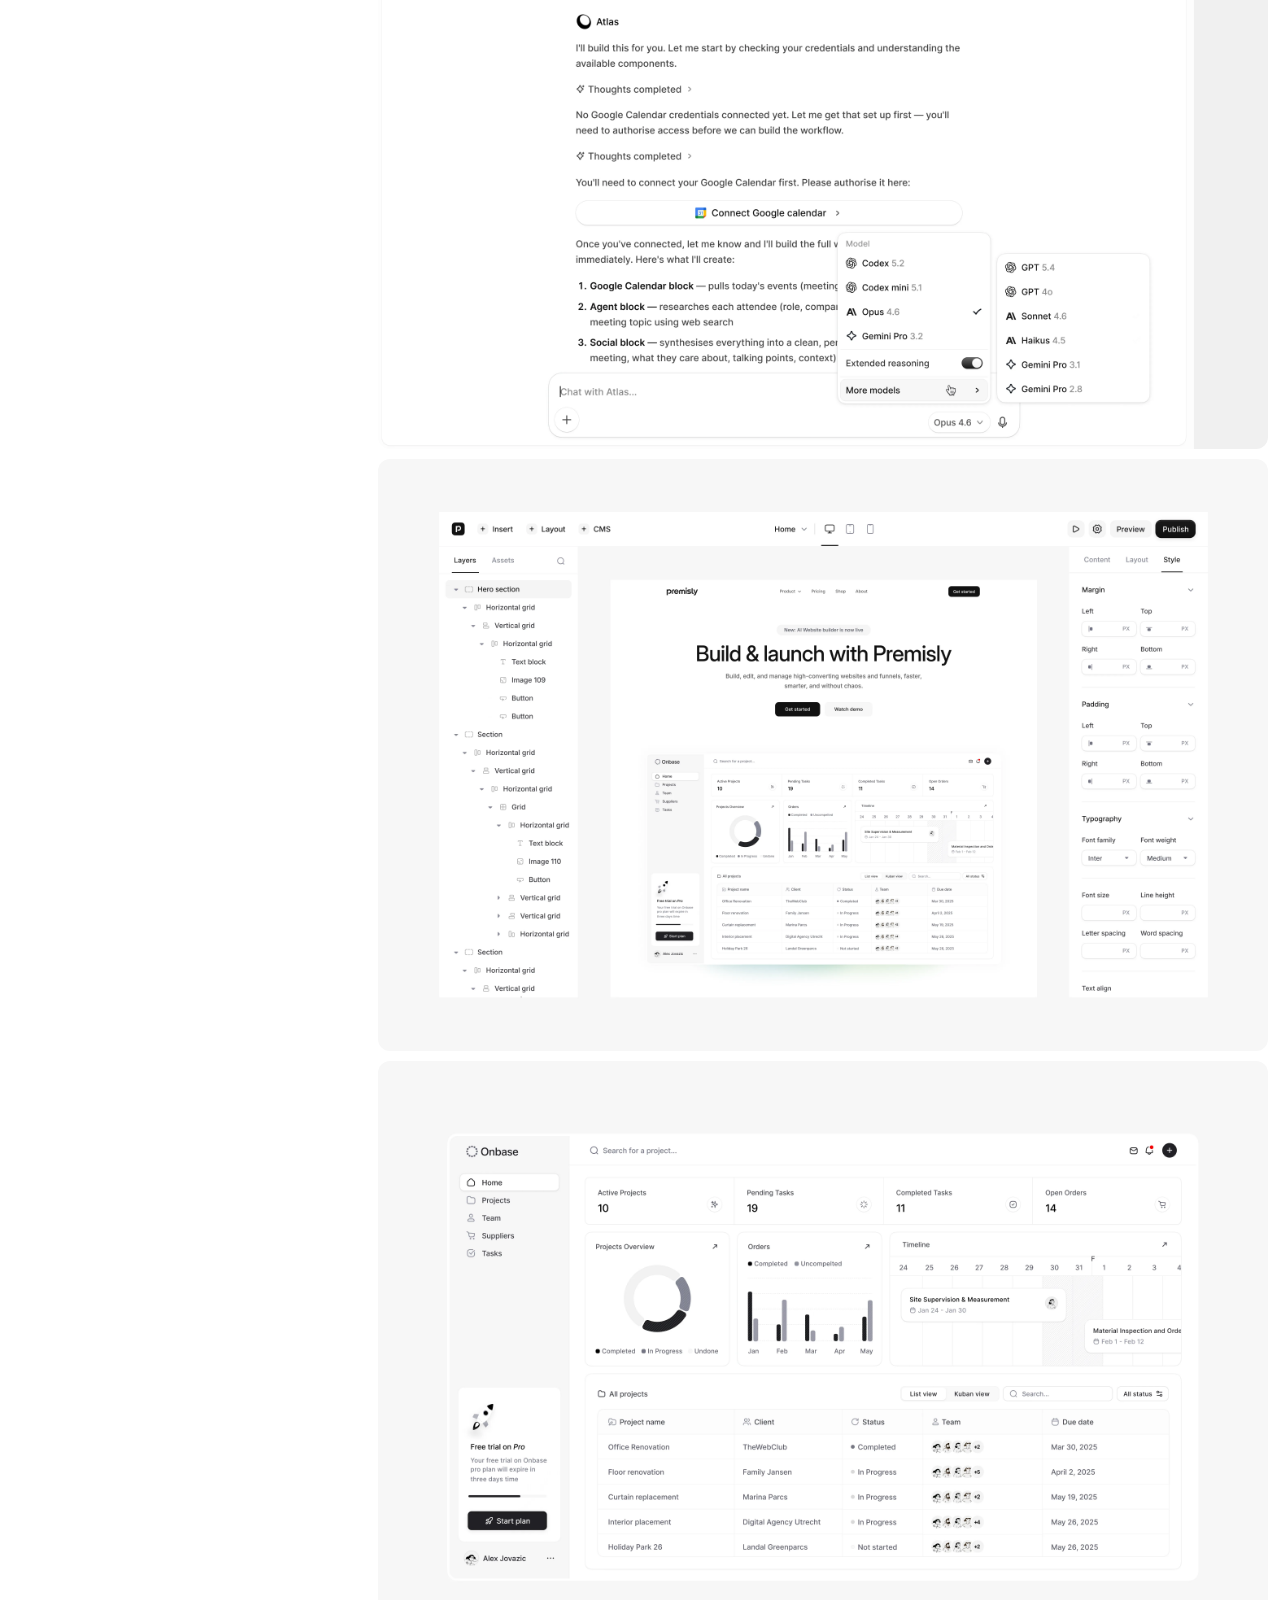
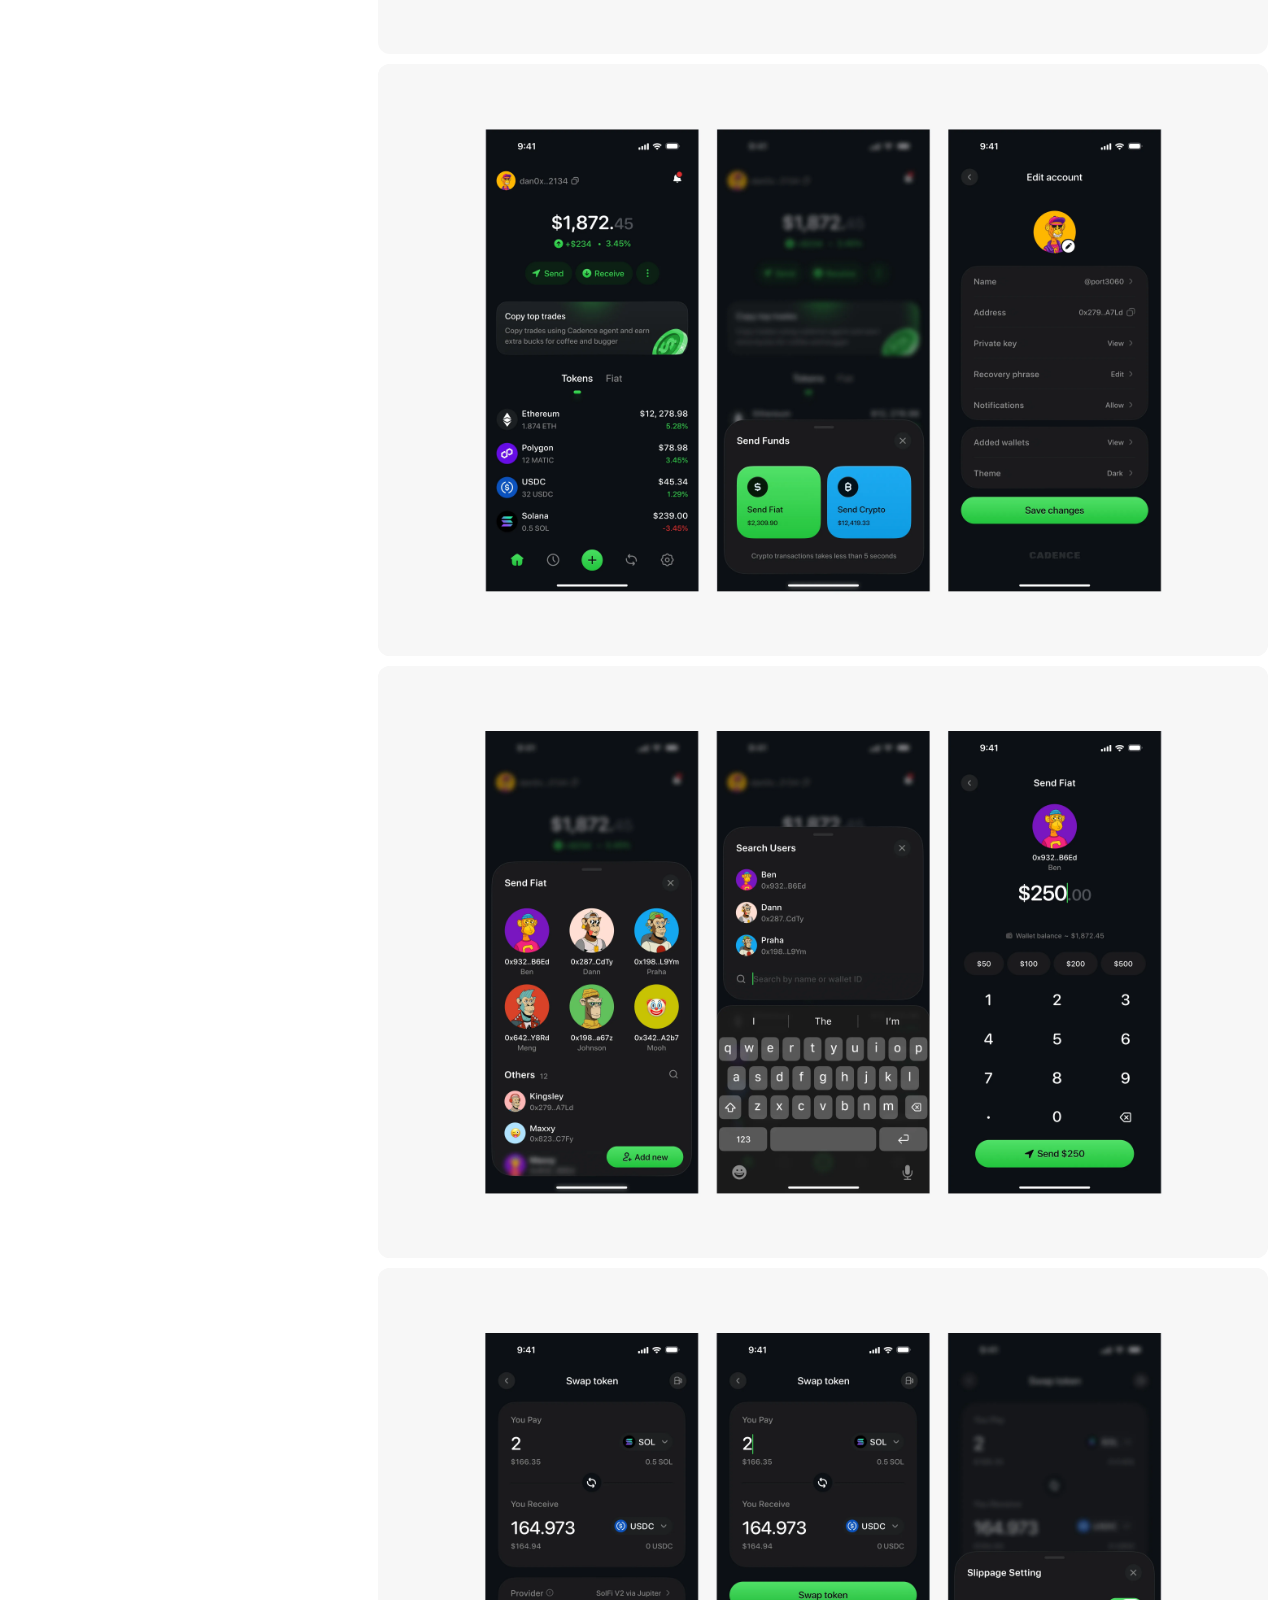
==== commit 6b6caa3c: "Replace image b with Xeho app images Co-Authored-By: Claude Opus 5.5 <noreply@anthropic.com>" ====
--- a/index.html
+++ b/index.html
@@ -74,7 +74,10 @@
       <div class="portfolio-grid">
         <div class="portfolio-card"><img src="images/placeholder.webp" alt="Portfolio project 1" loading="eager" fetchpriority="high" decoding="async"></div>
         <div class="portfolio-card"><img src="images/image a.webp" alt="Portfolio project 2" loading="eager" fetchpriority="high" decoding="async"></div>
-        <div class="portfolio-card"><img src="images/image b.webp" alt="Portfolio project 3" loading="eager" decoding="async"></div>
+        <div class="portfolio-card"><img src="images/image ff.webp" alt="Portfolio project 3" loading="eager" decoding="async"></div>
+        <div class="portfolio-card"><img src="images/image gg.webp" alt="Xeho app onboarding screens" loading="eager" decoding="async"></div>
+        <div class="portfolio-card"><img src="images/image hh.webp" alt="Xeho app meal scanning screens" loading="eager" decoding="async"></div>
+        <div class="portfolio-card"><img src="images/image ii.webp" alt="Xeho app diet dashboard screens" loading="eager" decoding="async"></div>
         <div class="portfolio-card"><img src="images/image c.webp" alt="Portfolio project 4" loading="eager" decoding="async"></div>
         <div class="portfolio-card"><img src="images/image d.webp" alt="Portfolio project 5" loading="lazy" decoding="async"></div>
         <div class="portfolio-card"><img src="images/image e.webp" alt="Portfolio project 6" loading="lazy" decoding="async"></div>
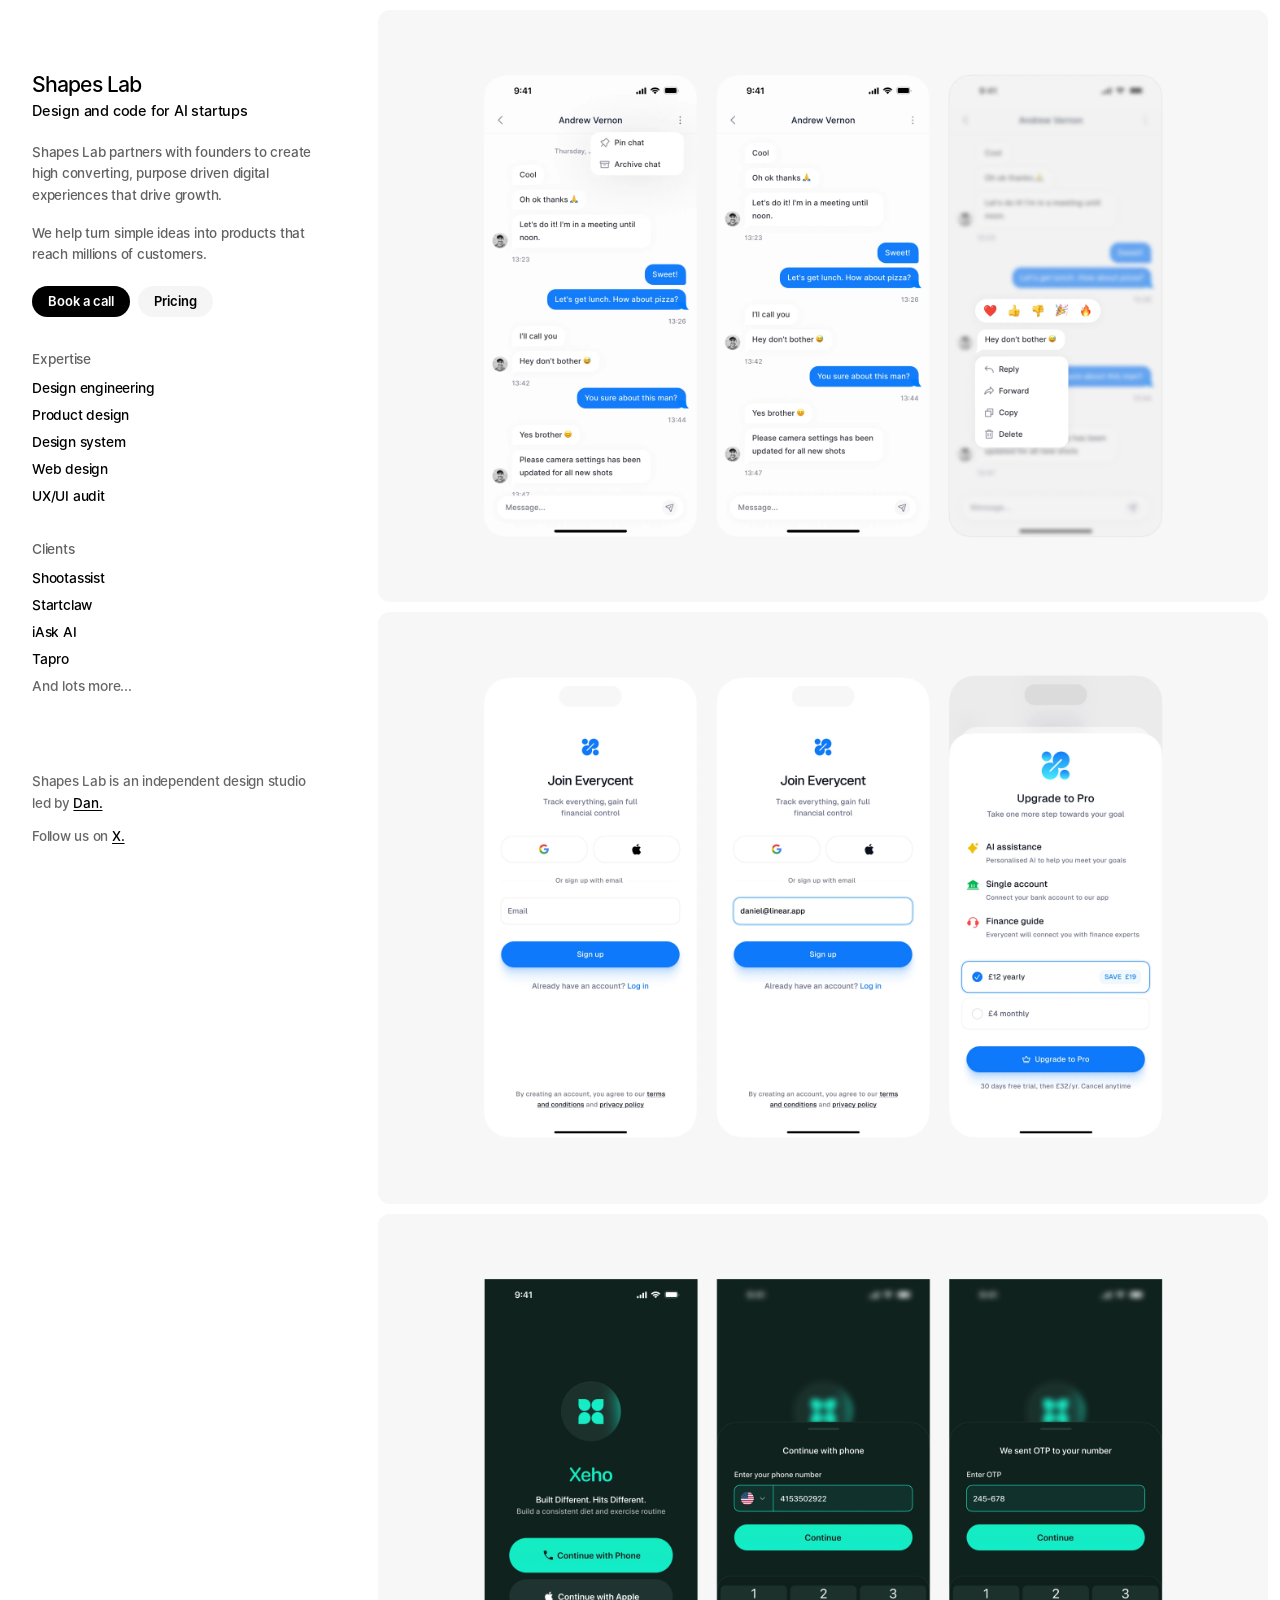
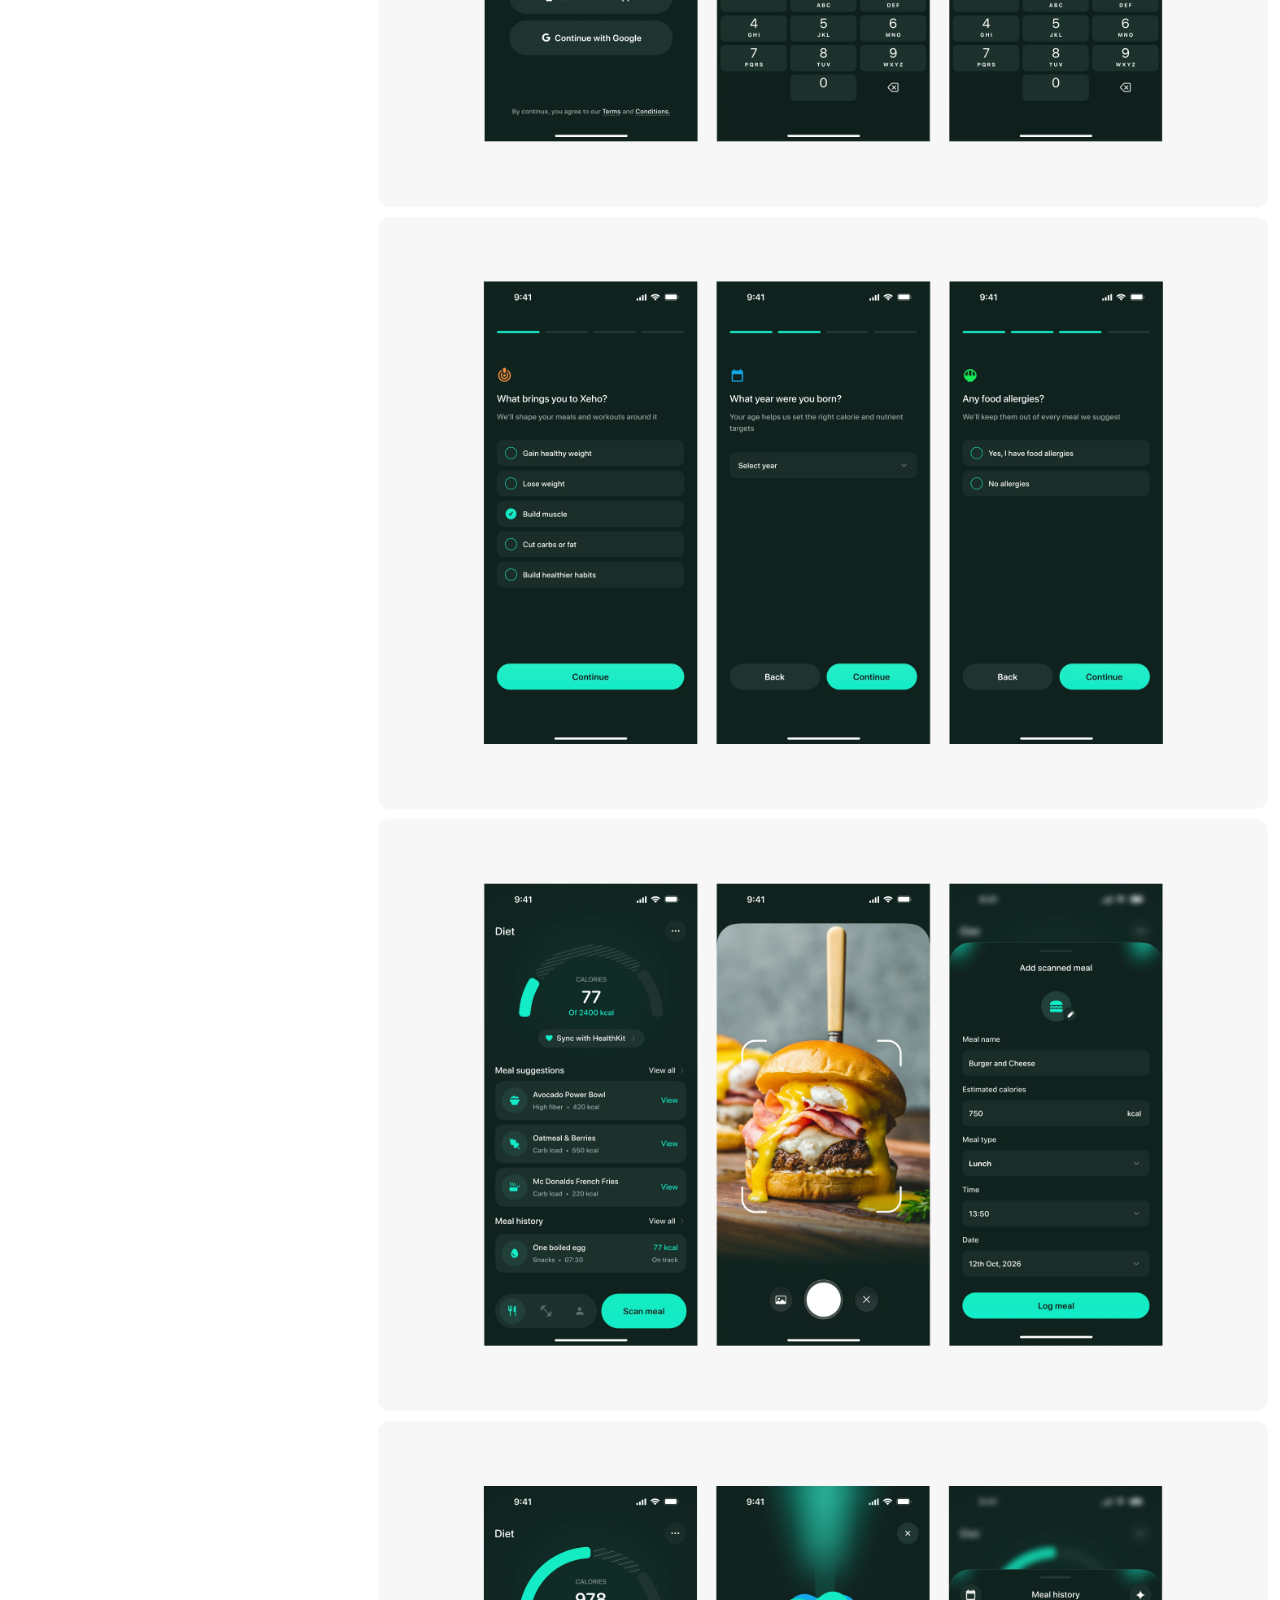
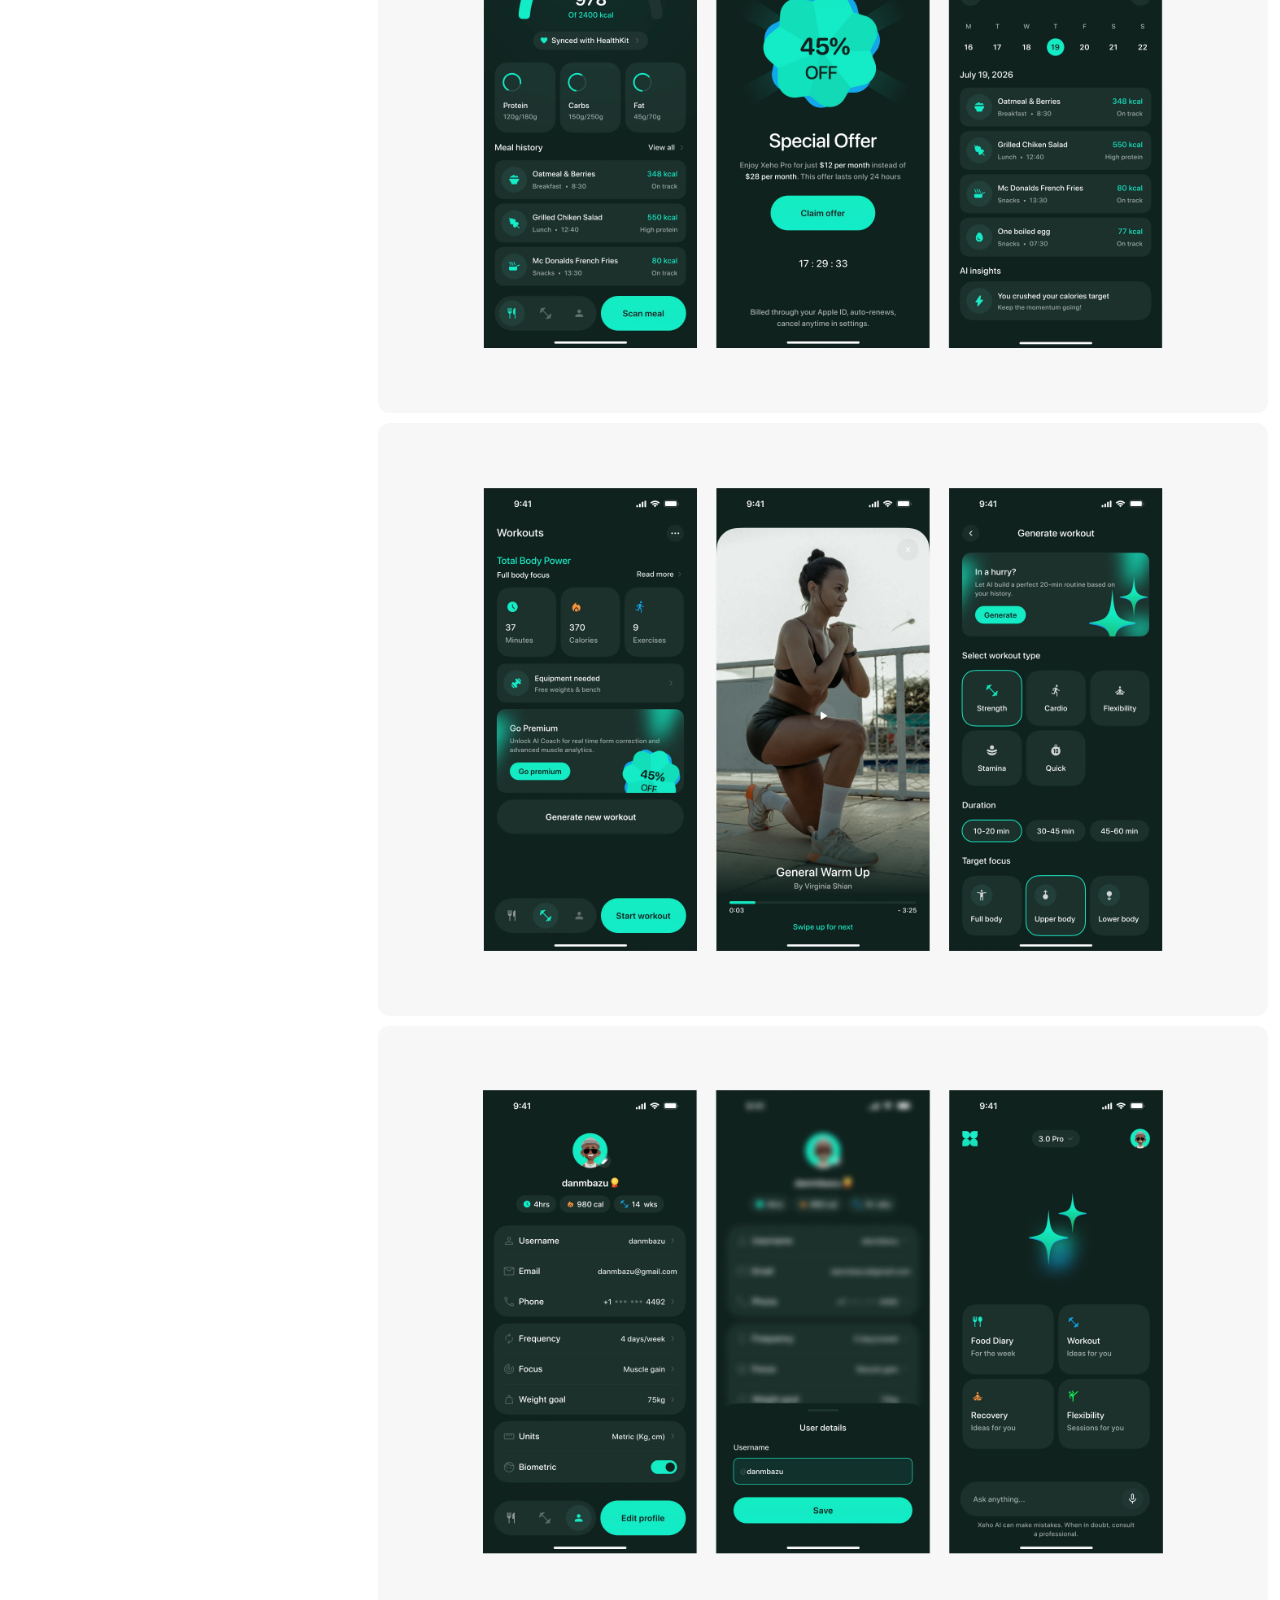
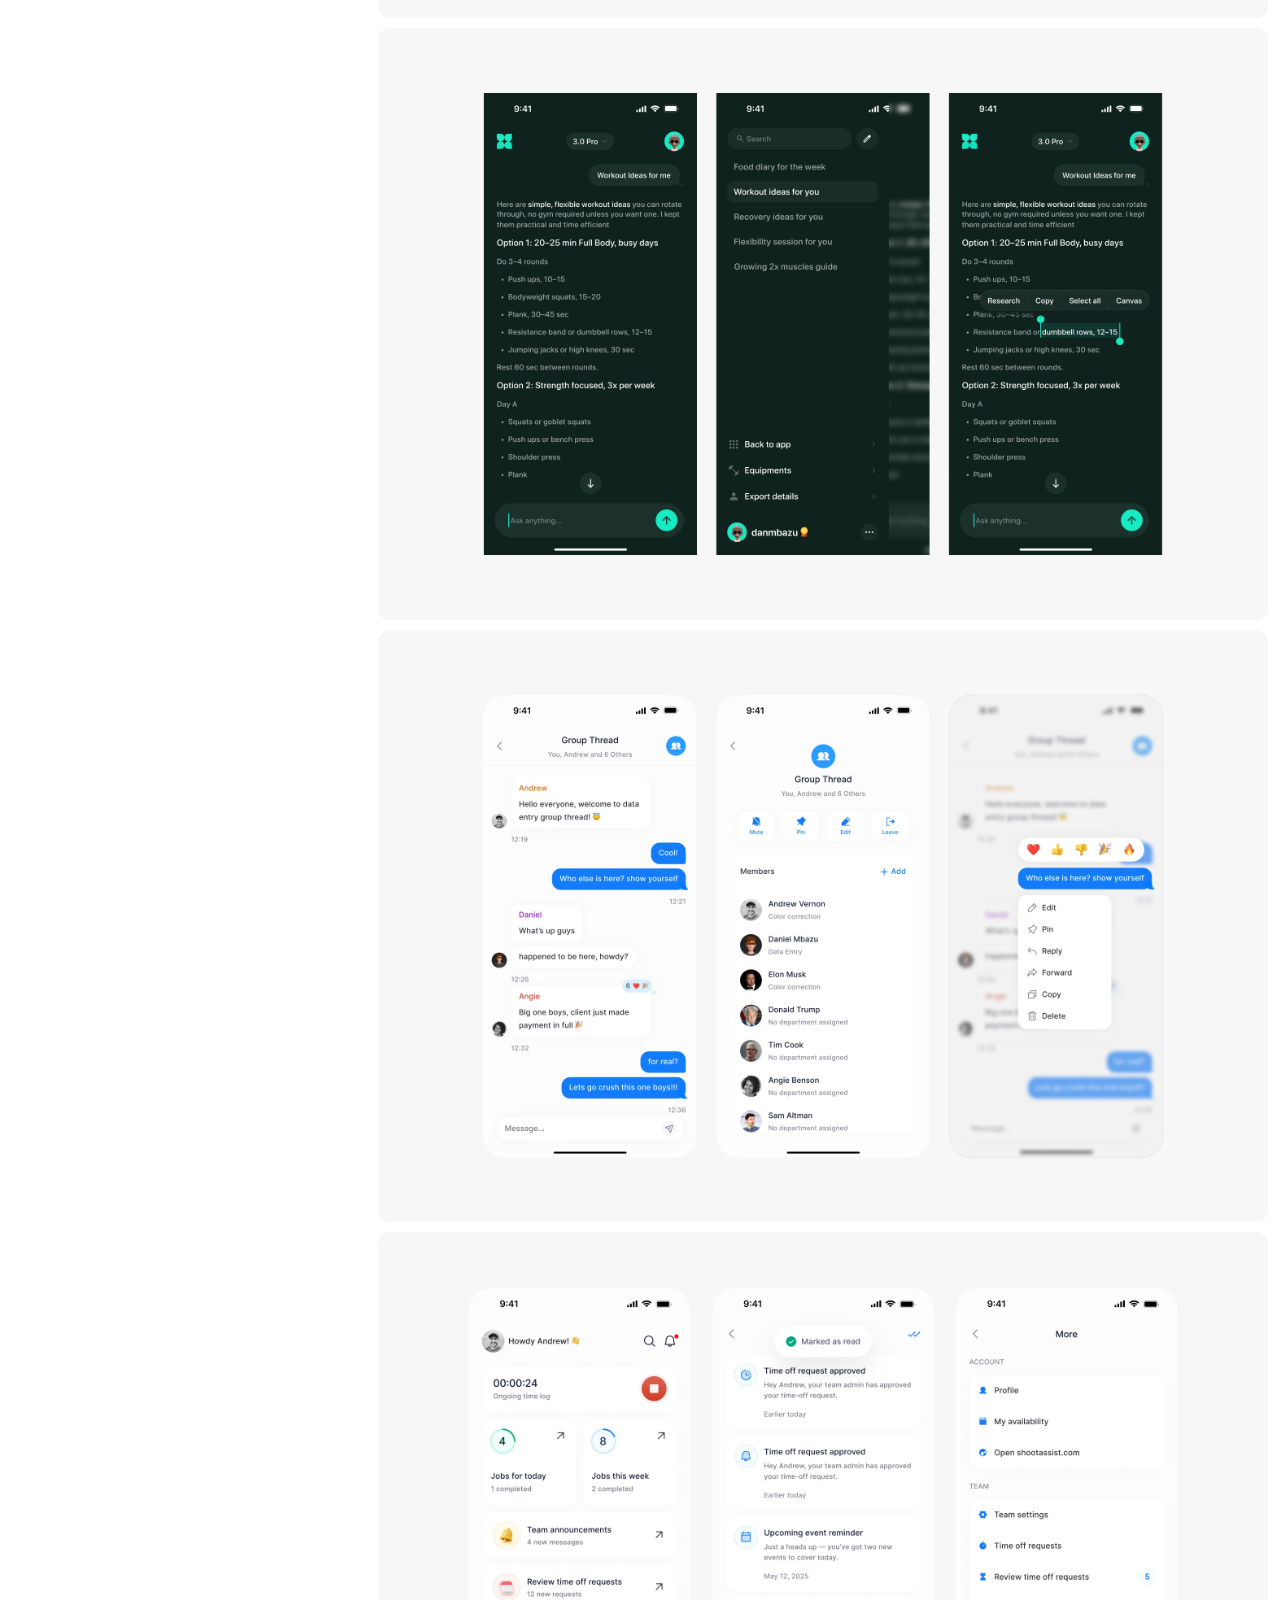
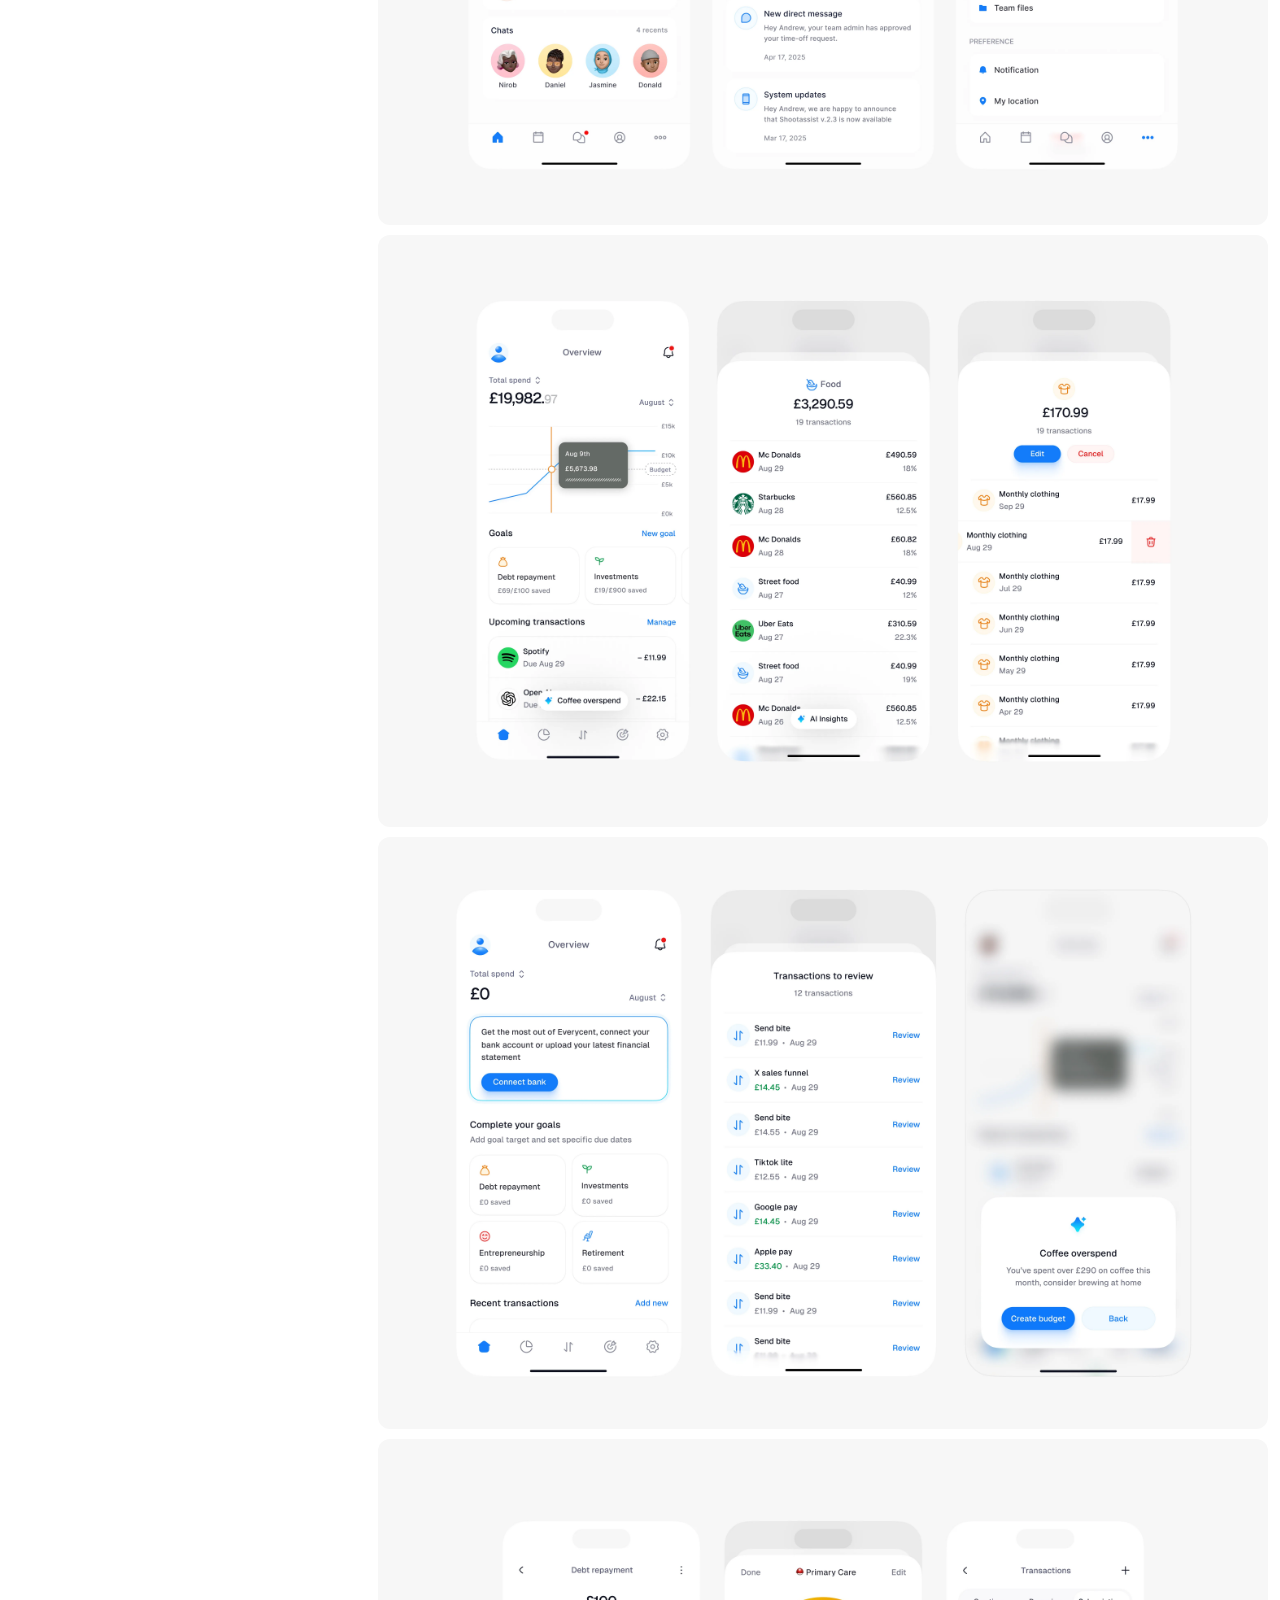
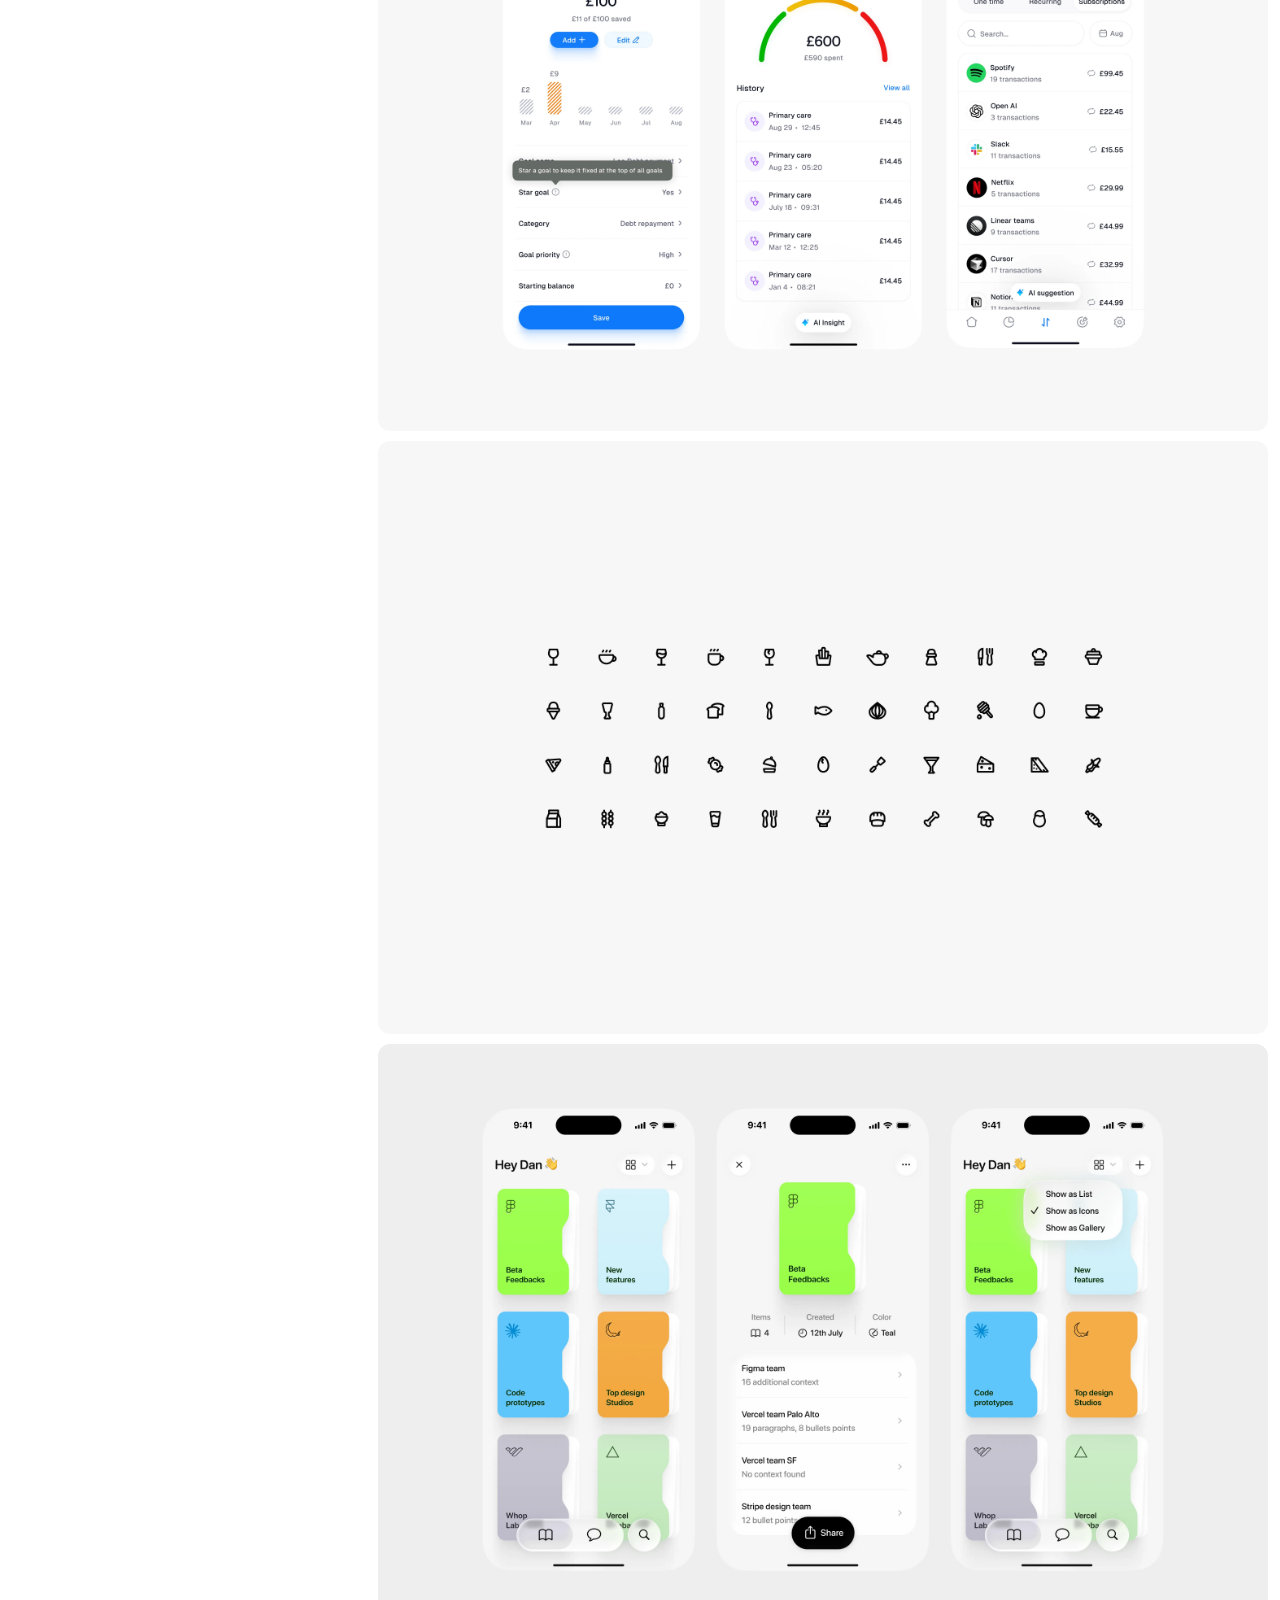
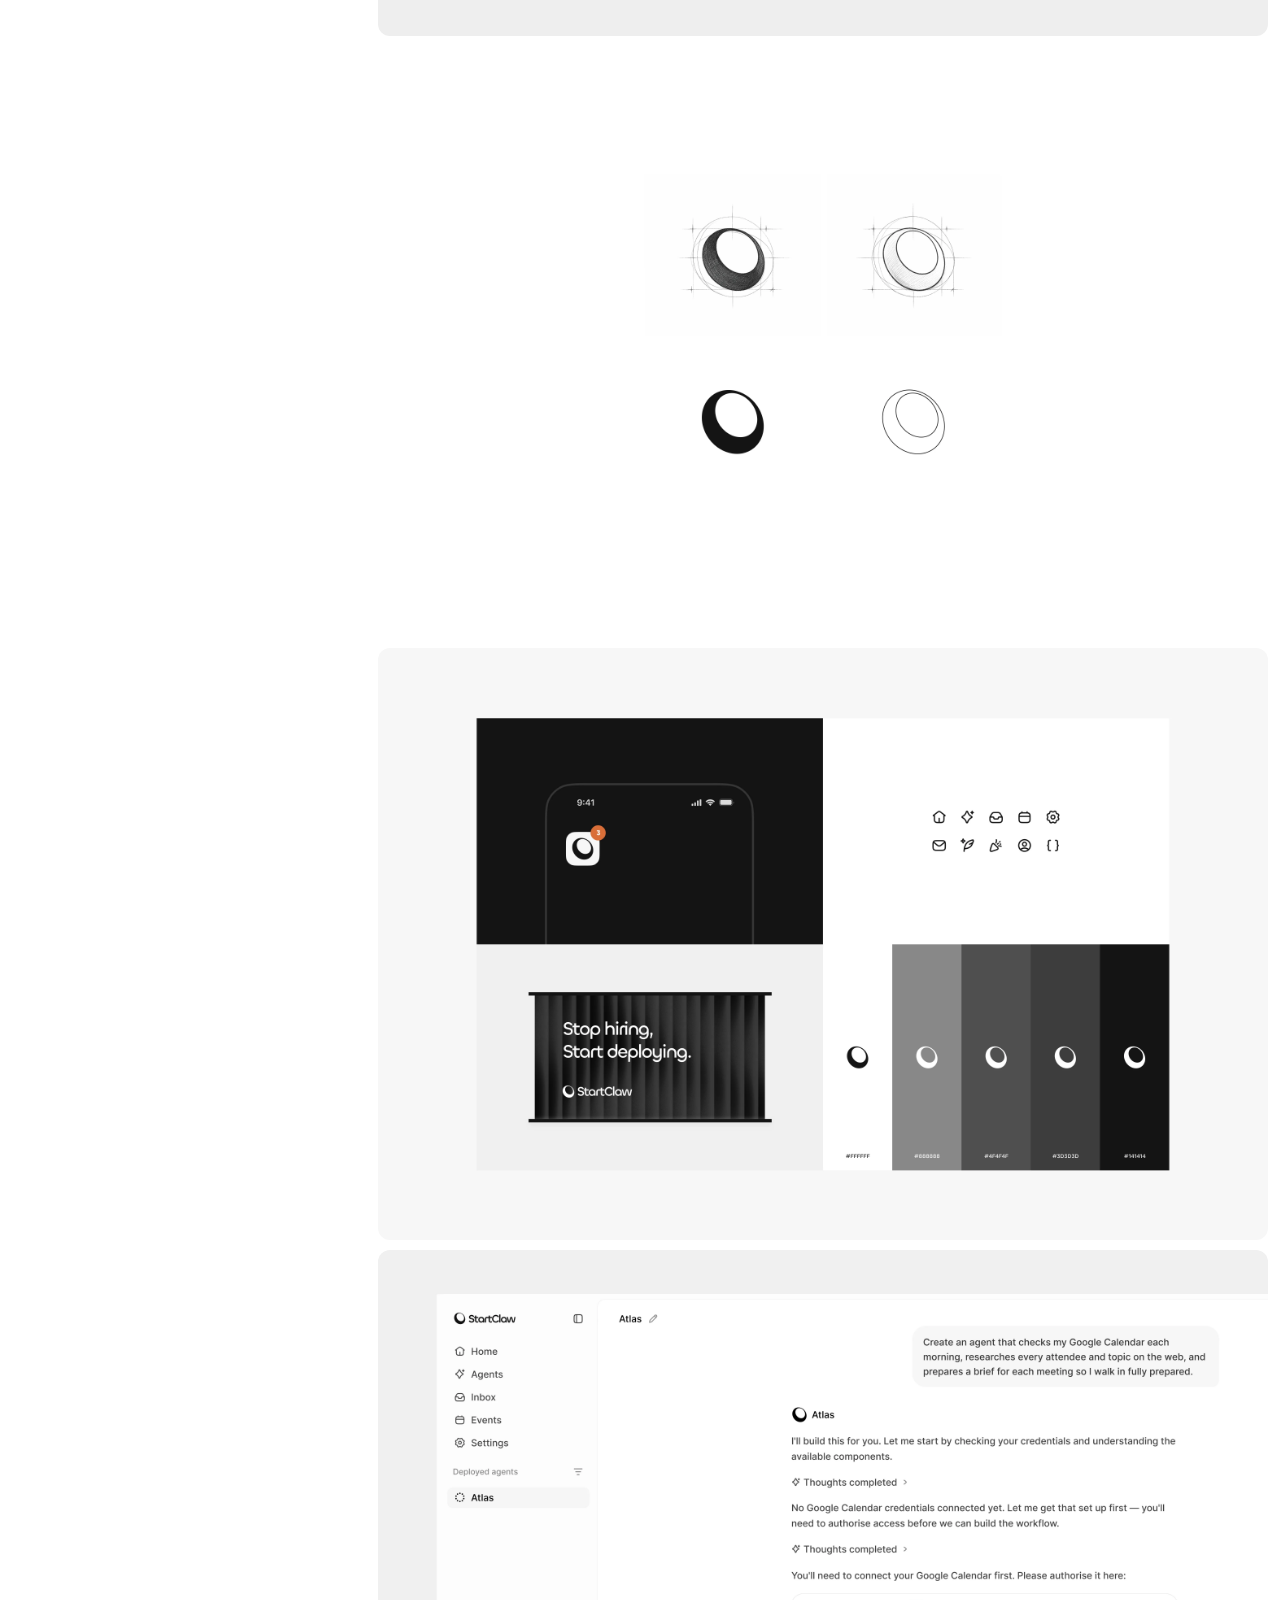
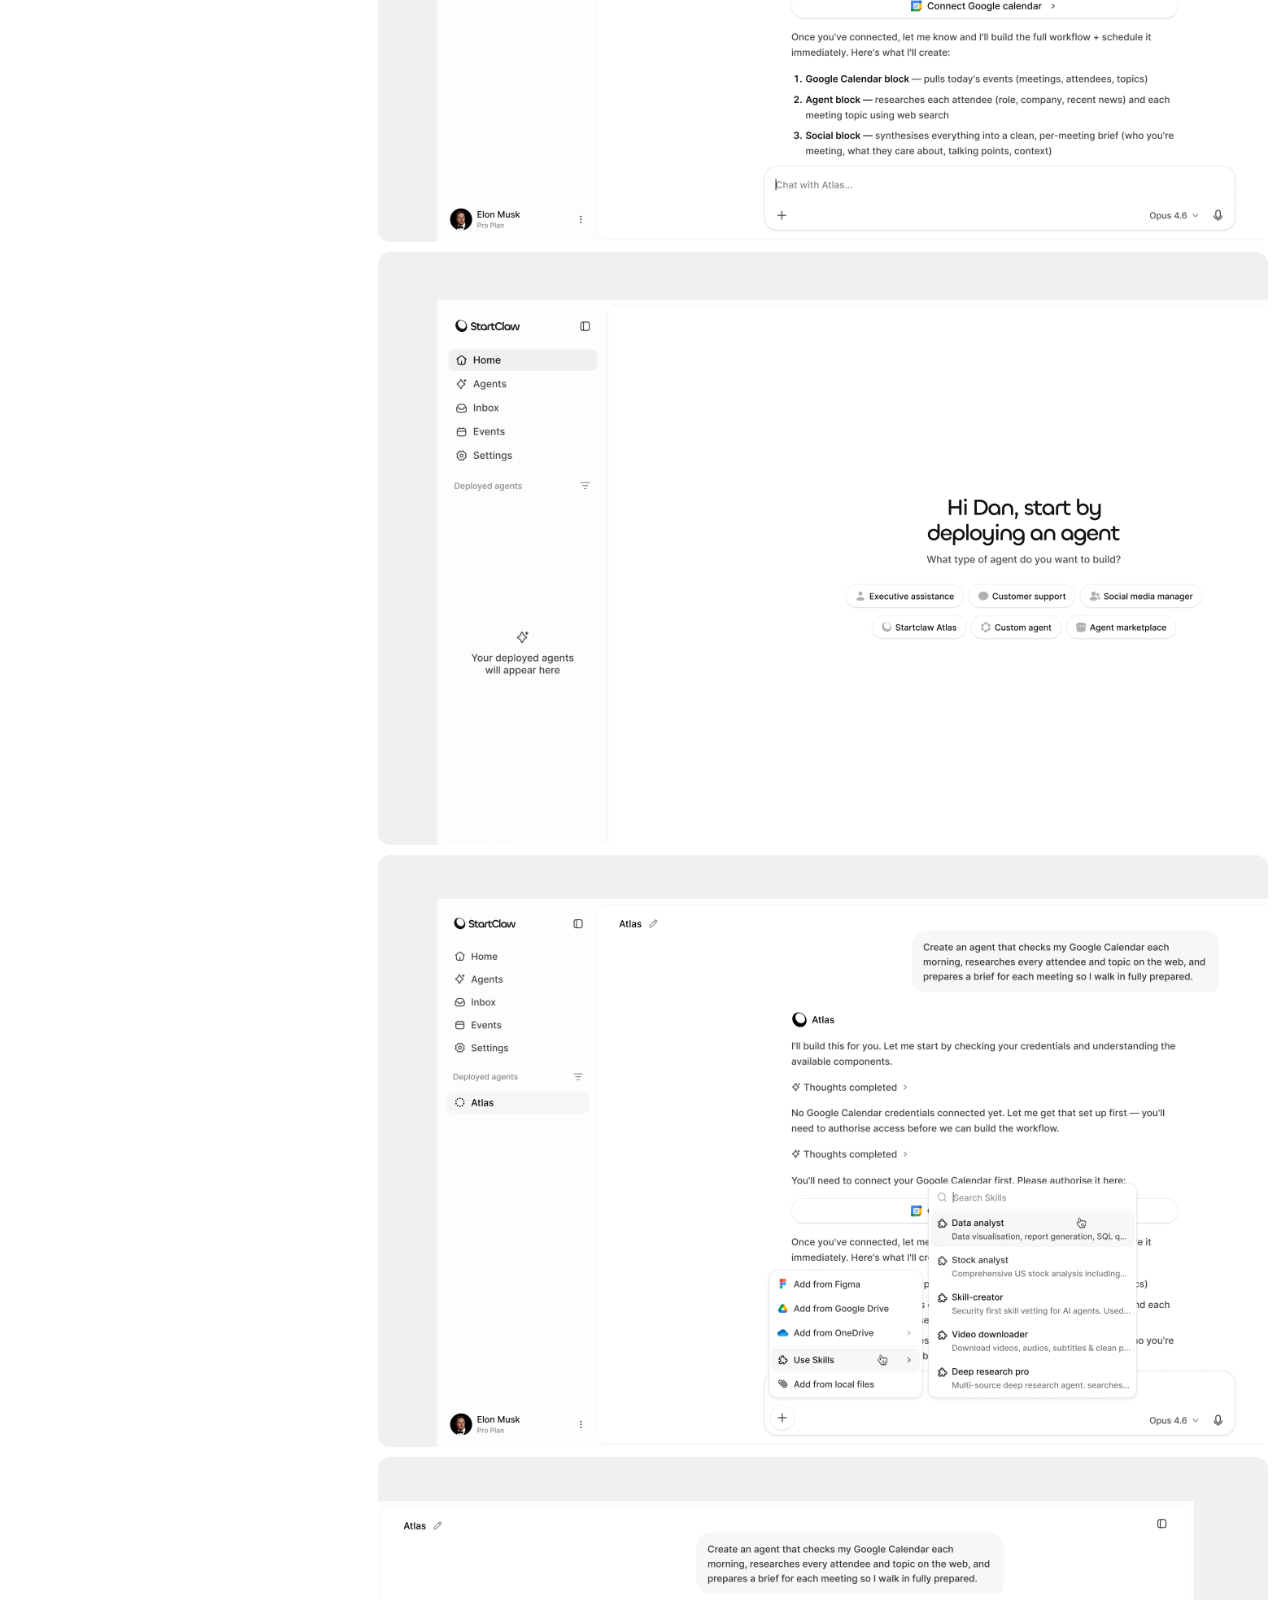
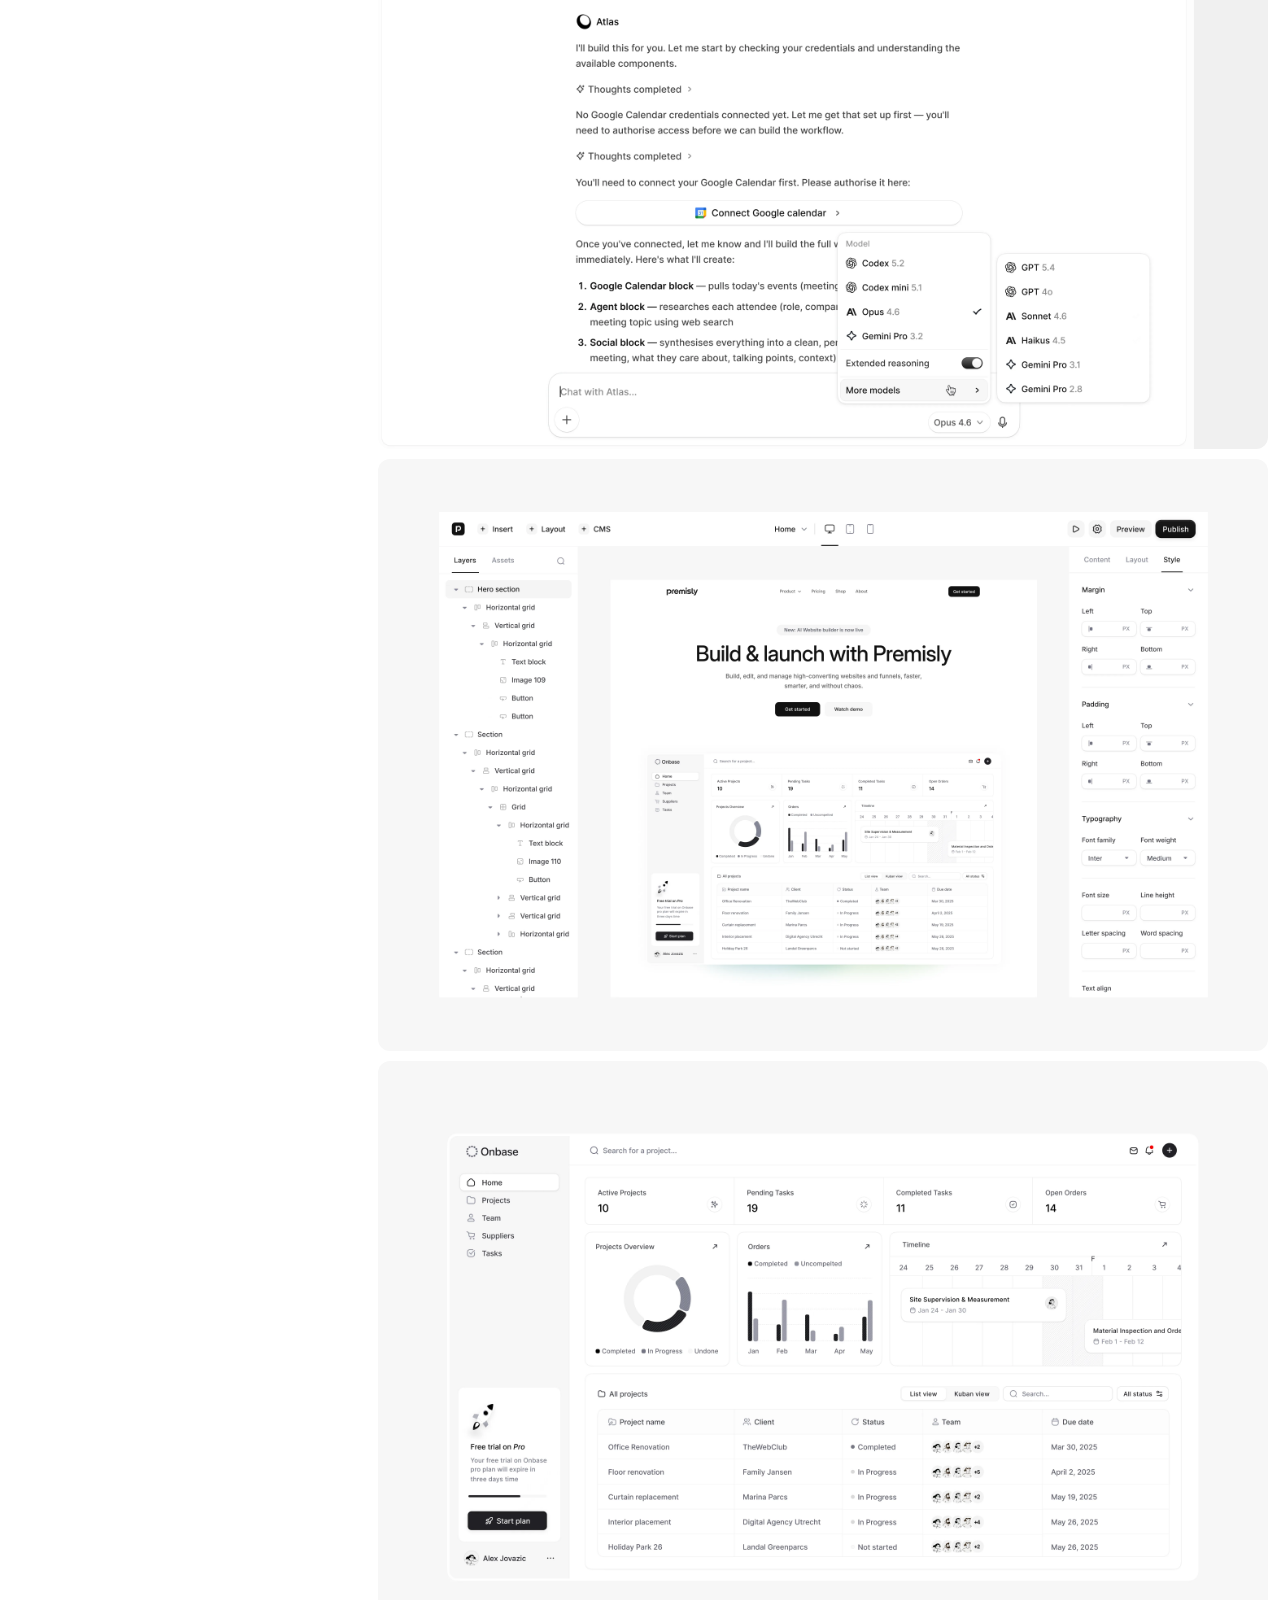
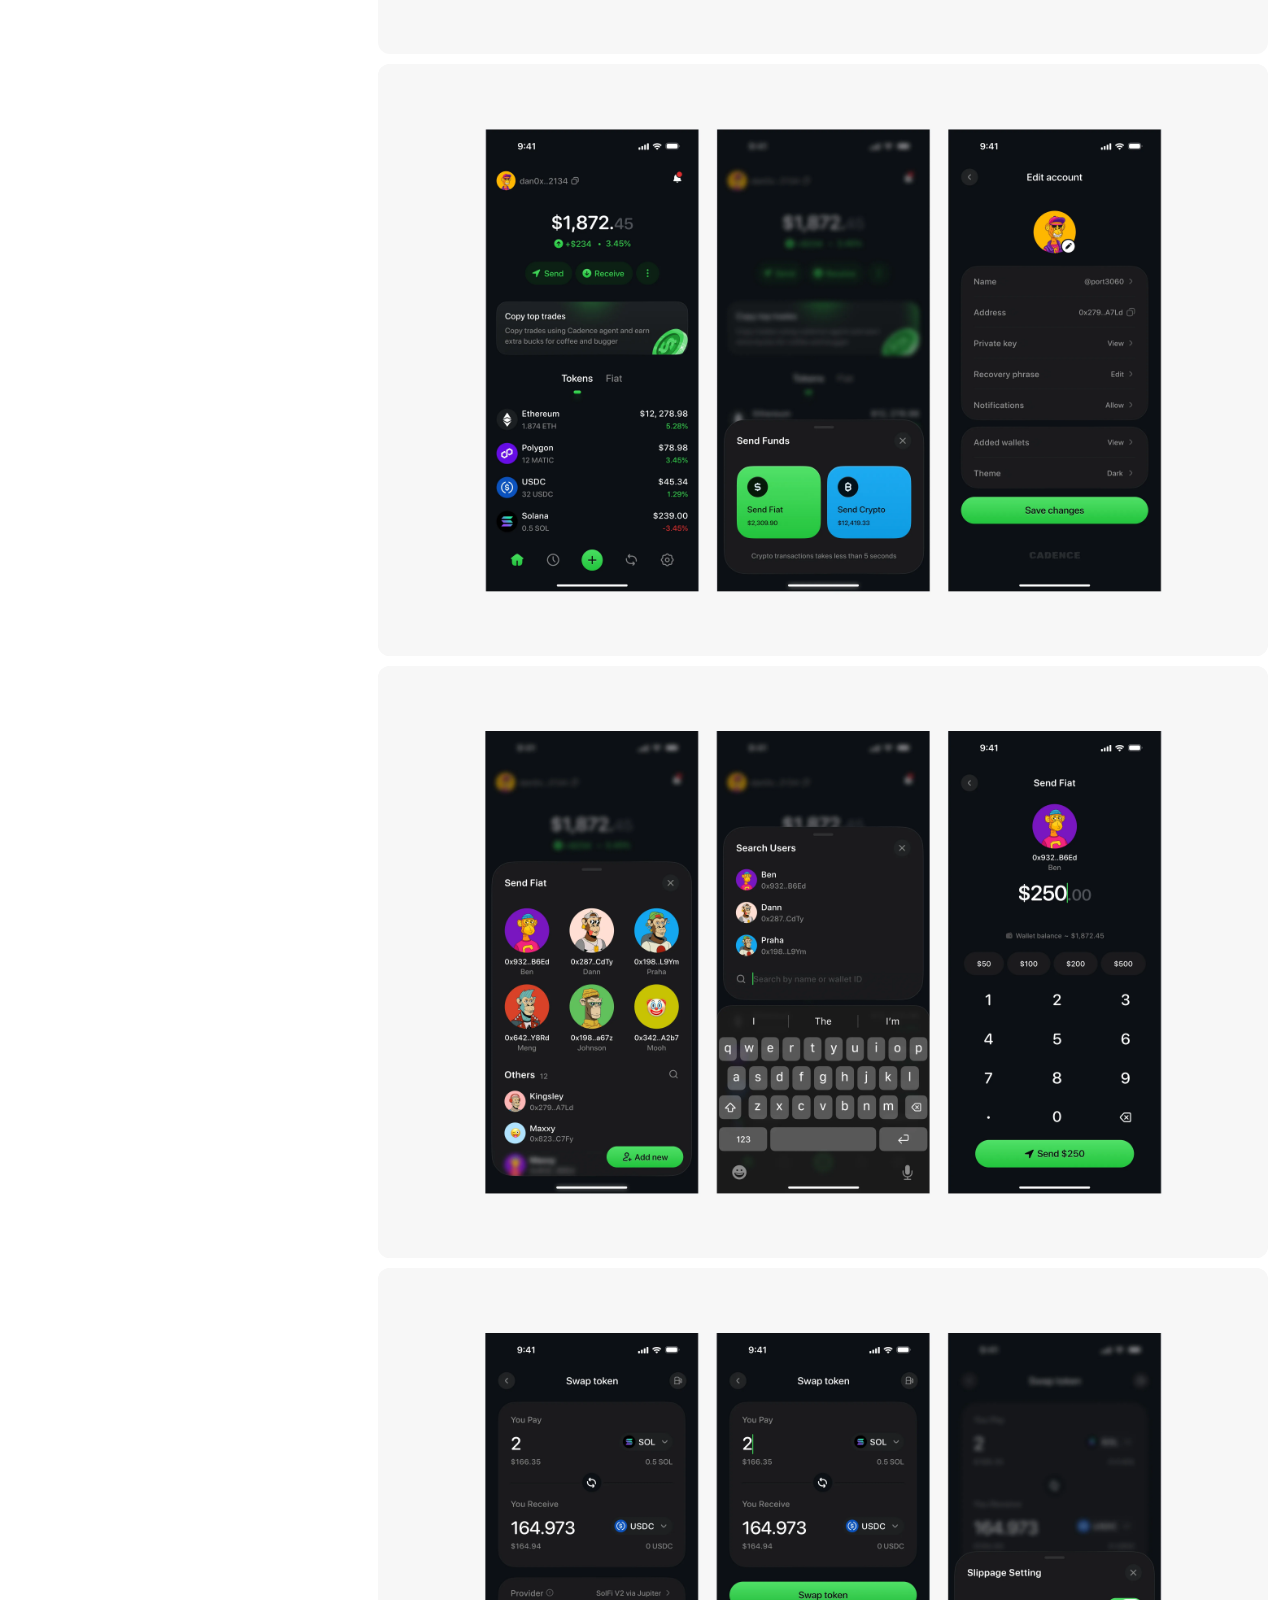
==== commit 149f6364: "Update image e and add descriptive alt text to portfolio images Co-Authored-By: Claude Opus 5.5 <nor" ====
--- a/index.html
+++ b/index.html
@@ -72,43 +72,43 @@
 
     <main class="portfolio animate-portfolio">
       <div class="portfolio-grid">
-        <div class="portfolio-card"><img src="images/placeholder.webp" alt="Portfolio project 1" loading="eager" fetchpriority="high" decoding="async"></div>
-        <div class="portfolio-card"><img src="images/image a.webp" alt="Portfolio project 2" loading="eager" fetchpriority="high" decoding="async"></div>
-        <div class="portfolio-card"><img src="images/image ff.webp" alt="Portfolio project 3" loading="eager" decoding="async"></div>
-        <div class="portfolio-card"><img src="images/image gg.webp" alt="Xeho app onboarding screens" loading="eager" decoding="async"></div>
-        <div class="portfolio-card"><img src="images/image hh.webp" alt="Xeho app meal scanning screens" loading="eager" decoding="async"></div>
-        <div class="portfolio-card"><img src="images/image ii.webp" alt="Xeho app diet dashboard screens" loading="eager" decoding="async"></div>
-        <div class="portfolio-card"><img src="images/image c.webp" alt="Portfolio project 4" loading="eager" decoding="async"></div>
-        <div class="portfolio-card"><img src="images/image d.webp" alt="Portfolio project 5" loading="lazy" decoding="async"></div>
-        <div class="portfolio-card"><img src="images/image e.webp" alt="Portfolio project 6" loading="lazy" decoding="async"></div>
-        <div class="portfolio-card"><img src="images/image f.webp" alt="Portfolio project 7" loading="lazy" decoding="async"></div>
-        <div class="portfolio-card"><img src="images/image g.webp" alt="Portfolio project 8" loading="lazy" decoding="async"></div>
-        <div class="portfolio-card"><img src="images/image h.webp" alt="Portfolio project 9" loading="lazy" decoding="async"></div>
-        <div class="portfolio-card"><img src="images/image i.webp" alt="Portfolio project 10" loading="lazy" decoding="async"></div>
-        <div class="portfolio-card"><img src="images/image j.webp" alt="Portfolio project 11" loading="lazy" decoding="async"></div>
-        <div class="portfolio-card"><img src="images/image k.webp" alt="Portfolio project 12" loading="lazy" decoding="async"></div>
-        <div class="portfolio-card"><img src="images/image l.webp" alt="Portfolio project 13" loading="lazy" decoding="async"></div>
-        <div class="portfolio-card"><img src="images/image m.webp" alt="Portfolio project 14" loading="lazy" decoding="async"></div>
-        <div class="portfolio-card"><img src="images/image n.webp" alt="Portfolio project 15" loading="lazy" decoding="async"></div>
-        <div class="portfolio-card"><img src="images/image o.webp" alt="Portfolio project 16" loading="lazy" decoding="async"></div>
-        <div class="portfolio-card"><img src="images/image p.webp" alt="Portfolio project 17" loading="lazy" decoding="async"></div>
-        <div class="portfolio-card"><img src="images/image q.webp" alt="Portfolio project 18" loading="lazy" decoding="async"></div>
-        <div class="portfolio-card"><img src="images/image r.webp" alt="Portfolio project 19" loading="lazy" decoding="async"></div>
-        <div class="portfolio-card"><img src="images/image s.webp" alt="Portfolio project 20" loading="lazy" decoding="async"></div>
-        <div class="portfolio-card"><img src="images/image t.webp" alt="Portfolio project 21" loading="lazy" decoding="async"></div>
-        <div class="portfolio-card"><img src="images/image u.webp" alt="Portfolio project 22" loading="lazy" decoding="async"></div>
-        <div class="portfolio-card"><img src="images/image v.webp" alt="Portfolio project 23" loading="lazy" decoding="async"></div>
-        <div class="portfolio-card"><img src="images/image w.webp" alt="Portfolio project 24" loading="lazy" decoding="async"></div>
-        <div class="portfolio-card"><img src="images/image x.webp" alt="Portfolio project 25" loading="lazy" decoding="async"></div>
-        <div class="portfolio-card"><img src="images/image-1.webp" alt="Portfolio project 26" loading="lazy" decoding="async"></div>
-        <div class="portfolio-card"><img src="images/image-2.webp" alt="Portfolio project 27" loading="lazy" decoding="async"></div>
-        <div class="portfolio-card"><img src="images/image y.webp" alt="Portfolio project 28" loading="lazy" decoding="async"></div>
-        <div class="portfolio-card"><img src="images/image z.webp" alt="Portfolio project 29" loading="lazy" decoding="async"></div>
-        <div class="portfolio-card"><img src="images/image aa.webp" alt="Portfolio project 30" loading="lazy" decoding="async"></div>
-        <div class="portfolio-card"><img src="images/image bb.webp" alt="Portfolio project 31" loading="lazy" decoding="async"></div>
-        <div class="portfolio-card"><img src="images/image cc.webp" alt="Portfolio project 32" loading="lazy" decoding="async"></div>
-        <div class="portfolio-card"><img src="images/image dd.webp" alt="Portfolio project 33" loading="lazy" decoding="async"></div>
-        <div class="portfolio-card"><img src="images/image ee.webp" alt="Portfolio project 34" loading="lazy" decoding="async"></div>
+        <div class="portfolio-card"><img src="images/placeholder.webp" alt="Messaging app chat screens with a conversation, pinned chat menu and message reactions" loading="eager" fetchpriority="high" decoding="async"></div>
+        <div class="portfolio-card"><img src="images/image a.webp" alt="Everycent finance app sign-up screens and Upgrade to Pro paywall" loading="eager" fetchpriority="high" decoding="async"></div>
+        <div class="portfolio-card"><img src="images/image ff.webp" alt="Xeho fitness app sign-in screens with phone number and OTP verification" loading="eager" decoding="async"></div>
+        <div class="portfolio-card"><img src="images/image gg.webp" alt="Xeho onboarding screens asking about goals, birth year and food allergies" loading="eager" decoding="async"></div>
+        <div class="portfolio-card"><img src="images/image hh.webp" alt="Xeho meal scanning flow: diet dashboard, food camera and add scanned meal form" loading="eager" decoding="async"></div>
+        <div class="portfolio-card"><img src="images/image ii.webp" alt="Xeho diet dashboard with calorie tracking, special offer paywall and meal history" loading="eager" decoding="async"></div>
+        <div class="portfolio-card"><img src="images/image c.webp" alt="Xeho workout screens: workouts overview, warm-up video and AI workout generator" loading="eager" decoding="async"></div>
+        <div class="portfolio-card"><img src="images/image d.webp" alt="Xeho profile settings, edit username and AI assistant home screens" loading="lazy" decoding="async"></div>
+        <div class="portfolio-card"><img src="images/image e.webp" alt="Xeho AI assistant chat with workout ideas, chat history sidebar and text selection" loading="lazy" decoding="async"></div>
+        <div class="portfolio-card"><img src="images/image f.webp" alt="Messaging app group thread screens with member list and message actions" loading="lazy" decoding="async"></div>
+        <div class="portfolio-card"><img src="images/image g.webp" alt="Shootassist team app screens: home with job timer, notifications and settings menu" loading="lazy" decoding="async"></div>
+        <div class="portfolio-card"><img src="images/image h.webp" alt="Everycent spending overview, food category transactions and budget editing screens" loading="lazy" decoding="async"></div>
+        <div class="portfolio-card"><img src="images/image i.webp" alt="Everycent empty overview, transactions to review and coffee overspend alert" loading="lazy" decoding="async"></div>
+        <div class="portfolio-card"><img src="images/image j.webp" alt="Everycent debt repayment goal, primary care spending gauge and subscription list" loading="lazy" decoding="async"></div>
+        <div class="portfolio-card"><img src="images/image k.webp" alt="Custom line icon set of food and drink icons" loading="lazy" decoding="async"></div>
+        <div class="portfolio-card"><img src="images/image l.webp" alt="Workspace app home with colourful context cards, card detail and view options" loading="lazy" decoding="async"></div>
+        <div class="portfolio-card"><img src="images/image m.webp" alt="StartClaw logo construction showing grid lines and filled and outline marks" loading="lazy" decoding="async"></div>
+        <div class="portfolio-card"><img src="images/image n.webp" alt="StartClaw brand identity: app icon, “Stop hiring, start deploying” billboard, icons and colour palette" loading="lazy" decoding="async"></div>
+        <div class="portfolio-card"><img src="images/image o.webp" alt="StartClaw AI agent chat where Atlas plans a Google Calendar briefing workflow" loading="lazy" decoding="async"></div>
+        <div class="portfolio-card"><img src="images/image p.webp" alt="StartClaw home screen prompting the user to deploy their first AI agent" loading="lazy" decoding="async"></div>
+        <div class="portfolio-card"><img src="images/image q.webp" alt="StartClaw agent chat with attachment menu and skills picker" loading="lazy" decoding="async"></div>
+        <div class="portfolio-card"><img src="images/image r.webp" alt="StartClaw agent chat with AI model picker and extended reasoning toggle" loading="lazy" decoding="async"></div>
+        <div class="portfolio-card"><img src="images/image s.webp" alt="Premisly website builder editor with layers panel, page canvas and style controls" loading="lazy" decoding="async"></div>
+        <div class="portfolio-card"><img src="images/image t.webp" alt="Onbase project management dashboard with stats, orders chart, timeline and project table" loading="lazy" decoding="async"></div>
+        <div class="portfolio-card"><img src="images/image u.webp" alt="Crypto wallet app home with token balances, send funds sheet and edit account screen" loading="lazy" decoding="async"></div>
+        <div class="portfolio-card"><img src="images/image v.webp" alt="Crypto wallet send flow: choose recipient, search users and enter amount" loading="lazy" decoding="async"></div>
+        <div class="portfolio-card"><img src="images/image w.webp" alt="Crypto wallet token swap screens with keypad and slippage settings" loading="lazy" decoding="async"></div>
+        <div class="portfolio-card"><img src="images/image x.webp" alt="Crypto wallet receive flow with token list, search and Bitcoin QR code" loading="lazy" decoding="async"></div>
+        <div class="portfolio-card"><img src="images/image-1.webp" alt="Crypto wallet avatar editor with collectibles picker and background colours" loading="lazy" decoding="async"></div>
+        <div class="portfolio-card"><img src="images/image-2.webp" alt="Crypto wallet emoji avatar picker, background colours and edit account screen" loading="lazy" decoding="async"></div>
+        <div class="portfolio-card"><img src="images/image y.webp" alt="Rachio smart irrigation app onboarding screens with plant illustrations" loading="lazy" decoding="async"></div>
+        <div class="portfolio-card"><img src="images/image z.webp" alt="Premisly wordmark logo" loading="lazy" decoding="async"></div>
+        <div class="portfolio-card"><img src="images/image aa.webp" alt="Shootassist web dashboard client list with filters and bulk actions" loading="lazy" decoding="async"></div>
+        <div class="portfolio-card"><img src="images/image bb.webp" alt="Premisly site admin general settings with company details and working hours" loading="lazy" decoding="async"></div>
+        <div class="portfolio-card"><img src="images/image cc.webp" alt="Email marketing eBook landing page and sign-up flow" loading="lazy" decoding="async"></div>
+        <div class="portfolio-card"><img src="images/image dd.webp" alt="Premisly site admin homepage content editor with feature and hero fields" loading="lazy" decoding="async"></div>
+        <div class="portfolio-card"><img src="images/image ee.webp" alt="Blue folder app icon in two variations" loading="lazy" decoding="async"></div>
       </div>
     </main>
   </div>
